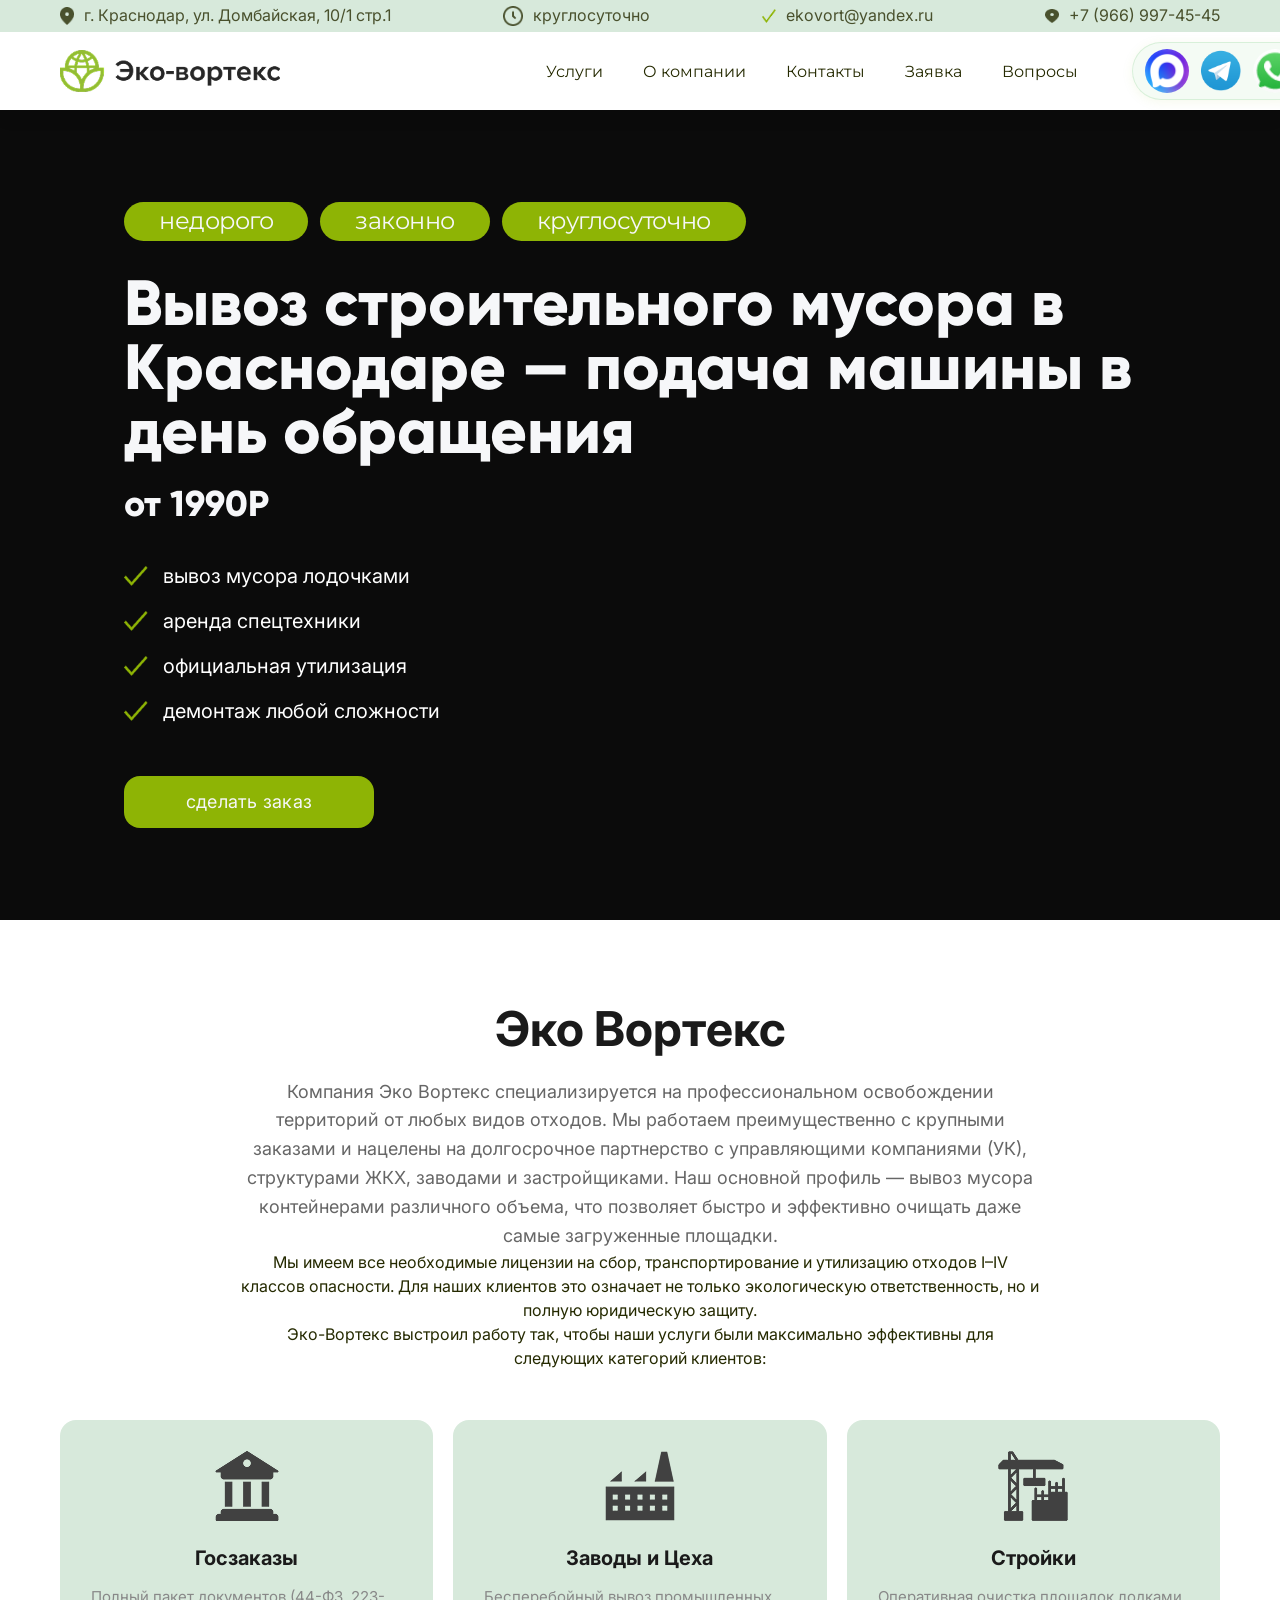
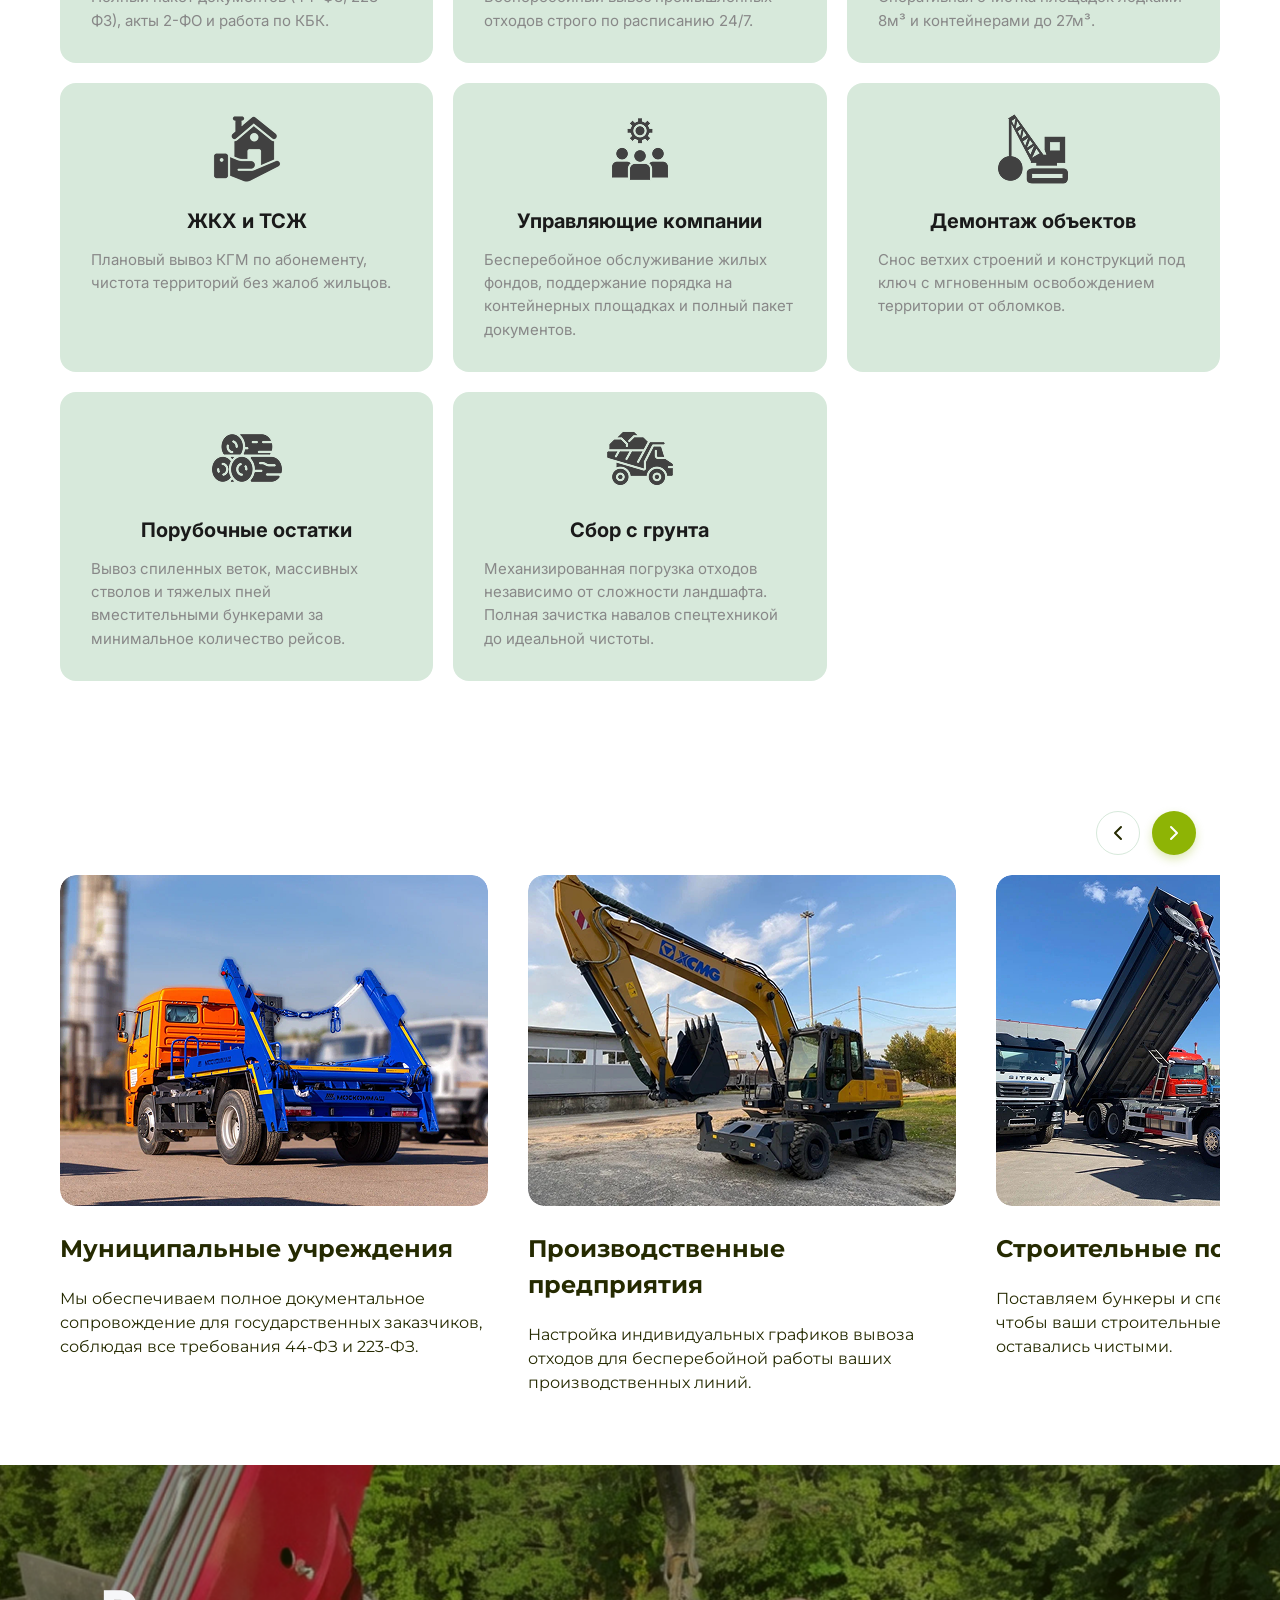
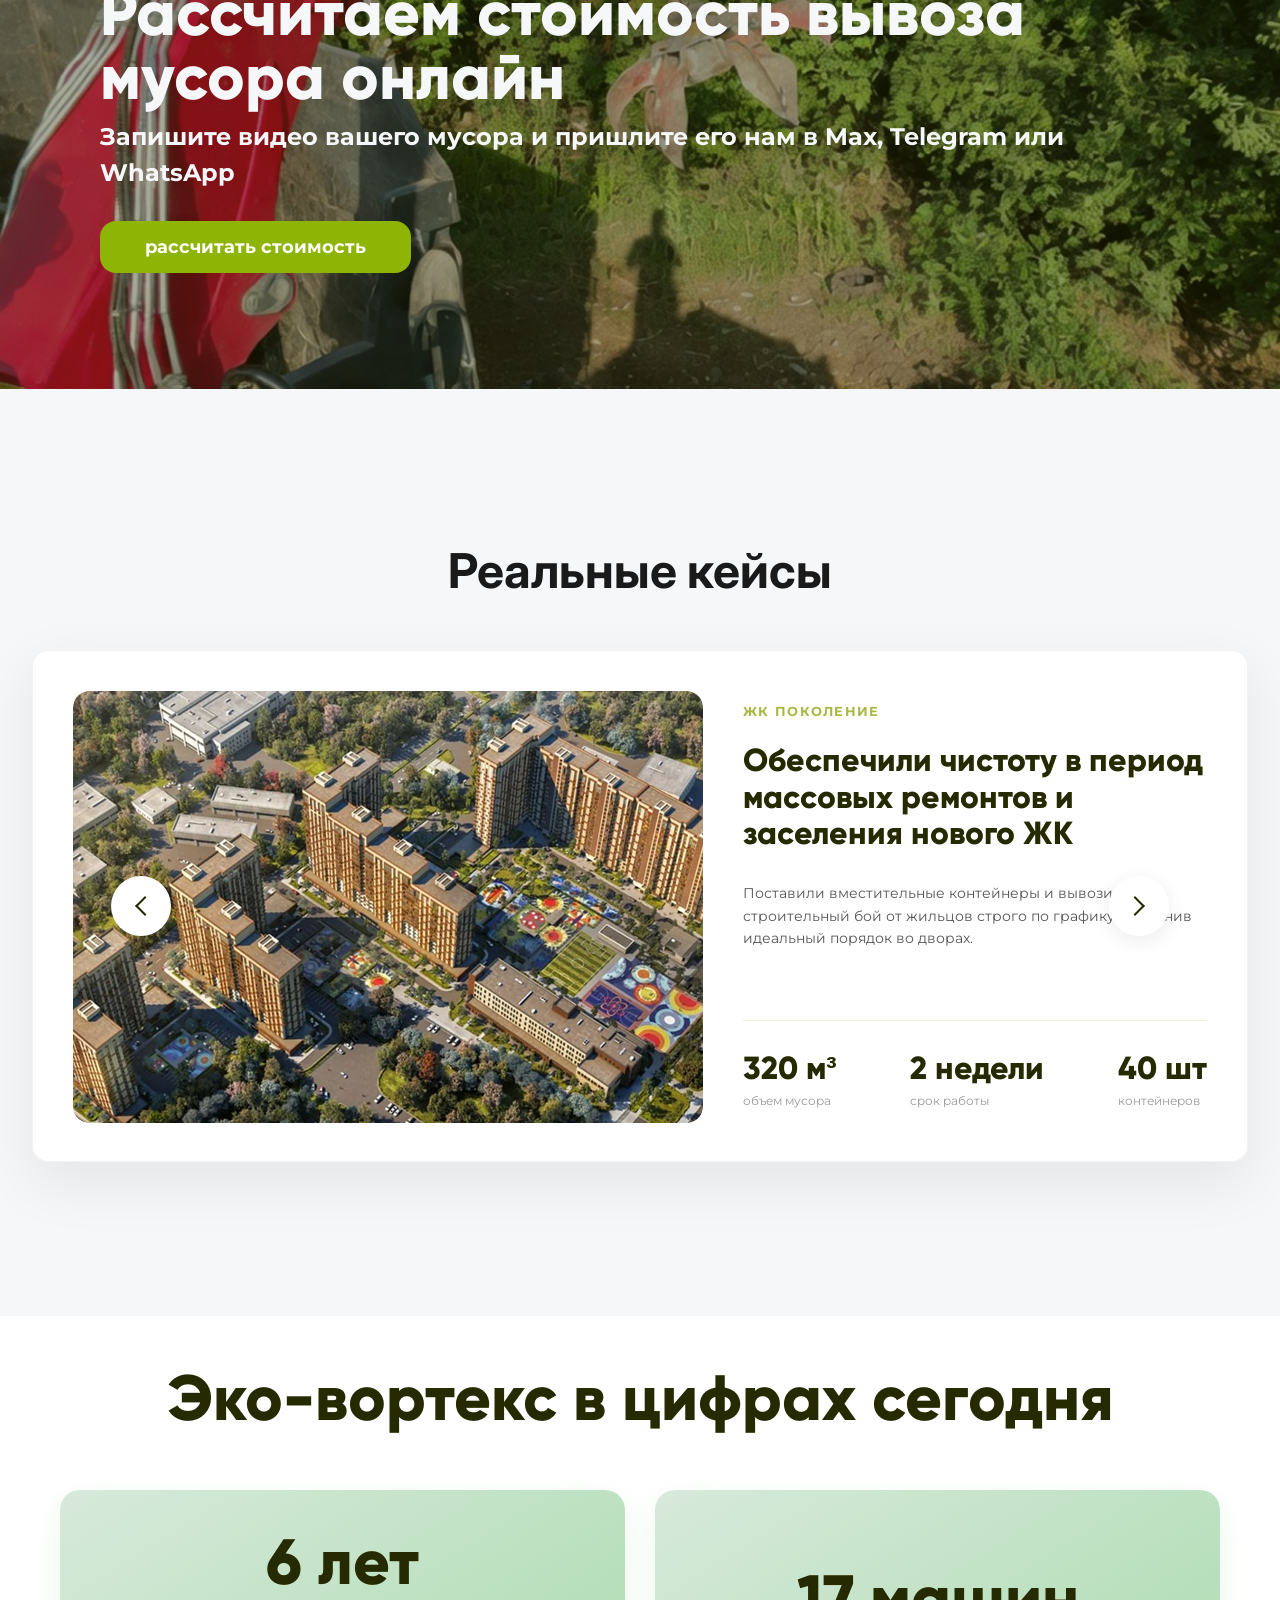
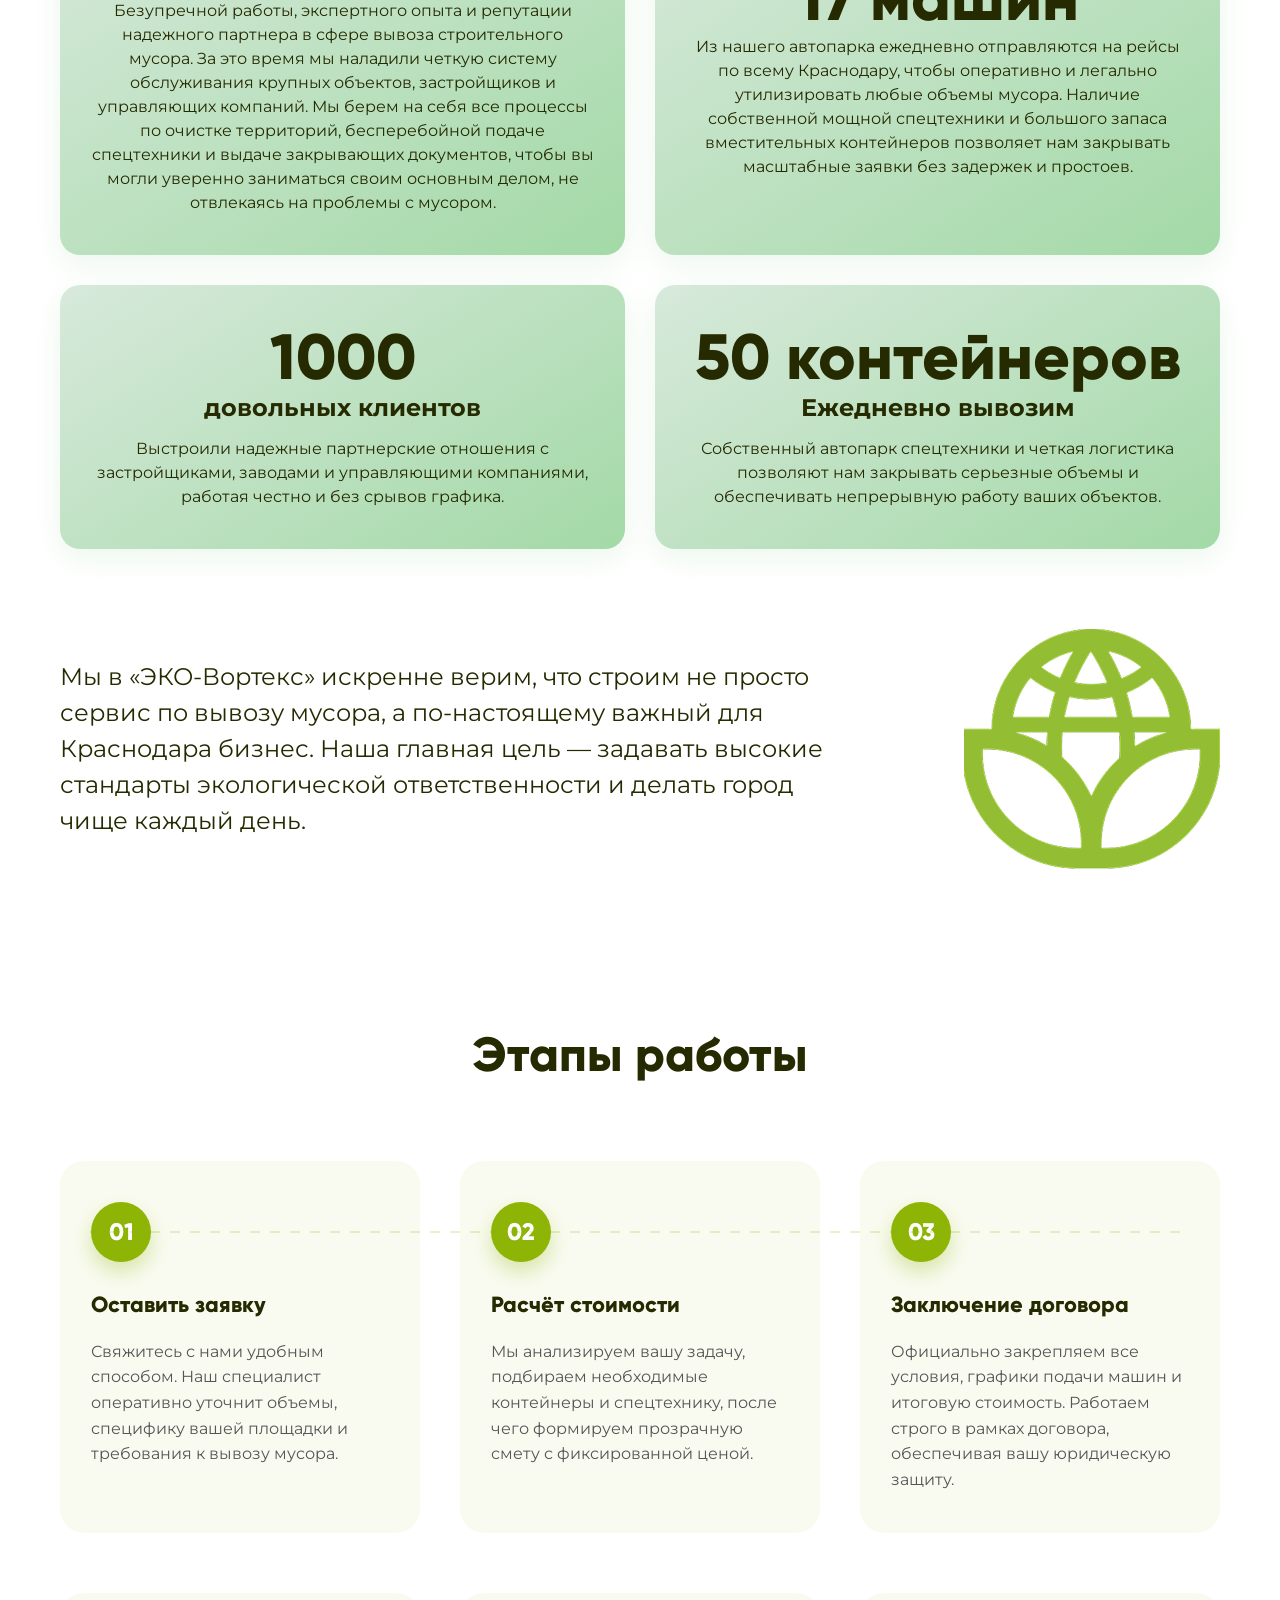
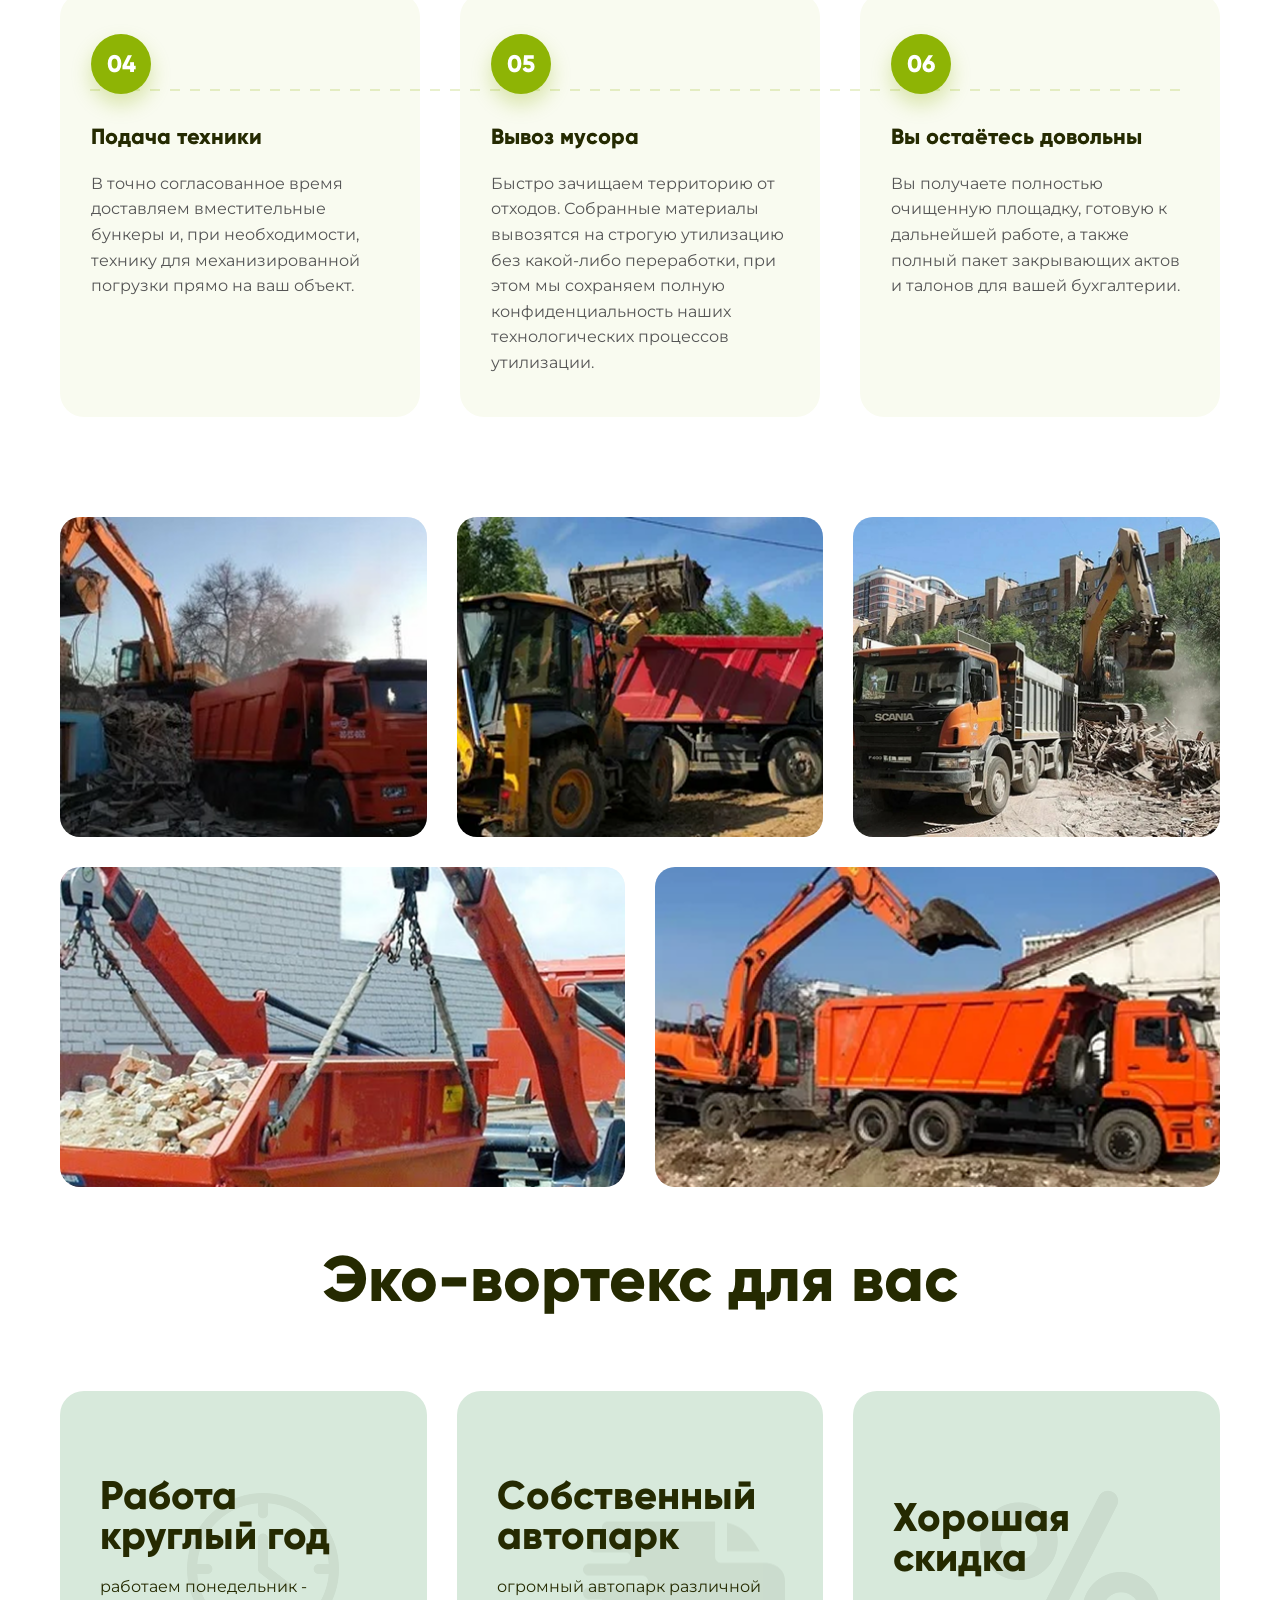
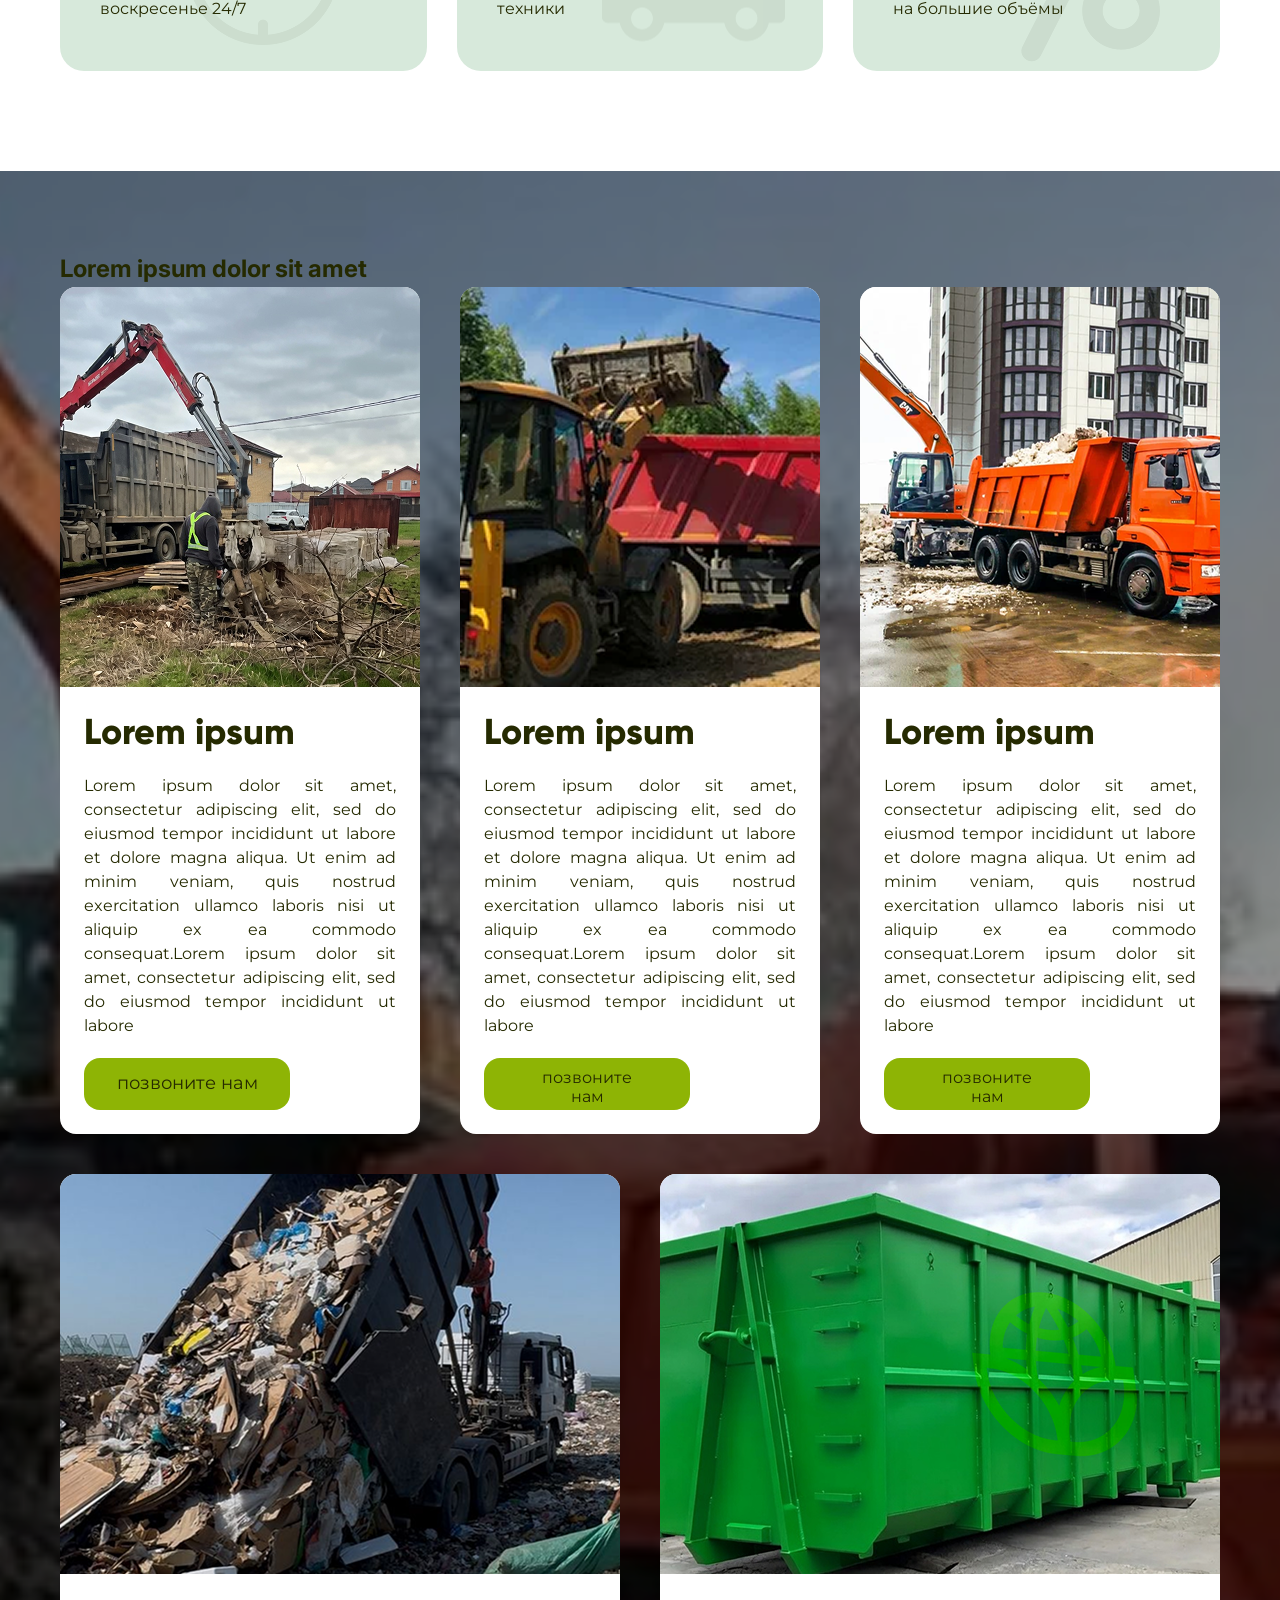
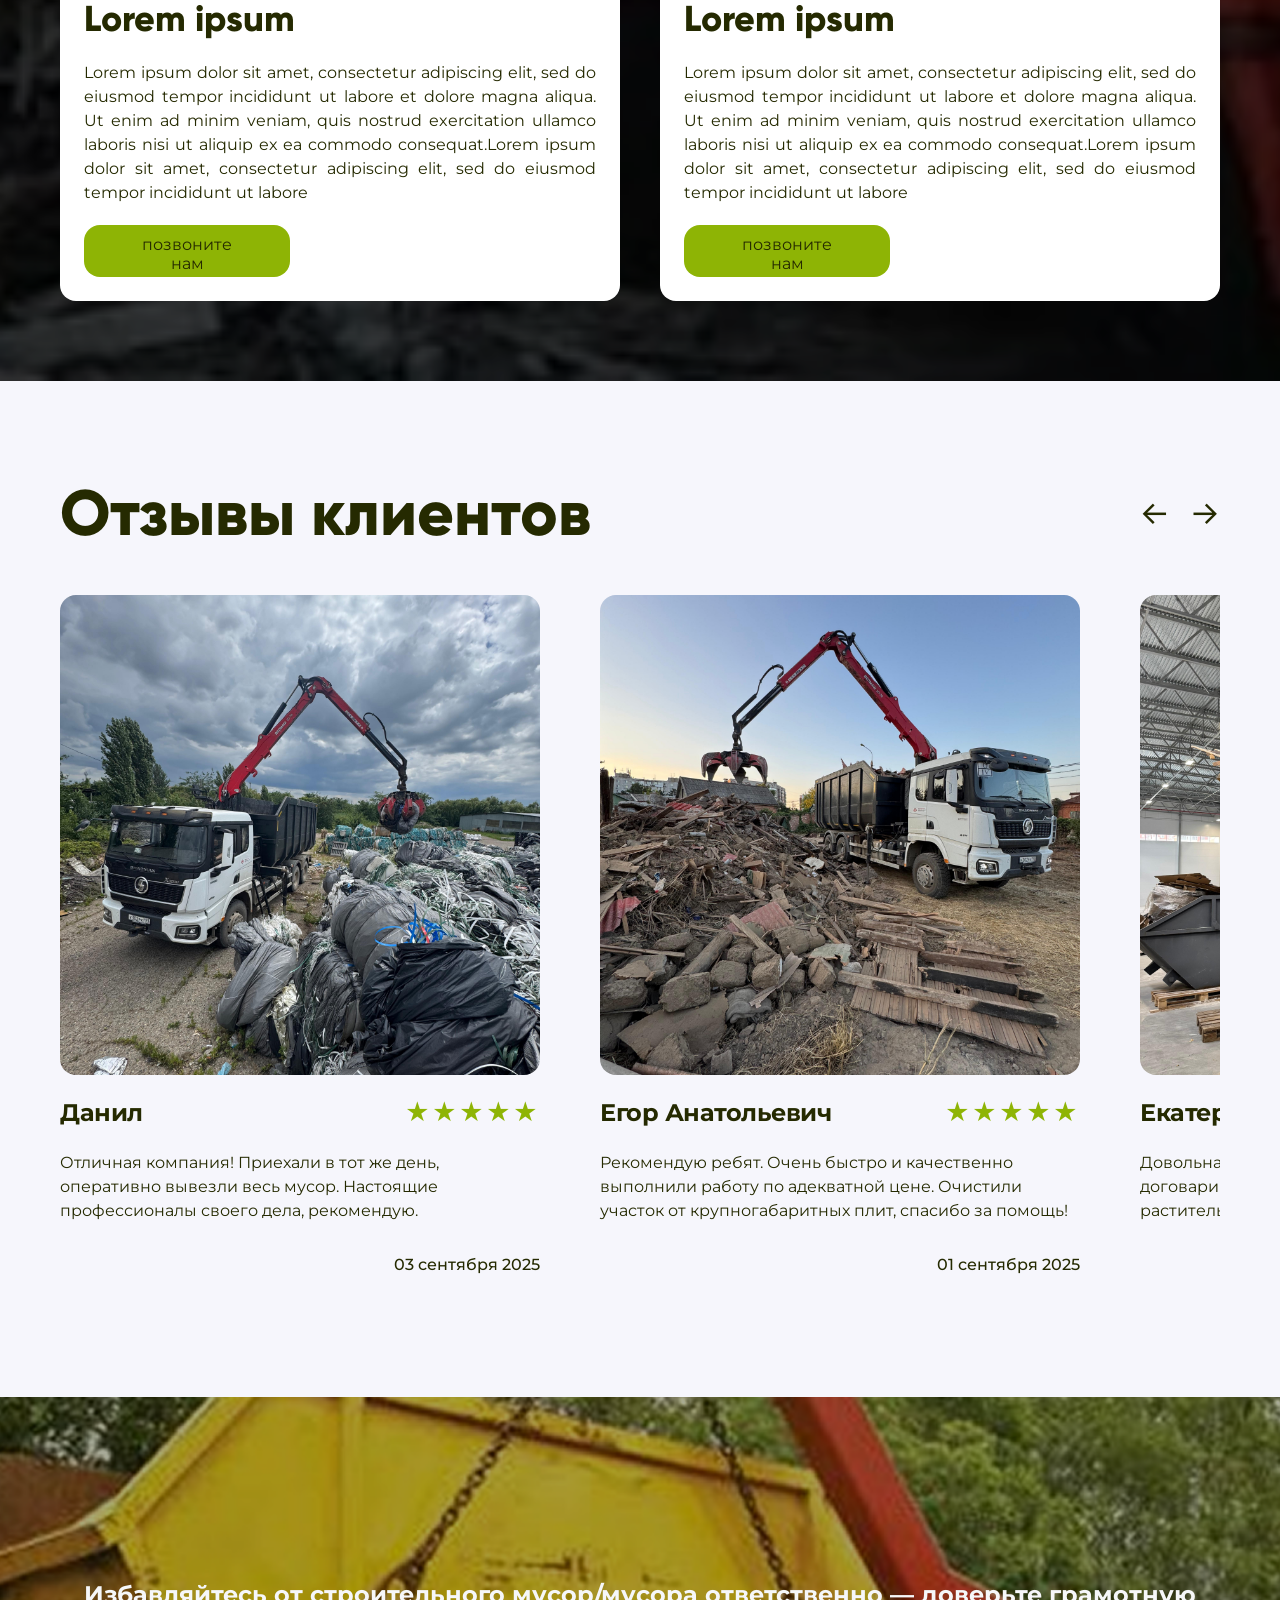
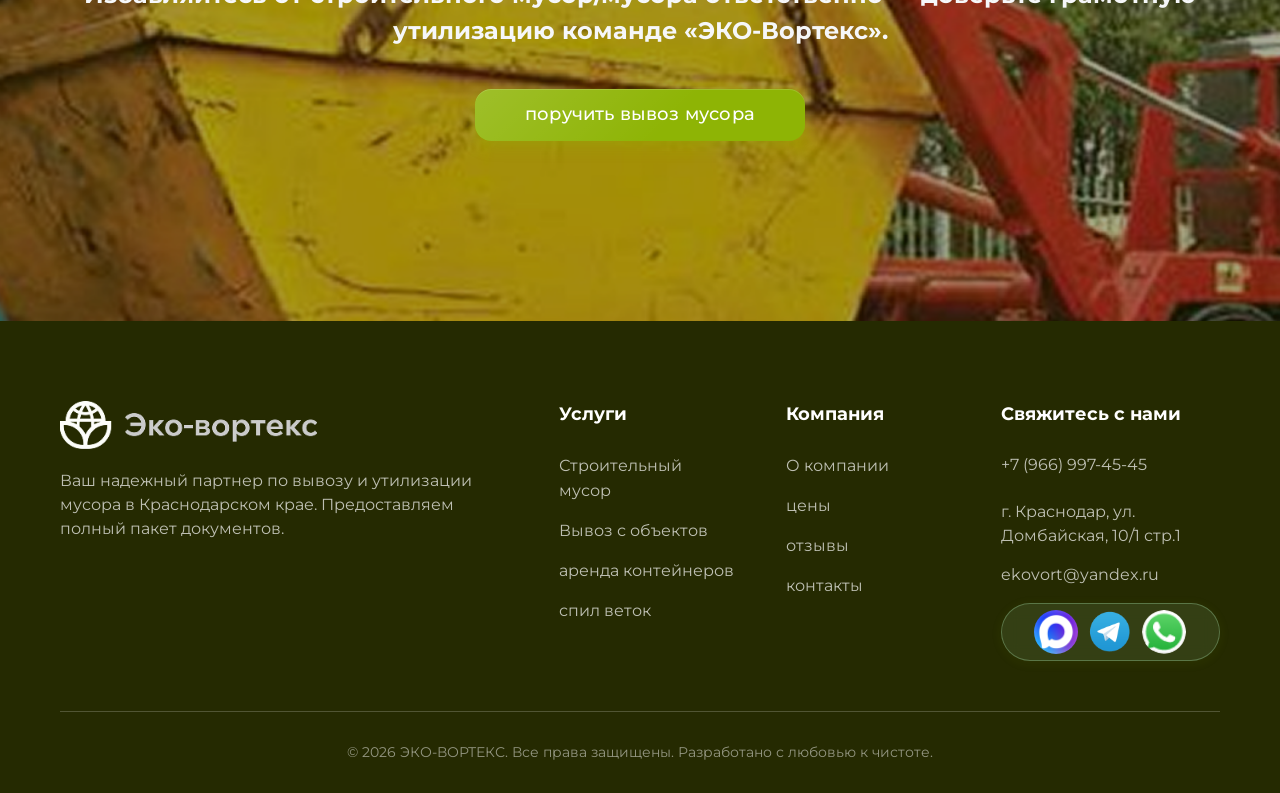
==== index.html @ aa1c5e0d "Update features grid, parallax fix, also-we-do section, services styles" ====
<!DOCTYPE html>
<html lang="ru">

<head>
    <meta charset="UTF-8">
    <meta name="viewport" content="width=device-width, initial-scale=1.0, shrink-to-fit=no">
    <title>Вывоз строительного мусора, мусор/мусора - вывоз мусора Краснодар</title>
    <meta name="description"
        content="Организуем системный вывоз строительного мусора лодками 8 м³. Осуществляем вывоз крупногабаритного мусора спецтехникой. Оставьте заявку прямо сейчас!">
    <link rel="stylesheet" href="css/main.css">
    <link rel="stylesheet" href="css/services.css">
    <link rel="stylesheet" href="css/steps.css">
    <!-- Swiper CSS -->
    <link rel="stylesheet" href="https://cdn.jsdelivr.net/npm/swiper@11/swiper-bundle.min.css" />
</head>

<body>
    <div id="header-placeholder"></div>
    <div id="modal-placeholder"></div>

    <main>
        <!-- Hero -->
        <section class="hero">
            <video class="hero__video" autoplay loop muted playsinline>
                <source src="images/bannerheromain.mp4" type="video/mp4">
            </video>
            <div class="container">
                <div class="hero__content">
                    <div class="hero__badges">
                        <div class="badge">недорого</div>
                        <div class="badge">законно</div>
                        <div class="badge">круглосуточно</div>
                    </div>
                    <h1 class="hero_title" style="text-align: start;">Вывоз строительного мусора в Краснодаре — подача
                        машины в день обращения</h1>
                    <p class="hero__price">от 1990P</p>
                    <div class="hero__list">
                        <div class="hero__item">вывоз мусора лодочками</div>
                        <div class="hero__item">аренда спецтехники</div>
                        <div class="hero__item">официальная утилизация </div>
                        <div class="hero__item">демонтаж любой сложности</div>
                    </div>
                    <button class="hero_btn cll-btn">сделать заказ</button>
                </div>
            </div>
        </section>

        <!-- What We Do -->
        <section class="what-we-do">
            <div class="container">
                <div class="section-header">
                    <h2 class="section-title">Эко Вортекс</h2>
                    <p class="section-desc">Компания Эко Вортекс специализируется на профессиональном освобождении
                        территорий от любых видов отходов. Мы работаем преимущественно с крупными заказами и нацелены на
                        долгосрочное партнерство с управляющими компаниями (УК), структурами ЖКХ, заводами и
                        застройщиками. Наш основной профиль — вывоз мусора контейнерами различного объема, что позволяет
                        быстро и эффективно очищать даже самые загруженные площадки.</p>
                    <p>Мы имеем все необходимые лицензии на сбор, транспортирование и утилизацию отходов I–IV классов
                        опасности. Для наших клиентов это означает не только экологическую ответственность, но и полную
                        юридическую защиту.
                    </p>
                    <p>Эко-Вортекс выстроил работу так, чтобы наши услуги были максимально эффективны для следующих
                        категорий клиентов:
                    </p>
                </div>
                <div class="for-whom-cards">
                    <div class="for-whom-card">
                        <div class="for-whom-icon"><img src="images/who_we_work_for/1.png" alt=""></div>
                        <h3>Госзаказы</h3>
                        <p>Полный пакет документов (44-ФЗ, 223-ФЗ), акты 2-ФО и работа по КБК.</p>
                    </div>
                    <div class="for-whom-card">
                        <div class="for-whom-icon"><img src="images/who_we_work_for/2.png" alt=""></div>
                        <h3>Заводы и Цеха</h3>
                        <p>Бесперебойный вывоз промышленных отходов строго по расписанию 24/7.</p>
                    </div>
                    <div class="for-whom-card">
                        <div class="for-whom-icon"><img src="images/who_we_work_for/3.png" alt=""></div>
                        <h3>Стройки</h3>
                        <p>Оперативная очистка площадок лодками 8м³ и контейнерами до 27м³.</p>
                    </div>
                    <div class="for-whom-card">
                        <div class="for-whom-icon"><img src="images/who_we_work_for/4.png" alt=""></div>
                        <h3>ЖКХ и ТСЖ</h3>
                        <p>Плановый вывоз КГМ по абонементу, чистота территорий без жалоб жильцов.</p>
                    </div>

                    <div class="for-whom-card">
                        <div class="for-whom-icon"><img src="images/who_we_work_for/5.png" alt=""></div>
                        <h3>Управляющие компании</h3>
                        <p>Бесперебойное обслуживание жилых фондов, поддержание порядка на контейнерных площадках и
                            полный пакет документов.</p>
                    </div>
                    <div class="for-whom-card">
                        <div class="for-whom-icon"><img src="images/who_we_work_for/6.png" alt=""></div>
                        <h3>Демонтаж объектов</h3>
                        <p>Снос ветхих строений и конструкций под ключ с мгновенным освобождением территории от
                            обломков.</p>
                    </div>
                    <div class="for-whom-card">
                        <div class="for-whom-icon"><img src="images/who_we_work_for/7.png" alt=""></div>
                        <h3>Порубочные остатки</h3>
                        <p>Вывоз спиленных веток, массивных стволов и тяжелых пней вместительными бункерами за
                            минимальное количество рейсов.</p>
                    </div>
                    <div class="for-whom-card">
                        <div class="for-whom-icon"><img src="images/who_we_work_for/8.png" alt=""></div>
                        <h3>Сбор с грунта</h3>
                        <p>Механизированная погрузка отходов независимо от сложности ландшафта. Полная зачистка навалов
                            спецтехникой до идеальной чистоты.</p>

                    </div>
                </div>
            </div>
        </section>

        <!-- Clients Section with Draggable Slider -->
        <section class="clients" id="clients">
            <!-- <div class="container">
                <div class="clients_content">
                    <div class="clients__left">
                        <h2 class="clients__title">Кому подойдут наши услуги?</h2>
                        <p class="clients__desc">Сервис «ЭКО-Вортекс» открыт для всех, кто нуждается в грамотном вывозе
                            строительного мусора. На практике мы выделяем пять ключевых направлений сотрудничества: мы
                            активно работаем с муниципальными учреждениями, производственными предприятиями,
                            строительными подрядчиками, организациями ЖКХ/ТСЖ и крупными девелоперами. При всей разности
                            масштабов, наших партнеров объединяет современный взгляд на чистоту — избавляться от
                            строительного хлама по старым правилам больше нельзя. Экологическая ответственность и
                            цивилизованный подход к переработке — это фундамент нашей работы.
                        </p>
                    </div>
                    <div class="clients__right">
                        <div class="clients__list">
                            <div class="clients__item">
                                <div class="clients__item-icon">
                                    <img src="images/who_we_work_for/1.png" alt="icon">
                                </div>
                                <div class="clients__item-content">
                                    <h3 class="clients__item-title">Муниципальные учреждения</h3>
                                    <p class="clients__item-desc">Избавим от городских отходов без риска штрафных
                                        санкций и
                                        привлечения лишней техники. «ЭКО-Вортекс» предоставляет полную документацию:
                                        действующие лицензии, акты 2-ФО и реестры отходов, обеспечивая стопроцентное
                                        соответствие нормам 44-ФЗ и 223-ФЗ. Работаем по графику 24/7, подаем транспорт
                                        от 2
                                        часов, а при возникновении ЧС выезжаем в приоритетном порядке. Гарантируем
                                        безопасную оплату по КБК и выдачу закрывающих документов прямо в день выполнения
                                        работ.</p>
                                </div>
                            </div>
                            <div class="clients__item">
                                <div class="clients__item-icon">
                                    <img src="images/who_we_work_for/2.png" alt="icon">
                                </div>
                                <div class="clients__item-content">
                                    <h3 class="clients__item-title">Производственные предприятия</h3>
                                    <p class="clients__item-desc">Обеспечим бесперебойный вывоз промышленных отходов и
                                        выкуп
                                        металлолома без малейших простоев вашего цеха. Подача машины строго по
                                        расписанию
                                        или по звонку 24/7 — производственная линия не остановится. В наличии
                                        официальная
                                        лицензия, ведем журналы ФККО, своевременно предоставляем всю отчетность. При
                                        оформлении годового контракта с «ЭКО-Вортекс» вы получаете зафиксированный
                                        тариф, а
                                        предоставление контейнеров и ломовоза уже включено в условия.</p>
                                </div>
                            </div>
                            <div class="clients__item">
                                <div class="clients__item-icon">
                                    <img src="images/who_we_work_for/3.png" alt="icon">
                                </div>
                                <div class="clients__item-content">
                                    <h3 class="clients__item-title">Строительные подрядчики</h3>
                                    <p class="clients__item-desc">Оперативно демонтируем и моментально очищаем площадку
                                        —
                                        предоставляем профессиональную бригаду и ломовоз за 33 000 ₽ за машину.</p>
                                </div>
                            </div>
                            <div class="clients__item">
                                <div class="clients__item-icon">
                                    <img src="images/who_we_work_for/4.png" alt="icon">
                                </div>
                                <div class="clients__item-content">
                                    <h3 class="clients__item-title">ЖКХ/ТСЖ</h3>
                                    <p class="clients__item-desc">Плановый вывоз 33 м³ крупногабаритного мусора (КГМ) по
                                        стабильному абонементу — гарантия чистоты территории и отсутствия жалоб от
                                        жильцов.
                                        Специалисты «ЭКО-Вортекс» установят накопительный контейнер, точно рассчитанный
                                        под
                                        ваши объемы.</p>
                                </div>
                            </div>
                            <div class="clients__item">
                                <div class="clients__item-icon">
                                    <img src="images/who_we_work_for/5.png" alt="icon">
                                </div>
                                <div class="clients__item-content">
                                    <h3 class="clients__item-title">Девелоперы</h3>
                                    <p class="clients__item-desc">Легально транспортируем до 330 м³ строительного мусора
                                        ежедневно с помощью собственных ломовозов. Полный пакет закрывающих документов
                                        от
                                        «ЭКО-Вортекс» подготавливается в день проведения работ. Для сбора мусора на
                                        объекте
                                        предоставляем вместительные бункеры до 27 кубов.</p>
                                </div>
                            </div>
                        </div>
                    </div>
                </div>
            </div> -->

            <!-- Draggable Slider Container -->
            <div class="clients__slider-section" style="position: relative;">
                <div class="container">
                    <div class="clients__slider-nav"
                        style="display: flex; gap: 12px; justify-content: flex-end; margin-bottom: 20px; padding-right: 24px;">
                        <button class="clients__nav-prev"
                            style="width: 44px; height: 44px; border-radius: 50%; border: 1px solid #d7e9db; background: transparent; cursor: pointer; display: flex; align-items: center; justify-content: center; transition: 0.3s;"
                            onmouseover="this.style.background='#f6f7f9'"
                            onmouseout="this.style.background='transparent'">
                            <svg width="24" height="24" fill="none" stroke="#252a01" stroke-width="2"
                                viewBox="0 0 24 24">
                                <path d="M15 18L9 12L15 6" stroke-linecap="round" stroke-linejoin="round" />
                            </svg>
                        </button>
                        <button class="clients__nav-next"
                            style="width: 44px; height: 44px; border-radius: 50%; border: none; background: #8eb405; cursor: pointer; display: flex; align-items: center; justify-content: center; transition: 0.3s; box-shadow: 0 4px 10px rgba(142,180,5,0.3);"
                            onmouseover="this.style.transform='scale(1.05)'"
                            onmouseout="this.style.transform='scale(1)'">
                            <svg width="24" height="24" fill="none" stroke="#ffffff" stroke-width="2"
                                viewBox="0 0 24 24">
                                <path d="M9 18L15 12L9 6" stroke-linecap="round" stroke-linejoin="round" />
                            </svg>
                        </button>
                    </div>
                    <div class="clients__slider-container" id="draggable-slider">
                        <div class="clients__slider">
                            <div class="clients__card">
                                <div class="clients__card-img">
                                    <img src="images/clients__slider-section_images/Frame 98.png" alt="project">
                                </div>
                                <h3 class="clients__card-title">Муниципальные учреждения</h3>
                                <p class="clients__card-desc">Мы обеспечиваем полное документальное сопровождение для
                                    государственных заказчиков, соблюдая все требования 44-ФЗ и 223-ФЗ.</p>
                            </div>
                            <div class="clients__card">
                                <div class="clients__card-img">
                                    <img src="images/clients__slider-section_images/Frame 98-1.png" alt="project">
                                </div>
                                <h3 class="clients__card-title">Производственные предприятия</h3>
                                <p class="clients__card-desc">Настройка индивидуальных графиков вывоза отходов для
                                    бесперебойной работы ваших производственных линий.</p>
                            </div>
                            <div class="clients__card">
                                <div class="clients__card-img">
                                    <img src="images/clients__slider-section_images/Frame 98-2.png" alt="project">
                                </div>
                                <h3 class="clients__card-title">Строительные подрядчики</h3>
                                <p class="clients__card-desc">Поставляем бункеры и спецтехнику точно в срок, чтобы ваши
                                    строительные площадки всегда оставались чистыми.</p>
                            </div>
                            <div class="clients__card">
                                <div class="clients__card-img">
                                    <img src="images/clients__slider-section_images/Frame 98-3.png" alt="project">
                                </div>
                                <h3 class="clients__card-title">ЖКХ и ТСЖ</h3>
                                <p class="clients__card-desc">Организуем системный вывоз крупногабаритного мусора,
                                    помогая поддерживать чистоту придомовых территорий.</p>
                            </div>
                            <div class="clients__card">
                                <div class="clients__card-img">
                                    <img src="images/clients__slider-section_images/Frame 98-4.png" alt="project">
                                </div>
                                <h3 class="clients__card-title">Девелоперы</h3>
                                <p class="clients__card-desc">Масштабный вывоз мусора с объектов комплексной застройки с
                                    полным соблюдением экологических норм.</p>
                            </div>
                        </div>
                    </div>
                </div>
            </div>
        </section>

        <!-- Advantages — redesigned -->
        <!-- <section class="advantages-vortex">
            <div class="container">
                <div class="adv-header">
                    <p class="adv-eyebrow">Наши преимущества</p>
                    <h2 class="adv-title">Почему выбирают<br>ЭКО-Вортекс</h2>
                </div>
                <div class="adv-list">

                    <div class="adv-item">
                        <div class="adv-item__icon">
                            <svg width="22" height="22" viewBox="0 0 24 24" fill="none" stroke="currentColor"
                                stroke-width="1.5" stroke-linecap="round" stroke-linejoin="round">
                                <circle cx="12" cy="12" r="10" />
                                <polyline points="12 6 12 12 16 14" />
                            </svg>
                        </div>
                        <div class="adv-item__body">
                            <h3>Вывоз за 24 часа</h3>
                            <p>Гарантируем очистку объекта в течение суток после заявки. Работаем в выходные и
                                праздники.</p>
                        </div>
                    </div>

                    <div class="adv-item">
                        <div class="adv-item__icon">
                            <svg width="22" height="22" viewBox="0 0 24 24" fill="none" stroke="currentColor"
                                stroke-width="1.5" stroke-linecap="round" stroke-linejoin="round">
                                <rect x="1" y="3" width="15" height="13" rx="1" />
                                <path d="M16 8h4l3 5v3h-7V8z" />
                                <circle cx="5.5" cy="18.5" r="2.5" />
                                <circle cx="18.5" cy="18.5" r="2.5" />
                            </svg>
                        </div>
                        <div class="adv-item__body">
                            <h3>Собственный автопарк</h3>
                            <p>17 единиц спецтехники — без субподрядчиков. Подача точно в срок, без задержек.</p>
                        </div>
                    </div>

                    <div class="adv-item">
                        <div class="adv-item__icon">
                            <svg width="22" height="22" viewBox="0 0 24 24" fill="none" stroke="currentColor"
                                stroke-width="1.5" stroke-linecap="round" stroke-linejoin="round">
                                <path d="M21 10c0 7-9 13-9 13s-9-6-9-13a9 9 0 0 1 18 0z" />
                                <circle cx="12" cy="10" r="3" />
                            </svg>
                        </div>
                        <div class="adv-item__body">
                            <h3>Подача от 3 часов</h3>
                            <p>Контейнеры от 8 до 27 м³ доставим в любую точку Краснодара.</p>
                        </div>
                    </div>

                    <div class="adv-item">
                        <div class="adv-item__icon">
                            <svg width="22" height="22" viewBox="0 0 24 24" fill="none" stroke="currentColor"
                                stroke-width="1.5" stroke-linecap="round" stroke-linejoin="round">
                                <path d="M14 2H6a2 2 0 0 0-2 2v16a2 2 0 0 0 2 2h12a2 2 0 0 0 2-2V8z" />
                                <polyline points="14 2 14 8 20 8" />
                                <polyline points="9 15 11 17 15 13" />
                            </svg>
                        </div>
                        <div class="adv-item__body">
                            <h3>Полный пакет документов</h3>
                            <p>Акты, накладные, справки для бухгалтерии — всё официально.</p>
                        </div>
                    </div>

                    <div class="adv-item">
                        <div class="adv-item__icon">
                            <svg width="22" height="22" viewBox="0 0 24 24" fill="none" stroke="currentColor"
                                stroke-width="1.5" stroke-linecap="round" stroke-linejoin="round">
                                <path d="M12 22s8-4 8-10V5l-8-3-8 3v7c0 6 8 10 8 10z" />
                            </svg>
                        </div>
                        <div class="adv-item__body">
                            <h3>Легальная утилизация</h3>
                            <p>Все отходы — на лицензированные полигоны. Никаких штрафов и несанкционированных свалок.
                            </p>
                        </div>
                    </div>

                    <div class="adv-item">
                        <div class="adv-item__icon">
                            <svg width="22" height="22" viewBox="0 0 24 24" fill="none" stroke="currentColor"
                                stroke-width="1.5" stroke-linecap="round" stroke-linejoin="round">
                                <path
                                    d="M12 2l3.09 6.26L22 9.27l-5 4.87 1.18 6.88L12 17.77l-6.18 3.25L7 14.14 2 9.27l6.91-1.01L12 2z" />
                            </svg>
                        </div>
                        <div class="adv-item__body">
                            <h3>6 лет на рынке 17 машин</h3>
                            <p>Тысячи довольных клиентов — от частных домов до крупных застройщиков.</p>
                        </div>
                    </div>

                </div>
            </div>
        </section> -->



        <!-- Calculate CTA -->
        <section id="calculate" class="calculate premium-glow">
            <div class="container">
                <div class="calculate__content">
                    <div class="calculate__tittle">Рассчитаем стоимость вывоза <br> мусора онлайн</div>
                    <div class="calculate__subtitle">Запишите видео вашего мусора и пришлите его нам в Max, Telegram или
                        WhatsApp</div>
                    <button class="calculate__btn cll-btn">рассчитать стоимость</button>
                </div>
            </div>
        </section>
        <!-- Real Cases Slider -->
        <section class="real-cases">
            <div class="container">
                <div class="section-header">
                    <h2 class="section-title">Реальные кейсы</h2>
                </div>

                <div class="swiper real-cases-swiper">
                    <div class="swiper-wrapper">
                        <!-- Case 1: ЖК Поколение -->
                        <div class="swiper-slide">
                            <div class="case-card-new-new">
                                <div class="case-card-new-new__img">
                                    <img src="images/real_cases/Frame%201.png" alt="ЖК Поколение">
                                </div>
                                <div class="case-card-new-new__content">
                                    <span class="case-card-new-new__label">ЖК Поколение</span>
                                    <h3 class="case-card-new-new__title">Обеспечили чистоту в период массовых ремонтов и
                                        заселения нового ЖК</h3>
                                    <p class="case-card-new-new__desc">Поставили вместительные контейнеры и вывозили
                                        строительный бой от жильцов строго по графику, сохранив идеальный порядок во
                                        дворах.</p>
                                    <div class="case-card-new-new__stats">
                                        <div class="case-stat-new">
                                            <span class="case-stat-new__val">320 м³</span>
                                            <span class="case-stat-new__label">объем мусора</span>
                                        </div>
                                        <div class="case-stat-new">
                                            <span class="case-stat-new__val">2 недели</span>
                                            <span class="case-stat-new__label">срок работы</span>
                                        </div>
                                        <div class="case-stat-new">
                                            <span class="case-stat-new__val">40 шт</span>
                                            <span class="case-stat-new__label">контейнеров</span>
                                        </div>
                                    </div>
                                </div>
                            </div>
                        </div>

                        <!-- Case 2: ЖК Губернский -->
                        <div class="swiper-slide">
                            <div class="case-card-new-new">
                                <div class="case-card-new-new__img">
                                    <img src="images/real_cases/Frame%202.png" alt="ЖК Губернский">
                                </div>
                                <div class="case-card-new-new__content">
                                    <span class="case-card-new-new__label">ЖК Губернский</span>
                                    <h3 class="case-card-new-new__title">Наладили стабильный вывоз крупногабаритного
                                        мусора с территории жилого комплекса</h3>
                                    <p class="case-card-new-new__desc">Полностью разгрузили контейнерные площадки,
                                        избавив управляющую компанию от переполненных бункеров и недовольства жителей.
                                    </p>
                                    <div class="case-card-new-new__stats">
                                        <div class="case-stat-new">
                                            <span class="case-stat-new__val">240 м³</span>
                                            <span class="case-stat-new__label">объем мусора</span>
                                        </div>
                                        <div class="case-stat-new">
                                            <span class="case-stat-new__val">1 месяц</span>
                                            <span class="case-stat-new__label">срок работы</span>
                                        </div>
                                        <div class="case-stat-new">
                                            <span class="case-stat-new__val">30 шт</span>
                                            <span class="case-stat-new__label">контейнеров</span>
                                        </div>
                                    </div>
                                </div>
                            </div>
                        </div>

                        <!-- Case 3: ЖК Любимово -->
                        <div class="swiper-slide">
                            <div class="case-card-new-new">
                                <div class="case-card-new-new__img">
                                    <img src="images/real_cases/Frame%203.png" alt="ЖК Любимово">
                                </div>
                                <div class="case-card-new-new__content">
                                    <span class="case-card-new-new__label">ЖК Любимово</span>
                                    <h3 class="case-card-new-new__title">Оперативно ликвидировали стихийную свалку
                                        строительных отходов на территории ЖК</h3>
                                    <p class="case-card-new-new__desc">Быстро подали машины, аккуратно собрали весь
                                        мусор и вернули двору чистоту, предоставив УК все закрывающие документы.</p>
                                    <div class="case-card-new-new__stats">
                                        <div class="case-stat-new">
                                            <span class="case-stat-new__val">160 м³</span>
                                            <span class="case-stat-new__label">объем мусора</span>
                                        </div>
                                        <div class="case-stat-new">
                                            <span class="case-stat-new__val">2 дня</span>
                                            <span class="case-stat-new__label">срок работы</span>
                                        </div>
                                        <div class="case-stat-new">
                                            <span class="case-stat-new__val">20 шт</span>
                                            <span class="case-stat-new__label">контейнеров</span>
                                        </div>
                                    </div>
                                </div>
                            </div>
                        </div>

                        <!-- Case 4: ЖК Краски -->
                        <div class="swiper-slide">
                            <div class="case-card-new-new">
                                <div class="case-card-new-new__img">
                                    <img src="images/real_cases/Frame%204.png" alt="ЖК Краски">
                                </div>
                                <div class="case-card-new-new__content">
                                    <span class="case-card-new-new__label">ЖК Краски</span>
                                    <h3 class="case-card-new-new__title">Помогли ЖК очистить придомовую территорию после
                                        сезонного благоустройства</h3>
                                    <p class="case-card-new-new__desc">Собрали и вывезли спиленные ветки, старые
                                        конструкции и грунт, совершенно не мешая проезду и парковке машин жильцов.</p>
                                    <div class="case-card-new-new__stats">
                                        <div class="case-stat-new">
                                            <span class="case-stat-new__val">120 м³</span>
                                            <span class="case-stat-new__label">объем мусора</span>
                                        </div>
                                        <div class="case-stat-new">
                                            <span class="case-stat-new__val">3 дня</span>
                                            <span class="case-stat-new__label">срок работы</span>
                                        </div>
                                        <div class="case-stat-new">
                                            <span class="case-stat-new__val">15 шт</span>
                                            <span class="case-stat-new__label">контейнеров</span>
                                        </div>
                                    </div>
                                </div>
                            </div>
                        </div>

                        <!-- Case 5: ЖК Российский парк -->
                        <div class="swiper-slide">
                            <div class="case-card-new-new">
                                <div class="case-card-new-new__img">
                                    <img src="images/real_cases/Frame%205.png" alt="ЖК Российский парк">
                                </div>
                                <div class="case-card-new-new__content">
                                    <span class="case-card-new-new__label">ЖК Российский парк</span>
                                    <h3 class="case-card-new-new__title">Взяли на себя срочное обслуживание ЖК после
                                        сбоев прошлого исполнителя</h3>
                                    <p class="case-card-new-new__desc">За выходные полностью вывезли скопившиеся горы
                                        строительного мусора, наладив дальнейшую бесперебойную работу по расписанию.</p>
                                    <div class="case-card-new-new__stats">
                                        <div class="case-stat-new">
                                            <span class="case-stat-new__val">240 м³</span>
                                            <span class="case-stat-new__label">объем мусора</span>
                                        </div>
                                        <div class="case-stat-new">
                                            <span class="case-stat-new__val">2 года</span>
                                            <span class="case-stat-new__label">срок работы</span>
                                        </div>
                                        <div class="case-stat-new">
                                            <span class="case-stat-new__val">30 до 70 шт</span>
                                            <span class="case-stat-new__label">контейнеров</span>
                                        </div>
                                    </div>
                                </div>
                            </div>
                        </div>
                    </div>

                    <!-- Navigation buttons -->
                    <div class="cases-prev"></div>
                    <div class="cases-next"></div>


                </div>
        </section>
        <section class="numbers">
            <div class="container">
                <h2 class="numbers__title">Эко-вортекс в цифрах сегодня</h2>
                <div class="numbers__cards">
                    <div class="numbers__card">
                        <div class="numbers__card-val">6 лет</div>
                        <p class="numbers__card-text">Безупречной работы, экспертного опыта и репутации надежного
                            партнера в сфере вывоза строительного мусора. За это время мы наладили четкую систему
                            обслуживания крупных объектов, застройщиков и управляющих компаний. Мы берем на себя все
                            процессы по очистке территорий, бесперебойной подаче спецтехники и выдаче закрывающих
                            документов, чтобы вы могли уверенно заниматься своим основным делом, не отвлекаясь на
                            проблемы с мусором.</p>
                    </div>
                    <div class="numbers__card">
                        <div class="numbers__card-val">17 машин</div>
                        <p class="numbers__card-text">Из нашего автопарка ежедневно отправляются на рейсы по всему
                            Краснодару, чтобы оперативно и легально утилизировать любые объемы мусора. Наличие
                            собственной мощной спецтехники и большого запаса вместительных контейнеров позволяет нам
                            закрывать масштабные заявки без задержек и простоев.</p>
                    </div>
                    <div class="numbers__card">
                        <div class="numbers__card-val">1000</div>
                        <div class="numbers__card-label">довольных клиентов</div>
                        <p class="numbers__card-text">Выстроили надежные партнерские отношения с застройщиками, заводами
                            и управляющими компаниями, работая честно и без срывов графика.</p>
                    </div>
                    <div class="numbers__card">
                        <div class="numbers__card-val">50 контейнеров</div>
                        <div class="numbers__card-label">Ежедневно вывозим</div>
                        <p class="numbers__card-text">Собственный автопарк спецтехники и четкая логистика позволяют нам
                            закрывать серьезные объемы и обеспечивать непрерывную работу ваших объектов.</p>
                    </div>
                </div>

                <div class="numbers__info">
                    <p class="numbers__info-text">
                        Мы в «ЭКО-Вортекс» искренне верим, что строим не просто сервис по вывозу мусора, а
                        по-настоящему важный для Краснодара бизнес. Наша главная цель — задавать высокие стандарты
                        экологической ответственности и делать город чище каждый день.
                    </p>
                    <div class="numbers__info-img">
                        <img src="images/smalllogo.png" alt="eco icon">
                    </div>
                </div>
            </div>
        </section>

        <!-- Features -->
        <section class="features">
            <div class="container">
                <div class="steps">
                    <div class="steps__header">
                        <h2 class="steps__header-title">Этапы работы</h2>
                    </div>
                    <div class="steps__grid">
                        <div class="steps__item">
                            <div class="steps__number">01</div>
                            <div class="steps__content">
                                <h3 class="steps__title">Оставить заявку</h3>
                                <p class="steps__text">Свяжитесь с нами удобным способом. Наш специалист оперативно
                                    уточнит
                                    объемы, специфику вашей площадки и требования к вывозу мусора.</p>
                            </div>
                        </div>
                        <div class="steps__item">
                            <div class="steps__number">02</div>
                            <div class="steps__content">
                                <h3 class="steps__title">Расчёт стоимости</h3>
                                <p class="steps__text">Мы анализируем вашу задачу, подбираем необходимые контейнеры и
                                    спецтехнику, после чего формируем прозрачную смету с фиксированной ценой.</p>
                            </div>
                        </div>
                        <div class="steps__item">
                            <div class="steps__number">03</div>
                            <div class="steps__content">
                                <h3 class="steps__title">Заключение договора</h3>
                                <p class="steps__text">Официально закрепляем все условия, графики подачи машин и
                                    итоговую
                                    стоимость. Работаем строго в рамках договора, обеспечивая вашу юридическую защиту.
                                </p>
                            </div>
                        </div>
                        <div class="steps__item">
                            <div class="steps__number">04</div>
                            <div class="steps__content">
                                <h3 class="steps__title">Подача техники</h3>
                                <p class="steps__text">В точно согласованное время доставляем вместительные бункеры и,
                                    при
                                    необходимости, технику для механизированной погрузки прямо на ваш объект.</p>
                            </div>
                        </div>
                        <div class="steps__item">
                            <div class="steps__number">05</div>
                            <div class="steps__content">
                                <h3 class="steps__title">Вывоз мусора</h3>
                                <p class="steps__text">Быстро зачищаем территорию от отходов. Собранные материалы
                                    вывозятся на
                                    строгую утилизацию без какой-либо переработки, при этом мы сохраняем полную
                                    конфиденциальность наших технологических процессов утилизации.</p>
                            </div>
                        </div>
                        <div class="steps__item">
                            <div class="steps__number">06</div>
                            <div class="steps__content">
                                <h3 class="steps__title">Вы остаётесь довольны</h3>
                                <p class="steps__text">Вы получаете полностью очищенную площадку, готовую к дальнейшей
                                    работе,
                                    а также полный пакет закрывающих актов и талонов для вашей бухгалтерии.</p>
                            </div>
                        </div>
                    </div>
                </div>
                <div class="features__cards">
                    <div class="feature-card"><img src="images/grid-section_images/Rectangle 30.png" alt="feature">
                    </div>
                    <div class="feature-card"><img src="images/grid-section_images/Rectangle 30-1.png" alt="feature">
                    </div>
                    <div class="feature-card"><img src="images/grid-section_images/Rectangle 30-2.png" alt="feature">
                    </div>
                    <div class="feature-card"><img src="images/grid-section_images/Rectangle 30-3.png" alt="feature">
                    </div>
                    <div class="feature-card"><img src="images/grid-section_images/Rectangle 30-4.png" alt="feature">
                    </div>
                </div>



            </div>
            </div>
        </section>


        <!-- Eco Vortex for You Section -->
        <section class="eco_vortex_foryou">
            <div class="container">
                <h2 class="eco_vortex_foryou_tittle">Эко-вортекс для вас</h2>
                <div class="eco_vortex_foryou_cards">
                    <div class="eco_vortex_foryou_card">
                        <div class="eco_vortex_foryou_card_info">
                            <h3 class="eco_vortex_foryou_card_title">Работа <br> круглый год</h3>
                            <p class="eco_vortex_foryou_card_desc">работаем понедельник - воскресенье 24/7</p>
                        </div>
                        <div class="eco_vortex_foryou_card_icon">
                            <img src="images/eco_vortex_foryou_icons/image 22.png" alt="icon">
                        </div>
                    </div>
                    <div class="eco_vortex_foryou_card">
                        <div class="eco_vortex_foryou_card_info">
                            <h3 class="eco_vortex_foryou_card_title">Собственный <br> автопарк</h3>
                            <p class="eco_vortex_foryou_card_desc">огромный автопарк различной техники</p>
                        </div>
                        <div class="eco_vortex_foryou_card_icon">
                            <img src="images/eco_vortex_foryou_icons/image 21.png" alt="icon">
                        </div>
                    </div>
                    <div class="eco_vortex_foryou_card">
                        <div class="eco_vortex_foryou_card_info">
                            <h3 class="eco_vortex_foryou_card_title">Хорошая <br> скидка</h3>
                            <p class="eco_vortex_foryou_card_desc">на большие объёмы</p>
                        </div>
                        <div class="eco_vortex_foryou_card_icon">
                            <img src="images/eco_vortex_foryou_icons/image 20.png" alt="icon">
                        </div>
                    </div>
                </div>
            </div>
        </section>

        <!-- New Detailed Features Grid -->
        <section class="features-detailed">
            <div class="container">
                <h2 class="features-detailed__title">Lorem ipsum dolor sit amet</h2>
                <div class="features-detailed_content">
                    <!-- Top Row: 3 Cards -->
                    <div class="feature-card-detailed">
                        <img src="/images/features-detailed/1.png" alt="feature">
                        <div class="feature-card-detailed__content">
                            <h3 class="feature-card-detailed__title">Lorem ipsum</h3>
                            <p class="feature-card-detailed__desc">Lorem ipsum dolor sit amet, consectetur adipiscing
                                elit, sed do eiusmod tempor incididunt ut labore et dolore magna aliqua. Ut enim ad
                                minim veniam, quis nostrud exercitation ullamco laboris nisi ut aliquip ex ea commodo
                                consequat.Lorem ipsum dolor sit amet, consectetur adipiscing elit, sed do eiusmod tempor
                                incididunt ut labore</p>
                            <button class="feature-card-detailed__btn cll-btn">позвоните нам</button>
                        </div>
                    </div>
                    <div class="feature-card-detailed">
                        <img src="/images/features-detailed/2.png" alt="feature">
                        <div class="feature-card-detailed__content">
                            <h3 class="feature-card-detailed__title">Lorem ipsum</h3>
                            <p class="feature-card-detailed__desc">Lorem ipsum dolor sit amet, consectetur adipiscing
                                elit, sed do eiusmod tempor incididunt ut labore et dolore magna aliqua. Ut enim ad
                                minim veniam, quis nostrud exercitation ullamco laboris nisi ut aliquip ex ea commodo
                                consequat.Lorem ipsum dolor sit amet, consectetur adipiscing elit, sed do eiusmod tempor
                                incididunt ut labore</p>
                            <button class="feature-card-detailed__btn">позвоните нам</button>
                        </div>
                    </div>
                    <div class="feature-card-detailed">
                        <img src="/images/features-detailed/3.png" alt="feature">
                        <div class="feature-card-detailed__content">
                            <h3 class="feature-card-detailed__title">Lorem ipsum</h3>
                            <p class="feature-card-detailed__desc">Lorem ipsum dolor sit amet, consectetur adipiscing
                                elit, sed do eiusmod tempor incididunt ut labore et dolore magna aliqua. Ut enim ad
                                minim veniam, quis nostrud exercitation ullamco laboris nisi ut aliquip ex ea commodo
                                consequat.Lorem ipsum dolor sit amet, consectetur adipiscing elit, sed do eiusmod tempor
                                incididunt ut labore</p>
                            <button class="feature-card-detailed__btn">позвоните нам</button>
                        </div>
                    </div>



                    <!-- Bottom Row: 2 Cards -->
                    <div class="feature-card-detailed bottom">
                        <img src="/images/features-detailed/4.png" alt="feature">
                        <div class="feature-card-detailed__content">
                            <h3 class="feature-card-detailed__title">Lorem ipsum</h3>
                            <p class="feature-card-detailed__desc">Lorem ipsum dolor sit amet, consectetur adipiscing
                                elit, sed do eiusmod tempor incididunt ut labore et dolore magna aliqua. Ut enim ad
                                minim veniam, quis nostrud exercitation ullamco laboris nisi ut aliquip ex ea commodo
                                consequat.Lorem ipsum dolor sit amet, consectetur adipiscing elit, sed do eiusmod tempor
                                incididunt ut labore</p>
                            <button class="feature-card-detailed__btn">позвоните нам</button>
                        </div>
                    </div>
                    <div class="feature-card-detailed bottom">
                        <img src="/images/features-detailed/5.png" alt="feature">
                        <div class="feature-card-detailed__content">
                            <h3 class="feature-card-detailed__title">Lorem ipsum</h3>
                            <p class="feature-card-detailed__desc">Lorem ipsum dolor sit amet, consectetur adipiscing
                                elit, sed do eiusmod tempor incididunt ut labore et dolore magna aliqua. Ut enim ad
                                minim veniam, quis nostrud exercitation ullamco laboris nisi ut aliquip ex ea commodo
                                consequat.Lorem ipsum dolor sit amet, consectetur adipiscing elit, sed do eiusmod tempor
                                incididunt ut labore</p>
                            <button class="feature-card-detailed__btn">позвоните нам</button>
                        </div>
                    </div>
                </div>


            </div>
        </section>



        <!-- <section class="furniture-banner premium-glow">
            <div class="container">
                <p class="furniture-banner__text">
                    Мы подходим к расчистке территорий комплексно. Выполняем демонтаж любой сложности, спил деревьев,
                    веток и пней, а также забираем поддоны на утилизацию. Полный список работ смотрите на странице <a
                        href="services.html" class="furniture-banner__link">Наши услуги</a>.
                </p>
            </div>
        </section> -->

        <section id="reviews" class="reviews">
            <div class="container">
                <div class="reviews__top">
                    <h2 class="reviews__title">Отзывы клиентов</h2>
                    <div class="reviews__nav">
                        <button class="reviews__nav-btn">&larr;</button>
                        <button class="reviews__nav-btn">&rarr;</button>
                    </div>
                </div>
                <div class="reviews__slider-container">
                    <div class="reviews__cards">
                        <div class="review-card">
                            <img src="images/Отзывы/01ca59b688f920aabaaf41ae37a5edaca89a241b.jpeg" alt="review"
                                class="review-card__img">
                            <div class="review-card__header">
                                <span class="review-card__heading">Данил</span>
                                <div class="review-card__stars">&#9733;&#9733;&#9733;&#9733;&#9733;</div>
                            </div>
                            <p class="review-card__text">Отличная компания! Приехали в тот же день, оперативно вывезли
                                весь мусор. Настоящие профессионалы своего дела, рекомендую.</p>
                            <span class="review-card__author">03 сентября 2025</span>
                        </div>
                        <div class="review-card">
                            <img src="images/Отзывы/10577452dc3679e886d0843135f5a611cb630cfc.jpeg" alt="review"
                                class="review-card__img">
                            <div class="review-card__header">
                                <span class="review-card__heading">Егор Анатольевич</span>
                                <div class="review-card__stars">&#9733;&#9733;&#9733;&#9733;&#9733;</div>
                            </div>
                            <p class="review-card__text">Рекомендую ребят. Очень быстро и качественно выполнили работу
                                по адекватной цене. Очистили участок от крупногабаритных плит, спасибо за помощь!</p>
                            <span class="review-card__author">01 сентября 2025</span>
                        </div>
                        <div class="review-card">
                            <img src="images/Отзывы/1347b848a1492363ff36c935a14de9835a29cd73.jpeg" alt="review"
                                class="review-card__img">
                            <div class="review-card__header">
                                <span class="review-card__heading">Екатерина</span>
                                <div class="review-card__stars">&#9733;&#9733;&#9733;&#9733;&#9733;</div>
                            </div>
                            <p class="review-card__text">Довольна результатом. Валентин сделал всё, как договаривались.
                                Быстро убрали спиленную растительность, вышло дешевле и быстрее.</p>
                            <span class="review-card__author">29 августа 2025</span>
                        </div>
                        <div class="review-card">
                            <img src="images/Отзывы/14ee24991d135aa17f7492bf8c0518c02e654c4d.jpeg" alt="review"
                                class="review-card__img">
                            <div class="review-card__header">
                                <span class="review-card__heading">Артём</span>
                                <div class="review-card__stars">&#9733;&#9733;&#9733;&#9733;&#9733;</div>
                            </div>
                            <p class="review-card__text">Всё на высшем уровне. Техника в отличном состоянии, пожалуй,
                                лучшая в городе. Работа выполнена четко.</p>
                            <span class="review-card__author">16 июля 2025</span>
                        </div>
                        <div class="review-card">
                            <img src="images/Отзывы/1865f061d035f30f4295d5fac1411f4e0d521b1b.jpeg" alt="review"
                                class="review-card__img">
                            <div class="review-card__header">
                                <span class="review-card__heading">Петр Котов</span>
                                <div class="review-card__stars">&#9733;&#9733;&#9733;&#9733;&#9733;</div>
                            </div>
                            <p class="review-card__text">Отличные ребята! Оперативно приехали, вывезли большой объем
                                веток без лишней суеты. Цена тоже очень порадовала, рекомендую.</p>
                            <span class="review-card__author">29 июня 2025</span>
                        </div>
                        <div class="review-card">
                            <img src="images/Отзывы/1a81d267c54cccf9340b74713ee66394bbd2e388.jpeg" alt="review"
                                class="review-card__img">
                            <div class="review-card__header">
                                <span class="review-card__heading">Просто Иришка</span>
                                <div class="review-card__stars">&#9733;&#9733;&#9733;&#9733;&#9733;</div>
                            </div>
                            <p class="review-card__text">Спасибо Тимуру за оперативность и отличную цену. Всё прошло в
                                режиме онлайн. Профессиональный подход к делу!</p>
                            <span class="review-card__author">14 мая 2025</span>
                        </div>
                    </div>
                </div>
            </div>
        </section>

        <section class="cta-banner premium-glow">
            <div class="container">
                <h2 class="cta-banner__title">Избавляйтесь от строительного мусор/мусора ответственно — доверьте
                    грамотную
                    утилизацию команде «ЭКО-Вортекс».</h2>
                <button class="cta-banner__btn btn-call">поручить вывоз мусора</button>
            </div>
        </section>
    </main>

    <div id="footer-placeholder"></div>

    <script src="https://cdn.jsdelivr.net/npm/swiper@11/swiper-bundle.min.js"></script>
    <script src="js/main.js"></script>
    <script src="js/slider.js"></script>
    <script src="js/premium-glow.js"></script>
    <script src="js/cases-slider.js"></script>
</body>

</html>
---- css/main.css ----
@import url('https://fonts.googleapis.com/css2?family=Montserrat:wght@400;500;600;700&family=Inter:wght@400;500;600;700&display=swap');

/* --- Gilroy Font --- */
@font-face {
    font-family: 'Gilroy';
    src: url('../Gilroy/Gilroy-ExtraBold.otf') format('opentype');
    font-weight: 800;
    font-style: normal;
}

@font-face {
    font-family: 'Gilroy';
    src: url('../Gilroy/Gilroy-Light.otf') format('opentype');
    font-weight: 300;
    font-style: normal;
}

:root {
    /* Fonts */
    --font-family: "Montserrat", sans-serif;
    --second-family: "Inter", sans-serif;
    --third-family: "Gilroy", sans-serif;

    /* Eco Vortex Brand Colors */
    --brand-green-light: #D7E9DB;
    --brand-green-lime: #8EB405;
    --brand-green-messenger: #A3D9A7;
    --brand-dark: #252a01;

    --text-gray: #666;
    --white: #fff;
    --bg-light: #f6f6fc;
}

/* --- CSS Reset & Base Styles --- */
html,
body {
    overflow-x: hidden;
    width: 100%;
    margin: 0;
    padding: 0;
    scrollbar-width: none;
    /* Firefox */
    -ms-overflow-style: none;
    /* IE/Edge */
}

body::-webkit-scrollbar {
    display: none;
    /* Chrome/Safari */
}

*,
*::before,
*::after {
    box-sizing: border-box;
    margin: 0;
    padding: 0;
}


ul,
ol {
    list-style: none;
}

a {
    text-decoration: none;
    color: inherit;
    transition: 0.3s;
}

button {
    cursor: pointer;
    border: none;
    background: none;
    font-family: inherit;
}

img {
    max-width: 100%;
    display: block;
}

body {
    font-family: var(--second-family);
    line-height: 1.5;
    background-color: var(--bg-light);
    color: var(--brand-dark);
}

.hero_desk {
    max-width: 866px;
    font-family: var(--font-family);
    font-weight: 400;
    font-size: 16px;
    line-height: 150%;
    text-align: center;
    color: #f6f7f9;
    margin-bottom: 20px;
}

.hero_title {
    text-align: center;
    max-width: 100%;
    font-family: var(--third-family);
    font-weight: 800;
    font-size: 64px;
    line-height: 100%;
    color: #f6f7f9;
    margin-bottom: 20px;
    word-break: normal;
    overflow-wrap: anywhere;
}

.hero_btn {
    border-radius: 16px;
    padding: 10px 40px;
    width: 250px;
    height: 39px;
    background: #8eb405;
    font-family: var(--second-family);
    font-weight: 400;
    font-size: 16px;
    line-height: 120%;
    letter-spacing: 0.02em;
    text-align: center;
    color: #f6f7f9;
}

/* --- Header Styles --- */
.header {
    max-width: 100%;
    background: #fff;
    box-shadow: 0 4px 20px rgba(0, 0, 0, 0.08);
    position: fixed;
    top: 0;
    left: 0;
    right: 0;
    z-index: 1000;
}

body {
    padding-top: 110px;
    /* Offset for fixed header */
}

/* Remove fixed positioning on mobile devices so header scrolls away naturally */
@media (max-width: 1024px) {
    .header {
        position: relative !important;
    }

    body {
        padding-top: 0 !important;
    }
}

.header__top {
    background-color: var(--brand-green-light);
    padding: 6px 0;
    font-size: 13px;
    font-family: var(--font-family);
    color: var(--brand-dark);
}

.container {
    max-width: 1720px;
    margin: 0 auto;
}

@media (max-width: 1919px) {
    .container {
        max-width: 100%;
        margin: 0 100px;
    }
}



.header__top .container {
    display: flex;
    justify-content: space-between;
    align-items: center;
}

.header__top-info {
    display: flex;
    justify-content: space-between;
    width: 100%;
    gap: 15px;
}

.header__top-phone {
    font-weight: 700;
}

@media (max-width: 991px) {
    .header__top {
        display: none;
    }
}

.info-item {
    display: flex;
    align-items: center;
    gap: 10px;
    stroke-width: 2px;
    stroke: rgba(37, 42, 1, 0.8);
    font-family: var(--second-family);
    font-weight: 400;
    font-size: 16px;
    line-height: 120%;
    color: rgba(37, 42, 1, 0.8);
}

.info-item img {
    width: 20px;
    height: 20px;
}

.info-item img[src*="map.png"] {
    width: 14px;
    height: 18px;
}


.header__main {
    padding: 10px 0;
    height: auto;
}

.header__inner {
    display: flex;
    align-items: center;
    justify-content: space-between;
    gap: 20px;
}

.logo {
    margin-right: 246px;
    display: flex;
    align-items: center;
    gap: 12px;
    flex-shrink: 0;
}

.logo img {
    width: 220px;
    height: auto;
}

.logo span {
    font-family: var(--font-family);
    font-weight: 700;
    font-size: 24px;
    color: var(--brand-dark);
}

.nav__list {
    width: 566px;
    height: 24px;
    display: flex;
    gap: 40px;
}

.nav__link {
    font-family: var(--font-family);
    font-weight: 400;
    font-size: 16px;
    line-height: 150%;
    color: #252a01;
}

.nav__link:hover {
    color: var(--brand-green-lime);
}

.header__actions {
    display: flex;
    align-items: center;
    gap: 12px;
    flex-shrink: 0;
}

/* --- Universal Messenger Icons --- */
.messenger-icon {
    width: 44px !important;
    height: 44px !important;
    border-radius: 50% !important;
    display: flex !important;
    justify-content: center !important;
    align-items: center !important;
    position: relative;
    overflow: hidden;
    transition: transform 0.25s ease, box-shadow 0.25s ease;
    flex-shrink: 0;
    background: transparent;
}

/* Original Max Icon Style - Universal */
.messenger-icon--max {
    background: transparent !important;
    box-shadow: none !important;
}

.messenger-icon--max img {
    width: 100% !important;
    height: 100% !important;
}

/* New circular icons for WA and TG - Universal */
.messenger-icon--wa,
.messenger-icon--tg {
    background: transparent !important;
    box-shadow: none !important;
}

.messenger-icon--wa img,
.messenger-icon--tg img {
    width: 100% !important;
    height: 100% !important;
}

.messenger-icon img {
    object-fit: contain;
    display: block;
}

.messenger-icon:hover {
    transform: scale(1.1) translateY(-1px);
}

/* --- Premium Messenger Group Wrapper --- */
.header__messengers {
    display: flex;
    align-items: center;
    gap: 10px;
    background: rgba(163, 217, 167, 0.12);
    border: 1px solid rgba(163, 217, 167, 0.35);
    border-radius: 100px;
    padding: 6px 12px;
    backdrop-filter: blur(8px);
    -webkit-backdrop-filter: blur(8px);
    box-shadow: 0 2px 12px rgba(142, 180, 5, 0.08);
    transition: box-shadow 0.3s ease;
}

.header__messengers:hover {
    box-shadow: 0 4px 15px rgba(142, 180, 5, 0.15);
}

/* Footer specific overrides for messengers */
.footer__messengers {
    justify-content: center !important;
    padding: 6px 12px !important;
}

/* --- Premium Call Button --- */
.btn-call {
    border-radius: 14px;
    padding: 0 24px;
    height: 52px;
    width: auto;
    min-width: 190px;
    background: linear-gradient(135deg, #8eb405 0%, #7a9c04 100%);
    font-family: var(--font-family);
    font-weight: 600;
    font-size: 15px;
    line-height: 1;
    color: #fff;
    display: inline-flex;
    align-items: center;
    justify-content: center;
    gap: 8px;
    box-shadow: 0 4px 16px rgba(142, 180, 5, 0.35), inset 0 1px 0 rgba(255, 255, 255, 0.15);
    transition: all 0.3s cubic-bezier(0.34, 1.56, 0.64, 1);
    letter-spacing: 0.01em;
    position: relative;
    overflow: hidden;
    white-space: nowrap;
}

.btn-call::before {
    content: '';
    position: absolute;
    inset: 0;
    background: linear-gradient(135deg, rgba(255, 255, 255, 0.15) 0%, transparent 60%);
    border-radius: inherit;
    pointer-events: none;
}

.btn-call__icon {
    display: flex;
    align-items: center;
    justify-content: center;
    width: 20px;
    height: 20px;
    flex-shrink: 0;
    opacity: 0.9;
}

.btn-call:hover {
    background: linear-gradient(135deg, #9dc706 0%, #8eb405 100%);
    box-shadow: 0 6px 24px rgba(142, 180, 5, 0.5), inset 0 1px 0 rgba(255, 255, 255, 0.2);
    transform: translateY(-1px) scale(1.02);
}

/* --- Service Section --- */
.service {
    padding: 120px 0;
    background-color: #f7f9f0;
}

.service__title {
    font-family: var(--third-family);
    font-weight: 800;
    font-size: 36px;
    line-height: 120%;
    letter-spacing: -0.02em;
    color: #252a01;
    margin-bottom: 40px;
}

.service__tabs {
    display: flex;
    gap: 10px;
    margin-bottom: 40px;
}

.service__tab {
    border-radius: 100px;
    padding: 5px 20px;
    width: 70px;
    height: 29px;
    border: 1px solid #ddd;
    transition: all 0.4s ease-in-out;
}

.service__tab:hover {
    border-color: var(--brand-green-lime);
    background: rgba(142, 180, 5, 0.05);
}

.service__block {
    display: none;
    align-items: center;
    gap: 60px;
    opacity: 0;
    transition: opacity 0.5s ease;
}

.service__block--active {
    display: flex;
    opacity: 1;
}

.service__left {
    flex: 0 0 540px;
    /* Fixed proportion */
}

.service__desc.is-animating,
.service__grid.is-animating {
    opacity: 0;
    transition: opacity 0.2s ease;
}

.service__desc.is-entering,
.service__grid.is-entering {
    opacity: 0;
    transform: translateX(100px);
    transition: none !important;
}

.service__desc {
    font-family: var(--font-family);
    font-weight: 400;
    font-size: 16px;
    line-height: 150%;
    color: #252a01;
    max-width: 560px;
    margin-bottom: 20px;
    transition: transform 0.4s ease-out, opacity 0.4s ease-out;
}

.service__grid {
    display: grid;
    grid-template-columns: repeat(2, 1fr);
    gap: 10px 40px;
    margin-bottom: 68px;
    transition: transform 0.4s ease-out, opacity 0.4s ease-out;
}

.service__stat {
    display: flex;
    flex-direction: column;
}

.service__stat-label {
    font-family: var(--font-family);
    font-weight: 400;
    font-size: 16px;
    line-height: 120%;
    color: #252a01;
}

.service__stat-value {
    font-family: var(--font-family);
    font-weight: 700;
    font-size: 16px;
    line-height: 120%;
    color: #252a01;
    white-space: nowrap;
}

.service__btn {
    border-radius: 16px;
    padding: 10px 40px;
    width: 230px;
    height: 48px;
    background: #8eb405;
    transition: all 0.4s ease-in-out;
}

.service__btn:hover {
    background: var(--brand-green-messenger);
    transform: translateY(-2px);
    box-shadow: 0 5px 15px rgba(142, 180, 5, 0.3);
}

.service__right {
    flex: 1;
}

.service__img-wrapper {
    position: relative;
    width: 100%;
    height: 700px;
    max-width: 1140px;
    min-width: 620px;
}

.service__main-img {
    position: absolute;
    top: 0;
    left: 0;
    width: 100%;
    height: 100%;
    border-radius: 16px;
    object-fit: cover;
    box-shadow: 0 20px 50px rgba(0, 0, 0, 0.08);
    opacity: 0;
    transition: opacity 0.5s ease-in-out;
}

.service__main-img.active {
    opacity: 1;
}

@media (max-width: 1200px) {
    .service__block {
        flex-direction: column;
        text-align: center;
    }

    .service__tabs {
        justify-content: center;
    }

    .service__grid {
        justify-items: center;
        text-align: center;
    }

    .service__desc {
        margin: 0 auto 40px;
    }
}

/* --- Hero Section --- */
.hero {
    position: relative;
    height: calc(100vh - 150px);
    min-height: 600px;
    padding: 0 clamp(16px, 5vw, 100px);
    display: flex;
    align-items: center;
    overflow: hidden;
    background-color: #000;
    box-sizing: border-box;
}

.hero::after {
    content: "";
    position: absolute;
    left: 0;
    top: 0;
    height: 100%;
    width: 100%;
    background-color: #101010;
    opacity: .7;
    z-index: 2;
}

.hero__video {
    position: absolute;
    top: 50%;
    left: 50%;
    transform: translate(-50%, -50%);
    width: 100%;
    height: 100%;
    object-fit: cover;
    z-index: 0;
}

.hero .container {
    position: relative;
    z-index: 3;
    width: 100%;
}

.hero__content {
    max-width: 100%;
    overflow: hidden;
}

.hero__badges {
    display: flex;
    gap: 12px;
    margin-bottom: 30px;
}

.badge {
    height: 39px;
    display: flex;
    align-items: center;
    background-color: var(--brand-green-lime);
    color: #f6f7f9;
    border-radius: 100px;
    padding: 5px 35px;
    font-family: var(--font-family);
    font-weight: 400;
    font-size: 24px;
    line-height: 120%;
    letter-spacing: -0.02em;
}

.hero__price {
    font-family: var(--third-family);
    font-weight: 800;
    font-size: 36px;
    line-height: 120%;
    color: #f6f7f9;
    margin-bottom: 35px;
}

.hero__list {
    margin-bottom: 50px;
}

.hero__item {
    font-family: var(--second-family);
    font-size: 20px;
    color: var(--white);
    margin-bottom: 15px;
    display: flex;
    align-items: center;
    gap: 15px;
}

.hero__item::before {
    content: '';
    display: inline-block;
    width: 24px;
    height: 24px;
    background: url('../images/galochka.png') no-repeat center / contain;
}

.hero__btn {
    width: 250px;
    height: 44px;
    padding: 10px 40px;
    background-color: var(--brand-green-lime);
    border-radius: 16px;
    font-family: var(--font-family);
    font-weight: 500;
    font-size: 16px;
    color: #fff;
    display: flex;
    justify-content: center;
    align-items: center;
    transition: 0.3s;
}

.hero__btn:hover {
    background-color: var(--brand-green-messenger);
}

/* --- Clients Section --- */
.clients {
    padding: 50px 0;
    background-color: #fff;
}

.clients .container {
    display: flex;
    flex-direction: column;
    gap: 0;
}

.clients_content {
    display: flex;
    gap: 80px;
    align-items: flex-start;
    width: 100%;
}

.clients__left {
    flex: 0 0 420px;
    max-width: 420px;
    position: sticky;
    top: 100px;
}

.clients__title {
    font-family: var(--third-family);
    font-weight: 800;
    font-size: 64px;
    line-height: 100%;
    color: #252a01;
    margin-bottom: 40px;
}

.clients__desc {
    font-family: var(--font-family);
    font-weight: 400;
    font-size: 16px;
    line-height: 150%;
    color: #252a01;
}

.clients__right {
    flex: 1;
    min-width: 0;
}

.clients__list {
    display: flex;
    flex-direction: column;
}

.clients__item {
    display: flex;
    align-items: center;
    gap: 24px;
    padding: 20px 0;
    border-bottom: 1px solid #e0e0e0;
    transition: background 0.2s ease;
}

.clients__item:first-child {
    padding-top: 0;
}

.clients__item-title {
    font-family: var(--second-family);
    font-weight: 700;
    font-size: 18px;
    line-height: 130%;
    color: #252a01;
    margin-bottom: 8px;
}

.clients__item-desc {
    font-family: var(--font-family);
    font-weight: 400;
    font-size: 15px;
    line-height: 145%;
    color: #555;
}

.clients__item:last-child {
    border-bottom: none;
}

.clients__item-icon {
    width: 60px;
    height: 60px;
    flex-shrink: 0;
    display: flex;
    justify-content: center;
    align-items: center;
    background: rgba(215, 233, 219, 0.5);
    border-radius: 16px;
    padding: 10px;
}

.clients__item-icon img {
    width: 38px;
    height: 38px;
    object-fit: contain;
}

.clients__item-text {
    font-family: var(--second-family);
    font-weight: 700;
    font-size: 20px;
    line-height: 120%;
    color: #252a01;
}

/* --- Slider Styles --- */
.clients__slider-section {
    margin-top: 80px;
    width: 100%;
}

.clients__slider-container {
    width: 100%;
    overflow: hidden;
    cursor: grab;
}

.clients__slider-container:active {
    cursor: grabbing;
}

.clients__slider {
    display: flex;
    gap: 40px;
    overflow-x: auto;
    scrollbar-width: none;
    -ms-overflow-style: none;
    padding-bottom: 20px;
    user-select: none;
}

.clients__slider::-webkit-scrollbar {
    display: none;
}

.clients__card {
    flex: 0 0 428px;
    border-radius: 16px;
    display: flex;
    flex-direction: column;
}

.clients__card-img {
    width: 428px;
    height: 331px;
    border-radius: 16px;
    margin-bottom: 25px;
    overflow: hidden;
}

.clients__card-img img {
    width: 100%;
    height: 100%;
    object-fit: cover;
    border-radius: 16px;
    display: block;
}

.clients__card-title {
    font-family: var(--font-family);
    font-weight: 700;
    font-size: 24px;
    line-height: 150%;
    color: #252a01;
    margin-bottom: 20px;
    text-align: left;
}

.clients__card-desc {
    font-family: var(--font-family);
    font-weight: 400;
    font-size: 16px;
    line-height: 150%;
    color: #252a01;
    max-width: 100%;
    text-align: left;
}

/* --- Calculate Section --- */
.calculate {
    position: relative;
    background: url('../images/stats_bg.png') no-repeat center / cover !important;
    display: flex;
    align-items: center;
    padding: 100px;
    min-height: 524px;
}

.calculate::after {
    content: '';
    position: absolute;
    top: 0;
    left: 0;
    right: 0;
    bottom: 0;
    /* background: rgba(0, 0, 0, 0.45); */
    z-index: 1;
}

.calculate .container {
    position: relative;
    z-index: 2;
    margin: 0;
    width: 100%;
}

.calculate__tittle {
    font-family: var(--third-family);
    font-weight: 800;
    font-size: 64px;
    line-height: 100%;
    color: #f6f7f9;
    margin-bottom: 10px;
}

.calculate__subtitle {
    font-family: var(--font-family);
    font-weight: 700;
    font-size: 24px;
    line-height: 150%;
    color: #f6f7f9;
    margin-bottom: 30px;
}

.calculate__btn {
    padding: 10px 40px;
    background-color: var(--brand-green-lime);
    border-radius: 16px;
    font-family: var(--font-family);
    font-weight: 700;
    font-size: 18px;
    color: #fff;
    transition: 0.3s;
    width: 311px;
    height: 52px;
}

.calculate__btn:hover {
    background-color: var(--brand-green-messenger);
    transform: translateY(-2px);
}


/* --- Stats Banner Section --- */
.stats {
    position: relative;
    padding: 120px 0;
    background: url('../images/truck_bg.png') no-repeat center / cover !important;
    text-align: center;
}

.stats::after {
    content: '';
    position: absolute;
    top: 0;
    left: 0;
    width: 100%;
    height: 100%;
    background: transparent;
    /* Overlay is in background-image now */
    z-index: 1;
}

.stats .container {
    position: relative;
    z-index: 2;
}

.stats__number {
    font-family: var(--third-family);
    font-weight: 800;
    font-size: 96px;
    line-height: 100%;
    color: #fff;
    margin-bottom: 20px;
}

.stats__text {
    font-family: var(--font-family);
    font-weight: 700;
    font-size: 24px;
    line-height: 140%;
    color: #fff;
    max-width: 900px;
    margin: 0 auto;
}

/* --- Numbers Section --- */
.numbers {
    padding: 50px 0;
    background-color: #fff;
}

.numbers__title {
    font-family: var(--third-family);
    font-weight: 800;
    font-size: 64px;
    line-height: 100%;
    text-align: center;
    color: #252a01;
    margin-bottom: 60px;
}

@media (max-width: 1024px) {
    .numbers__title {
        font-size: 48px;
        margin-bottom: 40px;
    }
}

@media (max-width: 768px) {
    .numbers__title {
        font-size: 32px;
        margin-bottom: 30px;
    }
}

.numbers__cards {
    display: grid;
    grid-template-columns: repeat(2, 1fr);
    gap: 30px;
    margin-bottom: 80px;
}

@media (max-width: 768px) {
    .numbers__cards {
        grid-template-columns: 1fr;
    }
}

.numbers__card {
    box-shadow: 0 10px 30px rgba(163, 217, 167, 0.2);
    background: linear-gradient(148deg, #d7e9db 0%, #a3d9a7 100%);
    border-radius: 20px;
    padding: 40px 30px;
    text-align: center;
    transition: transform 0.4s cubic-bezier(0.175, 0.885, 0.32, 1.275), box-shadow 0.4s ease;
    display: flex;
    flex-direction: column;
    justify-content: center;
}

.numbers__card:hover {
    transform: translateY(-10px);
    box-shadow: 0 20px 40px rgba(163, 217, 167, 0.4);
}

.numbers__card-val {
    font-family: var(--third-family);
    font-weight: 800;
    font-size: 64px;
    line-height: 100%;
    color: #252a01;
    margin-bottom: 5px;
}

@media (max-width: 768px) {
    .numbers__card-val {
        font-size: 48px;
    }
}

.numbers__card-label {
    font-family: var(--font-family);
    font-weight: 700;
    font-size: 24px;
    line-height: 120%;
    color: #252a01;
    margin-bottom: 15px;
}

@media (max-width: 768px) {
    .numbers__card-label {
        font-size: 20px;
        margin-bottom: 10px;
    }
}

.numbers__card-text {
    font-family: var(--font-family);
    font-size: 16px;
    line-height: 150%;
    color: #252a01;
}

.numbers__info {
    display: flex;
    justify-content: space-between;
    align-items: center;
    gap: 60px;
}

.numbers__info-text {
    flex: 2.5;
    font-family: var(--font-family);
    font-weight: 400;
    font-size: 24px;
    line-height: 150%;
    color: #252a01;
}

.numbers__info-text b {
    font-weight: 800;
}

.numbers__info-img {
    flex: 1;
    display: flex;
    justify-content: flex-end;
}

.numbers__info-img img {
    max-width: 420px;
    max-height: 393px;
}

@media (max-width: 991px) {
    .numbers__info {
        flex-direction: column;
        text-align: center;
        gap: 30px;
    }

    .numbers__info-img {
        justify-content: center;
    }
}


/* --- Mission Banner --- */
.mission {
    position: relative;
    padding: 120px 0;
    background: url('../images/gazel.png') no-repeat center / cover !important;
    text-align: center;
}

.mission::after {
    content: '';
    position: absolute;
    top: 0;
    left: 0;
    width: 100%;
    height: 100%;
    background: transparent;
    z-index: 1;
}

.mission .container {
    position: relative;
    z-index: 2;
}

.mission__text {
    font-family: var(--font-family);
    font-weight: 700;
    font-size: 24px;
    line-height: 150%;
    color: #fff;
    max-width: 900px;
    margin: 0 auto;
}

/* --- Features Section --- */
.features {
    background-color: #fff;
}

.features__row {
    display: flex;
    justify-content: space-between;
    gap: 40px;
    margin-bottom: 60px;
}

.benefit {
    flex: 1;
}

.benefit__header {
    display: flex;
    align-items: center;
    gap: 35px;
    margin-bottom: 15px;
}

.benefit__icon {
    width: 80px;
    height: 80px;
    flex-shrink: 0;
}

.benefit__title {
    font-family: var(--third-family);
    font-weight: 800;
    font-size: 32px;
    line-height: 120%;
    letter-spacing: -0.02em;
    text-transform: capitalize;
    color: #252a01;
}

.benefit__desc {
    font-family: var(--font-family);
    font-weight: 400;
    font-size: 24px;
    line-height: 150%;
    text-align: justify;
    color: #252a01;
}

.features__cards {
    display: grid;
    grid-template-columns: repeat(6, 1fr);
    gap: 30px;
}

.features__cards .feature-card {
    grid-column: span 2;
}

.features__cards .feature-card:nth-child(4),
.features__cards .feature-card:nth-child(5) {
    grid-column: span 3;
}

@media (max-width: 768px) {
    .features__cards {
        grid-template-columns: 1fr;
    }

    .features__cards .feature-card,
    .features__cards .feature-card:nth-child(4),
    .features__cards .feature-card:nth-child(5) {
        grid-column: auto;
    }
}

.feature-card {
    height: 320px;
    background-color: #f6f7f9;
    border-radius: 20px;
    overflow: hidden;
    position: relative;
    transition: transform 0.4s ease, box-shadow 0.4s ease;
}

.feature-card:hover {
    transform: scale(1.02);
    box-shadow: 0 15px 35px rgba(0, 0, 0, 0.1);
}

.feature-card img {
    width: 100%;
    height: 100%;
    object-fit: cover;
    display: block;
    transition: transform 0.6s ease;
}

.feature-card:hover img {
    transform: scale(1.08);
}


/* --- Eco Vortex for You Section --- */
.eco_vortex_foryou {
    padding: 60px 0 100px 0;
    background-color: #fff;
}

.eco_vortex_foryou_tittle {
    font-family: var(--third-family);
    font-weight: 800;
    font-size: 64px;
    line-height: 100%;
    color: #252a01;
    text-align: center;
    margin-bottom: 80px;
}

.eco_vortex_foryou_cards {
    display: flex;
    justify-content: space-between;
    gap: 30px;
}

.eco_vortex_foryou_card {
    position: relative;
    flex: 1;
    background: #D7E9DB;
    border-radius: 24px;
    padding: 50px 40px;
    height: 280px;
    display: flex;
    flex-direction: column;
    justify-content: flex-end;
    overflow: hidden;
}

.eco_vortex_foryou_card_info {
    position: relative;
    z-index: 2;
}

.eco_vortex_foryou_card_title {
    font-family: var(--third-family);
    font-weight: 800;
    font-size: 40px;
    line-height: 100%;
    color: #252a01;
    margin-bottom: 20px;
}

.eco_vortex_foryou_card_desc {
    font-family: var(--font-family);
    font-weight: 400;
    font-size: 16px;
    line-height: 140%;
    color: #252a01;
}

.eco_vortex_foryou_card_icon {
    position: absolute;
    top: 50%;
    right: 20px;
    transform: translateY(-25%);
    width: 220px;
    height: auto;
    opacity: 0.15;
    z-index: 1;
    pointer-events: none;
    filter: brightness(0) saturate(100%) invert(11%) sepia(26%) saturate(2222%) hue-rotate(34deg) brightness(97%) contrast(101%);
}

@media (max-width: 1024px) {
    .eco_vortex_foryou_cards {
        flex-direction: column;
        gap: 24px;
    }

    .eco_vortex_foryou_tittle {
        font-size: 48px;
        margin-bottom: 40px;
    }

    .eco_vortex_foryou_card {
        height: auto;
        padding: 40px;
        min-height: 240px;
    }

    .eco_vortex_foryou_card_icon {
        width: 180px;
    }
}

/* ===== Section: features-detailed ===== */
.features-detailed {
    padding: 80px 0;
    background: url('../images/grid-section_images/Rectangle 30.png') no-repeat center / cover;
    position: relative;
}

.features-detailed::before {
    content: '';
    position: absolute;
    inset: 0;
    background: rgba(0, 0, 0, 0.45);
    z-index: 0;
}

.features-detailed .container {
    position: relative;
    z-index: 1;
}

.feature-card-detailed__title {
    font-family: var(--third-family);
    font-weight: 800;
    font-size: 36px;
    line-height: 120%;
    color: #252a01;
    margin-bottom: 20px;

}

.feature-card-detailed__desc {
    font-family: var(--font-family);
    font-weight: 400;
    font-size: 16px;
    line-height: 150%;
    text-align: justify;
    color: #252a01;
}

.feature-card-detailed__btn {
    border-radius: 16px;
    padding: 10px 40px;
    width: 206px;
    height: 52px;
    margin-top: 20px;
    background: #8eb405;

    font-family: var(--font-family);
    font-weight: 400;
    font-size: 16px;
    line-height: 120%;
    color: #252a01;
}

/* ===== Grid ===== */
.features-detailed_content {
    display: grid;
    grid-template-columns: repeat(6, 1fr);
    gap: 40px;
}

/* ===== Карточки ===== */
.feature-card-detailed {
    border-radius: 16px;
    overflow: hidden;
    display: flex;
    flex-direction: column;
    background: #fff;
    min-height: 0;
}

/* Картинки */
.feature-card-detailed img {
    width: 100%;
    height: 400px;
    object-fit: cover;
    flex-shrink: 0;
}

/* Контент */
.feature-card-detailed__content {
    padding: 24px;
    flex: 1;
    display: flex;
    flex-direction: column;
}

/* ===== Верхний ряд: 3 карточки по 2 колонки ===== */
.features-detailed_content>.feature-card-detailed:nth-child(1),
.features-detailed_content>.feature-card-detailed:nth-child(2),
.features-detailed_content>.feature-card-detailed:nth-child(3) {
    grid-column: span 2;
}

/* ===== Нижний ряд: 2 карточки по 3 колонки ===== */
.features-detailed_content>.feature-card-detailed:nth-child(4),
.features-detailed_content>.feature-card-detailed:nth-child(5) {
    grid-column: span 3;
}

/* ===== Мобильный адаптив ===== */
@media (max-width: 768px) {
    .features-detailed {
        padding: 60px 0;
    }

    .features-detailed_content {
        grid-template-columns: 1fr;
        gap: 24px;
    }

    .features-detailed_content>.feature-card-detailed:nth-child(1),
    .features-detailed_content>.feature-card-detailed:nth-child(2),
    .features-detailed_content>.feature-card-detailed:nth-child(3),
    .features-detailed_content>.feature-card-detailed:nth-child(4),
    .features-detailed_content>.feature-card-detailed:nth-child(5) {
        grid-column: 1 / -1;
    }

    .feature-card-detailed img {
        height: 220px;
    }
}

/* --- Partners Section --- */
.partners {
    position: relative;
    padding: 50px 0 100px 0;
    background-color: #fff;
    overflow: hidden;
}

.partners .container {
    position: relative;
}

.partners__title {
    left: 0;
    top: 0;
    font-family: var(--third-family);
    font-weight: 800;
    font-size: 64px;
    line-height: 100%;
    color: #252a01;
    max-width: 400px;
    z-index: 3;
}

.partners__wrapper {
    position: relative;
    padding-left: 580px;
}

.partners__truck-left {
    position: absolute;
    left: -180px;
    top: 281px;
    width: 650px;
    z-index: 1;
}

.partners__truck-right {
    position: absolute;
    right: -130px;
    top: -55px;
    width: 700px;
    z-index: 1;
}

.partners__grid {
    display: grid;
    grid-template-columns: repeat(2, 558px);
    grid-auto-rows: 131px;
    gap: 15px;
    position: relative;
    z-index: 2;
}

.partner-box {
    width: 558px;
    height: 131px;
    background: var(--line, #f1f1f1);
    border-radius: 12px;
}

/* --- Process Section --- */
.process {
    position: relative;
    padding: 120px 0;
    overflow: hidden;
    color: #fff;
    text-align: center;
}

.process__video {
    position: absolute;
    top: 50%;
    left: 50%;
    transform: translate(-50%, -50%);
    width: 100%;
    height: 100%;
    object-fit: cover;
    z-index: 0;
}

.process::after {
    content: '';
    position: absolute;
    top: 0;
    left: 0;
    width: 100%;
    height: 100%;
    background: transparent;
    /* Убрано затемнение */
    z-index: 1;
}

.process .container {
    position: relative;
    z-index: 2;
}

.process__title {
    font-family: var(--third-family);
    font-weight: 800;
    font-size: 64px;
    line-height: 100%;
    margin-bottom: 80px;
}

.process__cards {
    display: grid;
    grid-template-columns: repeat(6, 1fr);
    gap: 30px;
}

.process__card {
    background: #fff;
    border-radius: 16px;
    overflow: hidden;
    text-align: left;
    display: flex;
    flex-direction: column;
    min-height: 500px;
}

.process__card:nth-child(-n+3) {
    grid-column: span 2;
}

.process__card:nth-child(n+4) {
    grid-column: span 3;
}

.process__card-img {
    height: 380px;
    background: #e4e4e4;
    overflow: hidden;
}

.process__card-img img {
    width: 100%;
    height: 100%;
    object-fit: cover;
}

.process__card-content {
    padding: 40px;
    flex: 1;
    display: flex;
    flex-direction: column;
}

.process__card-title {
    font-family: var(--font-family);
    font-weight: 800;
    font-size: 32px;
    color: #252a01;
    margin-bottom: 20px;
}

.process__card-text {
    font-family: var(--font-family);
    font-weight: 400;
    font-size: 16px;
    line-height: 150%;
    color: #252a01;
    margin-bottom: 30px;
    flex-grow: 1;
}

.process__card-btn {
    width: 100%;
    margin-top: auto;
}

/* --- Furniture Banner --- */
.furniture-banner {
    position: relative;
    padding: 150px 0;
    background: url('../images/divani.png') no-repeat center / cover !important;
    text-align: center;
}

.furniture-banner::after {
    content: '';
    position: absolute;
    top: 0;
    left: 0;
    width: 100%;
    height: 100%;
    background: transparent;
    /* Darkening removed */
    z-index: 1;
}

.furniture-banner .container {
    position: relative;
    z-index: 2;
}

.furniture-banner__text {
    font-family: var(--font-family);
    font-weight: 400;
    font-size: 24px;
    line-height: 150%;
    color: #fff;
    max-width: 900px;
    margin: 0 auto;
}

.furniture-banner__text b {
    font-weight: 800;
}

.furniture-banner__link {
    color: var(--brand-green-lime);
    font-weight: 700;
    text-decoration: underline;
    transition: color 0.3s ease, border-bottom 0.3s ease;
}

.furniture-banner__link:hover {
    color: #fff;
    text-decoration: none;
    border-bottom: 2px solid var(--brand-green-lime);
}

/* --- Reviews Section --- */
.reviews {
    padding: 100px 0;
    background-color: var(--bg-light);
}

.reviews__top {
    display: flex;
    justify-content: space-between;
    align-items: center;
    margin-bottom: 50px;
}

.reviews__title {
    font-family: var(--third-family);
    font-weight: 800;
    font-size: 64px;
    line-height: 100%;
    color: #252a01;
}

.reviews__nav {
    display: flex;
    gap: 20px;
}

.reviews__nav-btn {
    font-size: 32px;
    color: #252a01;
    transition: 0.3s;
}

.reviews__nav-btn:hover {
    color: var(--brand-green-lime);
}



.reviews__slider-container {
    width: 100%;
    overflow: hidden;
    cursor: grab;
}

.reviews__slider-container:active {
    cursor: grabbing;
}

.reviews__cards {
    display: flex;
    gap: 60px;
    overflow-x: auto;
    scrollbar-width: none;
    /* Firefox */
    -ms-overflow-style: none;
    /* IE/Edge */
    padding-bottom: 20px;
    /* Space for shadow/interaction */
    user-select: none;
    touch-action: pan-y;
}

.reviews__cards::-webkit-scrollbar {
    display: none;
    /* Safari/Chrome */
}

.review-card {
    max-width: 480px;
    display: flex;
    flex-direction: column;
    flex-shrink: 0;
}

.review-card__img {
    max-height: 480px;
    max-width: 480px;
    margin-bottom: 20px;
    border-radius: 16px;
    width: 100%;
    height: 600px;
    object-fit: cover;
}

.review-card__header {
    max-width: 480px;
    display: flex;
    justify-content: space-between;
    align-items: center;
    margin-bottom: 20px;
}

.review-card__heading {
    max-width: 480px;
    font-family: var(--font-family);
    font-weight: 700;
    font-size: 24px;
    line-height: 120%;
    letter-spacing: -0.02em;
    text-transform: capitalize;
    color: #252a01;
}

.review-card__stars {
    color: var(--brand-green-lime);
    font-size: 24px;
    letter-spacing: 2px;
}

.review-card__text {
    max-width: 480px;
    font-family: var(--font-family);
    font-weight: 400;
    font-size: 16px;
    line-height: 150%;
    text-align: left;
    color: #252a01;
    margin-bottom: 30px;
}

.review-card__author {
    max-width: 480px;
    font-family: var(--font-family);
    font-weight: 500;
    font-size: 16px;
    color: #252a01;
    text-align: right;
    margin-top: auto;
}

/* --- CTA Banner (Bottom Section) --- */
.cta-banner {
    position: relative;
    padding: 180px 0;
    background: url('../images/vmesto2gifki.jpg') no-repeat center / cover !important;
    text-align: center;
}

.cta-banner::after {
    content: '';
    position: absolute;
    top: 0;
    left: 0;
    width: 100%;
    height: 100%;
    background: transparent;
    /* Убрано зеленое затемнение */
    z-index: 1;
}

.cta-banner .container {
    position: relative;
    z-index: 2;
    display: flex;
    flex-direction: column;
    align-items: center;
}

.cta-banner__title {
    font-family: var(--font-family);
    font-weight: 700;
    font-size: 24px;
    line-height: 150%;
    color: #f6f7f9;
    margin-bottom: 40px;
}

.cta-banner__btn {
    background: var(--brand-green-lime);
    border-radius: 16px;
    padding: 15px 50px;
    color: #fff;
    font-family: var(--font-family);
    font-weight: 500;
    font-size: 18px;
    line-height: 120%;
    transition: 0.3s;
}

.cta-banner__btn:hover {
    background: var(--brand-green-messenger);
    transform: translateY(-2px);
}

/* --- Modal Contact Form --- */
.modal {
    position: fixed;
    top: 0;
    left: 0;
    width: 100%;
    height: 100%;
    background: rgba(37, 42, 1, 0.4);
    display: flex;
    justify-content: center;
    align-items: center;
    z-index: 1000;
    backdrop-filter: blur(8px);
    opacity: 0;
    visibility: hidden;
    transition: opacity 0.4s ease, visibility 0.4s ease;
}

.modal--active {
    opacity: 1;
    visibility: visible;
}

.modal__content {
    background: rgba(255, 255, 255, 0.9);
    backdrop-filter: blur(20px);
    border: 1px solid rgba(255, 255, 255, 0.6);
    padding: 50px 40px 40px;
    border-radius: 24px;
    width: 100%;
    max-width: 500px;
    position: relative;
    box-shadow: 0 40px 80px rgba(0, 0, 0, 0.2);
    text-align: center;
    transform: translateY(30px) scale(0.95);
    opacity: 0;
    transition: all 0.5s cubic-bezier(0.16, 1, 0.3, 1);
}

.modal--active .modal__content {
    transform: translateY(0) scale(1);
    opacity: 1;
}

.modal__close {
    position: absolute;
    top: 25px;
    right: 25px;
    font-size: 32px;
    color: #252a01;
    cursor: pointer;
    transition: 0.3s;
}

.modal__close:hover {
    color: var(--brand-green-lime);
}

.modal__title {
    font-family: var(--third-family);
    font-weight: 800;
    font-size: 36px;
    color: #252a01;
    margin-bottom: 15px;
}

.modal__subtitle {
    font-family: var(--font-family);
    font-size: 15px;
    line-height: 1.4;
    color: #666;
    margin-bottom: 30px;
}

.modal__form {
    display: flex;
    flex-direction: column;
    gap: 15px;
}

.modal__input {
    width: 100%;
    height: 54px;
    padding: 0 25px;
    border: 1px solid rgba(0, 0, 0, 0.1);
    background: rgba(255, 255, 255, 0.8);
    border-radius: 12px;
    font-family: var(--font-family);
    font-size: 16px;
    outline: none;
    transition: 0.3s;
}

.modal__input:focus {
    border-color: var(--brand-green-lime);
    background: #fff;
    box-shadow: 0 0 0 3px rgba(142, 180, 5, 0.1);
}

.modal__btn {
    height: 54px;
    background: var(--brand-green-lime);
    color: #fff;
    border-radius: 12px;
    font-family: var(--font-family);
    font-weight: 700;
    font-size: 18px;
    transition: 0.3s;
    margin-top: 5px;
}

.modal__btn:hover {
    background: var(--brand-green-messenger);
    transform: translateY(-2px);
    box-shadow: 0 5px 15px rgba(142, 180, 5, 0.3);
}

.modal__contacts {
    margin-top: 30px;
    padding-top: 25px;
    border-top: 1px solid rgba(0, 0, 0, 0.1);
}

.modal__contacts-text {
    font-family: var(--font-family);
    font-size: 14px;
    color: #666;
    margin-bottom: 15px;
}

.modal__contacts-links {
    display: flex;
    justify-content: space-between;
    align-items: center;
}

.modal__phone {
    font-family: var(--third-family);
    font-weight: 800;
    font-size: 24px;
    color: var(--brand-dark);
}

.modal__phone:hover {
    color: var(--brand-green-lime);
}

.modal__info-container {
    padding: 10px 0;
}

.modal__card-img-wrapper {
    margin-bottom: 25px;
    display: flex;
    justify-content: center;
    animation: fadeIn 0.6s ease;
}

.modal__card-img-wrapper img {
    width: 120px;
    height: 120px;
    object-fit: contain;
}

.modal__card-desc {
    line-height: 1.6;
    color: var(--brand-dark);
    font-size: 1.15rem;
    text-align: center;
    font-family: var(--font-family);
    animation: slideUp 0.6s ease;
}

@keyframes fadeIn {
    from {
        opacity: 0;
    }

    to {
        opacity: 1;
    }
}

@keyframes slideUp {
    from {
        opacity: 0;
        transform: translateY(15px);
    }

    to {
        opacity: 1;
        transform: translateY(0);
    }
}

.modal__socials {
    display: flex;
    gap: 10px;
}

/* Universal styles apply to .messenger-icon */

.footer {
    background-color: var(--brand-dark);
    /* #252a01 */
    color: #fff;
    padding-top: 80px;
}

.footer__top {
    display: flex;
    justify-content: space-between;
    align-items: flex-start;
    padding-bottom: 50px;
}

.footer__col-1 {
    width: 450px;
}

.footer__col-2 {
    width: 177px;
}

.footer__col-3 {
    width: 166px;
}

.footer__col-4 {
    width: 219px;
}

.footer__logo-wrap {
    display: flex;
    align-items: center;
    gap: 15px;
    margin-bottom: 20px;
}

.footer__logo-wrap img {
    height: 48px;
    object-fit: contain;
}

.footer__logo-text {
    font-family: var(--third-family);
    font-weight: 800;
    font-size: 32px;
    color: #fff;
}

.footer__desc {
    font-family: var(--font-family);
    font-weight: 400;
    font-size: 16px;
    line-height: 150%;
    color: rgba(255, 255, 255, 0.7);
}

.footer__heading {
    font-family: var(--font-family);
    font-weight: 700;
    font-size: 18px;
    color: #fff;
    margin-bottom: 25px;
}

.footer__list {
    display: flex;
    flex-direction: column;
    gap: 15px;
    list-style: none;
    padding: 0;
    margin: 0;
}

.footer__link {
    font-family: var(--font-family);
    font-weight: 400;
    font-size: 16px;
    color: rgba(255, 255, 255, 0.7);
    text-decoration: none;
    transition: 0.3s;
}

.footer__link:hover {
    color: #fff;
}

.footer__contact {
    font-family: var(--font-family);
    font-weight: 400;
    font-size: 16px;
    color: rgba(255, 255, 255, 0.7);
    line-height: 150%;
    display: flex;
    flex-direction: column;
    gap: 15px;
}

.footer__line {
    border-top: 1px solid rgba(255, 255, 255, 0.2);
}

.footer__bottom {
    padding: 30px 0;
    text-align: center;
}

.footer__copyright {
    font-family: var(--font-family);
    font-weight: 400;
    font-size: 14px;
    color: rgba(255, 255, 255, 0.5);
}

/* ============================================================
   PREMIUM MOBILE NAV — complete redesign
   ============================================================ */

/* Burger Button */
.burger {
    display: none;
    flex-direction: column;
    justify-content: center;
    align-items: center;
    gap: 6px;
    width: 48px;
    height: 48px;
    padding: 0;
    background: rgba(142, 180, 5, 0.1);
    border: 1px solid rgba(142, 180, 5, 0.2);
    border-radius: 10px;
    cursor: pointer;
    flex-shrink: 0;
    z-index: 1001;
    transition: background 0.2s ease, border-color 0.2s ease;
}

.burger:hover {
    background: rgba(142, 180, 5, 0.18);
    border-color: rgba(142, 180, 5, 0.4);
}

.burger__line {
    display: block;
    width: 24px;
    height: 2px;
    background: var(--brand-dark);
    border-radius: 2px;
    transition: transform 0.35s cubic-bezier(0.4, 0, 0.2, 1),
        opacity 0.2s ease,
        width 0.3s ease;
    transform-origin: center;
}

.burger--open {
    opacity: 0;
    pointer-events: none;
}

/* Mobile nav overlay */
.mobile-nav {
    position: fixed;
    inset: 0;
    z-index: 1000;
    pointer-events: none;
    visibility: hidden;
    transition: visibility 0s linear 0.4s;
}

.mobile-nav--open {
    pointer-events: all;
    visibility: visible;
    transition: visibility 0s linear 0s;
}

/* Backdrop */
.mobile-nav__backdrop {
    position: absolute;
    inset: 0;
    background: rgba(10, 12, 0, 0.6);
    opacity: 0;
    transition: opacity 0.35s ease;
    backdrop-filter: blur(6px);
    -webkit-backdrop-filter: blur(6px);
}

.mobile-nav--open .mobile-nav__backdrop {
    opacity: 1;
}

/* Panel — slides from right, premium glass-dark style */
.mobile-nav__panel {
    position: absolute;
    top: 0;
    right: 0;
    /* Slide from right */
    bottom: 0;
    width: 100vw;
    background: linear-gradient(160deg, #1c2000 0%, #252a01 60%, #1a1e00 100%);
    display: flex;
    flex-direction: column;
    transform: translateX(100%);
    /* Start off-screen right */
    transition: transform 0.42s cubic-bezier(0.4, 0, 0.2, 1);
    overflow-y: auto;
    overflow-x: hidden;
    box-shadow: -20px 0 60px rgba(0, 0, 0, 0.4);
    /* Shadow towards left */
    outline: none;
    padding: 0;
    scrollbar-width: thin;
    scrollbar-color: rgba(142, 180, 5, 0.3) transparent;
}

.mobile-nav--open .mobile-nav__panel {
    transform: translateX(0);
}

/* Header row */
.mobile-nav__header {
    display: flex;
    align-items: center;
    justify-content: space-between;
    padding: 18px 24px;
    background: rgba(255, 255, 255, 0.97);
    border-bottom: 1px solid rgba(142, 180, 5, 0.15);
    position: sticky;
    top: 0;
    z-index: 2;
    flex-shrink: 0;
}

.mobile-nav__logo img {
    height: 44px;
    width: auto;
    object-fit: contain;
}

/* Close btn — X with animated lines */
.mobile-nav__close {
    width: 44px;
    height: 44px;
    position: relative;
    background: rgba(37, 42, 1, 0.08);
    border: none;
    border-radius: 8px;
    cursor: pointer;
    transition: background 0.2s ease;
    flex-shrink: 0;
}

.mobile-nav__close:hover {
    background: rgba(37, 42, 1, 0.15);
}

.mobile-nav__close span {
    position: absolute;
    top: 50%;
    left: 50%;
    width: 18px;
    height: 2px;
    background: var(--brand-dark);
    border-radius: 2px;
}

.mobile-nav__close span:first-child {
    transform: translate(-50%, -50%) rotate(45deg);
}

.mobile-nav__close span:last-child {
    transform: translate(-50%, -50%) rotate(-45deg);
}

/* Ensure mobile nav close button is in similar spot to burger for seamless UX */
.mobile-nav__header {
    height: 74px;
    /* Matches mobile header height approx */
}

/* Nav list */
.mobile-nav__list {
    display: flex;
    flex-direction: column;
    padding: 24px 20px 16px;
    gap: 4px;
    list-style: none;
    margin: 0;
}

.mobile-nav__item {
    position: relative;
}

.mobile-nav__link {
    display: flex;
    align-items: center;
    justify-content: space-between;
    width: 100%;
    min-height: 54px;
    padding: 0 18px;
    font-family: var(--font-family);
    font-weight: 600;
    font-size: 18px;
    color: rgba(255, 255, 255, 0.92);
    text-decoration: none;
    border-radius: 14px;
    transition: all 0.22s ease;
    background: rgba(255, 255, 255, 0.04);
    letter-spacing: 0.01em;
}

.mobile-nav__link:hover,
.mobile-nav__link:focus {
    color: #c9eb5a;
    background: rgba(142, 180, 5, 0.12);
}

.mobile-nav__link:active {
    transform: scale(0.98);
}

/* Active page indicator */
.mobile-nav__link.is-active {
    color: #c9eb5a;
    background: rgba(142, 180, 5, 0.15);
    border-left: 3px solid var(--brand-green-lime);
}

/* Accordion */
.mobile-nav__accordion-btn {
    border: none;
    background: rgba(255, 255, 255, 0.04);
    cursor: pointer;
    text-align: left;
}

.accordion-icon {
    transition: transform 0.3s cubic-bezier(0.4, 0, 0.2, 1);
    color: rgba(255, 255, 255, 0.5);
    flex-shrink: 0;
}

.mobile-nav__accordion--open .accordion-icon {
    transform: rotate(180deg);
    color: var(--brand-green-lime);
}

.mobile-nav__accordion-content {
    max-height: 0;
    overflow: hidden;
    transition: max-height 0.35s cubic-bezier(0.4, 0, 0.2, 1),
        opacity 0.25s ease;
    opacity: 0;
}

.mobile-nav__accordion--open .mobile-nav__accordion-content {
    max-height: 500px;
    opacity: 1;
    padding: 4px 0 8px;
}

.mobile-nav__sublist {
    list-style: none;
    padding: 0 0 0 18px;
    display: flex;
    flex-direction: column;
    gap: 2px;
}

.mobile-nav__sublink {
    display: flex;
    align-items: center;
    gap: 10px;
    padding: 12px 16px;
    font-family: var(--font-family);
    font-size: 15px;
    color: rgba(255, 255, 255, 0.6);
    text-decoration: none;
    transition: all 0.2s ease;
    border-radius: 10px;
    border-left: none;
    position: relative;
}

.mobile-nav__sublink::before {
    content: '';
    width: 5px;
    height: 5px;
    border-radius: 50%;
    background: rgba(142, 180, 5, 0.5);
    flex-shrink: 0;
    transition: background 0.2s;
}

.mobile-nav__sublink:hover {
    color: #c9eb5a;
    background: rgba(142, 180, 5, 0.1);
}

.mobile-nav__sublink:hover::before {
    background: var(--brand-green-lime);
}

/* Divider line */
.mobile-nav__divider {
    height: 1px;
    margin: 8px 20px;
    background: rgba(255, 255, 255, 0.07);
    flex-shrink: 0;
}

/* Footer section */
.mobile-nav__footer {
    margin-top: auto;
    padding: 24px 20px 32px;
    display: flex;
    flex-direction: column;
    gap: 16px;
    border-top: 1px solid rgba(255, 255, 255, 0.07);
    flex-shrink: 0;
}

.mobile-nav__footer-label {
    font-family: var(--font-family);
    font-size: 12px;
    font-weight: 500;
    color: rgba(255, 255, 255, 0.3);
    letter-spacing: 0.08em;
    text-transform: uppercase;
}

.mobile-nav__actions {
    display: flex;
    flex-direction: column;
    width: 100%;
}

.mobile-nav__call {
    width: 100%;
    height: 54px;
    border-radius: 14px;
    font-size: 16px;
    font-weight: 700;
    letter-spacing: 0.01em;
    background: linear-gradient(135deg, #8eb405 0%, #7a9c04 100%);
    box-shadow: 0 6px 24px rgba(142, 180, 5, 0.3);
    transition: all 0.25s cubic-bezier(0.34, 1.56, 0.64, 1);
}

.mobile-nav__call:hover {
    transform: translateY(-1px);
    box-shadow: 0 8px 28px rgba(142, 180, 5, 0.45);
}

.mobile-nav__messenger-group {
    display: flex;
    justify-content: space-evenly;
    align-items: center;
    gap: 16px;
    width: 100%;
    margin-top: 16px;
}

.mobile-nav__messenger-group .messenger-icon {
    width: 56px;
    height: 56px;
    border-radius: 50%;
    box-shadow: 0 4px 12px rgba(0, 0, 0, 0.15);
}

/* Phone number block */
.mobile-nav__phone {
    display: flex;
    align-items: center;
    gap: 10px;
    color: rgba(255, 255, 255, 0.8);
    font-family: var(--third-family);
    font-weight: 800;
    font-size: 22px;
    text-decoration: none;
    transition: color 0.2s;
    padding: 0 4px;
}

.mobile-nav__phone:hover {
    color: #c9eb5a;
}

.mobile-nav__phone-icon {
    width: 36px;
    height: 36px;
    background: rgba(142, 180, 5, 0.15);
    border-radius: 10px;
    display: flex;
    align-items: center;
    justify-content: center;
    flex-shrink: 0;
    color: var(--brand-green-lime);
}

/* Scroll lock */
.body--locked {
    overflow: hidden;
    touch-action: none;
}

/* ============================================================
   ACTIVE TAB & SERVICE TRANSITIONS
   ============================================================ */
.service__tab--active {
    background-color: #a3d9a7;
    color: #fff !important;
}

.service__right {
    transition: opacity 0.3s ease;
}

/* ============================================================
   RESPONSIVE BREAKPOINTS
   ============================================================ */

/* --- 1440px: slight padding reduction --- */
@media (max-width: 1440px) {
    .container {
        margin: 0 60px;
    }

    .partners__wrapper {
        padding-left: 420px;
    }

    .partners__grid {
        grid-template-columns: repeat(2, 1fr);
    }

    .partner-box {
        width: 100%;
    }
}

/* --- 1200px: two-column → single for service, hide trucks --- */
@media (max-width: 1200px) {
    .container {
        margin: 0 40px;
    }

    /* Header */
    .nav {
        display: none;
    }

    .burger {
        display: flex;
    }

    /* Header actions: hide call button on tablet but show burger */
    .header__main {
        height: auto;
        padding: 20px 0;
    }

    /* Service: Image BEFORE Text on mobile */
    .service__block {
        display: flex;
        flex-direction: column;
        gap: 15px;
    }

    .service__right {
        order: -1;
        width: 100%;
        margin-top: 10px;
        margin-bottom: 0px;
    }

    .service__left {
        flex: unset;
        width: 100%;
        max-width: 600px;
        margin: 0 auto;
    }

    .service__tabs {
        justify-content: center;
    }

    .service__grid {
        justify-items: center;
        text-align: center;
    }

    .service__desc {
        margin: 0 auto 20px;
    }

    .service__right {
        width: 100%;
        margin-top: 32px;
    }

    .service__img-wrapper {
        height: 400px;
        min-width: unset;
        max-width: 100%;
    }

    /* Partners */
    .partners__wrapper {
        padding-left: 0;
    }

    .partners__title {
        position: static;
        margin-bottom: 40px;
        text-align: center;
        max-width: 100%;
        font-size: clamp(36px, 6vw, 64px);
    }

    .partners__grid {
        grid-template-columns: 1fr 1fr;
    }

    .partner-box {
        width: 100%;
    }

    .partners__truck-left,
    .partners__truck-right {
        display: none;
    }
}

/* --- 1024px: moderate mobile layout --- */
@media (max-width: 1024px) {
    .container {
        margin: 0 32px;
    }

    /* Hero */
    .hero {
        padding: 0 32px;
        min-height: 520px;
    }

    .hero__title {
        font-size: clamp(40px, 6vw, 64px);
    }

    /* Clients */
    .clients .container {
        flex-direction: column;
        gap: 48px;
    }

    .clients__left {
        max-width: 100%;
    }

    .clients__title {
        font-size: clamp(36px, 6vw, 56px);
    }

    /* Numbers */
    .numbers__cards {
        flex-wrap: wrap;
    }

    .numbers__card {
        min-width: calc(50% - 15px);
    }

    .numbers__info {
        flex-direction: column;
        gap: 32px;
    }

    .numbers__info-img {
        justify-content: center;
    }

    /* Process */
    .process__cards {
        flex-direction: column;
        align-items: center;
    }

    .process__card {
        width: 100%;
        max-width: 540px;
        height: auto;
    }

    /* Footer */
    .footer__top {
        flex-wrap: wrap;
        gap: 40px;
    }

    .footer__col-1,
    .footer__col-2,
    .footer__col-3,
    .footer__col-4 {
        width: calc(50% - 20px);
    }
}

@media (max-width: 1200px) {
    .container {
        padding: 0 30px;
    }

    .header__content {
        gap: 30px;
    }

    .service__container {
        flex-direction: column;
        text-align: center;
    }

    .service__tabs {
        justify-content: center;
    }

    .service__grid {
        justify-content: center;
        transform: none;
        padding-right: 0;
    }

    .service__right {
        width: 100%;
        margin-top: 50px;
    }

    .service__right img {
        max-width: 600px;
    }

    .partners__wrapper {
        padding-left: 0;
    }

    .partners__title {
        position: static;
        margin-bottom: 50px;
        text-align: center;
        max-width: 100%;
    }

    .partners__grid {
        grid-template-columns: 1fr 1fr;
    }

    .partner-box {
        width: 100%;
    }

    .partners__truck-left,
    .partners__truck-right {
        display: none;
    }
}

@media (max-width: 992px) {
    .hero__title {
        font-size: 60px;
    }

    .hero__content {
        padding: 100px 0;
    }

    .calculate__container {
        flex-direction: column;
        border: none;
        padding: 20px;
    }

    .numbers__cards {
        flex-direction: column;
        gap: 40px;
    }

    .features__cards,
    .features__cards-bottom {
        flex-direction: column;
    }

    .process__cards {
        flex-direction: column;
        align-items: center;
    }

    .process__card {
        width: 100%;
        max-width: 500px;
        height: auto;
    }

    .reviews__title-wrap {
        flex-direction: column;
        align-items: flex-start;
        gap: 20px;
    }
}

/* --- 768px: mobile-first layout --- */
@media (max-width: 768px) {
    .container {
        margin: 0 24px;
    }

    /* Header: hide desktop-only actions */
    .header__actions .btn-call,
    .header__divider {
        display: none;
    }

    .header__main {
        padding: 24px 0;
        /* Увеличена высота */
    }

    .header__messengers {
        display: flex !important;
        /* Показываем мессенджеры на мобилке */
        gap: 8px;
    }

    /* Universal styles apply to .messenger-icon */

    .logo img {
        width: 190px;
        /* Увеличен логотип */
    }

    .burger {
        display: flex;
    }

    /* Hero */
    .hero {
        padding: 0 24px;
        min-height: 480px;
        height: auto;
        padding-top: 80px;
        padding-bottom: 80px;
    }

    .hero__title {
        font-size: clamp(32px, 8vw, 48px);
        line-height: 110%;
    }

    .hero__price {
        font-size: clamp(20px, 5vw, 28px);
    }

    .hero__badges {
        gap: 8px;
    }

    .badge {
        font-size: clamp(14px, 3.5vw, 18px);
        padding: 5px 20px;
        height: auto;
    }

    .hero__item {
        font-size: 16px;
    }

    /* Section headings — fluid */
    .clients__title,
    .numbers__title,
    .reviews__title,
    .process__title,
    .calculate__tittle {
        font-size: clamp(28px, 7vw, 48px);
    }

    /* Stats */
    .stats__number {
        font-size: clamp(48px, 12vw, 72px);
    }

    .stats__text {
        font-size: clamp(14px, 3.5vw, 18px);
    }

    /* Service tabs: horizontal scroll */
    .service__tabs {
        overflow-x: auto;
        -webkit-overflow-scrolling: touch;
        flex-wrap: nowrap;
        justify-content: flex-start;
        gap: 8px;
        padding-bottom: 4px;
    }

    .service__tab {
        flex-shrink: 0;
        min-height: 44px;
        padding: 8px 20px;
        width: auto;
        height: auto;
        font-size: 14px;
    }

    .service__desc {
        font-size: 14px;
        line-height: 1.3;
        margin-bottom: 15px;
    }

    .service__grid {
        grid-template-columns: 1fr 1fr;
        gap: 5px 15px;
        margin-bottom: 10px;
    }

    .service__stat {
        margin-bottom: 5px;
    }

    .service__img-wrapper {
        height: 180px;
        margin-bottom: 0;
    }

    .service__btn {
        margin-top: 0;
        height: 44px;
    }

    .service__btn {
        width: 100%;
    }

    .service {
        padding: 0px 0;
        padding-bottom: 45px;
    }

    /* Numbers */
    .numbers__cards {
        flex-direction: column;
    }

    .numbers__card {
        min-width: unset;
    }

    .numbers__card-val {
        font-size: clamp(40px, 10vw, 56px);
    }

    .numbers__info-text {
        font-size: 16px;
        text-align: justify;
    }

    /* Features */
    .features__row {
        flex-direction: column;
        gap: 30px;
    }

    .features__cards,
    .features__cards-bottom {
        grid-template-columns: 1fr;
    }

    .benefit__icon {
        width: 56px;
        height: 56px;
    }

    .benefit__title {
        font-size: 24px;
        margin-bottom: 10px;
    }

    .benefit__desc {
        font-size: 16px;
    }

    /* Clients slider */
    .clients__slider-container {
        padding-left: 24px;
    }

    .clients__slider {
        gap: 20px;
    }

    .clients__card {
        min-width: 100%;
    }

    .clients__card-img {
        width: 100%;
        height: 350px;
    }

    /* Reviews */
    .reviews__cards {
        padding-left: 0;
        padding-right: 0;
        scroll-snap-type: x mandatory;
        gap: 20px;
    }

    .reviews__top {
        flex-direction: column;
        align-items: flex-start;
        gap: 20px;
        margin-bottom: 32px;
    }

    /* Reviews Slider Fix */
    .reviews__cards {
        padding-left: 0;
        padding-right: 0;
        gap: 20px;
    }

    .review-card {
        min-width: 100%;
        width: 100%;
        box-sizing: border-box;
    }

    .review-card__img {
        width: 100%;
        height: auto;
        aspect-ratio: 1 / 1;
        object-fit: cover;
    }

    /* Partners */
    .partners__grid {
        grid-template-columns: 1fr;
    }

    /* Calculate */
    .calculate {
        padding: 60px 24px;
    }

    .calculate__tittle {
        font-size: clamp(28px, 7vw, 48px);
    }

    .calculate__subtitle {
        font-size: clamp(14px, 3.5vw, 18px);
    }

    .calculate__btn {
        width: 100%;
    }

    /* Footer */
    .footer__top {
        flex-direction: column;
        gap: 32px;
    }

    .footer__col-1,
    .footer__col-2,
    .footer__col-3,
    .footer__col-4 {
        width: 100%;
    }

    /* CTA banner */
    .cta-banner {
        padding: 100px 24px;
    }

    .cta-banner__title {
        font-size: clamp(16px, 4vw, 20px);
    }

    .cta-banner__btn {
        width: 100%;
        padding: 15px 24px;
        font-size: 16px;
    }

    /* Modal */
    .modal__content {
        padding: 30px 20px;
        border-radius: 20px;
        width: calc(100% - 32px);
        margin: 0 16px;
    }

    .modal__title {
        font-size: clamp(24px, 6vw, 32px);
    }
}

/* --- 480px: small phones --- */
@media (max-width: 480px) {
    .container {
        margin: 0 16px;
    }

    .service__grid {
        grid-template-columns: 1fr 1fr;
        gap: 5px 10px;
    }

    .hero__content {
        padding: 0 0;
    }

    .service__img-wrapper {
        height: 150px;
    }

    .service__desc {
        font-size: 13px;
        margin-bottom: 10px;
    }

    .clients__slider-container {
        padding-left: 0px;
    }


    .clients__card {
        min-width: 100%;
    }

    .review-card {
        min-width: 100%;
    }

    .mission__text,
    .furniture-banner__text {
        font-size: clamp(14px, 3.5vw, 18px);
    }

    /* Removed redundant min-width override */

    .process__card-title {
        font-size: clamp(20px, 5vw, 24px);
    }

    .logo img {
        width: 200px;
        height: auto;
    }

    .header__top {
        display: none;
        /* Save space on very small screens */
    }
}

/* --- 375px: standard iPhone size --- */
@media (max-width: 375px) {
    .container {
        margin: 0 14px;
    }

    .hero__title {
        font-size: clamp(28px, 9vw, 38px);
    }

    .service__tabs {
        gap: 6px;
    }

    .service__tab {
        padding: 8px 14px;
        font-size: 13px;
    }

    .mobile-nav__panel {
        width: 100vw;
        border-radius: 0;
    }

    /* Removed redundant min-width override */
}

/* --- 320px: absolute minimum --- */
@media (max-width: 320px) {
    .container {
        margin: 0 12px;
    }

    .hero__title {
        font-size: 26px;
    }

    .hero__price {
        font-size: 18px;
    }

    .service__tab {
        padding: 6px 10px;
        font-size: 12px;
    }

    .modal__content {
        padding: 24px 16px;
        width: calc(100% - 16px);
        margin: 0 8px;
    }

    .modal__title {
        font-size: 22px;
    }

    .footer__copyright {
        font-size: 11px;
    }

    .btn-call {
        font-size: 13px;
        padding: 10px 16px;
        width: auto;
    }

    .clients__card {
        min-width: 240px;
    }

    .review-card {
        min-width: 240px;
    }

    .numbers__card-val {
        font-size: 36px;
    }
}




/* Legacy duplicate media blocks removed — replaced by the comprehensive
   adaptive section at the bottom of this file */

/* --- Premium SaaS Animated Glow Background --- */
.premium-glow {
    position: relative !important;
    overflow: hidden !important;
}

.premium-glow .container {
    position: relative !important;
    z-index: 10 !important;
}

.premium-glow-effects {
    position: absolute;
    top: 0;
    left: 0;
    width: 100%;
    height: 100%;
    pointer-events: none;
    z-index: 1;
}

.premium-glow__blob {
    position: absolute;
    border-radius: 50%;
    filter: blur(140px);
    opacity: 0.25;
    pointer-events: none;
    will-change: transform;
}

.process.premium-glow .premium-glow__blob {
    opacity: 0.35;
}

.premium-glow__blob--1 {
    width: 450px;
    height: 450px;
    background: radial-gradient(circle, #8a2be2, transparent 70%);
    top: -15%;
    left: 15%;
    animation: glow-float-1 25s infinite ease-in-out;
}

.premium-glow__blob--2 {
    width: 500px;
    height: 500px;
    background: radial-gradient(circle, #00ced1, transparent 70%);
    bottom: -20%;
    right: 10%;
    animation: glow-float-2 30s infinite ease-in-out;
}

.premium-glow__blob--3 {
    width: 400px;
    height: 400px;
    background: radial-gradient(circle, #1e90ff, transparent 70%);
    top: 35%;
    right: 20%;
    animation: glow-float-3 22s infinite ease-in-out;
}

.premium-glow__blob--4 {
    width: 350px;
    height: 350px;
    background: radial-gradient(circle, #ff1493, transparent 70%);
    bottom: 25%;
    left: -5%;
    animation: glow-float-1 28s infinite ease-in-out reverse;
}

.premium-glow__blob {
    transform: translate(calc(var(--mx, 0) * var(--parallax-factor, 1)), calc(var(--my, 0) * var(--parallax-factor, 1)));
}

.premium-glow__blob--1 {
    --parallax-factor: 0.6;
}

.premium-glow__blob--2 {
    --parallax-factor: -0.9;
}

.premium-glow__blob--3 {
    --parallax-factor: 1.4;
}

.premium-glow__blob--4 {
    --parallax-factor: -0.5;
}

@keyframes glow-float-1 {

    0%,
    100% {
        transform: translate(0, 0) scale(1.1);
    }

    33% {
        transform: translate(40px, 60px) scale(1.2);
    }

    66% {
        transform: translate(-30px, 30px) scale(1);
    }
}

@keyframes glow-float-2 {

    0%,
    100% {
        transform: translate(0, 0) scale(1.2);
    }

    33% {
        transform: translate(-60px, -30px) scale(1.1);
    }

    66% {
        transform: translate(50px, -50px) scale(1.05);
    }
}

@keyframes glow-float-3 {

    0%,
    100% {
        transform: translate(0, 0) scale(1);
    }

    50% {
        transform: translate(-50px, 50px) scale(1.2);
    }
}


/* ============================================================
   ADAPTIVE IMPROVEMENTS — complete mobile-first overhaul
   Breakpoints: 1280 → 1024 → 768 → 480 → 375 → 320
   ============================================================ */

/* === 1280px+ desktop guard: ensure nothing breaks === */
@media (min-width: 1025px) {
    .for-whom-cards {
        grid-template-columns: repeat(2, 1fr);
    }

    .header__inner {
        display: flex;
        align-items: center;
        justify-content: space-between;
        gap: 20px;
    }

    .header__messengers {
        display: flex;
    }

    .header__divider {
        display: block;
    }

    .logo img {
        width: 220px;
        height: auto;
    }

    /* Hero height on large screens */
    .hero {
        height: calc(100vh - 90px);
        min-height: 600px;
    }

    /* Service layout: side-by-side on desktop */
    .service__left {
        flex: 0 0 500px;
    }
}

/* === ≤1024px: tablet === */
@media (max-width: 1024px) {

    /* Header: hide call button text only, keep icon hidden from actions — burger takes over */
    .header__actions .btn-call {
        display: none;
    }

    .header__actions .header__messengers {
        display: flex;
    }

    .header__divider {
        display: none;
    }

    /* Hero */
    .hero {
        padding: 0 32px;
        min-height: 480px;
        height: auto;
        padding-top: 80px;
        padding-bottom: 80px;
    }

    .hero__title {
        font-size: clamp(36px, 5.5vw, 56px);
    }

    /* Clients layout */
    .clients {
        padding: 70px 0;
    }

    .clients_content {
        gap: 48px;
    }

    .clients__left {
        flex: 0 0 320px;
        max-width: 320px;
        position: static;
    }

    .clients__right {
        flex: 1;
    }

    .clients__title {
        font-size: clamp(36px, 5vw, 52px);
    }

    /* Numbers */
    .numbers__cards {
        flex-wrap: wrap;
    }

    .numbers__card {
        min-width: calc(50% - 15px);
    }

    .numbers__info {
        flex-direction: column;
        gap: 32px;
    }

    .numbers__info-img {
        justify-content: center;
    }

    /* Process */
    .process__cards {
        grid-template-columns: 1fr;
    }

    .process__card {
        width: 100%;
        max-width: 560px;
        height: auto;
        grid-column: span 1 !important;
    }

    /* Footer */
    .footer__top {
        flex-wrap: wrap;
        gap: 40px;
    }

    .footer__col-1,
    .footer__col-2,
    .footer__col-3,
    .footer__col-4 {
        width: calc(50% - 20px);
    }
}

/* === ≤768px: mobile layout === */
@media (max-width: 768px) {
    .logo {
        margin-right: 0;
        display: flex;
        align-items: center;
        gap: 12px;
        flex-shrink: 0;
    }

    .container {
        margin: 0 20px;
    }

    /* Header */
    .header__main {
        padding: 16px 0;
    }

    .header__actions .header__messengers,
    .header__actions .header__divider {
        display: none;
    }

    /* Clients: stack vertically */
    .clients {
        padding: 60px 0;
    }

    .clients_content {
        flex-direction: column;
        gap: 40px;
    }

    .clients__left {
        flex: unset;
        max-width: 100%;
        width: 100%;
        position: static;
    }

    .clients__right {
        flex: unset;
        width: 100%;
    }

    .clients__title {
        font-size: clamp(30px, 7.5vw, 44px);
        margin-bottom: 24px;
    }

    .clients__desc {
        font-size: 15px;
        margin-bottom: 0;
    }

    .clients__item {
        gap: 16px;
        padding: 16px 0;
    }

    .clients__item-icon {
        width: 48px;
        height: 48px;
        padding: 8px;
    }

    .clients__item-icon img {
        width: 30px;
        height: 30px;
    }

    .clients__slider-section {
        margin-top: 48px;
    }

    .header__top {
        padding: 6px 0;
        font-size: 13px;
    }

    .logo img {
        width: 160px;
    }

    /* Hero */
    .hero {
        padding: 60px 20px;
        min-height: 420px;
        height: auto;
    }

    .hero__title {
        font-size: clamp(28px, 7vw, 44px);
        line-height: 1.1;
    }

    .hero__price {
        font-size: clamp(20px, 5vw, 28px);
    }

    .badge {
        font-size: clamp(13px, 3.2vw, 17px);
        padding: 5px 16px;
        height: auto;
    }

    .hero__item {
        font-size: 15px;
    }

    .hero_btn,
    .hero__btn {
        width: 100%;
        max-width: 320px;
        min-height: 48px;
        font-size: 15px;
    }

    /* Section titles */
    .clients__title,
    .numbers__title,
    .reviews__title,
    .process__title,
    .calculate__tittle,
    .eco_vortex_foryou_tittle {
        font-size: clamp(26px, 6.5vw, 44px);
    }

    /* Stats */
    .stats {
        padding: 80px 0;
    }

    .stats__number {
        font-size: clamp(44px, 11vw, 68px);
    }

    .stats__text {
        font-size: clamp(13px, 3vw, 17px);
    }

    /* Numbers */
    .numbers__cards {
        flex-direction: column;
    }

    .numbers__card {
        min-width: unset;
    }

    .numbers__card-val {
        font-size: clamp(36px, 9vw, 52px);
    }

    .numbers__info-text {
        font-size: 15px;
    }

    /* Features */
    .features__row {
        flex-direction: column;
        gap: 24px;
    }

    .features__cards {
        grid-template-columns: 1fr;
        gap: 16px;
    }

    .features__cards-bottom {
        grid-template-columns: 1fr;
        gap: 16px;
    }

    .benefit__icon {
        width: 52px;
        height: 52px;
    }

    .benefit__title {
        font-size: 22px;
    }

    .benefit__desc {
        font-size: 15px;
    }

    /* Service */
    .service {
        padding: 50px 0;
    }

    .service__title {
        font-size: clamp(24px, 6vw, 32px);
        margin-bottom: 24px;
        text-align: left;
    }

    .service__block {
        flex-direction: column;
        gap: 32px;
    }

    .service__right {
        order: -1;
        width: 100%;
    }

    .service__left {
        flex: unset;
        width: 100%;
    }

    .service__img-wrapper {
        width: 100%;
        height: auto;
        aspect-ratio: 16 / 9;
        min-width: unset;
        max-width: 100%;
        border-radius: 16px;
        overflow: hidden;
    }

    .service__main-img {
        width: 100%;
        height: 100%;
        object-fit: cover;
    }

    .service__desc {
        font-size: 15px;
        line-height: 1.5;
        margin-bottom: 24px;
    }

    .service__grid {
        display: flex;
        flex-direction: column;
        gap: 12px;
        margin-bottom: 24px;
    }

    .service__stat {
        display: flex;
        justify-content: space-between;
        align-items: center;
        background: #f6f7f9;
        padding: 16px 20px;
        border-radius: 12px;
    }

    .service__stat-label {
        font-size: 14px;
        color: #666;
    }

    .service__stat-value {
        font-size: 15px;
        font-weight: 600;
        color: #252a01;
        text-align: right;
    }

    .service__btn {
        width: 100%;
        min-height: 54px;
        font-size: 16px;
        border-radius: 12px;
    }

    .service__tabs {
        overflow-x: auto;
        flex-wrap: nowrap;
        gap: 8px;
        padding-bottom: 4px;
        justify-content: flex-start;
    }

    .service__tab {
        flex: 1 0 auto;
        min-width: 120px;
        min-height: 48px;
        padding: 8px 18px;
        font-size: 15px;
    }

    /* Calculate */
    .calculate {
        padding: 60px 20px;
    }

    .calculate__tittle {
        font-size: clamp(26px, 6.5vw, 44px);

        br {
            display: none;
        }
    }

    .calculate__subtitle {
        font-size: clamp(13px, 3.2vw, 17px);
    }

    .calculate__btn {
        width: 100%;
        min-height: 52px;
    }

    /* Clients slider */
    .clients__slider {
        scroll-snap-type: x mandatory;
        gap: 16px;
    }

    .clients__card {
        min-width: 100%;
        flex: 0 0 100%;
        scroll-snap-align: start;
        scroll-snap-stop: always;
    }

    .clients__card-img {
        width: 100%;
        height: 260px;
    }

    /* Reviews */
    .reviews {
        padding: 60px 0;
    }

    .reviews__top {
        flex-direction: column;
        align-items: flex-start;
        gap: 16px;
        margin-bottom: 28px;
    }

    .reviews__cards {
        scroll-snap-type: x mandatory;
        gap: 16px;
    }

    .review-card {
        min-width: 100%;
        width: 100%;
        flex: 0 0 100%;
        scroll-snap-align: start;
        scroll-snap-stop: always;
    }

    .review-card__img {
        width: 100%;
        height: auto;
        aspect-ratio: 1 / 1;
        object-fit: cover;
    }

    /* Mission/CTA/Furniture banners */
    .mission {
        padding: 80px 0;
    }

    .mission__text {
        font-size: clamp(14px, 3.5vw, 18px);
    }

    .furniture-banner {
        padding: 80px 0;
    }

    .furniture-banner__text {
        font-size: clamp(14px, 3.5vw, 18px);
    }

    .cta-banner {
        padding: 80px 20px;
    }

    .cta-banner__title {
        font-size: clamp(15px, 3.8vw, 20px);
    }

    .cta-banner__btn {
        width: 100%;
        min-height: 52px;
        font-size: 15px;
    }

    /* Footer */
    .footer__top {
        flex-direction: column;
        gap: 28px;
    }

    .footer__col-1,
    .footer__col-2,
    .footer__col-3,
    .footer__col-4 {
        width: 100%;
    }

    .footer__logo-text {
        font-size: 24px;
    }

    /* Modal */
    .modal__content {
        padding: 28px 18px;
        border-radius: 18px;
        width: calc(100% - 28px);
        margin: 0 14px;
    }

    .modal__title {
        font-size: clamp(22px, 5.5vw, 30px);
    }

    /* Process section */
    .process {
        padding: 60px 0;
    }

    .process__title {
        font-size: clamp(26px, 6.5vw, 44px);
        margin-bottom: 40px;
    }

    .process__cards {
        grid-template-columns: 1fr;
    }

    .process__card {
        width: 100%;
        max-width: 560px;
        height: auto;
    }

    .process__card-title {
        font-size: clamp(18px, 4.5vw, 24px);
    }

    /* Eco for you */
    .eco_vortex_foryou {
        padding: 40px 0 60px;
    }

    .eco_vortex_foryou_cards {
        flex-direction: column;
        gap: 16px;
    }

    .eco_vortex_foryou_card {
        height: auto;
        min-height: 200px;
        padding: 32px 28px;
    }

    .eco_vortex_foryou_card_title {
        font-size: clamp(28px, 7vw, 36px);
    }

    .eco_vortex_foryou_tittle {
        margin-bottom: 36px;
    }
}

/* === ≤480px: small phones === */
@media (max-width: 480px) {
    .container {
        margin: 0 14px;
    }

    .header__top {
        display: none;
    }

    .logo img {
        width: 160px;
    }

    /* Hero */
    .hero {
        padding: 50px 14px;
    }

    .hero__title {
        font-size: clamp(24px, 7.5vw, 36px);
    }

    .hero__badges {
        flex-wrap: wrap;
        gap: 8px;
    }

    .badge {
        font-size: 13px;
        padding: 4px 14px;
    }

    .hero__price {
        font-size: clamp(18px, 5vw, 24px);
    }

    .hero__item {
        font-size: 14px;
    }

    .hero_btn,
    .hero__btn {
        width: 100%;
    }

    /* Section titles */
    .clients__title {
        font-size: clamp(24px, 7.5vw, 36px);
    }

    .numbers__title,
    .reviews__title,
    .process__title,
    .eco_vortex_foryou_tittle {
        font-size: clamp(22px, 7vw, 34px);
    }

    .calculate__tittle {
        font-size: clamp(22px, 7vw, 34px);
    }

    /* Service */
    .service {
        padding: 40px 0;
    }

    .service__title {
        font-size: clamp(20px, 5.5vw, 28px);
        margin-bottom: 20px;
    }

    .service__img-wrapper {
        aspect-ratio: 4 / 3;
    }

    .service__stat {
        padding: 12px 16px;
        border-radius: 8px;
    }

    .service__stat-label {
        font-size: 13px;
    }

    .service__stat-value {
        font-size: 14px;
    }

    .service__desc {
        font-size: 14px;
    }

    /* Stats */
    .stats {
        padding: 60px 0;
    }

    .stats__number {
        font-size: clamp(38px, 10vw, 56px);
    }

    .stats__text {
        font-size: 13px;
    }

    /* Numbers */
    .numbers__card-val {
        font-size: clamp(32px, 9vw, 48px);
    }

    .numbers__card {
        padding: 28px 20px;
    }

    /* Clients slider */
    .clients__slider-section {
        margin-top: 40px;
    }

    .clients__card-img {
        height: 220px;
    }

    .clients__card-title {
        font-size: 18px;
    }

    .clients__card-desc {
        font-size: 13px;
    }

    /* Review card */
    .review-card__heading {
        font-size: 18px;
    }

    .review-card__text {
        font-size: 14px;
    }

    /* Features */
    .features {
        padding: 50px 0;
    }

    .benefit__header {
        gap: 16px;
    }

    .benefit__title {
        font-size: 20px;
    }

    /* Process cards */
    .process__card-content {
        padding: 24px 20px;
    }

    .process__card-title {
        font-size: 18px;
        margin-bottom: 12px;
    }

    /* Eco for you */
    .eco_vortex_foryou_card_title {
        font-size: clamp(24px, 6.5vw, 32px);
    }

    .eco_vortex_foryou_card_icon {
        width: 140px;
    }

    /* Footer */
    .footer {
        padding-top: 48px;
    }

    .footer__logo-text {
        font-size: 20px;
    }

    .footer__heading {
        font-size: 16px;
    }

    .footer__link,
    .footer__contact {
        font-size: 14px;
    }

    /* Modal */
    .modal__content {
        padding: 24px 14px;
        width: calc(100% - 20px);
        margin: 0 10px;
    }

    .modal__title {
        font-size: 20px;
    }

    .modal__input {
        font-size: 14px;
    }

    .modal__btn {
        font-size: 15px;
    }
}

/* === ≤375px: standard iPhone === */
@media (max-width: 375px) {
    .container {
        margin: 0 12px;
    }

    .logo img {
        width: 156px;
    }

    .hero {
        padding: 44px 12px;
    }

    .hero__title {
        font-size: clamp(22px, 8vw, 32px);
    }

    .hero__price {
        font-size: 18px;
    }

    .hero__item {
        font-size: 13px;
        gap: 10px;
    }

    .badge {
        font-size: 12px;
        padding: 4px 12px;
    }

    .service__img-wrapper {
        height: 160px;
    }

    .service__tab {
        padding: 8px 12px;
        font-size: 13px;
    }

    .numbers__card-val {
        font-size: 36px;
    }

    .eco_vortex_foryou_card {
        padding: 24px 20px;
        min-height: 180px;
    }

    .eco_vortex_foryou_card_title {
        font-size: clamp(22px, 6.5vw, 28px);
    }

    .mobile-nav__panel {
        width: 100vw;
        border-radius: 0;
    }

    .mobile-nav__link {
        font-size: 18px;
        min-height: 52px;
    }

    .footer__col-1 {
        width: 100%;
    }

    .review-card__heading {
        font-size: 16px;
    }

    .process__card-content {
        padding: 20px 16px;
    }

    .process__card-title {
        font-size: 16px;
    }
}

/* === ≤320px: absolute minimum === */
@media (max-width: 320px) {
    .container {
        margin: 0 10px;
    }

    .logo img {
        width: 144px;
    }

    .hero {
        padding: 36px 10px;
    }

    .hero__title {
        font-size: 22px;
        line-height: 1.15;
    }

    .hero__price {
        font-size: 16px;
    }

    .hero__item {
        font-size: 12px;
    }

    .hero_btn,
    .hero__btn {
        font-size: 13px;
        min-height: 44px;
    }

    .badge {
        font-size: 11px;
        padding: 3px 10px;
    }

    .service__tab {
        padding: 6px 10px;
        font-size: 12px;
    }

    .service__img-wrapper {
        aspect-ratio: 1 / 1;
    }

    .service__stat-label {
        font-size: 12px;
    }

    .service__stat-value {
        font-size: 13px;
    }

    .stats__number {
        font-size: 38px;
    }

    .stats__text {
        font-size: 12px;
    }

    .numbers__card-val {
        font-size: 32px;
    }

    .numbers__card {
        padding: 20px 14px;
    }

    .calculate__tittle {
        font-size: 22px;
    }

    .calculate__subtitle {
        font-size: 12px;
    }

    .calculate__btn {
        font-size: 13px;
        min-height: 48px;
    }

    .benefit__title {
        font-size: 18px;
    }

    .benefit__desc {
        font-size: 13px;
    }

    .eco_vortex_foryou_card_title {
        font-size: 20px;
    }

    .eco_vortex_foryou_card_icon {
        width: 100px;
    }

    .review-card__img {
        aspect-ratio: 4 / 3;
    }

    .review-card__heading {
        font-size: 15px;
    }

    .review-card__text {
        font-size: 12px;
    }

    .clients__card {
        min-width: 100%;
    }

    .clients__card-title {
        font-size: 16px;
    }

    .clients__card-desc {
        font-size: 12px;
    }

    .clients__card-img {
        height: 180px;
    }

    .cta-banner {
        padding: 60px 10px;
    }

    .cta-banner__title {
        font-size: 13px;
    }

    .cta-banner__btn {
        font-size: 13px;
        min-height: 46px;
    }

    .mission__text,
    .furniture-banner__text {
        font-size: 13px;
    }

    .process__card-title {
        font-size: 15px;
    }

    .process__card-text {
        font-size: 12px;
    }

    .footer__logo-text {
        font-size: 18px;
    }

    .footer__heading {
        font-size: 14px;
    }

    .footer__link,
    .footer__contact {
        font-size: 13px;
    }

    .footer__copyright {
        font-size: 11px;
    }

    .modal__content {
        padding: 20px 12px;
        width: calc(100% - 16px);
        margin: 0 8px;
    }

    .modal__title {
        font-size: 18px;
    }

    .modal__input {
        height: 46px;
        font-size: 13px;
    }

    .modal__btn {
        height: 46px;
        font-size: 14px;
    }

    .mobile-nav__link {
        font-size: 16px;
        padding: 0 12px;
    }

    .mobile-nav__sublink {
        font-size: 14px;
        padding: 10px 12px;
    }

    .btn-call.mobile-nav__call {
        font-size: 13px;
        min-height: 48px;
    }

    .reviews__nav-btn {
        font-size: 24px;
    }

    .clients__item-title {
        font-size: 16px;
    }

    .clients__item-desc {
        font-size: 13px;
    }
}

/* ============================================================
   HERO_TITLE ALIAS — mirrors .hero__title responsive rules
   (In HTML the element uses class="hero_title" not "hero__title")
   ============================================================ */
@media (max-width: 1024px) {
    .hero_title {
        font-size: clamp(36px, 5.5vw, 56px);
    }
}

@media (max-width: 768px) {
    .hero_title {
        font-size: clamp(28px, 7vw, 44px);
        line-height: 1.1;
    }
}

@media (max-width: 480px) {
    .hero_title {
        font-size: clamp(24px, 7.5vw, 36px);
    }
}

@media (max-width: 375px) {
    .hero_title {
        font-size: clamp(22px, 8vw, 32px);
    }
}

@media (max-width: 320px) {
    .hero_title {
        font-size: 22px;
        line-height: 1.15;
    }
}

/* --- Зона Мессенджеров в мобильном меню --- */
.mobile-nav__actions {
    display: flex;
    flex-direction: column;
    gap: 16px;
    align-items: stretch;
    width: 100%;
}

.mobile-nav__messenger-group {
    display: flex;
    justify-content: center;
    align-items: center;
    gap: 16px;
    margin-top: 8px;
}

.mobile-nav__messenger-group .messenger-icon {
    /* Universal styles apply to .messenger-icon */
    border: 1px solid rgba(255, 255, 255, 0.2);
    backdrop-filter: blur(8px);
    -webkit-backdrop-filter: blur(8px);
}

.mobile-nav__messenger-group .messenger-icon:hover {
    background: rgba(255, 255, 255, 0.2);
}

.mobile-nav__messenger-group .messenger-icon:hover {
    background: rgba(255, 255, 255, 0.2);
}

.mobile-nav__messenger-group .messenger-icon:active {
    transform: scale(0.95);
}


/* ============================================================
   NEW SECTIONS — What We Do
   ============================================================ */
.section-header {
    text-align: center;
    max-width: 760px;
    margin: 0 auto 56px;
}

.section-title {
    font-size: clamp(28px, 4.5vw, 44px);
    font-weight: 700;
    color: #1a1a1a;
    margin-bottom: 16px;
    line-height: 1.2;
}

.section-desc {
    font-size: 17px;
    color: #777;
    line-height: 1.7;
}

.what-we-do {
    padding: 80px 0;
    padding-bottom: 0;
    background: #fff;
}

.for-whom-cards {
    display: grid;
    grid-template-columns: repeat(auto-fit, minmax(min(100%, 350px), 1fr));
    gap: 20px;
    width: 100%;
}

.for-whom-card {
    background: #d7e9db;
    padding: 30px;
    border-radius: 16px;
    transition: all 0.3s ease;
    border: 1.5px solid transparent;
    display: flex;
    flex-direction: column;
    height: 100%;
    min-height: 240px;
    box-sizing: border-box;
}

.for-whom-card:hover {
    transform: translateY(-6px);
    background: #fff;
    border-color: #d4d9a0;
    box-shadow: 0 16px 36px rgba(37, 42, 1, 0.07);
}

.for-whom-icon {
    margin-bottom: 22px;
    display: flex;
    justify-content: center;
}

.for-whom-icon img {
    width: 70px;
    height: 70px;
    object-fit: contain;
    transition: 0.3s;
}

.for-whom-card:hover .for-whom-icon img {
    filter: none;
}

.for-whom-card h3 {
    font-size: 20px;
    font-weight: 700;
    margin-bottom: 12px;
    color: #1a1a1a;
    text-align: center;
}

.for-whom-card p {
    color: #888;
    line-height: 1.55;
    font-size: 15px;
    text-align: left;
}

/* ============================================================
   ADVANTAGES — Redesigned (list style, minimal & elegant)
   ============================================================ */
.advantages-vortex {
    padding: 80px 0;
    background: #17190a;
    color: #fff;
    overflow: hidden;
}

.adv-header {
    margin-bottom: 56px;
}

.adv-eyebrow {
    display: inline-block;
    font-size: 12px;
    font-weight: 600;
    letter-spacing: 0.12em;
    text-transform: uppercase;
    color: #a8b840;
    margin-bottom: 14px;
}

.adv-title {
    font-size: clamp(30px, 4vw, 48px);
    font-weight: 700;
    color: #fff;
    line-height: 1.15;
}

.adv-list {
    display: grid;
    grid-template-columns: 1fr 1fr;
    gap: 0;
}

.adv-item {
    display: flex;
    align-items: flex-start;
    gap: 20px;
    padding: 28px 32px;
    border-top: 1px solid rgba(255, 255, 255, 0.07);
    transition: background 0.25s;
}

.adv-item:nth-child(odd) {
    border-right: 1px solid rgba(255, 255, 255, 0.07);
}

.adv-item:hover {
    background: rgba(255, 255, 255, 0.03);
}

.adv-item__icon {
    flex-shrink: 0;
    width: 44px;
    height: 44px;
    border-radius: 50%;
    border: 1px solid rgba(168, 184, 64, 0.4);
    display: flex;
    align-items: center;
    justify-content: center;
    color: #a8b840;
    transition: all 0.25s;
}

.adv-item:hover .adv-item__icon {
    background: rgba(168, 184, 64, 0.1);
    border-color: #a8b840;
}

.adv-item__body h3 {
    font-size: 17px;
    font-weight: 600;
    color: #fff;
    margin-bottom: 6px;
}

.adv-item__body p {
    font-size: 14px;
    color: rgba(255, 255, 255, 0.5);
    line-height: 1.55;
    margin: 0;
}

/* ============================================================
   REAL CASES — Swiper Slider Refined
   ============================================================ */
.real-cases-slider {
    padding: 100px 0;
    background-color: #f8f9fa;
    overflow: hidden;
}

.section-title-centered {
    text-align: center;
    font-family: var(--third-family);
    font-weight: 800;
    font-size: clamp(32px, 5vw, 48px);
    color: #252a01;
    margin-bottom: 60px;
}

.swiper-container-wrapper {
    position: relative;
    max-width: 1200px;
    margin: 0 auto;
    padding: 0 60px;
    z-index: 10;
}

.real-cases-swiper {
    padding: 20px 0 60px;
    z-index: 2;
}

/* Base Card Class & Aliases for compatibility */
.case-card-new-new,
.case-card-new {
    background: #fff;
    border-radius: 24px;
    display: flex;
    overflow: hidden;
    box-shadow: 0 10px 40px rgba(0, 0, 0, 0.04);
    height: 100%;
    border: 1px solid rgba(0, 0, 0, 0.05);
}

/* Variant without image */
.case-card-new-new--no-img {
    display: block;
}

.case-card-new-new--no-img .case-card-new-new__content {
    max-width: 100%;
}

.case-card-new-new__img,
.case-card-new__img {
    flex: 0 0 50%;
    height: 480px;
    overflow: hidden;
    position: relative;
}

.case-card-new-new__img img,
.case-card-new__img img {
    border-radius: 16px;
    max-width: 630px;
    max-height: 432px;
    width: 100%;
    height: 100%;
    object-fit: cover;
    transition: transform 0.6s cubic-bezier(0.4, 0, 0.2, 1);
}

.case-card-new-new:hover .case-card-new-new__img img,
.case-card-new:hover .case-card-new__img img {
    transform: scale(1.04);
}

.case-card-new-new__content,
.case-card-new__content {
    flex: 1;
    padding: 50px 60px;
    display: flex;
    flex-direction: column;
}

.case-card-new-new__label,
.case-tag {
    font-family: var(--font-family);
    font-weight: 500;
    font-size: 14px;
    color: #a8b840 !important;
    margin-bottom: 16px;
    display: block;
    text-transform: none;
}

.case-card-new-new__title,
.case-card-new__content h3 {
    font-family: var(--third-family);
    font-weight: 800 !important;
    font-size: clamp(24px, 2.5vw, 32px) !important;
    line-height: 1.25;
    color: #252a01;
    margin-bottom: 24px;
}

.case-card-new-new__desc,
.case-desc {
    font-family: var(--font-family);
    font-weight: 400;
    font-size: 16px;
    line-height: 1.6;
    color: #555;
    margin-bottom: auto;
    padding-bottom: 40px;
}

.case-card-new-new__stats,
.case-stats {
    display: grid;
    grid-template-columns: repeat(3, 1fr);
    gap: 30px;
    border-top: 1.5px solid #d7e9db;
    /* Light green separator line */
    padding-top: 30px;
}

.case-stat-new,
.case-stat {
    display: flex;
    flex-direction: column;
}

.case-stat-new__val,
.case-stat__val {
    font-family: var(--third-family);
    font-weight: 700;
    font-size: 24px;
    color: #252a01;
    line-height: 1.1;
}

.case-stat-new__label,
.case-stat__lbl {
    font-size: 14px;
    color: #999;
    font-family: var(--font-family);
    margin-top: 6px;
}

/* Swiper navigation & dots */
.swiper-button-prev-custom,
.swiper-button-next-custom {
    position: absolute;
    top: 50%;
    transform: translateY(-50%);
    width: 54px;
    height: 54px;
    background: #fff;
    border-radius: 50%;
    display: flex;
    align-items: center;
    justify-content: center;
    color: #252a01;
    box-shadow: 0 6px 20px rgba(0, 0, 0, 0.08);
    cursor: pointer;
    z-index: 20;
    transition: all 0.3s cubic-bezier(0.4, 0, 0.2, 1);
}

.swiper-button-prev-custom:hover,
.swiper-button-next-custom:hover {
    background: var(--brand-green-lime);
    color: #fff;
    box-shadow: 0 8px 25px rgba(168, 184, 64, 0.3);
}

.swiper-pagination-custom {
    display: flex;
    justify-content: center;
    gap: 10px;
    margin-top: 30px;
}

.swiper-pagination-custom .swiper-pagination-bullet {
    width: 10px;
    height: 10px;
    background: #e0e0e0;
    opacity: 1;
    border-radius: 50%;
    transition: all 0.3s ease;
}

.swiper-pagination-custom .swiper-pagination-bullet-active {
    background: var(--brand-green-lime);
    width: 32px;
    border-radius: 6px;
}

@media (max-width: 991px) {

    .case-card-new-new,
    .case-card-new {
        flex-direction: column;
    }

    .case-card-new-new__img,
    .case-card-new__img {
        flex: 0 0 380px;
        height: 380px;
    }

    .case-card-new-new__content,
    .case-card-new__content {
        padding: 40px 30px;
    }

    .swiper-container-wrapper {
        padding: 0 20px;
    }
}

/* ============================================================
   RESPONSIVE — 1200px
   ============================================================ */
@media (max-width: 1200px) {
    .for-whom-cards {
        grid-template-columns: repeat(2, 1fr);
    }

    .adv-list {
        grid-template-columns: 1fr 1fr;
    }
}

/* ============================================================
   RESPONSIVE — 992px (tablets)
   ============================================================ */
@media (max-width: 992px) {
    .what-we-do {
        padding: 60px 0;
    }

    .advantages-vortex {
        padding: 60px 0;
    }

    .real-cases {
        padding: 60px 0;
    }

    .adv-list {
        grid-template-columns: 1fr;
    }

    .adv-item:nth-child(odd) {
        border-right: none;
    }

    .case-card {
        grid-template-columns: 1fr;
    }

    .case-card__img {
        min-height: 300px;
    }

    .case-card__content {
        padding: 40px 36px;
    }

    .case-stats {
        gap: 24px;
    }
}

/* ============================================================
   RESPONSIVE — 768px (mobile)
   ============================================================ */
@media (max-width: 768px) {
    .section-header {
        margin-bottom: 36px;
    }

    .section-title {
        font-size: clamp(24px, 6vw, 34px);
    }

    .section-desc {
        font-size: 15px;
    }

    /* What We Do */
    .what-we-do {
        padding: 48px 0;
    }

    .for-whom-cards {
        grid-template-columns: 1fr;
        gap: 12px;
    }

    .for-whom-card {
        padding: 28px 24px;
        border-radius: 14px;
    }

    .for-whom-card h3 {
        font-size: 18px;
    }

    /* Advantages */
    .advantages-vortex {
        padding: 48px 0;
    }

    .adv-title {
        font-size: clamp(26px, 7vw, 36px);
    }

    .adv-item {
        padding: 22px 0;
        gap: 16px;
    }

    .adv-item__icon {
        width: 40px;
        height: 40px;
    }

    .adv-item__body h3 {
        font-size: 16px;
    }

    /* Real Cases */
    .real-cases {
        padding: 48px 0;
    }

    .case-card__img {
        min-height: 240px;
    }

    .case-card__content {
        padding: 32px 28px;
        gap: 16px;
    }

    .case-stats {
        flex-wrap: wrap;
        gap: 16px;
    }

    .case-stat__val {
        font-size: 22px;
    }


}

/* ============================================================
   RESPONSIVE — 480px
   ============================================================ */
@media (max-width: 480px) {
    .section-title {
        font-size: clamp(22px, 7vw, 28px);
    }

    .what-we-do {
        padding: 40px 0;
    }

    .for-whom-card {
        padding: 24px 20px;
        border-radius: 12px;
    }

    .for-whom-icon img {
        height: 44px;
    }

    .for-whom-card h3 {
        font-size: 17px;
    }

    .for-whom-card p {
        font-size: 14px;
    }

    .advantages-vortex {
        padding: 40px 0;
    }

    .adv-header {
        margin-bottom: 36px;
    }

    .adv-eyebrow {
        font-size: 11px;
    }

    .adv-title {
        font-size: clamp(22px, 8vw, 30px);
    }

    .adv-item {
        padding: 18px 0;
        gap: 14px;
    }

    .adv-item__icon {
        width: 36px;
        height: 36px;
    }

    .adv-item__icon svg {
        width: 18px;
        height: 18px;
    }

    .adv-item__body h3 {
        font-size: 15px;
    }

    .adv-item__body p {
        font-size: 13px;
    }

    .real-cases {
        padding: 40px 0;
    }

    .case-card {
        border-radius: 16px;
    }

    .case-card__img {
        min-height: 200px;
    }

    .case-card__content {
        padding: 24px 20px;
    }

    .case-card h3 {
        font-size: 22px;
    }

    .case-desc {
        font-size: 14px;
    }

    .case-stats {
        padding-top: 16px;
        gap: 12px;
    }

    .case-stat__val {
        font-size: 20px;
    }

    .case-stat__lbl {
        font-size: 12px;
    }

    .case-card__badge {
        font-size: 11px;
        padding: 5px 10px;
    }
}

/* ============================================================
   RESPONSIVE — 375px
   ============================================================ */
@media (max-width: 375px) {
    .adv-title {
        font-size: 22px;
    }

    .for-whom-card {
        padding: 20px 16px;
    }

    .case-card__content {
        padding: 20px 16px;
    }

    .case-stats {
        gap: 10px;
    }

    .case-stat__val {
        font-size: 18px;
    }
}

/* ============================================================
   RESPONSIVE — 320px (smallest phones)
   ============================================================ */
@media (max-width: 320px) {
    .section-title {
        font-size: 20px;
    }

    .section-desc {
        font-size: 13px;
    }

    .for-whom-cards {
        gap: 10px;
    }

    .for-whom-card {
        padding: 18px 14px;
        border-radius: 10px;
    }

    .for-whom-card h3 {
        font-size: 15px;
    }

    .for-whom-card p {
        font-size: 13px;
    }

    .for-whom-icon img {
        height: 36px;
    }

    .adv-eyebrow {
        font-size: 10px;
        letter-spacing: 0.08em;
    }

    .adv-title {
        font-size: 20px;
        line-height: 1.2;
    }

    .adv-item {
        gap: 12px;
        padding: 16px 0;
    }

    .adv-item__icon {
        width: 32px;
        height: 32px;
        flex-shrink: 0;
    }

    .adv-item__icon svg {
        width: 16px;
        height: 16px;
    }

    .adv-item__body h3 {
        font-size: 14px;
    }

    .adv-item__body p {
        font-size: 12px;
    }

    .case-card__img {
        min-height: 170px;
    }

    .case-card__content {
        padding: 16px 14px;
        gap: 12px;
    }

    .case-card h3 {
        font-size: 18px;
    }

    .case-desc {
        font-size: 13px;
    }

    .case-stats {
        flex-wrap: wrap;
        gap: 8px;
    }

    .case-stat__val {
        font-size: 16px;
    }

    .case-stat__lbl {
        font-size: 11px;
    }
}

.section-header {
    text-align: center;
    max-width: 800px;
    margin: 0 auto 50px;
}

.section-title {
    font-size: clamp(32px, 5vw, 48px);
    margin-bottom: 20px;
}

.section-desc {
    font-size: 18px;
    color: #666;
    line-height: 1.6;
}



/* Advantages Vortex */
.advantages-vortex {
    padding: 80px 0;
    background: #252a01;
    color: #fff;
}

.advantages-vortex .section-title {
    color: #fff;
    text-align: center;
    margin-bottom: 50px;
}

.advantages-grid {
    display: grid;
    grid-template-columns: repeat(auto-fit, minmax(220px, 1fr));
    gap: 20px;
}

.adv-card {
    background: rgba(255, 255, 255, 0.05);
    padding: 40px 30px;
    border-radius: 20px;
    border: 1px solid rgba(255, 255, 255, 0.1);
}

.adv-card__icon {
    font-size: 40px;
    margin-bottom: 20px;
}

.adv-card h3 {
    font-size: 20px;
    margin-bottom: 10px;
    color: #fff;
}

.adv-card p {
    font-size: 14px;
    opacity: 0.7;
}

/* Real Cases Slider */
.real-cases {
    padding: clamp(60px, 12vw, 160px) 0;
    background: #f6f7f9;
    overflow: hidden;
    position: relative;
}

.real-cases-swiper {
    --swiper-theme-color: transparent !important;
    --swiper-navigation-size: 0 !important;
    padding: 40px 0 100px;
    overflow: visible !important;
}

.real-cases-swiper .swiper-wrapper {
    display: flex;
    align-items: center;
    /* Strictly center slides vertically */
}

.real-cases-swiper .swiper-slide {
    width: 80%;
    /* Ensure side slides are visible */
    max-width: 1380px;
    display: flex;
    justify-content: center;
    align-items: center;
    transition: opacity 0.4s ease;
    opacity: 1 !important;
}

/* Internal card container - this is what we scale and blur */
.case-card-new-new {
    background: #fff;
    border-radius: 16px;
    /* 16px as requested */
    box-shadow: 0 10px 40px rgba(0, 0, 0, 0.04);
    display: flex;
    width: 100%;
    /* Fill the 80% slide container */
    max-width: 1380px;
    height: 512px;
    /* Fixed height on desktop */
    padding: 40px;
    /* 40px padding all sides */
    overflow: hidden;
    transform: scale(0.85);
    filter: blur(8px);
    opacity: 0.5;
    transition: all 0.7s cubic-bezier(0.16, 1, 0.3, 1);
    margin: 0 auto;
    gap: 40px;
    /* Gap between image and text */
}

/* Active slide state - applied to the internal card */
.real-cases-swiper .swiper-slide-active .case-card-new-new {
    transform: scale(1);
    filter: blur(0);
    opacity: 1;
    box-shadow: 0 20px 60px rgba(0, 0, 0, 0.08);
}

/* Minimalist Circular Arrows */
.cases-prev,
.cases-next {
    position: absolute;
    top: 50%;
    transform: translateY(-50%);
    width: 60px;
    height: 60px;
    background: #fff;
    border-radius: 50%;
    box-shadow: 0 5px 20px rgba(0, 0, 0, 0.08);
    display: flex;
    align-items: center;
    justify-content: center;
    cursor: pointer;
    z-index: 100;
    transition: 0.3s cubic-bezier(0.165, 0.84, 0.44, 1);
    border: none !important;
    outline: none !important;
    -webkit-tap-highlight-color: transparent;
}

/* Suppressing default Swiper arrows (Force hide blue elements) */
.cases-prev:after,
.cases-next:after,
.swiper-button-prev:after,
.swiper-button-next:after {
    content: none !important;
    display: none !important;
}

/* Minimalist Arrow Icons (Strictly custom) */
.cases-prev::before,
.cases-next::before {
    content: '';
    width: 14px;
    height: 14px;
    border-left: 2.5px solid var(--brand-dark);
    border-bottom: 2.5px solid var(--brand-dark);
    display: block;
}

.cases-prev::before {
    transform: translateX(4px) rotate(45deg);
}

.cases-next::before {
    transform: translateX(-4px) rotate(-135deg);
}

.cases-prev:hover,
.cases-next:hover {
    background: var(--brand-green-lime);
    box-shadow: 0 8px 25px rgba(142, 180, 5, 0.3);
}

.cases-prev:hover::before,
.cases-next:hover::before {
    border-color: #fff;
}

.cases-prev {
    left: clamp(10px, 4vw, 80px);
}

.cases-next {
    right: clamp(10px, 4vw, 80px);
}

/* Pagination Styling */
.cases-pagination {
    bottom: 30px !important;
}

.cases-pagination .swiper-pagination-bullet {
    width: 12px;
    height: 12px;
    background: #e0e0e0;
    opacity: 1;
    transition: all 0.4s ease;
}

.cases-pagination .swiper-pagination-bullet-active {
    background: var(--brand-green-lime);
    width: 32px;
    border-radius: 12px;
}

/* Image container and strict centering */
.case-card-new-new__img {
    flex: 0 0 630px;
    /* Exact 630px width */
    height: 432px;
    /* Exact 432px height */
    position: relative;
    overflow: hidden;
    border-radius: 16px;
    /* 16px as requested */
    background: #eee;
}

.case-card-new-new__img img {
    position: absolute;
    top: 0;
    left: 0;
    width: 100%;
    height: 100%;
    object-fit: cover;
    object-position: center;
    /* Strictly centered image */
    display: block;
}

.case-card-new-new__content {
    flex: 1;
    padding: 0;
    display: flex;
    flex-direction: column;
    justify-content: center;
}

.case-card-new-new__label {
    display: inline-block;
    color: var(--brand-green-lime);
    font-size: 13px;
    text-transform: uppercase;
    font-weight: 700;
    letter-spacing: 0.1em;
    margin-bottom: 20px;
}

.case-card-new-new__title {
    font-family: var(--third-family);
    font-weight: 800;
    font-size: clamp(22px, 3.5vw, 36px);
    line-height: 1.15;
    color: var(--brand-dark);
    margin-bottom: 30px;
}

.case-card-new-new__desc {
    font-family: var(--font-family);
    font-size: clamp(14px, 1.1vw, 16px);
    line-height: 1.6;
    color: #555;
    margin-bottom: 30px;
}

.case-card-new-new__stats {
    display: flex;
    justify-content: space-between;
    padding-top: 30px;
    border-top: 1px solid rgba(142, 180, 5, 0.15);
}

.case-stat-new__val {
    font-family: var(--third-family);
    font-weight: 800;
    font-size: clamp(20px, 2.8vw, 32px);
    color: var(--brand-dark);
}

.case-stat-new__label {
    font-size: 12px;
    color: #999;
}

/* Responsive Overrides */
@media (max-width: 1400px) {
    .real-cases-swiper .swiper-slide {
        width: 95vw;
    }

    .case-card-new-new {
        width: 100%;
        max-width: 1380px;
    }
}

@media (max-width: 991px) {
    .case-card-new-new {
        height: auto;
        flex-direction: column;
        padding: 30px;
        gap: 30px;
    }

    .case-card-new-new__img {
        flex: 0 0 auto;
        width: 100%;
        height: 320px;
    }

    .cases-prev,
    .cases-next {
        display: none;
    }
}

@media (max-width: 576px) {
    .case-card-new-new {
        padding: 20px;
        gap: 20px;
    }

    .case-card-new-new__img {
        height: 240px;
    }
}

/* Calculator Complex */
.calculator-complex {
    padding: 80px 0;
    background: #fff;
}

.calc-grid {
    display: grid;
    grid-template-columns: 2fr 1fr;
    gap: 40px;
}

.calc-form {
    background: #f9f9f9;
    padding: 40px;
    border-radius: 24px;
    display: grid;
    grid-template-columns: 1fr 1fr;
    gap: 20px;
}

.calc-field {
    display: flex;
    flex-direction: column;
    gap: 10px;
}

.calc-field label {
    font-weight: 600;
    color: #333;
}

.calc-field input,
.calc-field select {
    padding: 15px;
    border-radius: 12px;
    border: 1px solid #ddd;
    outline: none;
}

.calc-result {
    background: #252a01;
    border-radius: 24px;
    padding: 40px;
    color: #fff;
    display: flex;
    align-items: center;
    justify-content: center;
    text-align: center;
}

.calc-price {
    font-size: 36px;
    font-weight: 700;
    margin: 20px 0;
    color: #fff;
}

.cases-pagination {
    display: none !important;
}

.calc-btn-final {
    width: 100%;
    background: #e9ff2c;
    color: #252a01;
    border: none;
    padding: 20px;
    border-radius: 12px;
    font-weight: 700;
    cursor: pointer;
}

@media (max-width: 992px) {
    .case-card {
        flex-direction: column;
    }

    .calc-grid {
        grid-template-columns: 1fr;
    }

    .calc-form {
        grid-template-columns: 1fr;
    }
}

/* Modal Triggers UI */
.principles_cards_card,
.stroitelniymusor_krasnodae_btn_call,
.btn-call {
    cursor: pointer !important;
}

.principles_cards_card {
    transition: transform 0.3s ease, box-shadow 0.3s ease;
}

.principles_cards_card:hover {
    transform: translateY(-8px);
    box-shadow: 0 15px 35px rgba(0, 0, 0, 0.1);
}

/* ============================================================ 
   NEW MOBILE ADAPTIVE OVERRIDES
   ============================================================ */

@media (max-width: 768px) {
    body {
        padding-top: 100px;
    }

    .container {
        margin: 0 20px;
    }

    .header__main {
        padding: 20px 0;
        /* Premium height */
    }

    .header__inner {
        position: relative;
        justify-content: flex-end;
        /* Actions stay on right */
        height: 70px;
    }

    .header__inner>.logo {
        position: absolute;
        left: 0;
        top: 50%;
        transform: translateY(-50%);
        margin: 0;
        z-index: 5;
    }



    /* Actions positioning */
    .header__actions {
        gap: 15px;
    }

    .case-card-new-new__title,
    .case-card-new__content h3 {
        font-size: clamp(19px, 2.5vw, 32px) !important;
        margin-bottom: 15px;
    }

    .cases-pagination {
        margin-bottom: -20% !important;
    }

    .case-card-new-new__desc,
    .case-desc {

        padding-bottom: 0px;
    }

    .header__main .messenger-icon {
        width: 40px !important;
        height: 40px !important;
    }

    .header__main .header__messengers {
        padding: 4px 10px;
        gap: 8px;
    }

    .header__divider {
        display: none;
    }

    .btn-call {
        display: none !important;
    }

    .hero__title {
        font-size: 38px;
    }
}

@media (max-width: 425px) {
    body {
        padding-top: 80px;
    }

    .container {
        margin: 0 16px;
    }

    .header__main {
        padding: 0;
        height: 80px;
        display: flex;
        align-items: center;
    }

    .header__inner {
        height: 100%;
        width: 100%;
        display: flex;
        align-items: center;
        position: relative;
    }

    .header__inner>.logo {
        position: absolute;
        left: 0;
        top: 50%;
        transform: translateY(-50%);
        display: flex;
        align-items: center;
        flex-shrink: 0;
        z-index: 2;
        margin: 0;
    }

    .header__inner>.logo img {
        height: 38px !important;
        width: auto !important;
        max-width: 140px;
        object-fit: contain !important;
    }

    .header__actions {
        position: static;
    }

    /* Messengers on the right, fixed size block */
    .header__main .header__messengers {
        display: flex !important;
        position: absolute;
        right: 52px;
        /* Leaves room for 44px burger + 8px gap */
        top: 50%;
        transform: translateY(-50%);
        padding: 4px 6px;
        gap: 8px;
        background: rgba(163, 217, 167, 0.12);
        border: 1px solid rgba(163, 217, 167, 0.35);
        border-radius: 100px;
        z-index: 10;
    }

    .header__main .messenger-icon {
        width: 32px !important;
        height: 32px !important;
        background: transparent !important;
    }

    .burger {
        position: absolute !important;
        right: 0 !important;
        top: 50% !important;
        transform: translateY(-50%) !important;
        width: 44px !important;
        height: 44px !important;
        margin: 0 !important;
        z-index: 10;
        display: flex;
    }

    .hero__title {
        font-size: 26px;
    }

    /* Mobile Nav Panel Header */
    .mobile-nav__header {
        height: 80px;
        padding: 0 16px;
        display: flex;
        justify-content: space-between;
        align-items: center;
        background: #fff;
    }

    .mobile-nav__logo img {
        height: 38px !important;
        width: auto !important;
        max-width: 140px;
        object-fit: contain !important;
    }
}

/* Extra support for tiny screens 320-340px */
@media (max-width: 340px) {

    .header__inner>.logo img,
    .mobile-nav__logo img {
        height: 34px !important;
        max-width: 125px;
    }

    .header__main .header__messengers {
        right: 46px;
        /* Space for 40px burger and 6px gap */
        padding: 2px 4px;
        gap: 6px;
    }

    .header__main .messenger-icon {
        width: 28px !important;
        height: 28px !important;
    }

    .burger {
        width: 40px !important;
        height: 40px !important;
    }
}

.cll-btn,
.calculate__btn {
    white-space: nowrap !important;
    overflow: hidden;
    text-overflow: clip;
    font-size: clamp(14px, 4vw, 18px) !important;
    display: inline-flex !important;
    align-items: center;
    justify-content: center;
    padding: 0 15px !important;
    height: 52px !important;
    max-width: 100%;
}

.burger.burger--open {
    opacity: 0 !important;
    visibility: hidden !important;
    pointer-events: none !important;
}

html,
body {
    width: 100%;
    overflow-x: hidden !important;
    position: relative;
}

* {
    max-width: 100vw;
}
---- css/services.css ----
.hero_services {
    background-image: url("../images/application_hero_img.png");
    background-size: cover;
    background-position: center;
    background-repeat: no-repeat;
    width: 100%;

    margin-bottom: 100px;
}

.hero_services_content {
    display: flex;
    justify-content: center;
    align-items: center;
    flex-direction: column;

    padding: 220px 0 100px 0;
}



.services_content {
    display: flex;
    gap: 40px;
}

.services__info {
    max-width: 560px;
    gap: 40px;
}

.services__title {
    font-family: var(--third-family);
    font-weight: 800;
    font-size: 27px;
    color: #252a01;
    margin-bottom: 40px;
}

.services__description {
    display: flex;
    flex-direction: column;
}

.services__description>p,
.services__description>h2 {
    font-family: var(--font-family);
    font-weight: 400;
    font-size: 16px;
    line-height: 150%;
    color: #252a01;
    margin-bottom: 40px;
}

/* Subtitles inside descriptions are bold */
.services__description h2.services__subtitle {
    font-weight: 800;
    font-size: 20px;
    margin-bottom: 12px;
    color: #252a01;
}

/* Regular paragraph h2s (body text) are normal weight */
.services__description h2:not(.services__subtitle),
.services__description p {
    font-weight: 400;
    font-size: 16px;
    line-height: 150%;
    margin-bottom: 24px;
    color: #252a01;
}


.services__list {
    border-top: 1px solid #252a01;
}

.services_card_img img {
    height: 100%;
    border-radius: 16px;
    max-width: 263px;
    max-height: 335px;
}

.services_card {
    display: flex;
    gap: 60px;
    padding: 20px 0;
    border-bottom: 1px solid #252a01;
}

.services_card:last-child {
    border-bottom: none;
}

.services_card_title {
    font-family: var(--second-family);
    font-weight: 700;
    font-size: 20px;
    line-height: 120%;
    color: #252a01;
    margin-bottom: 35px;
}

.services_card_desc {
    font-family: var(--font-family);
    font-weight: 400;
    font-size: 16px;
    line-height: 120%;
    color: #252a01;
}

.services_card_stats {
    display: flex;
    gap: 73px;
    margin: 29px 0 29px 0;

}

.stat {
    display: flex;
    flex-direction: column;
}

.stat__value {
    font-family: var(--font3);
    font-weight: 600;
    font-size: 24px;
    color: #252a01;
}

.stat__label {
    font-family: var(--font-family);
    font-weight: 400;
    font-size: 16px;
    text-transform: lowercase;
    color: #252a01;
}

.services_card_btn {
    border-radius: 16px;
    padding: 10px 40px;
    width: 230px;
    height: 48px;
    background: #8eb405;
    font-family: var(--second-family);
    font-weight: 400;
    font-size: 20px;
    line-height: 120%;
    letter-spacing: 0.02em;
    color: #252a01;
}

.workflow__content {
    display: flex;
    gap: 40px;
}

.workflow_col2 {
    display: grid;
    grid-template-columns: repeat(2, 1fr);
    gap: 20px;
    flex: 1.2;
    max-height: 880px;
    overflow-y: auto;
    cursor: grab;
    user-select: none;
    -webkit-overflow-scrolling: touch;
    scrollbar-width: none;
    margin-bottom: 50px;
}

.workflow_col2::-webkit-scrollbar {
    display: none;
}

.workflow_card_img {
    width: 100%;
}

.workflow_card_img img {
    width: 100%;
    aspect-ratio: 1/1;
    object-fit: cover;
    border-radius: 16px;
    pointer-events: none;
}

.under_workflow_img {
    background-image: url("../images/under_workflow_img.png");
    height: 485px;
    width: 100%;
    background-size: cover;
    background-position: center;
    background-repeat: no-repeat;
    margin-bottom: 100px;
}

.features_header {
    margin-bottom: 100px;
}

.features_header_content {
    display: flex;
    flex-direction: column;
    align-items: center;
    text-align: center;
}

.features_header_title {
    font-family: var(--third-family);
    font-weight: 800;
    font-size: 48px;
    color: #252a01;
    margin-bottom: 40px;
}

.features_header_text {
    font-family: var(--font-family);
    font-weight: 400;
    font-size: 16px;
    line-height: 150%;
    color: #252a01;
    max-width: 800px;
}

.features_grid {
    margin-bottom: 150px;
}

.features_grid_wrapper {
    display: grid;
    grid-template-columns: repeat(3, 1fr);
    gap: 60px 40px;
}

.features_card_header {
    display: flex;
    align-items: center;
    gap: 15px;
    margin-bottom: 25px;
}

.features_card_icon {
    width: 40px;
    height: auto;
}

.features_card_title {
    font-family: var(--second-family);
    font-weight: 700;
    font-size: 20px;
    line-height: 120%;
    color: #252a01;
}

.features_card_img {
    margin-bottom: 25px;
}

.features_card_img img {
    width: 100%;
    height: auto;
    border-radius: 16px;
    display: block;
}

.features_card_bottom {
    border-left: 1px solid #252a01;
    padding-left: 20px;
}

.features_card_desc {
    font-family: var(--font-family);
    font-weight: 400;
    font-size: 16px;
    line-height: 140%;
    color: #252a01;
}

/* ============================================================
   АДАПТИВ (services.html) — Mobile-First Quality
   ============================================================ */

.workflow {
    padding-top: 60px;
    /* Task 4: Корректный отступ сверху */
}

@media (max-width: 1024px) {

    .services_content,
    .workflow__content {
        flex-direction: column;
        gap: 48px;
    }

    .services__info {
        max-width: 100%;
    }

    .workflow_col1 {
        order: 2;
    }

    .workflow_col2 {
        order: 1;
        max-height: 500px;
    }

    .services_card {
        flex-direction: column;
        gap: 24px;
        padding: 32px 0;
    }

    .services_card_img {
        width: 100%;
    }

    /* Adapting images of vehicles relative to text */
    .services_card_img img {
        width: 100%;
        max-width: 100%;
        height: auto;
        aspect-ratio: 16 / 9;
        object-fit: cover;
    }

    .features_grid_wrapper {
        grid-template-columns: repeat(2, 1fr);
        gap: 40px;
    }
}

@media (max-width: 768px) {
    .hero_services_content {
        padding: 140px 20px 80px 20px;
        text-align: center;
    }

    .hero_services {
        margin-bottom: 60px;
    }

    .services,
    .features_header,
    .under_workflow_img {
        margin-bottom: 60px;
    }

    .services__title,
    .features_header_title {
        font-size: clamp(28px, 6vw, 36px);
        margin-bottom: 24px;
        text-align: left;
    }

    .services__description>p,
    .services_card_desc {
        font-size: 15px;
        margin-bottom: 24px;
    }

    .services_card_title {
        font-size: 24px;
        margin-bottom: 16px;
    }

    .services_card_stats {
        flex-wrap: wrap;
        gap: 20px;
        margin: 20px 0 24px;
        background: #f6f7f9;
        padding: 20px;
        border-radius: 16px;
        justify-content: space-between;
    }

    .services_card_btn {
        width: 100%;
        min-height: 54px;
    }

    .features_grid_wrapper {
        grid-template-columns: 1fr;
    }

    .features_card_bottom {
        border-left: none;
        padding-left: 0;
        border-top: 1px solid #252a01;
        padding-top: 16px;
    }

    .features_card {
        background: #f6f7f9;
        border-radius: 16px;
    }

    .features_card_bottom {
        border-top: 1px solid rgba(0, 0, 0, 0.1);
    }
}

@media (max-width: 480px) {
    .features_header_text {
        font-size: 15px;
    }

    .workflow_col2 {
        grid-template-columns: 1fr;
    }

    .services_card_stats {
        flex-direction: column;
        gap: 16px;
    }

    .stat {
        flex-direction: row;
        justify-content: space-between;
        align-items: center;
        border-bottom: 1px solid rgba(0, 0, 0, 0.05);
        padding-bottom: 8px;
        width: 100%;
    }

    .stat:last-child {
        border-bottom: none;
        padding-bottom: 0;
    }

    .services_card_img img {
        aspect-ratio: 4 / 3;
    }
}

/* ============================================================
   ALSO WE DO - Section
   ============================================================ */
.also-we-do {
    padding: 80px 0;
    background: #f6f7f9;
}

.also-we-do__title {
    font-family: var(--third-family);
    font-weight: 800;
    font-size: 48px;
    color: #252a01;
    text-align: center;
    margin-bottom: 60px;
}

.also-we-do__grid {
    display: grid;
    grid-template-columns: 1fr 1fr;
    gap: 0 80px;
}

.also-we-do__col {
    display: flex;
    flex-direction: column;
}

.also-we-do__item {
    border-bottom: 1px solid #d0d0d0;
    overflow: hidden;
    cursor: pointer;
    transition: background 0.2s;
}

.also-we-do__item:first-child {
    border-top: 1px solid #d0d0d0;
}

.also-we-do__item-header {
    display: flex;
    align-items: center;
    gap: 20px;
    padding: 16px 0;
    font-family: var(--font-family);
    font-weight: 700;
    font-size: 20px;
    line-height: 120%;
    color: #252a01;
    user-select: none;
}

.also-we-do__item-body {
    max-height: 0;
    overflow: hidden;
    opacity: 0;
    font-family: var(--font-family);
    font-weight: 400;
    font-size: 15px;
    line-height: 155%;
    color: #555;
    padding: 0 0 0 38px;
    transition: max-height 0.35s ease, opacity 0.35s ease, padding 0.35s ease;
}

/* Desktop: hover раскрывает описание */
@media (hover: hover) {
    .also-we-do__item:hover .also-we-do__item-body {
        max-height: 120px;
        opacity: 1;
        padding: 0 0 16px 38px;
    }

    .also-we-do__item:hover .also-we-do__arrow {
        transform: rotate(90deg);
    }
}

/* Mobile + JS: класс .active раскрывает описание */
.also-we-do__item.active .also-we-do__item-body {
    max-height: 120px;
    opacity: 1;
    padding: 0 0 16px 38px;
}

.also-we-do__item.active .also-we-do__arrow {
    transform: rotate(90deg);
}

.also-we-do__arrow {
    color: #8eb405;
    font-size: 14px;
    flex-shrink: 0;
    line-height: 1;
    transition: transform 0.3s ease;
}


@media (max-width: 768px) {
    .also-we-do {
        padding: 60px 0;
    }

    .also-we-do__title {
        font-size: 32px;
        margin-bottom: 40px;
    }

    .also-we-do__grid {
        grid-template-columns: 1fr;
        gap: 0;
    }

    .also-we-do__col:last-child .also-we-do__item:first-child {
        border-top: none;
    }
}

.who-is-vortex {
    padding: 100px 0;
    background: #fff;
    overflow: hidden;
}

.who-is-vortex__inner {
    display: grid;
    grid-template-columns: 0.9fr 1.1fr;
    gap: 60px;
}

.who-is-vortex__subtitle {
    display: flex;
    align-items: center;
    gap: 8px;
    font-size: 14px;
    color: var(--brand-green-lime);
    margin-bottom: 24px;
}

.who-is-vortex__subtitle::before {
    content: '';
    display: block;
    width: 6px;
    height: 10px;
    background: var(--brand-green-lime);
    clip-path: polygon(100% 0, 0% 100%, 100% 100%);
}

.who-is-vortex__title {
    font-size: clamp(32px, 4vw, 52px);
    font-weight: 700;
    line-height: 1.1;
    color: #1a1a1a;
}

.who-is-vortex__list {
    display: flex;
    flex-direction: column;
}

.who-is-vortex__item {
    border-top: 1px solid #ddd;
    padding: 24px 0;
    transition: all 0.4s cubic-bezier(0.4, 0, 0.2, 1);
    cursor: pointer;
    position: relative;
}

.who-is-vortex__item:last-child {
    border-bottom: 1px solid #ddd;
}

.who-is-vortex__item-header {
    display: flex;
    align-items: center;
    gap: 30px;
    position: relative;
    z-index: 2;
}

.who-is-vortex__icon-wrapper {
    width: 32px;
    height: 32px;
    display: flex;
    align-items: center;
    justify-content: center;
    flex-shrink: 0;
}

.who-is-vortex__icon {
    width: 16px;
    height: 16px;
    border: 2px solid #ddd;
    border-radius: 4px;
    transition: all 0.5s cubic-bezier(0.175, 0.885, 0.32, 1.275);
    background: transparent;
    z-index: 3;
}

.who-is-vortex__item:hover .who-is-vortex__icon {
    border-color: var(--brand-green-lime);
    background: var(--brand-green-lime);
    transform: rotate(45deg) scale(1.1);
    border-radius: 2px;
    box-shadow: 0 0 15px rgba(142, 180, 5, 0.3);
}

.who-is-vortex__item-title {
    font-size: 20px;
    font-weight: 600;
    color: #333;
    transition: 0.3s;
}

.who-is-vortex__item:hover .who-is-vortex__item-title {
    color: #000;
}

.who-is-vortex__item-body {
    max-height: 0;
    opacity: 0;
    transition: all 0.5s cubic-bezier(0.4, 0, 0.2, 1);
    padding-left: 54px;
    /* icon width + gap */
}

.who-is-vortex__item:hover .who-is-vortex__item-body {
    max-height: 480px;
    opacity: 1;
    padding-top: 16px;
}

.who-is-vortex__item-text {
    font-size: 15px;
    line-height: 1.6;
    color: #666;
}

@media (max-width: 992px) {
    .who-is-vortex__inner {
        grid-template-columns: 1fr;
    }
}

@media (max-width: 768px) {
    .who-is-vortex {
        padding: 60px 0;
    }

    .who-is-vortex__item-title {
        font-size: 18px;
    }

    .who-is-vortex__item-body {
        padding-left: 50px;
    }
}

@media (max-width: 480px) {
    .features_header_text {
        font-size: 15px;
    }

    .workflow_col2 {
        grid-template-columns: 1fr;
    }

    .services_card_stats {
        flex-direction: column;
        gap: 16px;
    }

    .stat {
        flex-direction: row;
        justify-content: space-between;
        align-items: center;
        border-bottom: 1px solid rgba(0, 0, 0, 0.05);
        padding-bottom: 8px;
        width: 100%;
    }

    .stat:last-child {
        border-bottom: none;
        padding-bottom: 0;
    }

    .services_card_img img {
        aspect-ratio: 4 / 3;
    }
}
---- css/steps.css ----
/* --- Steps Block Styles --- */
.steps {
    padding: 100px 0;
    background-color: #fff;
    overflow: hidden;
}

.steps__container {
    max-width: 100%;
    margin: 0 100px;
}

@media (max-width: 768px) {
    .steps__container {
        margin: 0 20px;
    }
}

.steps__header {
    text-align: center;
    margin-bottom: 70px;
}

.steps__header-title {
    font-family: var(--third-family);
    font-weight: 800;
    font-size: clamp(32px, 5vw, 48px);
    color: #252a01;
    margin-bottom: 20px;
}

.steps__grid {
    display: grid;
    grid-template-columns: repeat(3, 1fr);
    gap: 60px 40px;
    position: relative;
}

.steps__item {
    position: relative;
    padding: 40px 30px;
    background: #f9fbf0;
    border-radius: 24px;
    transition: all 0.4s cubic-bezier(0.175, 0.885, 0.32, 1.275);
    border: 1px solid transparent;
    display: flex;
    flex-direction: column;
}

.steps__item:hover {
    transform: translateY(-10px);
    background: #fff;
    box-shadow: 0 20px 40px rgba(142, 180, 5, 0.1);
    border-color: rgba(142, 180, 5, 0.2);
}

.steps__number {
    width: 60px;
    height: 60px;
    background: #8eb405;
    color: #fff;
    border-radius: 50%;
    display: flex;
    align-items: center;
    justify-content: center;
    font-family: var(--third-family);
    font-weight: 800;
    font-size: 24px;
    margin-bottom: 30px;
    box-shadow: 0 10px 20px rgba(142, 180, 5, 0.3);
    position: relative;
    z-index: 2;
}

.steps__item:hover .steps__number {
    transform: scale(1.1) rotate(5deg);
}

.steps__title {
    font-family: var(--third-family);
    font-weight: 800;
    font-size: 22px;
    line-height: 1.2;
    color: #252a01;
    margin-bottom: 20px;
    transition: color 0.3s ease;
}

.steps__item:hover .steps__title {
    color: #8eb405;
}

.steps__text {
    font-family: var(--font-family);
    font-weight: 400;
    font-size: 16px;
    line-height: 1.6;
    color: #555;
}

/* Animations */
@keyframes fadeInUp {
    from {
        opacity: 0;
        transform: translateY(30px);
    }

    to {
        opacity: 1;
        transform: translateY(0);
    }
}

.steps__item {
    animation: fadeInUp 0.6s ease forwards;
    opacity: 0;
}

.steps__item:nth-child(1) {
    animation-delay: 0.1s;
}

.steps__item:nth-child(2) {
    animation-delay: 0.2s;
}

.steps__item:nth-child(3) {
    animation-delay: 0.3s;
}

.steps__item:nth-child(4) {
    animation-delay: 0.4s;
}

.steps__item:nth-child(5) {
    animation-delay: 0.5s;
}

.steps__item:nth-child(6) {
    animation-delay: 0.6s;
}

/* Connecting line (Desktop only) */
@media (min-width: 1025px) {
    .steps__grid::before {
        content: '';
        position: absolute;
        top: 70px;
        left: 30px;
        right: 30px;
        height: 2px;
        background: repeating-linear-gradient(to right, #8eb405 0, #8eb405 10px, transparent 10px, transparent 20px);
        opacity: 0.2;
        z-index: 1;
    }

    /* Line for the second row */
    .steps__grid::after {
        content: '';
        position: absolute;
        top: calc(50% + 100px);
        /* Rough estimation, can be adjusted */
        left: 30px;
        right: 30px;
        height: 2px;
        background: repeating-linear-gradient(to right, #8eb405 0, #8eb405 10px, transparent 10px, transparent 20px);
        opacity: 0.2;
        z-index: 1;
    }
}

/* Responsive */
@media (max-width: 1024px) {
    .steps__grid {
        grid-template-columns: repeat(2, 1fr);
        gap: 30px;
    }
}

@media (max-width: 640px) {
    .steps__grid {
        grid-template-columns: 1fr;
    }

    .steps {
        padding: 60px 0;
    }

    .steps__header {
        margin-bottom: 40px;
    }

    .steps__item {
        padding: 30px 20px;
    }

    .steps__number {
        width: 50px;
        height: 50px;
        font-size: 20px;
        margin-bottom: 20px;
    }
}
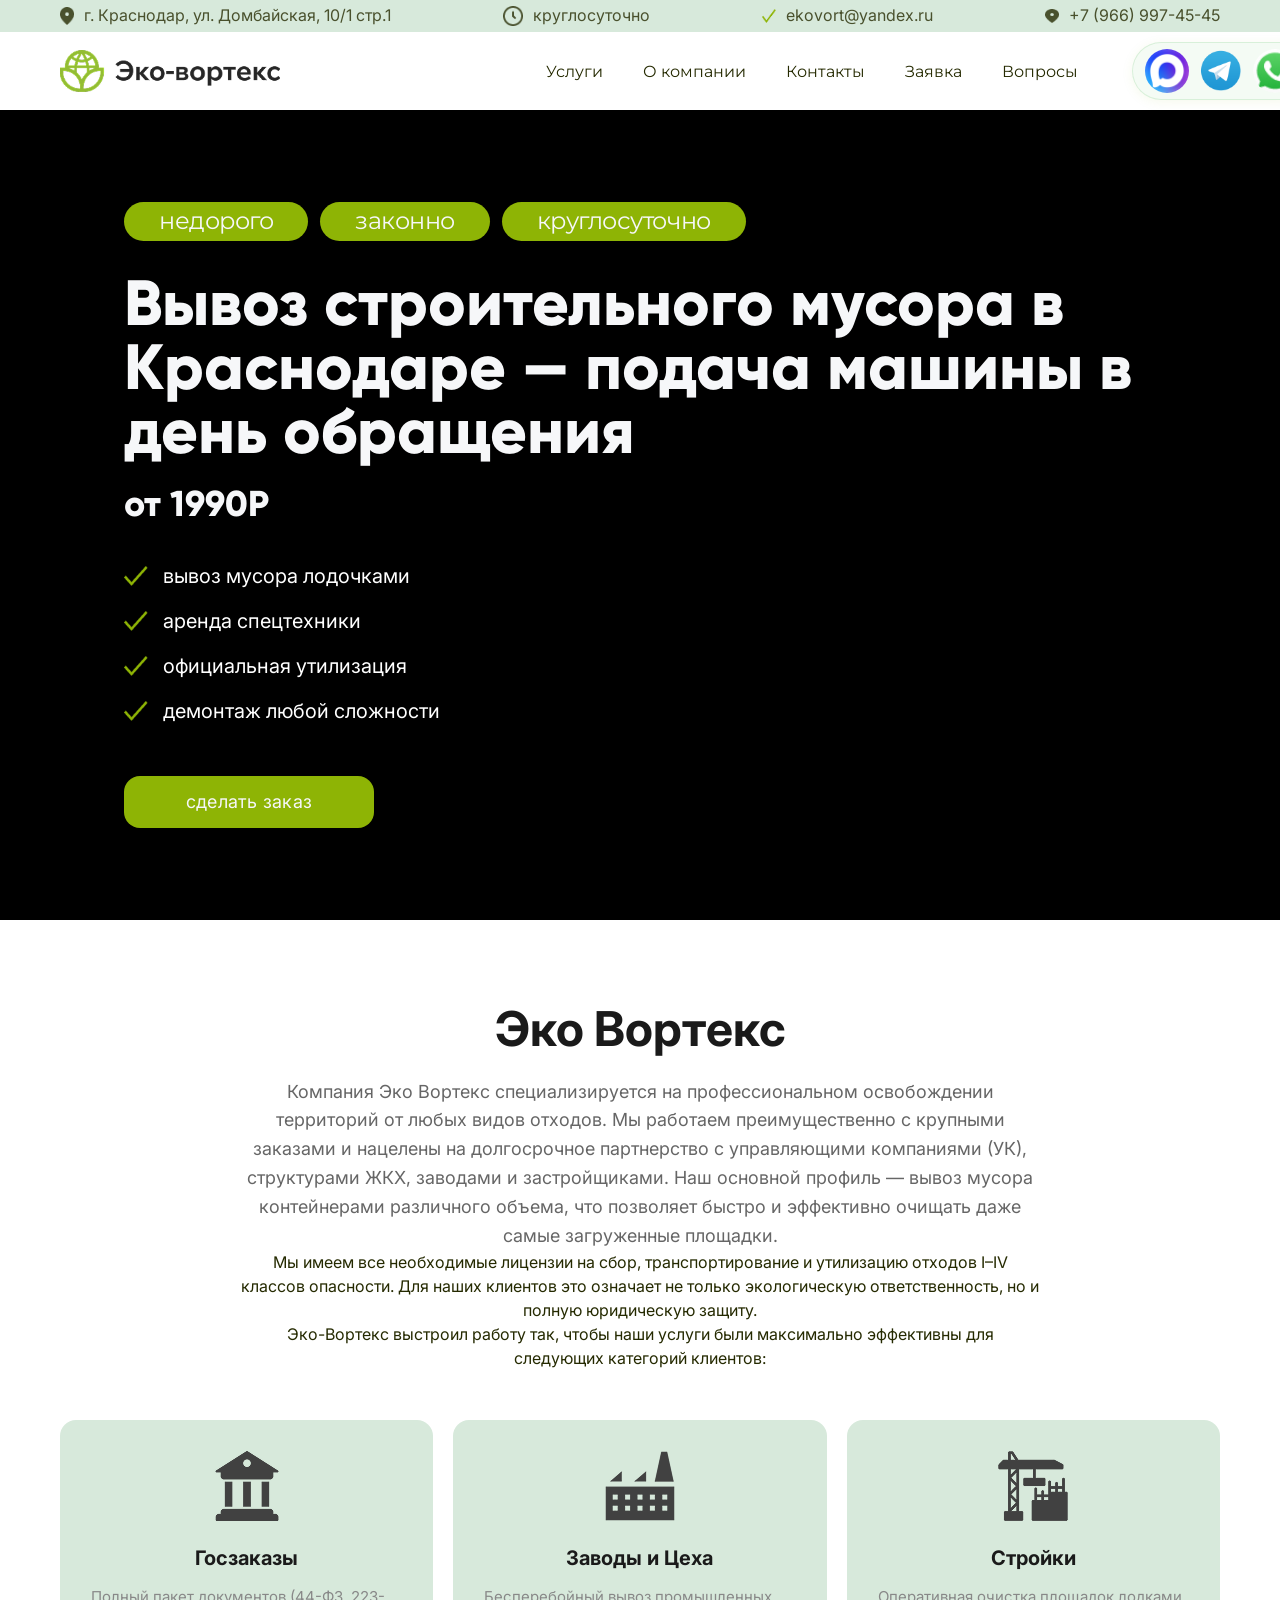
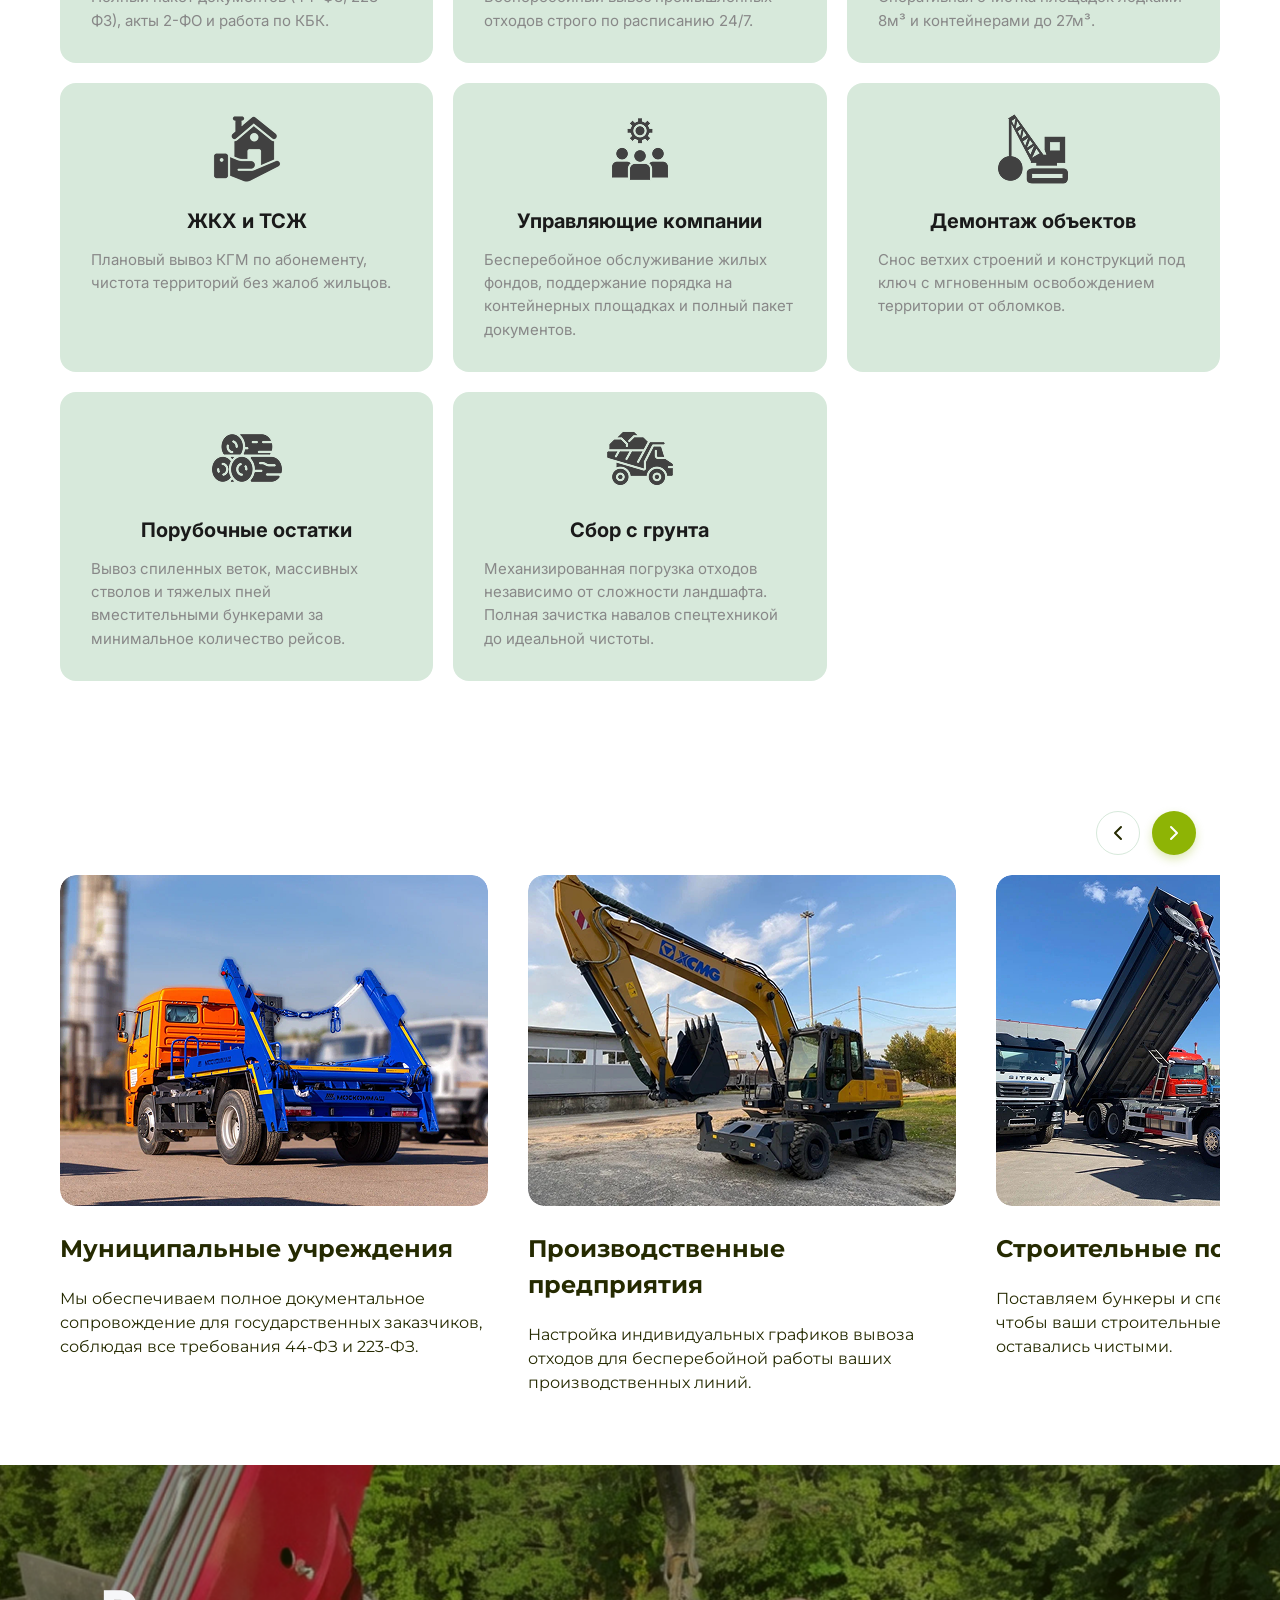
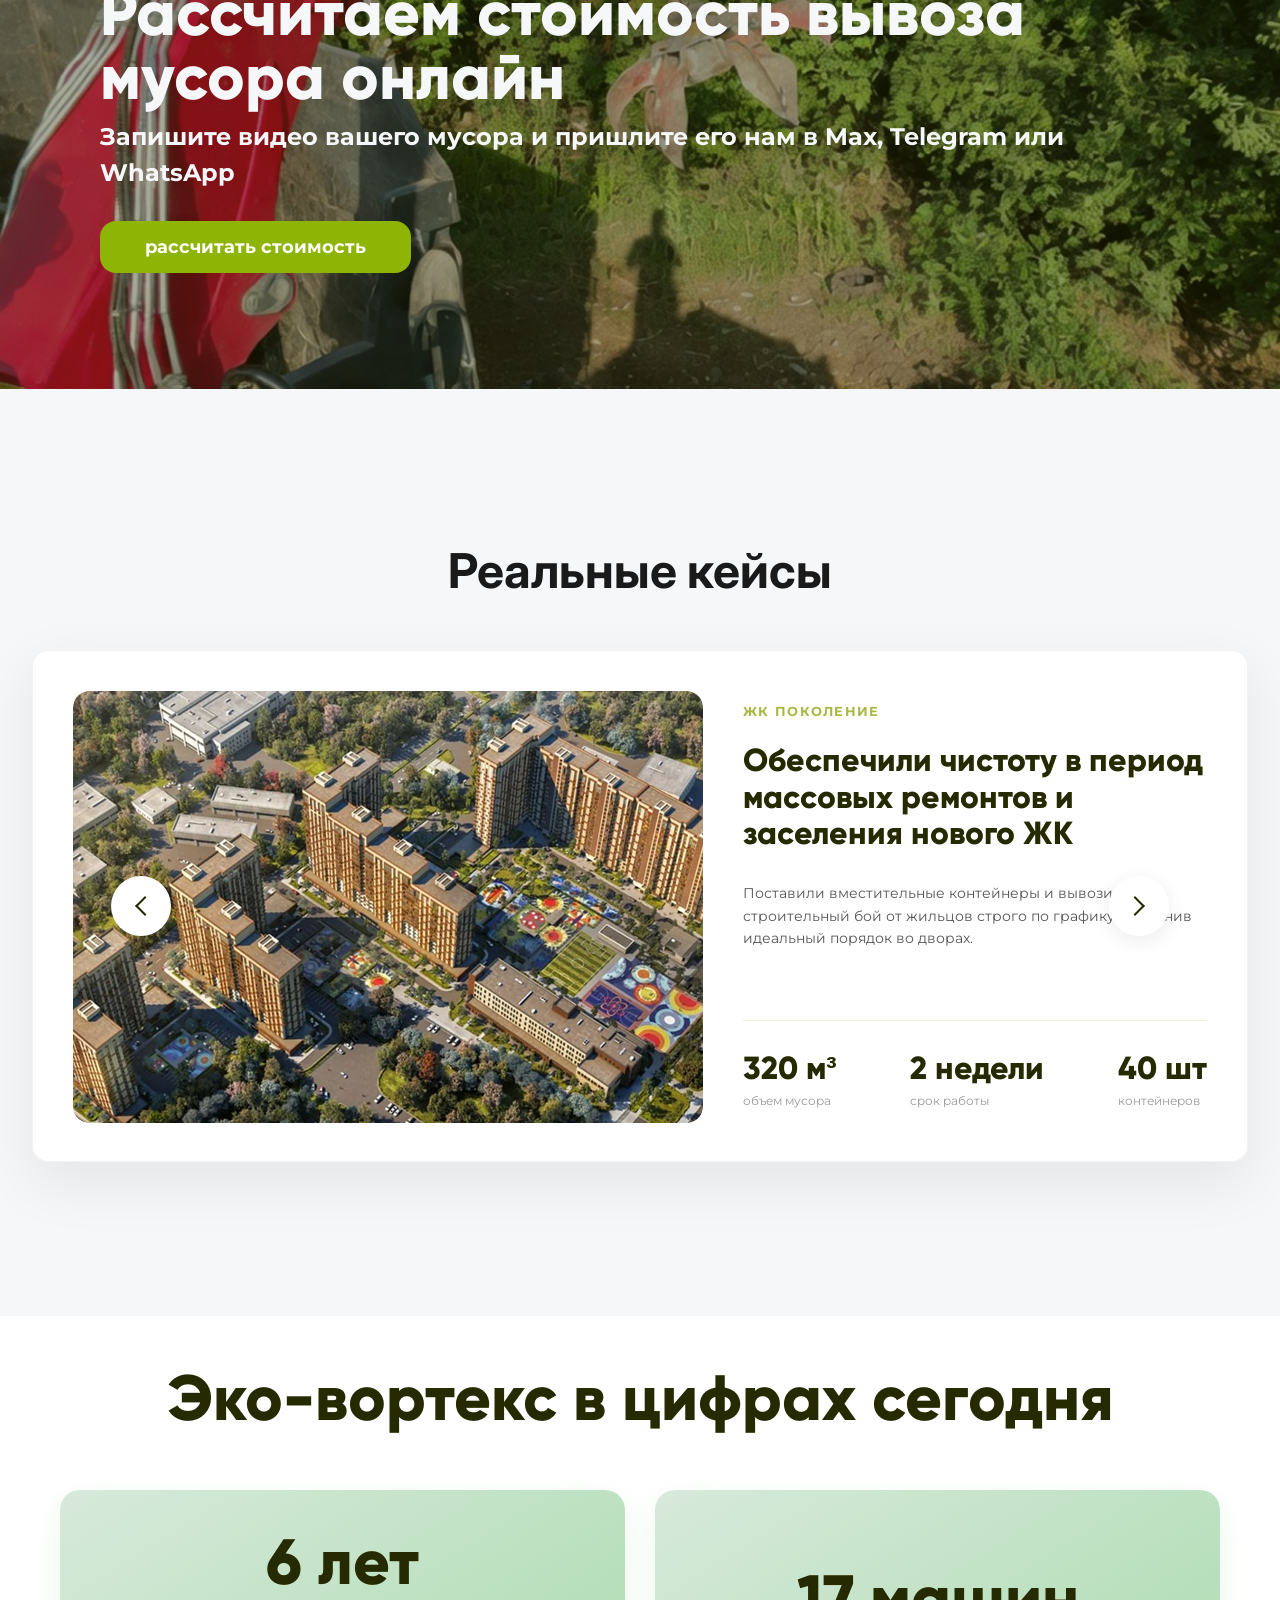
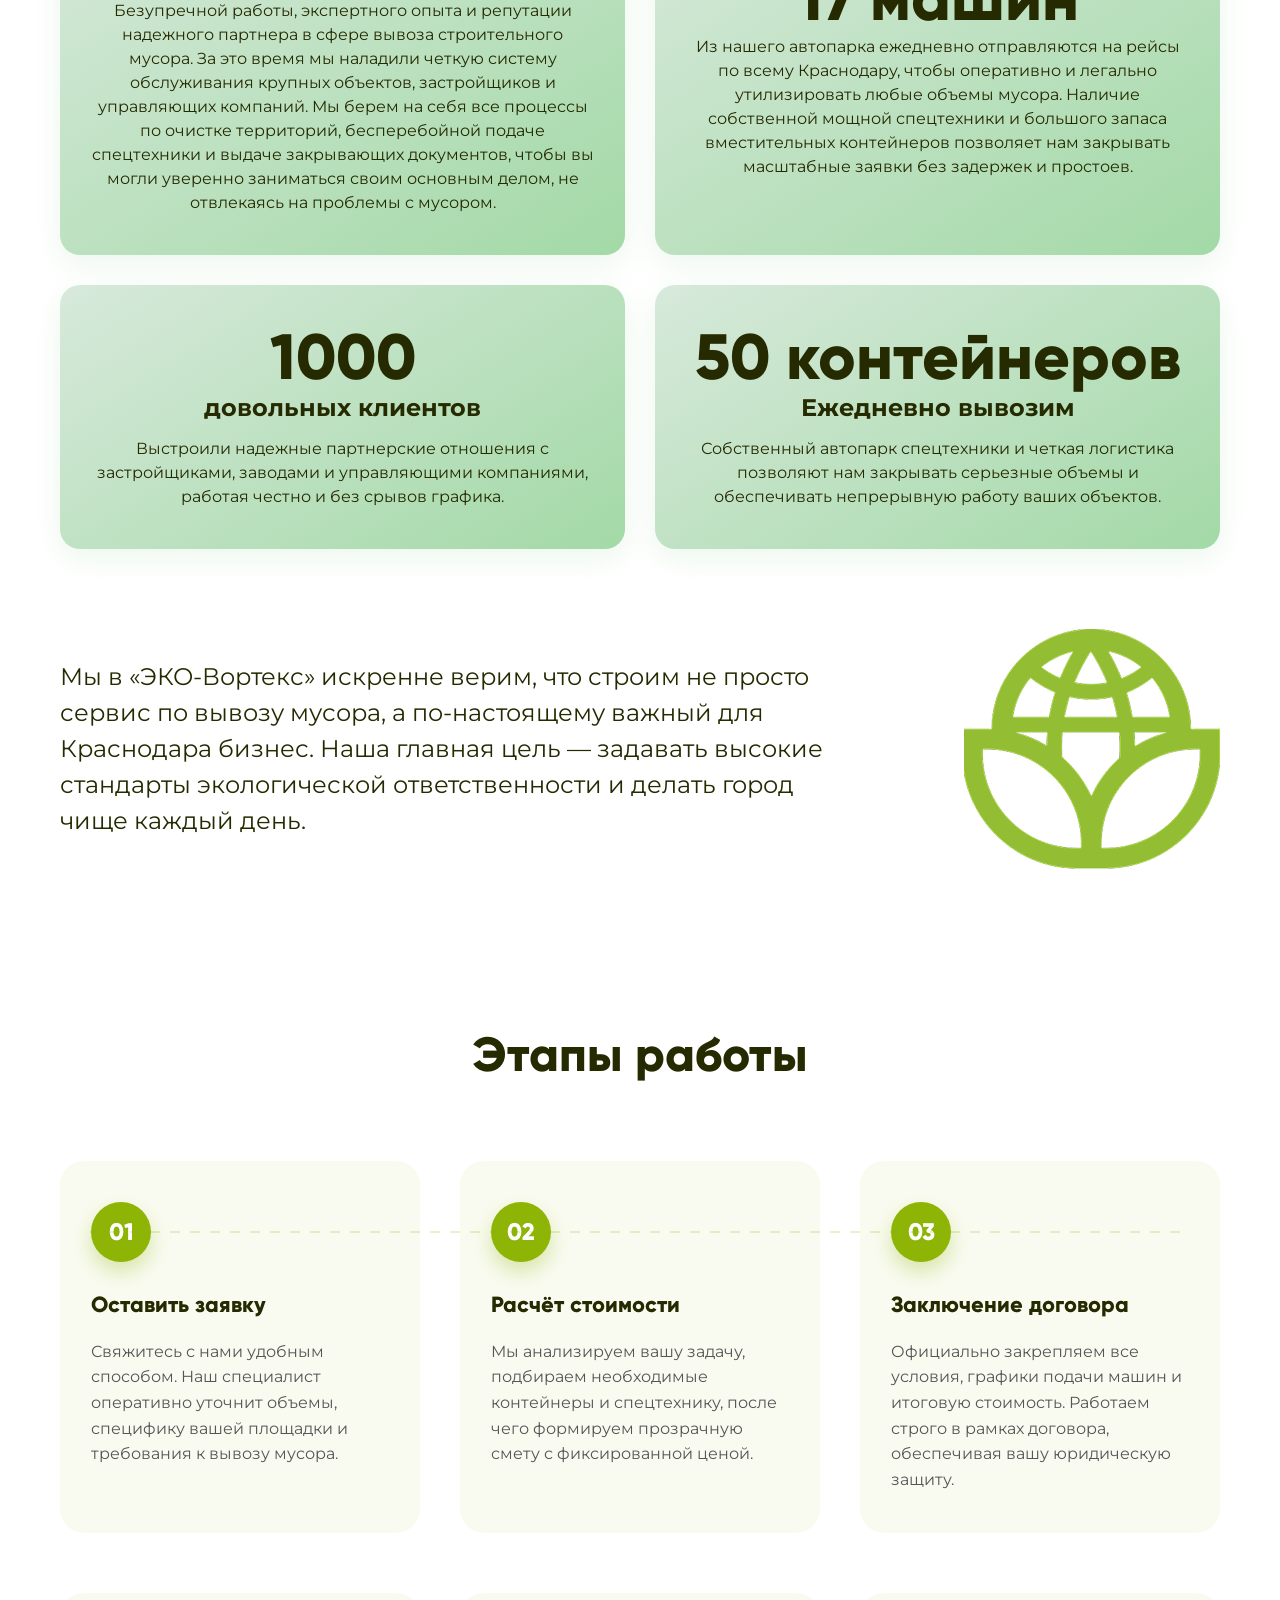
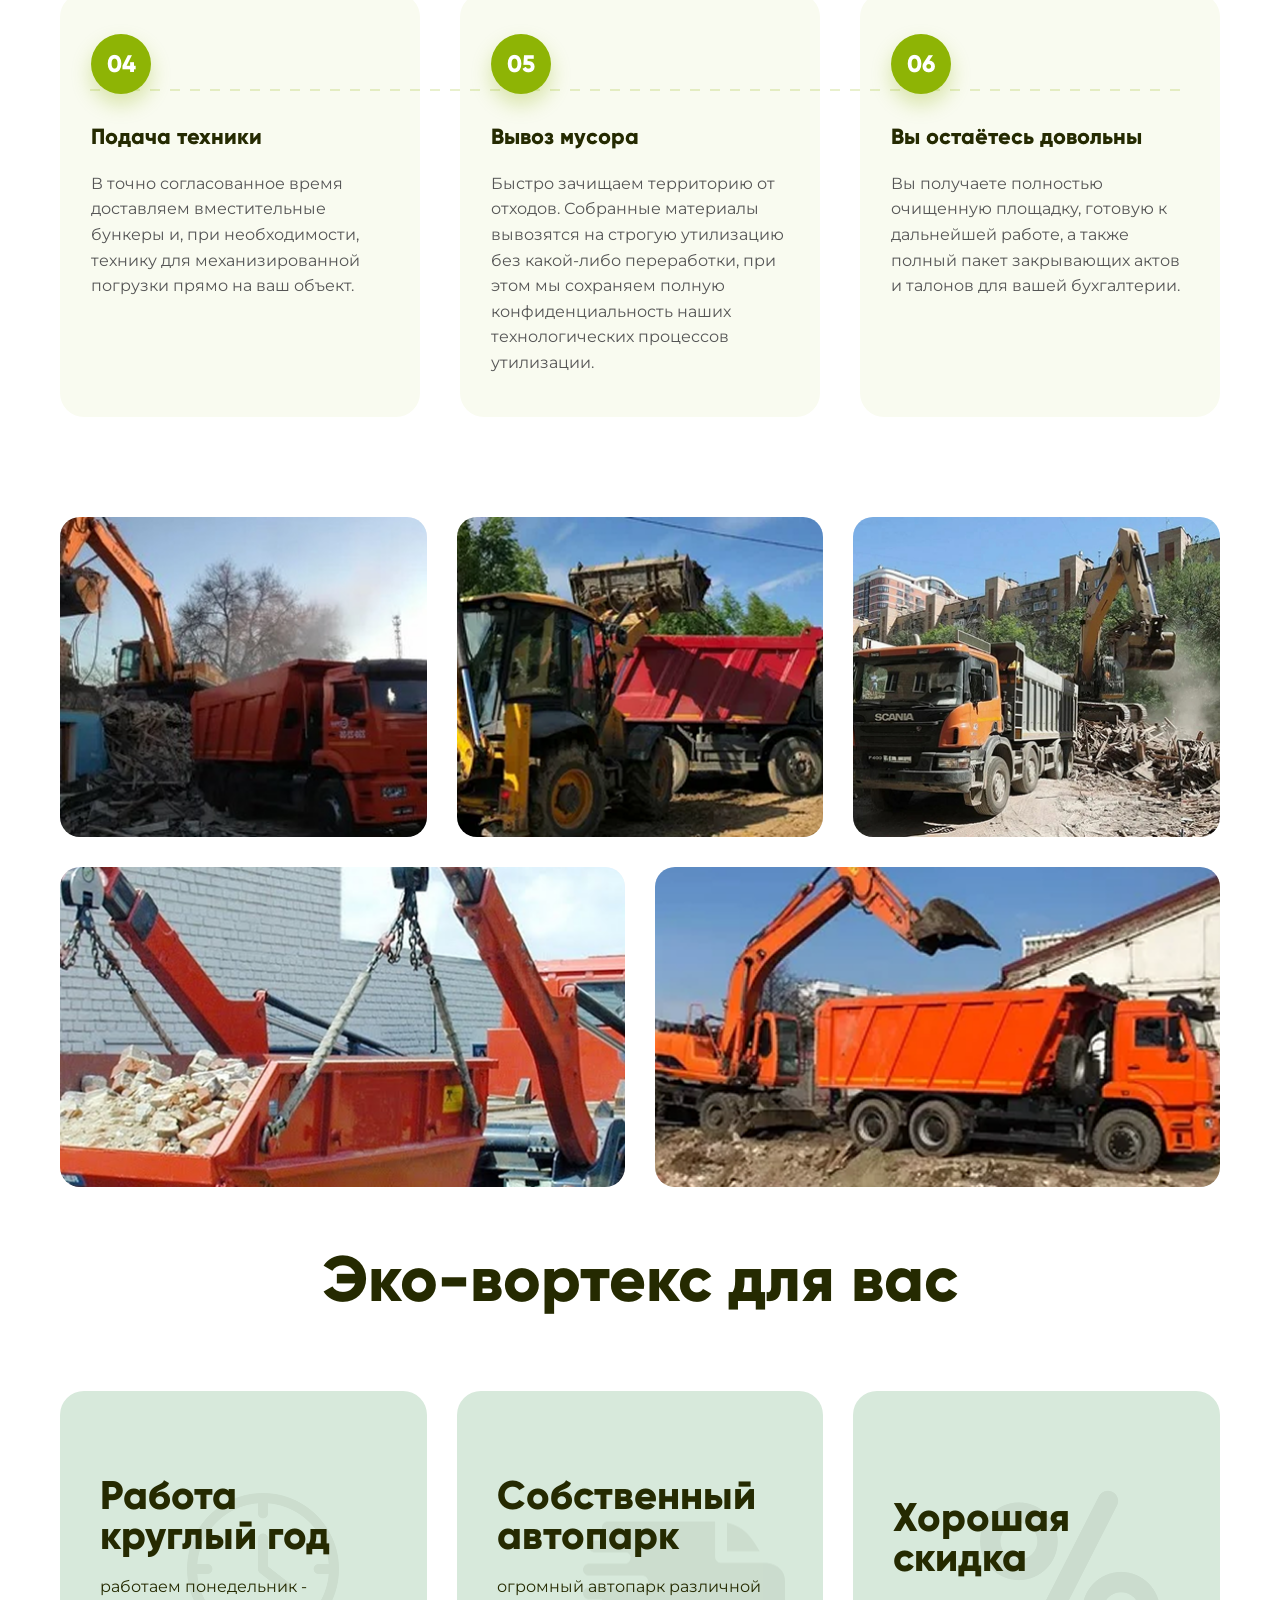
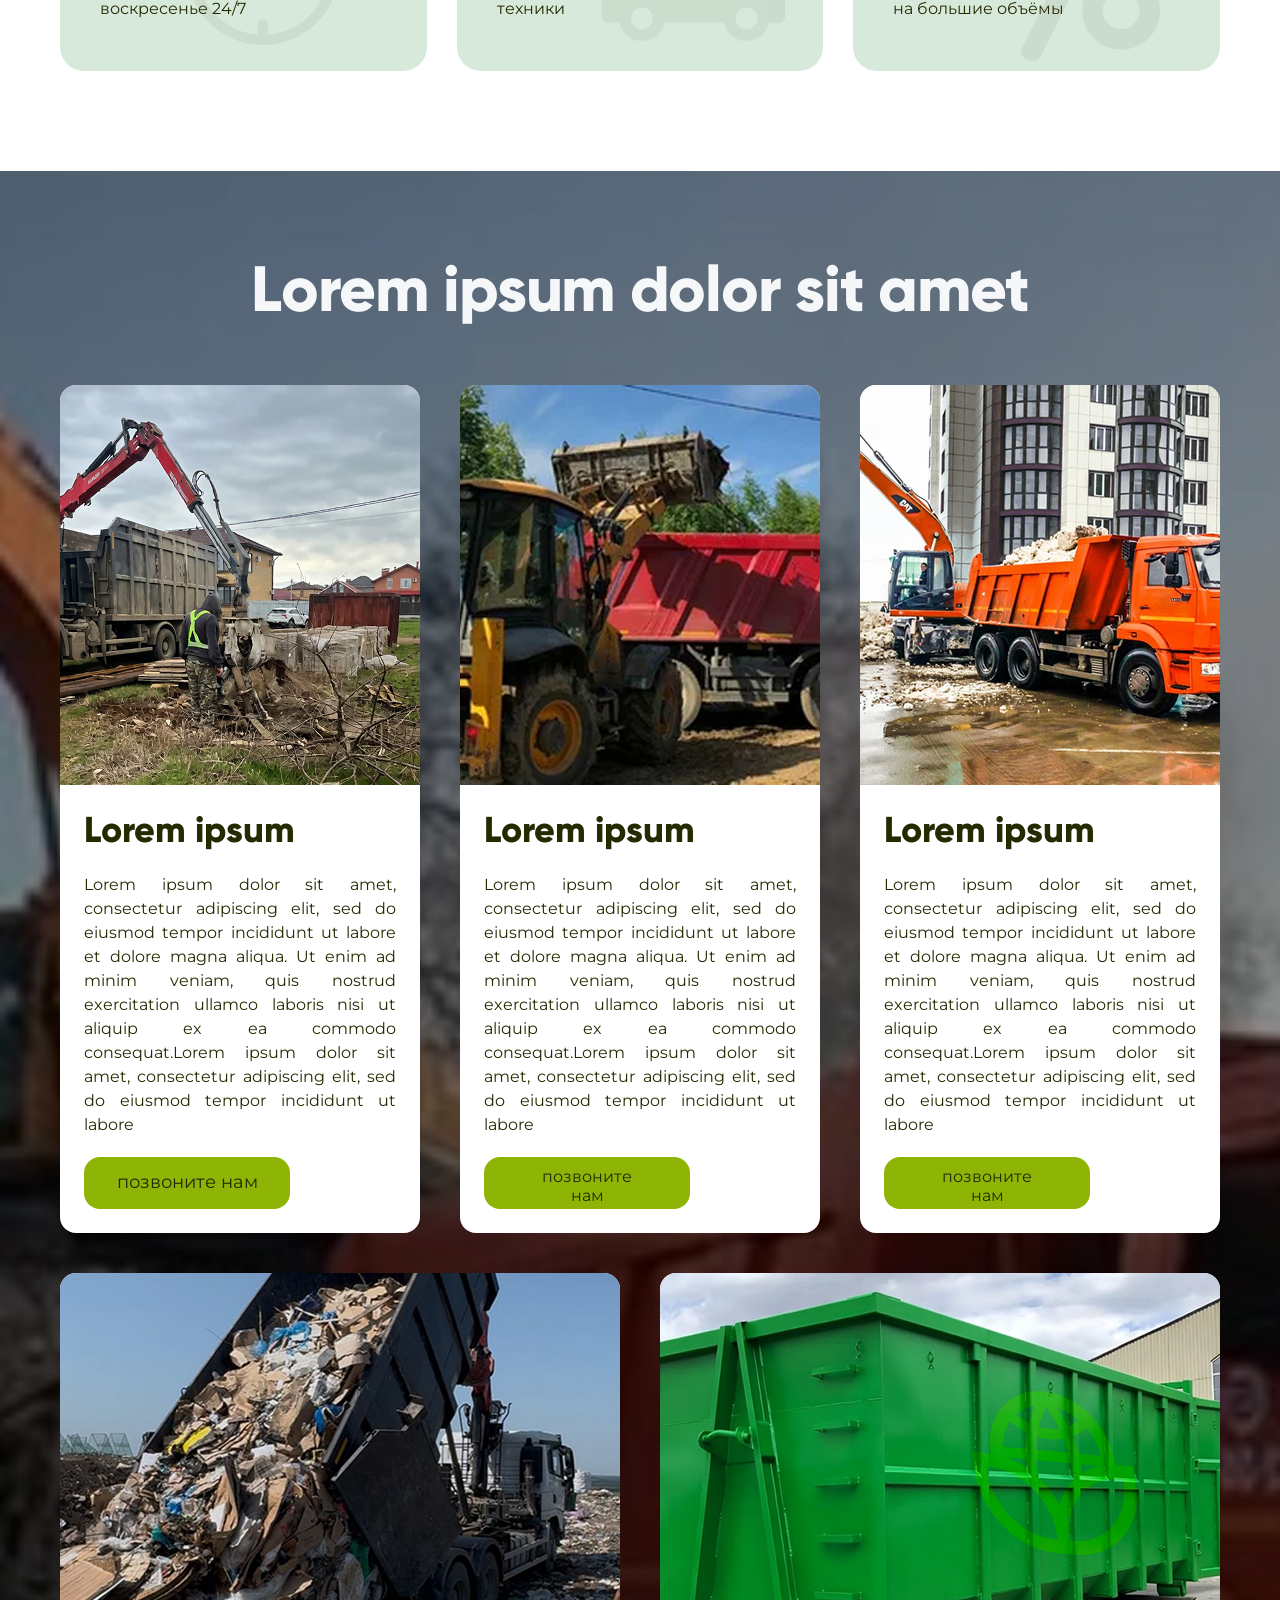
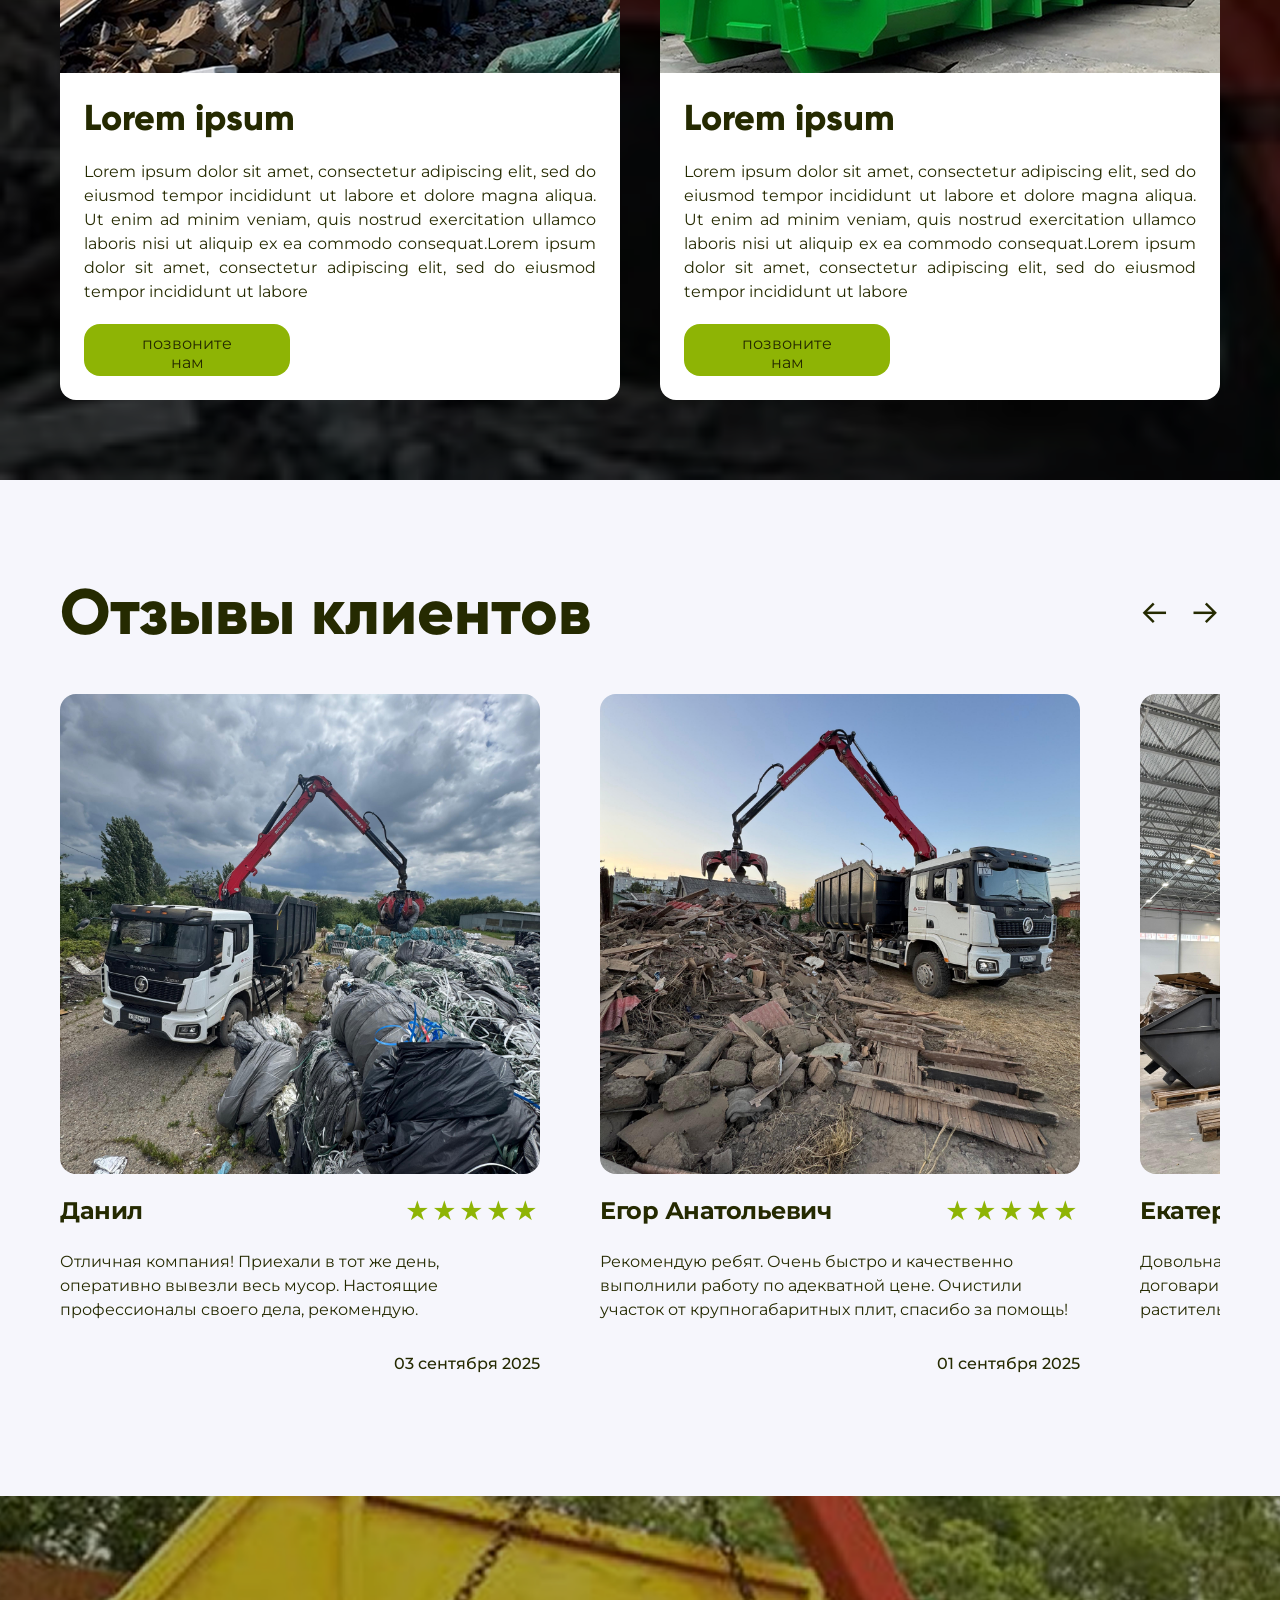
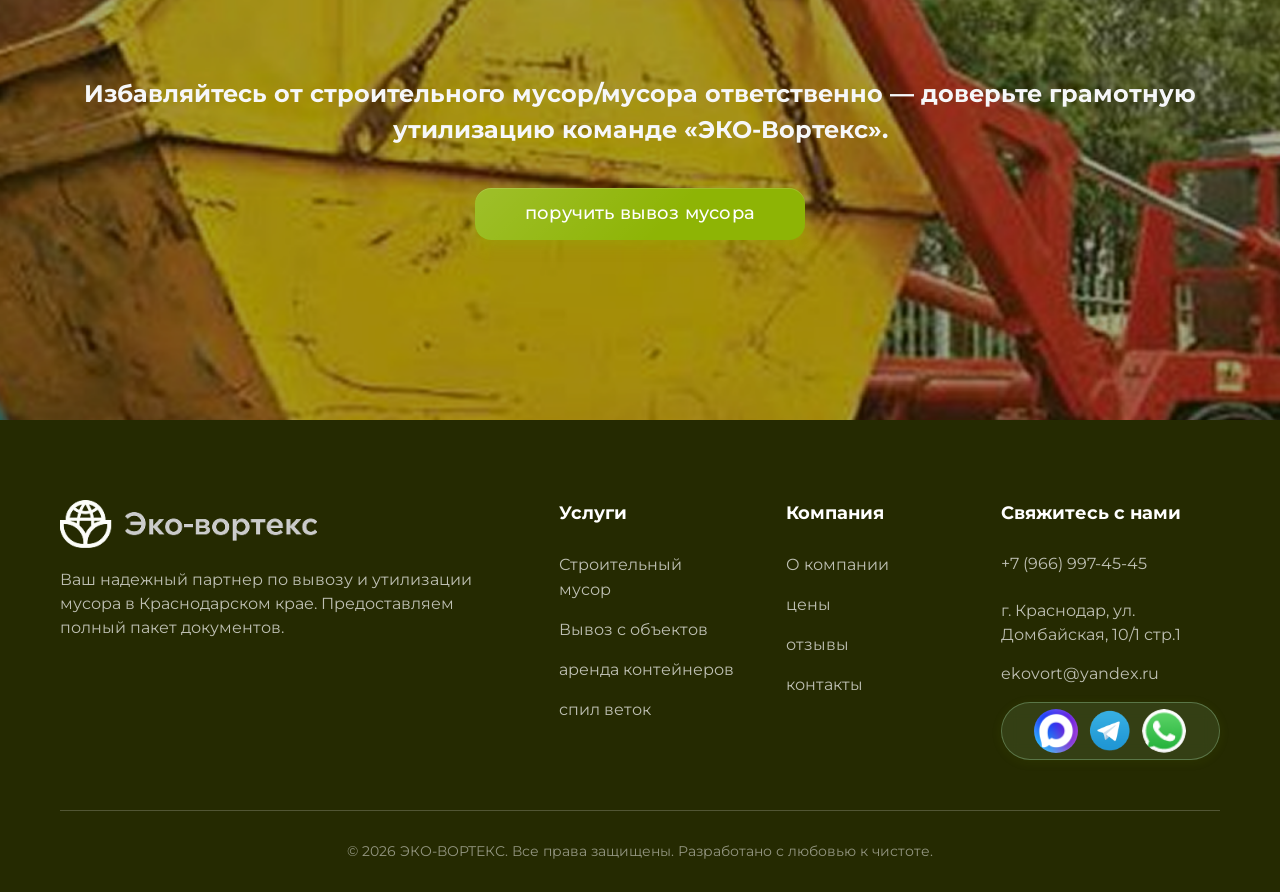
==== commit 81075842: "FAQ: remove parallax and overlay from banner sections" ====
--- a/index.html
+++ b/index.html
@@ -511,15 +511,15 @@
                                         конструкции и грунт, совершенно не мешая проезду и парковке машин жильцов.</p>
                                     <div class="case-card-new-new__stats">
                                         <div class="case-stat-new">
-                                            <span class="case-stat-new__val">120 м³</span>
+                                            <span class="case-stat-new__val">240 м³</span>
                                             <span class="case-stat-new__label">объем мусора</span>
                                         </div>
                                         <div class="case-stat-new">
-                                            <span class="case-stat-new__val">3 дня</span>
+                                            <span class="case-stat-new__val">2 года</span>
                                             <span class="case-stat-new__label">срок работы</span>
                                         </div>
                                         <div class="case-stat-new">
-                                            <span class="case-stat-new__val">15 шт</span>
+                                            <span class="case-stat-new__val">от 35 до 70 шт</span>
                                             <span class="case-stat-new__label">контейнеров</span>
                                         </div>
                                     </div>
@@ -833,7 +833,7 @@
                 <div class="reviews__slider-container">
                     <div class="reviews__cards">
                         <div class="review-card">
-                            <img src="images/Отзывы/01ca59b688f920aabaaf41ae37a5edaca89a241b.jpeg" alt="review"
+                            <img src="images/%D0%9E%D1%82%D0%B7%D1%8B%D0%B2%D1%8B/01ca59b688f920aabaaf41ae37a5edaca89a241b.jpeg" alt="review"
                                 class="review-card__img">
                             <div class="review-card__header">
                                 <span class="review-card__heading">Данил</span>
@@ -844,7 +844,7 @@
                             <span class="review-card__author">03 сентября 2025</span>
                         </div>
                         <div class="review-card">
-                            <img src="images/Отзывы/10577452dc3679e886d0843135f5a611cb630cfc.jpeg" alt="review"
+                            <img src="images/%D0%9E%D1%82%D0%B7%D1%8B%D0%B2%D1%8B/10577452dc3679e886d0843135f5a611cb630cfc.jpeg" alt="review"
                                 class="review-card__img">
                             <div class="review-card__header">
                                 <span class="review-card__heading">Егор Анатольевич</span>
@@ -855,7 +855,7 @@
                             <span class="review-card__author">01 сентября 2025</span>
                         </div>
                         <div class="review-card">
-                            <img src="images/Отзывы/1347b848a1492363ff36c935a14de9835a29cd73.jpeg" alt="review"
+                            <img src="images/%D0%9E%D1%82%D0%B7%D1%8B%D0%B2%D1%8B/1347b848a1492363ff36c935a14de9835a29cd73.jpeg" alt="review"
                                 class="review-card__img">
                             <div class="review-card__header">
                                 <span class="review-card__heading">Екатерина</span>
@@ -866,7 +866,7 @@
                             <span class="review-card__author">29 августа 2025</span>
                         </div>
                         <div class="review-card">
-                            <img src="images/Отзывы/14ee24991d135aa17f7492bf8c0518c02e654c4d.jpeg" alt="review"
+                            <img src="images/%D0%9E%D1%82%D0%B7%D1%8B%D0%B2%D1%8B/14ee24991d135aa17f7492bf8c0518c02e654c4d.jpeg" alt="review"
                                 class="review-card__img">
                             <div class="review-card__header">
                                 <span class="review-card__heading">Артём</span>
@@ -877,7 +877,7 @@
                             <span class="review-card__author">16 июля 2025</span>
                         </div>
                         <div class="review-card">
-                            <img src="images/Отзывы/1865f061d035f30f4295d5fac1411f4e0d521b1b.jpeg" alt="review"
+                            <img src="images/%D0%9E%D1%82%D0%B7%D1%8B%D0%B2%D1%8B/1865f061d035f30f4295d5fac1411f4e0d521b1b.jpeg" alt="review"
                                 class="review-card__img">
                             <div class="review-card__header">
                                 <span class="review-card__heading">Петр Котов</span>
@@ -888,7 +888,7 @@
                             <span class="review-card__author">29 июня 2025</span>
                         </div>
                         <div class="review-card">
-                            <img src="images/Отзывы/1a81d267c54cccf9340b74713ee66394bbd2e388.jpeg" alt="review"
+                            <img src="images/%D0%9E%D1%82%D0%B7%D1%8B%D0%B2%D1%8B/1a81d267c54cccf9340b74713ee66394bbd2e388.jpeg" alt="review"
                                 class="review-card__img">
                             <div class="review-card__header">
                                 <span class="review-card__heading">Просто Иришка</span>
@@ -899,6 +899,8 @@
                             <span class="review-card__author">14 мая 2025</span>
                         </div>
                     </div>
+
+
                 </div>
             </div>
         </section>
--- a/css/main.css
+++ b/css/main.css
@@ -598,7 +598,6 @@
     top: 0;
     height: 100%;
     width: 100%;
-    background-color: #101010;
     opacity: .7;
     z-index: 2;
 }
@@ -1166,6 +1165,17 @@
     color: #fff;
     max-width: 900px;
     margin: 0 auto;
+}
+
+.features-detailed__title {
+    font-family: var(--third-family);
+    font-weight: 800;
+    font-size: 64px;
+    line-height: 120%;
+    letter-spacing: -0.02em;
+    text-align: center;
+    color: #f6f7f9;
+    margin-bottom: 5%;
 }
 
 /* --- Features Section --- */
--- a/css/services.css
+++ b/css/services.css
@@ -31,9 +31,10 @@
 
 .services__title {
     font-family: var(--third-family);
-    font-weight: 800;
-    font-size: 27px;
-    color: #252a01;
+    font-weight: 500;
+    font-size: 22px;
+    color: #252a01;
+
     margin-bottom: 40px;
 }
 
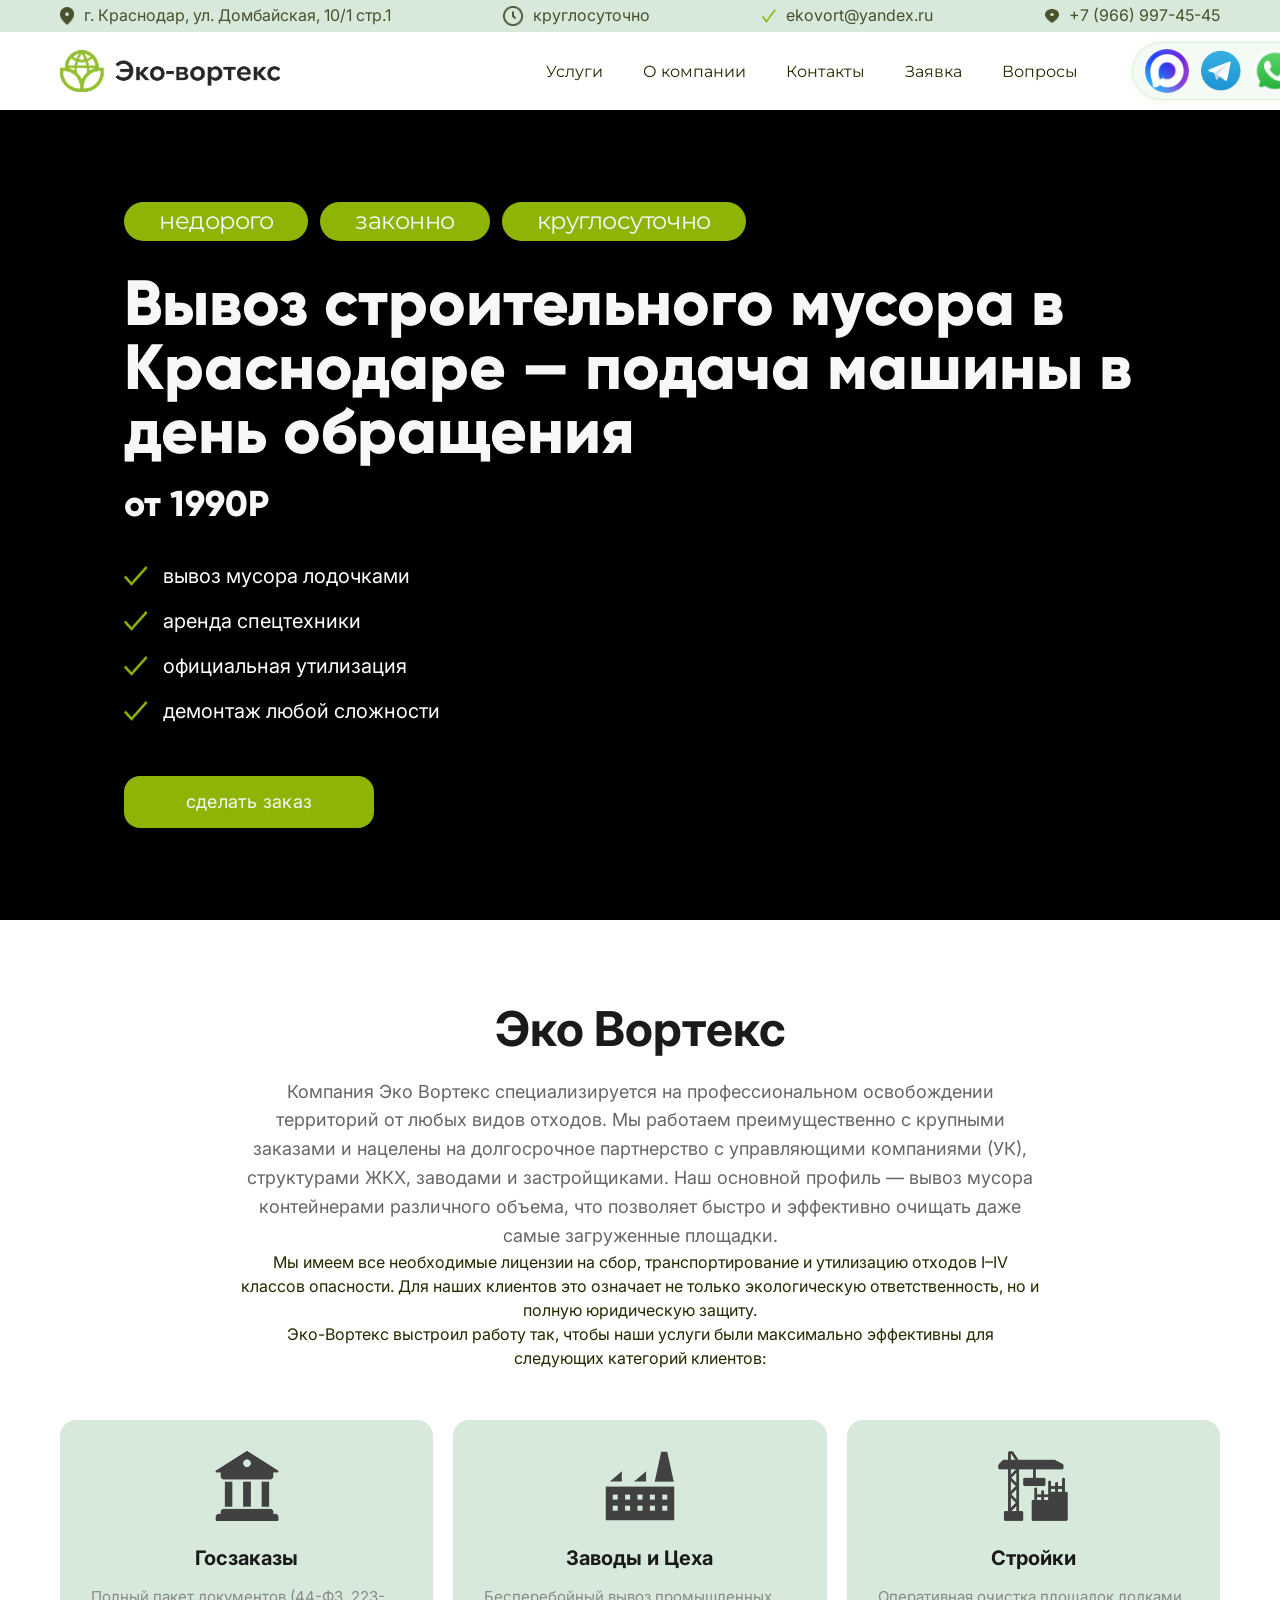
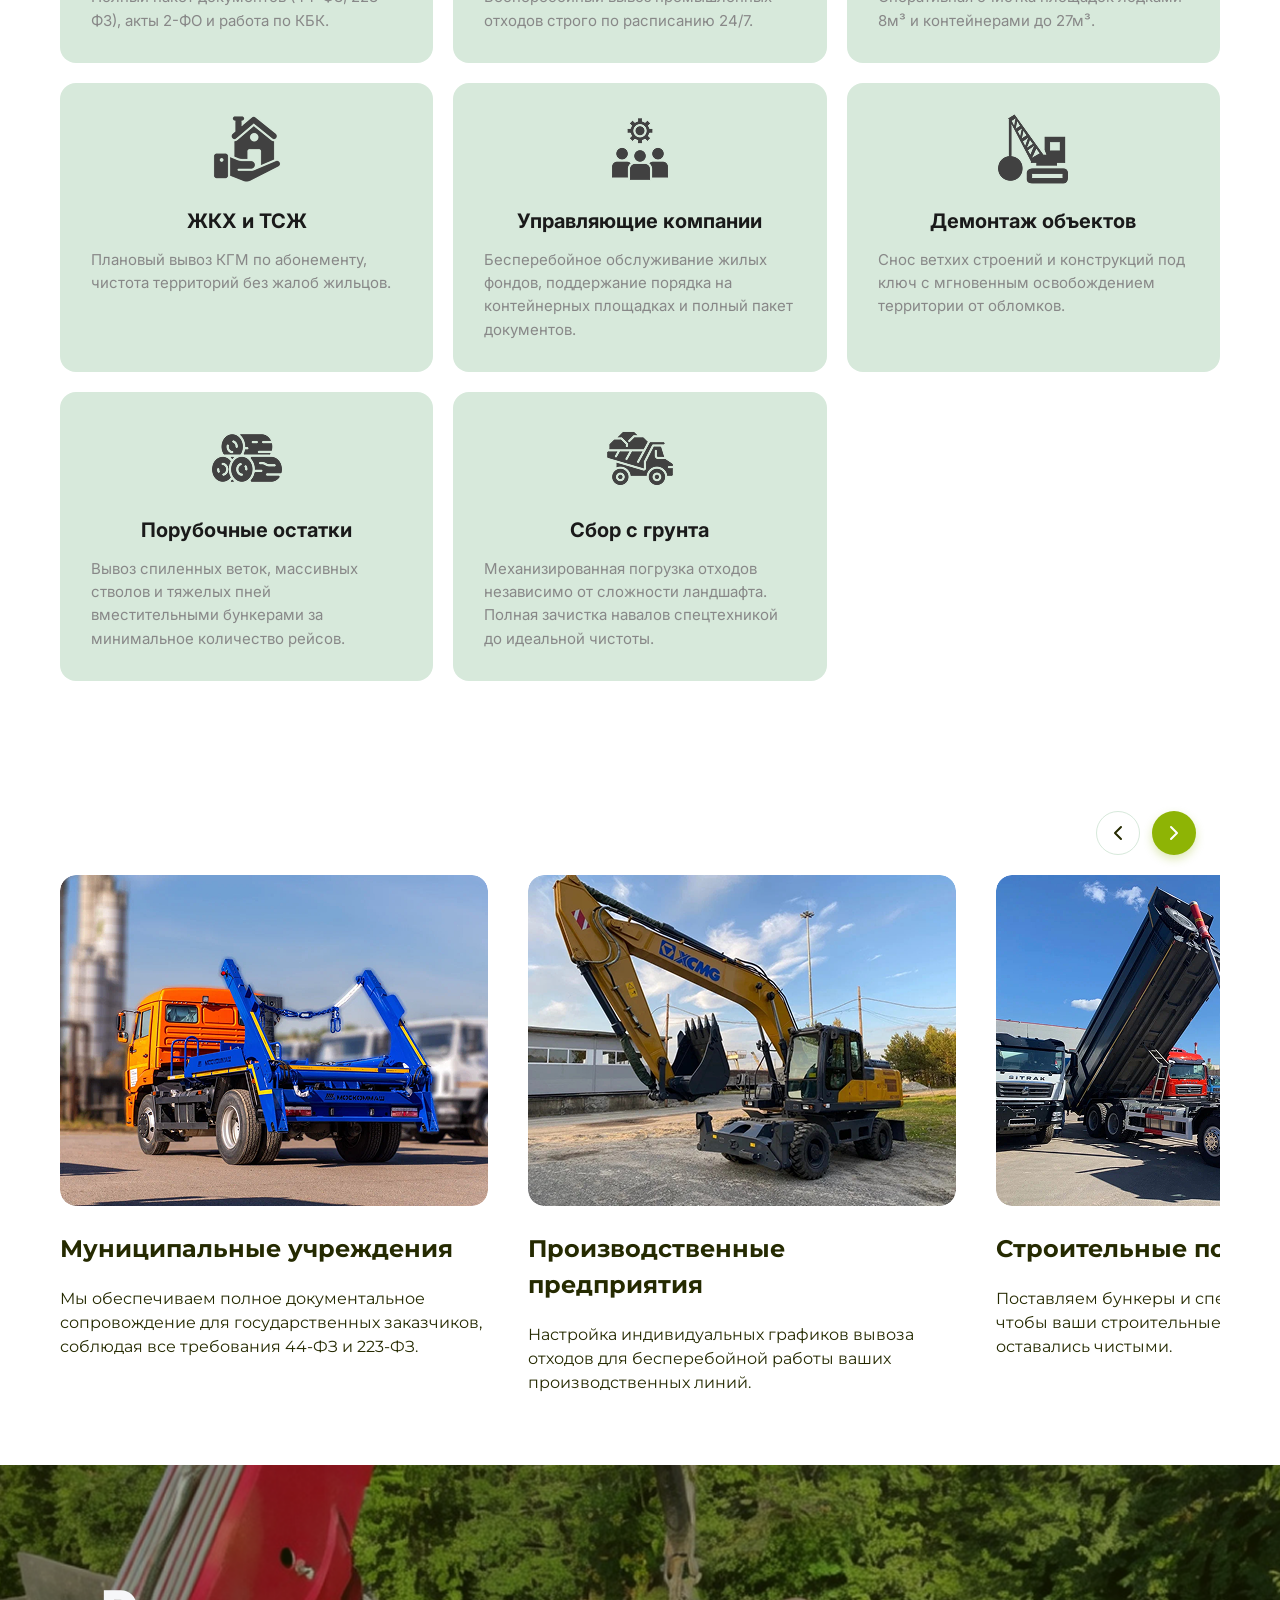
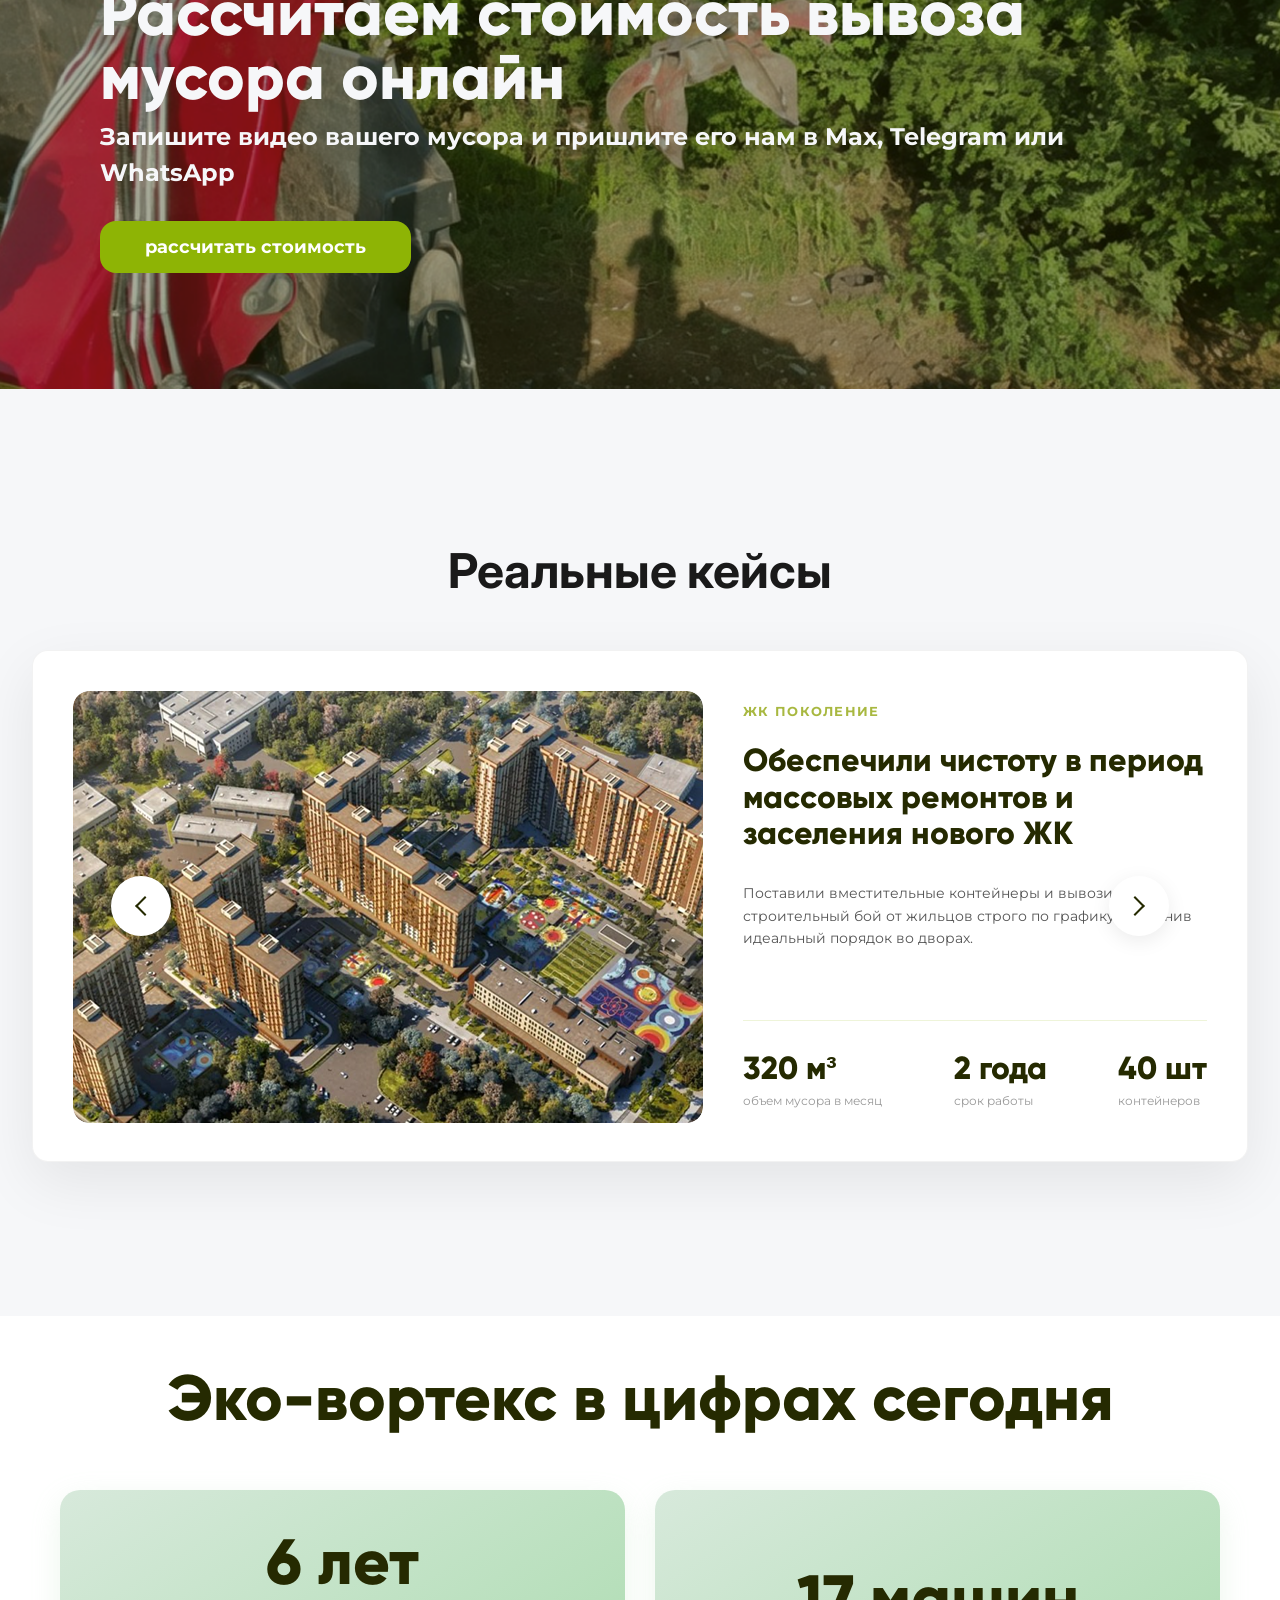
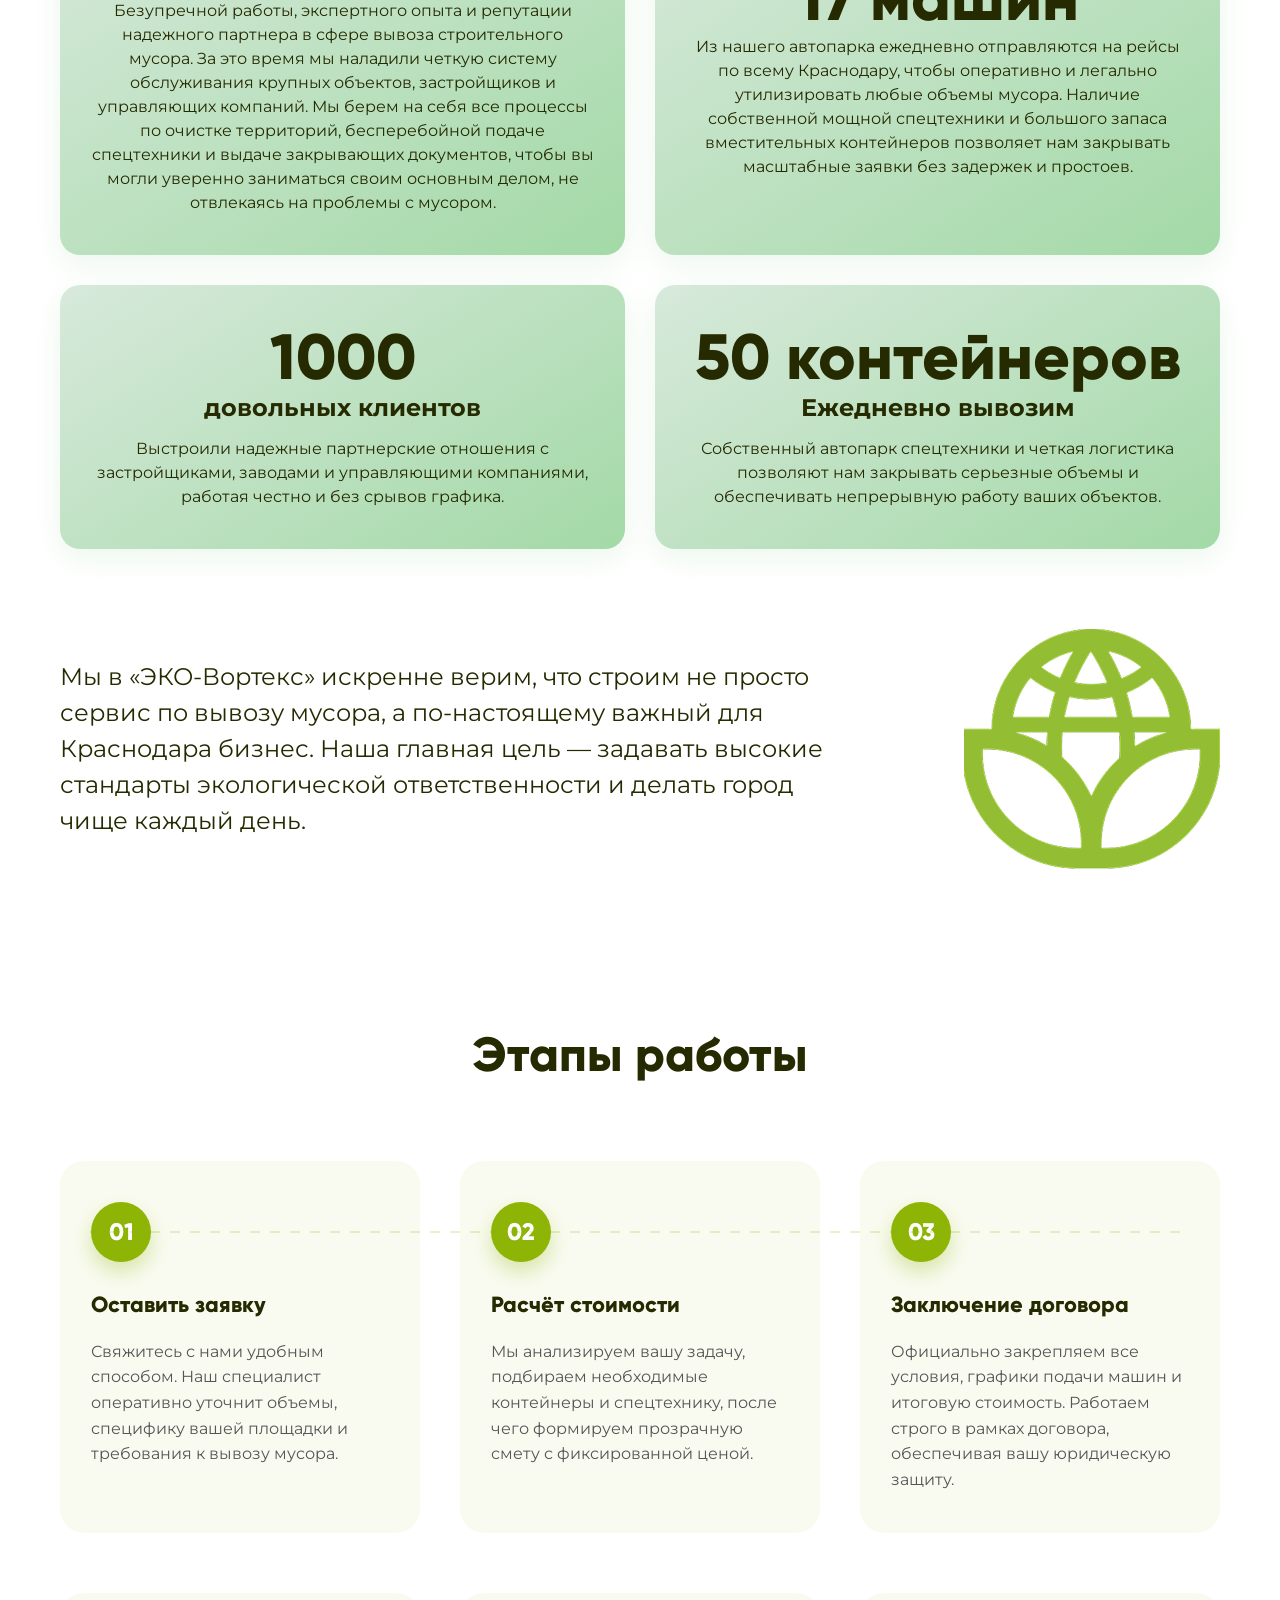
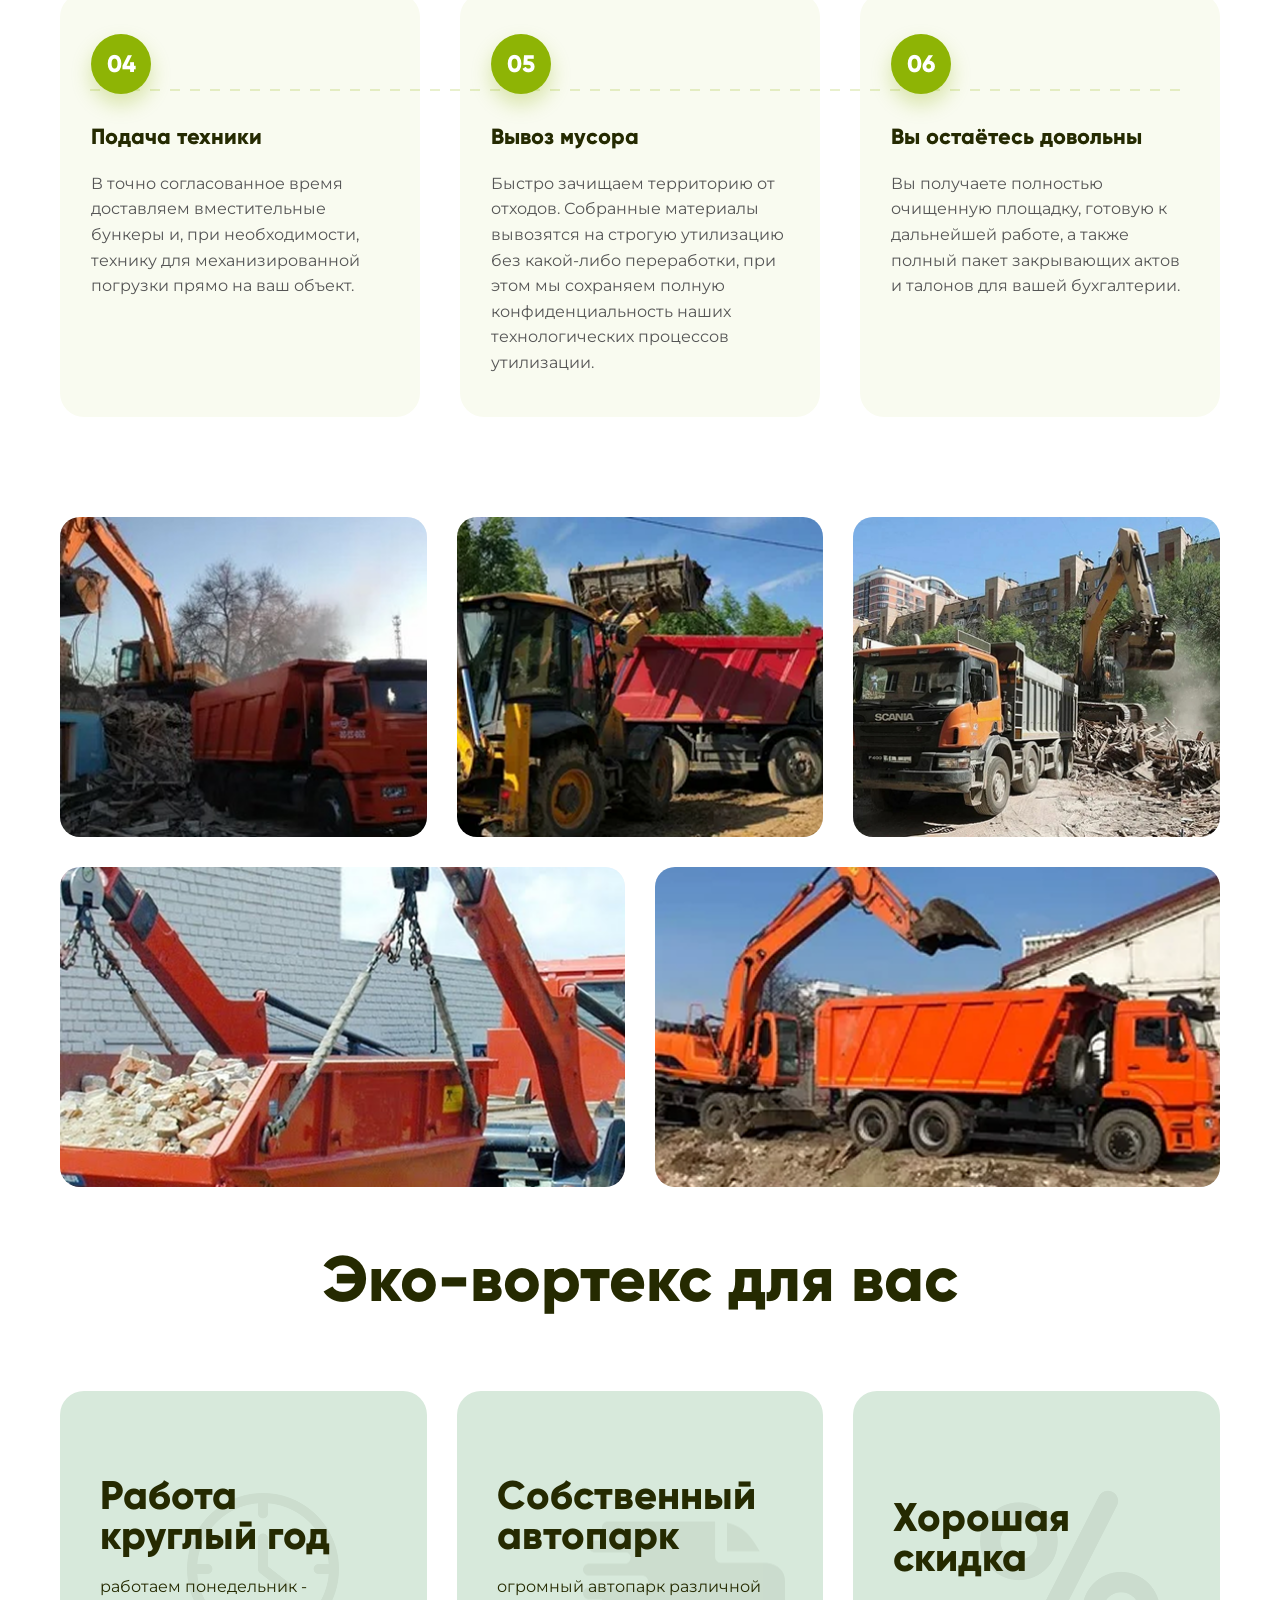
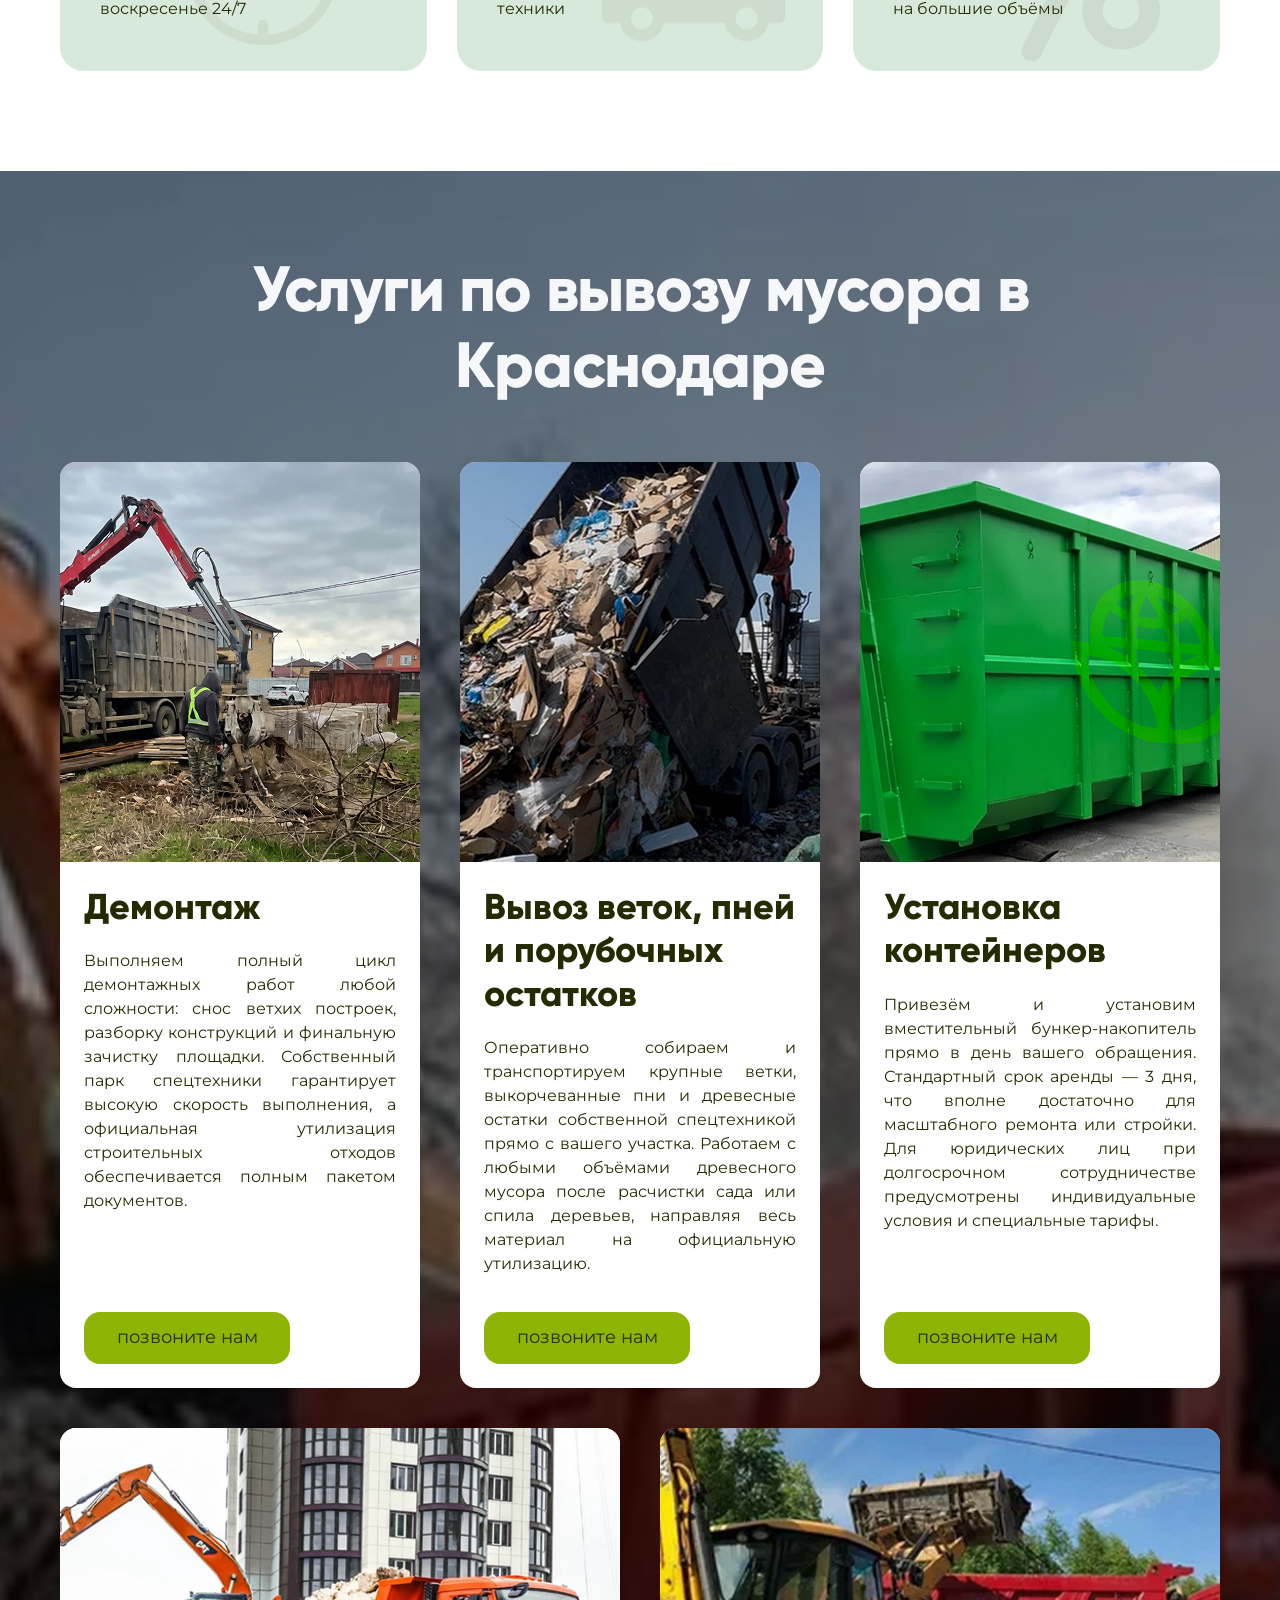
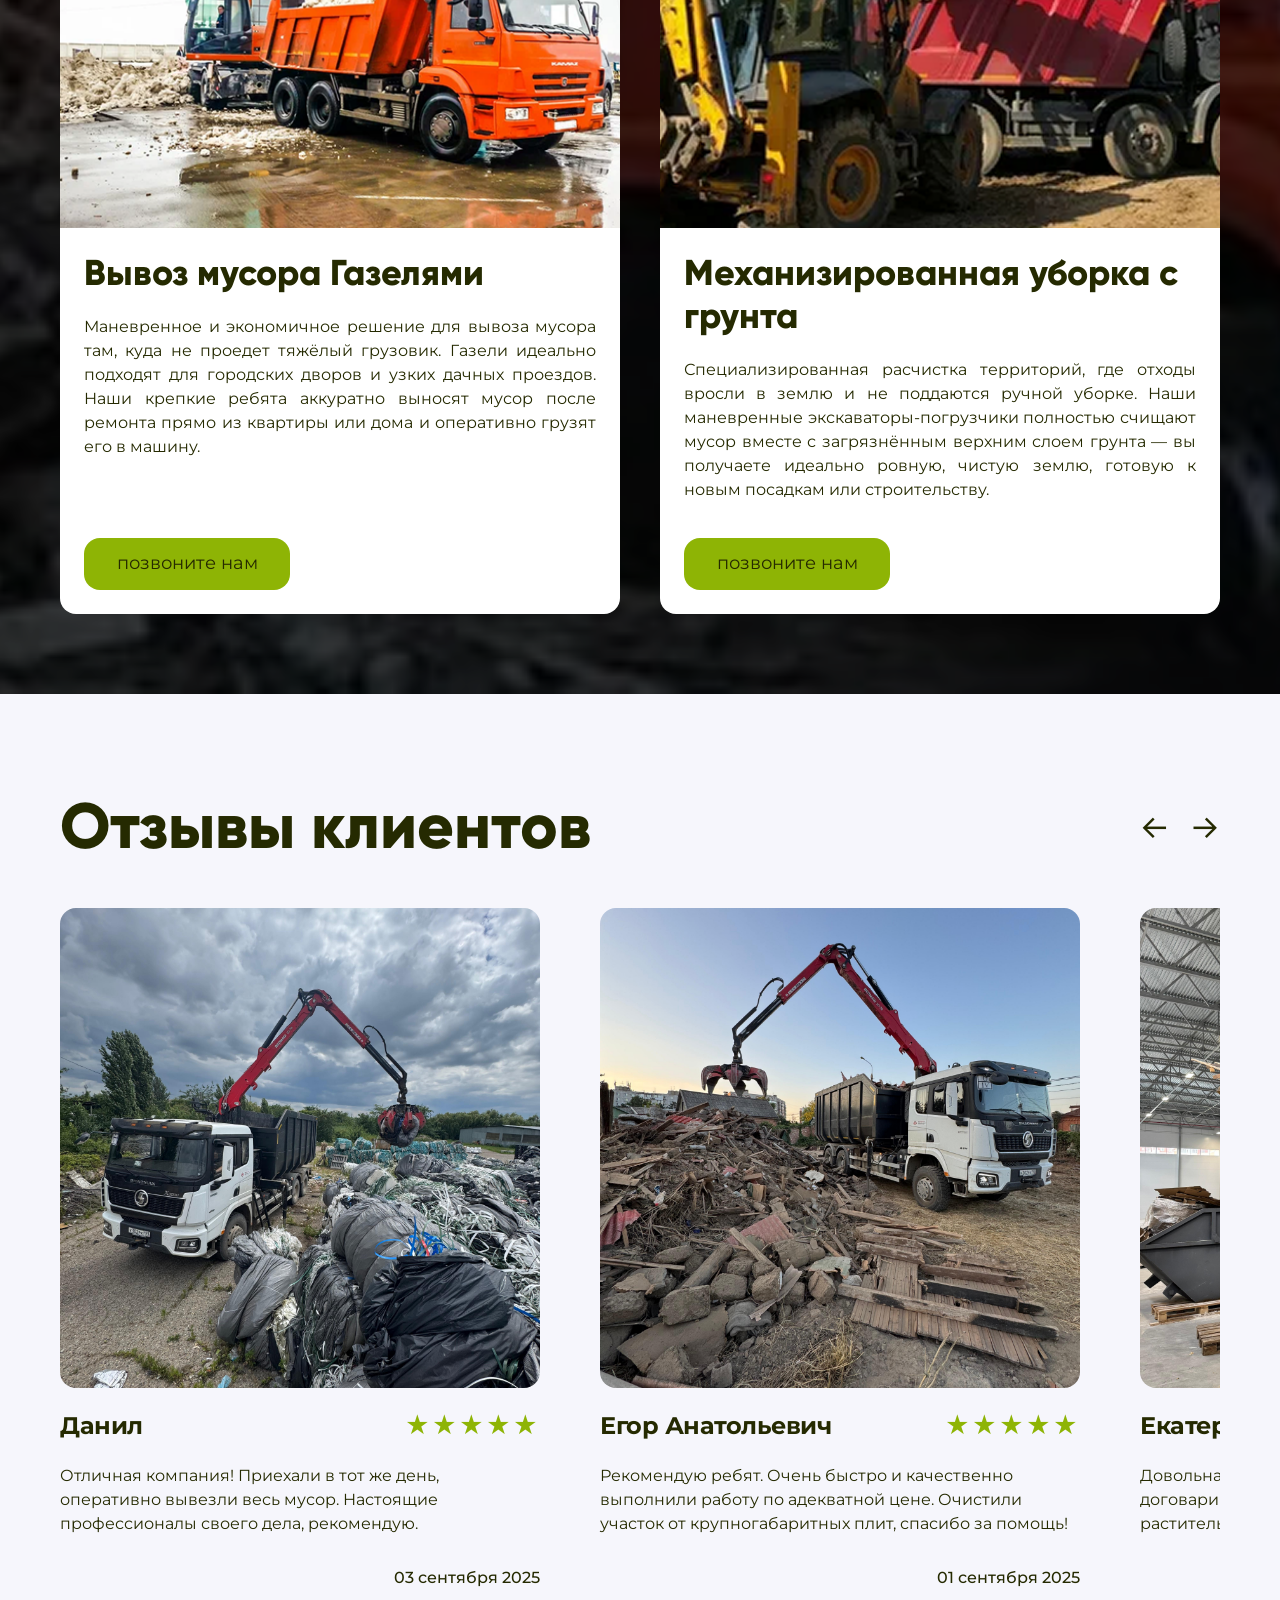
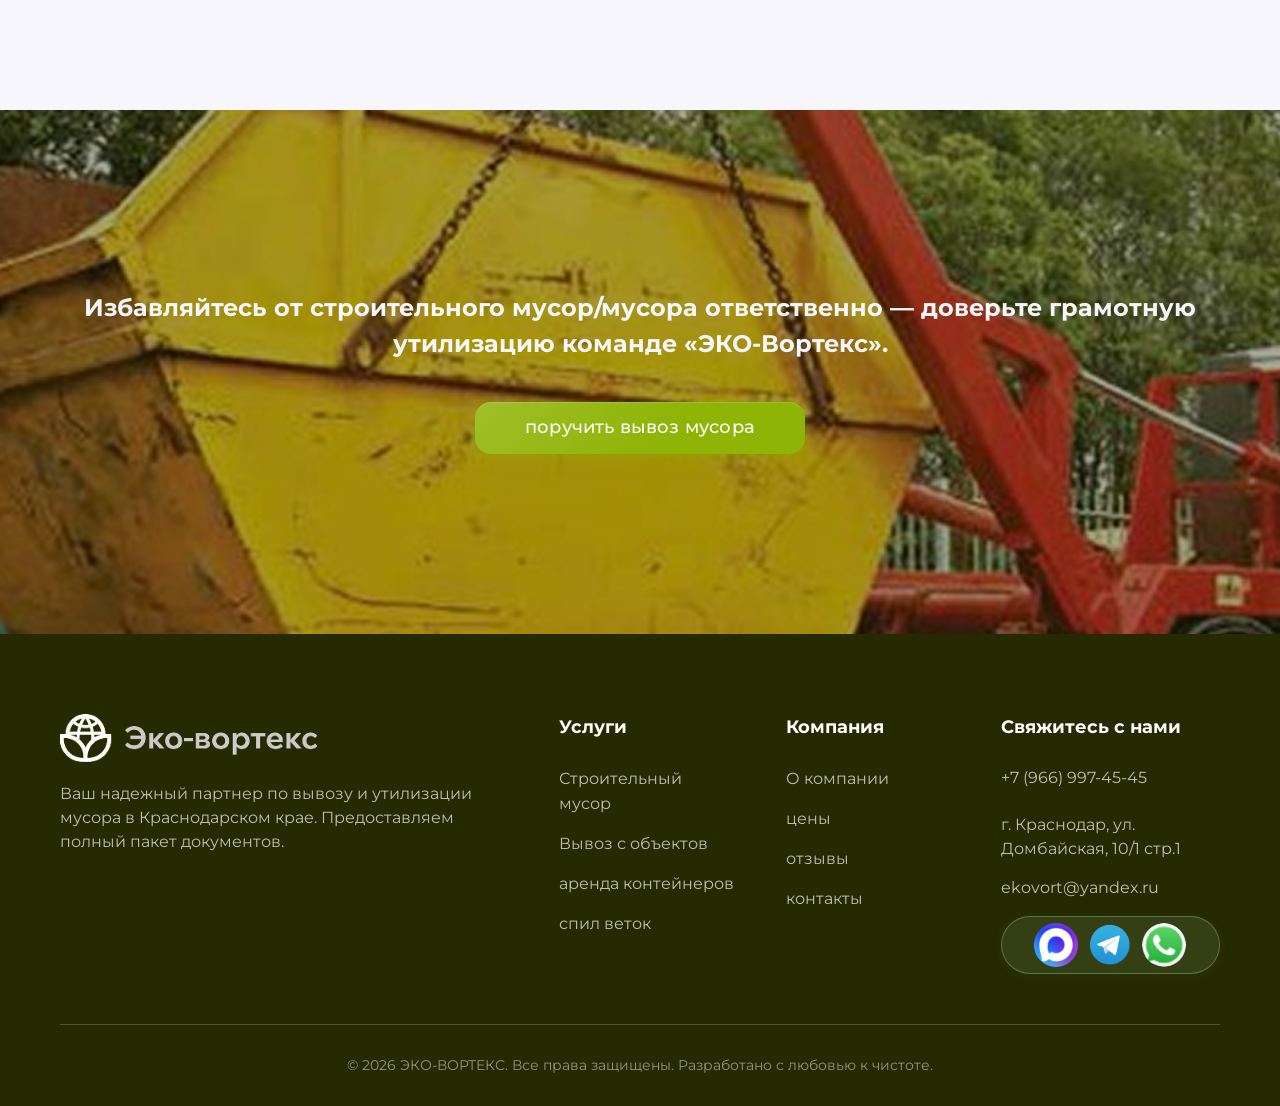
==== commit 30c74e62: "feat: fill features cards, fix mobile button, services video hero, align card buttons" ====
--- a/index.html
+++ b/index.html
@@ -24,6 +24,8 @@
             <video class="hero__video" autoplay loop muted playsinline>
                 <source src="images/bannerheromain.mp4" type="video/mp4">
             </video>
+            <div class="hero__overlay"></div>
+
             <div class="container">
                 <div class="hero__content">
                     <div class="hero__badges">
@@ -421,10 +423,10 @@
                                     <div class="case-card-new-new__stats">
                                         <div class="case-stat-new">
                                             <span class="case-stat-new__val">320 м³</span>
-                                            <span class="case-stat-new__label">объем мусора</span>
-                                        </div>
-                                        <div class="case-stat-new">
-                                            <span class="case-stat-new__val">2 недели</span>
+                                            <span class="case-stat-new__label">объем мусора в месяц</span>
+                                        </div>
+                                        <div class="case-stat-new">
+                                            <span class="case-stat-new__val">2 года</span>
                                             <span class="case-stat-new__label">срок работы</span>
                                         </div>
                                         <div class="case-stat-new">
@@ -452,10 +454,10 @@
                                     <div class="case-card-new-new__stats">
                                         <div class="case-stat-new">
                                             <span class="case-stat-new__val">240 м³</span>
-                                            <span class="case-stat-new__label">объем мусора</span>
-                                        </div>
-                                        <div class="case-stat-new">
-                                            <span class="case-stat-new__val">1 месяц</span>
+                                            <span class="case-stat-new__label">объем мусора в месяц</span>
+                                        </div>
+                                        <div class="case-stat-new">
+                                            <span class="case-stat-new__val">2 года</span>
                                             <span class="case-stat-new__label">срок работы</span>
                                         </div>
                                         <div class="case-stat-new">
@@ -481,15 +483,15 @@
                                         мусор и вернули двору чистоту, предоставив УК все закрывающие документы.</p>
                                     <div class="case-card-new-new__stats">
                                         <div class="case-stat-new">
-                                            <span class="case-stat-new__val">160 м³</span>
-                                            <span class="case-stat-new__label">объем мусора</span>
-                                        </div>
-                                        <div class="case-stat-new">
-                                            <span class="case-stat-new__val">2 дня</span>
+                                            <span class="case-stat-new__val">280 м³</span>
+                                            <span class="case-stat-new__label">объем мусора в месяц</span>
+                                        </div>
+                                        <div class="case-stat-new">
+                                            <span class="case-stat-new__val">2 года</span>
                                             <span class="case-stat-new__label">срок работы</span>
                                         </div>
                                         <div class="case-stat-new">
-                                            <span class="case-stat-new__val">20 шт</span>
+                                            <span class="case-stat-new__val">35 шт</span>
                                             <span class="case-stat-new__label">контейнеров</span>
                                         </div>
                                     </div>
@@ -511,15 +513,15 @@
                                         конструкции и грунт, совершенно не мешая проезду и парковке машин жильцов.</p>
                                     <div class="case-card-new-new__stats">
                                         <div class="case-stat-new">
-                                            <span class="case-stat-new__val">240 м³</span>
-                                            <span class="case-stat-new__label">объем мусора</span>
+                                            <span class="case-stat-new__val">440 м³</span>
+                                            <span class="case-stat-new__label">объем мусора в месяц</span>
                                         </div>
                                         <div class="case-stat-new">
                                             <span class="case-stat-new__val">2 года</span>
                                             <span class="case-stat-new__label">срок работы</span>
                                         </div>
                                         <div class="case-stat-new">
-                                            <span class="case-stat-new__val">от 35 до 70 шт</span>
+                                            <span class="case-stat-new__val">55 шт</span>
                                             <span class="case-stat-new__label">контейнеров</span>
                                         </div>
                                     </div>
@@ -541,15 +543,15 @@
                                         строительного мусора, наладив дальнейшую бесперебойную работу по расписанию.</p>
                                     <div class="case-card-new-new__stats">
                                         <div class="case-stat-new">
-                                            <span class="case-stat-new__val">240 м³</span>
-                                            <span class="case-stat-new__label">объем мусора</span>
+                                            <span class="case-stat-new__val">360 м³</span>
+                                            <span class="case-stat-new__label">объем мусора в месяц</span>
                                         </div>
                                         <div class="case-stat-new">
                                             <span class="case-stat-new__val">2 года</span>
                                             <span class="case-stat-new__label">срок работы</span>
                                         </div>
                                         <div class="case-stat-new">
-                                            <span class="case-stat-new__val">30 до 70 шт</span>
+                                            <span class="case-stat-new__val">45 шт</span>
                                             <span class="case-stat-new__label">контейнеров</span>
                                         </div>
                                     </div>
@@ -736,43 +738,40 @@
         <!-- New Detailed Features Grid -->
         <section class="features-detailed">
             <div class="container">
-                <h2 class="features-detailed__title">Lorem ipsum dolor sit amet</h2>
+                <h2 class="features-detailed__title">Услуги по вывозу мусора в Краснодаре</h2>
                 <div class="features-detailed_content">
                     <!-- Top Row: 3 Cards -->
                     <div class="feature-card-detailed">
-                        <img src="/images/features-detailed/1.png" alt="feature">
+                        <img src="images/features-detailed/1.png" alt="Демонтаж Краснодар">
                         <div class="feature-card-detailed__content">
-                            <h3 class="feature-card-detailed__title">Lorem ipsum</h3>
-                            <p class="feature-card-detailed__desc">Lorem ipsum dolor sit amet, consectetur adipiscing
-                                elit, sed do eiusmod tempor incididunt ut labore et dolore magna aliqua. Ut enim ad
-                                minim veniam, quis nostrud exercitation ullamco laboris nisi ut aliquip ex ea commodo
-                                consequat.Lorem ipsum dolor sit amet, consectetur adipiscing elit, sed do eiusmod tempor
-                                incididunt ut labore</p>
+                            <h3 class="feature-card-detailed__title">Демонтаж</h3>
+                            <p class="feature-card-detailed__desc">Выполняем полный цикл демонтажных работ любой
+                                сложности: снос ветхих построек, разборку конструкций и финальную зачистку площадки.
+                                Собственный парк спецтехники гарантирует высокую скорость выполнения, а официальная
+                                утилизация строительных отходов обеспечивается полным пакетом документов.</p>
                             <button class="feature-card-detailed__btn cll-btn">позвоните нам</button>
                         </div>
                     </div>
                     <div class="feature-card-detailed">
-                        <img src="/images/features-detailed/2.png" alt="feature">
+                        <img src="images/features-detailed/4.png" alt="Вывоз веток и пней Краснодар">
                         <div class="feature-card-detailed__content">
-                            <h3 class="feature-card-detailed__title">Lorem ipsum</h3>
-                            <p class="feature-card-detailed__desc">Lorem ipsum dolor sit amet, consectetur adipiscing
-                                elit, sed do eiusmod tempor incididunt ut labore et dolore magna aliqua. Ut enim ad
-                                minim veniam, quis nostrud exercitation ullamco laboris nisi ut aliquip ex ea commodo
-                                consequat.Lorem ipsum dolor sit amet, consectetur adipiscing elit, sed do eiusmod tempor
-                                incididunt ut labore</p>
-                            <button class="feature-card-detailed__btn">позвоните нам</button>
+                            <h3 class="feature-card-detailed__title">Вывоз веток, пней и порубочных остатков</h3>
+                            <p class="feature-card-detailed__desc">Оперативно собираем и транспортируем крупные ветки,
+                                выкорчеванные пни и древесные остатки собственной спецтехникой прямо с вашего участка.
+                                Работаем с любыми объёмами древесного мусора после расчистки сада или спила деревьев,
+                                направляя весь материал на официальную утилизацию.</p>
+                            <button class="feature-card-detailed__btn cll-btn">позвоните нам</button>
                         </div>
                     </div>
                     <div class="feature-card-detailed">
-                        <img src="/images/features-detailed/3.png" alt="feature">
+                        <img src="images/features-detailed/5.png" alt="Установка контейнеров Краснодар">
                         <div class="feature-card-detailed__content">
-                            <h3 class="feature-card-detailed__title">Lorem ipsum</h3>
-                            <p class="feature-card-detailed__desc">Lorem ipsum dolor sit amet, consectetur adipiscing
-                                elit, sed do eiusmod tempor incididunt ut labore et dolore magna aliqua. Ut enim ad
-                                minim veniam, quis nostrud exercitation ullamco laboris nisi ut aliquip ex ea commodo
-                                consequat.Lorem ipsum dolor sit amet, consectetur adipiscing elit, sed do eiusmod tempor
-                                incididunt ut labore</p>
-                            <button class="feature-card-detailed__btn">позвоните нам</button>
+                            <h3 class="feature-card-detailed__title">Установка контейнеров</h3>
+                            <p class="feature-card-detailed__desc">Привезём и установим вместительный бункер-накопитель
+                                прямо в день вашего обращения. Стандартный срок аренды — 3 дня, что вполне достаточно
+                                для масштабного ремонта или стройки. Для юридических лиц при долгосрочном сотрудничестве
+                                предусмотрены индивидуальные условия и специальные тарифы.</p>
+                            <button class="feature-card-detailed__btn cll-btn">позвоните нам</button>
                         </div>
                     </div>
 
@@ -780,27 +779,25 @@
 
                     <!-- Bottom Row: 2 Cards -->
                     <div class="feature-card-detailed bottom">
-                        <img src="/images/features-detailed/4.png" alt="feature">
+                        <img src="images/features-detailed/3.png" alt="Вывоз мусора газелью Краснодар">
                         <div class="feature-card-detailed__content">
-                            <h3 class="feature-card-detailed__title">Lorem ipsum</h3>
-                            <p class="feature-card-detailed__desc">Lorem ipsum dolor sit amet, consectetur adipiscing
-                                elit, sed do eiusmod tempor incididunt ut labore et dolore magna aliqua. Ut enim ad
-                                minim veniam, quis nostrud exercitation ullamco laboris nisi ut aliquip ex ea commodo
-                                consequat.Lorem ipsum dolor sit amet, consectetur adipiscing elit, sed do eiusmod tempor
-                                incididunt ut labore</p>
-                            <button class="feature-card-detailed__btn">позвоните нам</button>
+                            <h3 class="feature-card-detailed__title">Вывоз мусора Газелями</h3>
+                            <p class="feature-card-detailed__desc">Маневренное и экономичное решение для вывоза мусора
+                                там, куда не проедет тяжёлый грузовик. Газели идеально подходят для городских дворов и
+                                узких дачных проездов. Наши крепкие ребята аккуратно выносят мусор после ремонта прямо
+                                из квартиры или дома и оперативно грузят его в машину.</p>
+                            <button class="feature-card-detailed__btn cll-btn">позвоните нам</button>
                         </div>
                     </div>
                     <div class="feature-card-detailed bottom">
-                        <img src="/images/features-detailed/5.png" alt="feature">
+                        <img src="images/features-detailed/2.png" alt="Механизированная уборка с грунта Краснодар">
                         <div class="feature-card-detailed__content">
-                            <h3 class="feature-card-detailed__title">Lorem ipsum</h3>
-                            <p class="feature-card-detailed__desc">Lorem ipsum dolor sit amet, consectetur adipiscing
-                                elit, sed do eiusmod tempor incididunt ut labore et dolore magna aliqua. Ut enim ad
-                                minim veniam, quis nostrud exercitation ullamco laboris nisi ut aliquip ex ea commodo
-                                consequat.Lorem ipsum dolor sit amet, consectetur adipiscing elit, sed do eiusmod tempor
-                                incididunt ut labore</p>
-                            <button class="feature-card-detailed__btn">позвоните нам</button>
+                            <h3 class="feature-card-detailed__title">Механизированная уборка с грунта</h3>
+                            <p class="feature-card-detailed__desc">Специализированная расчистка территорий, где отходы
+                                вросли в землю и не поддаются ручной уборке. Наши маневренные экскаваторы-погрузчики
+                                полностью счищают мусор вместе с загрязнённым верхним слоем грунта — вы получаете
+                                идеально ровную, чистую землю, готовую к новым посадкам или строительству.</p>
+                            <button class="feature-card-detailed__btn cll-btn">позвоните нам</button>
                         </div>
                     </div>
                 </div>
@@ -833,8 +830,8 @@
                 <div class="reviews__slider-container">
                     <div class="reviews__cards">
                         <div class="review-card">
-                            <img src="images/%D0%9E%D1%82%D0%B7%D1%8B%D0%B2%D1%8B/01ca59b688f920aabaaf41ae37a5edaca89a241b.jpeg" alt="review"
-                                class="review-card__img">
+                            <img src="images/%D0%9E%D1%82%D0%B7%D1%8B%D0%B2%D1%8B/01ca59b688f920aabaaf41ae37a5edaca89a241b.jpeg"
+                                alt="review" class="review-card__img">
                             <div class="review-card__header">
                                 <span class="review-card__heading">Данил</span>
                                 <div class="review-card__stars">&#9733;&#9733;&#9733;&#9733;&#9733;</div>
@@ -844,8 +841,8 @@
                             <span class="review-card__author">03 сентября 2025</span>
                         </div>
                         <div class="review-card">
-                            <img src="images/%D0%9E%D1%82%D0%B7%D1%8B%D0%B2%D1%8B/10577452dc3679e886d0843135f5a611cb630cfc.jpeg" alt="review"
-                                class="review-card__img">
+                            <img src="images/%D0%9E%D1%82%D0%B7%D1%8B%D0%B2%D1%8B/10577452dc3679e886d0843135f5a611cb630cfc.jpeg"
+                                alt="review" class="review-card__img">
                             <div class="review-card__header">
                                 <span class="review-card__heading">Егор Анатольевич</span>
                                 <div class="review-card__stars">&#9733;&#9733;&#9733;&#9733;&#9733;</div>
@@ -855,8 +852,8 @@
                             <span class="review-card__author">01 сентября 2025</span>
                         </div>
                         <div class="review-card">
-                            <img src="images/%D0%9E%D1%82%D0%B7%D1%8B%D0%B2%D1%8B/1347b848a1492363ff36c935a14de9835a29cd73.jpeg" alt="review"
-                                class="review-card__img">
+                            <img src="images/%D0%9E%D1%82%D0%B7%D1%8B%D0%B2%D1%8B/1347b848a1492363ff36c935a14de9835a29cd73.jpeg"
+                                alt="review" class="review-card__img">
                             <div class="review-card__header">
                                 <span class="review-card__heading">Екатерина</span>
                                 <div class="review-card__stars">&#9733;&#9733;&#9733;&#9733;&#9733;</div>
@@ -866,8 +863,8 @@
                             <span class="review-card__author">29 августа 2025</span>
                         </div>
                         <div class="review-card">
-                            <img src="images/%D0%9E%D1%82%D0%B7%D1%8B%D0%B2%D1%8B/14ee24991d135aa17f7492bf8c0518c02e654c4d.jpeg" alt="review"
-                                class="review-card__img">
+                            <img src="images/%D0%9E%D1%82%D0%B7%D1%8B%D0%B2%D1%8B/14ee24991d135aa17f7492bf8c0518c02e654c4d.jpeg"
+                                alt="review" class="review-card__img">
                             <div class="review-card__header">
                                 <span class="review-card__heading">Артём</span>
                                 <div class="review-card__stars">&#9733;&#9733;&#9733;&#9733;&#9733;</div>
@@ -877,8 +874,8 @@
                             <span class="review-card__author">16 июля 2025</span>
                         </div>
                         <div class="review-card">
-                            <img src="images/%D0%9E%D1%82%D0%B7%D1%8B%D0%B2%D1%8B/1865f061d035f30f4295d5fac1411f4e0d521b1b.jpeg" alt="review"
-                                class="review-card__img">
+                            <img src="images/%D0%9E%D1%82%D0%B7%D1%8B%D0%B2%D1%8B/1865f061d035f30f4295d5fac1411f4e0d521b1b.jpeg"
+                                alt="review" class="review-card__img">
                             <div class="review-card__header">
                                 <span class="review-card__heading">Петр Котов</span>
                                 <div class="review-card__stars">&#9733;&#9733;&#9733;&#9733;&#9733;</div>
@@ -888,8 +885,8 @@
                             <span class="review-card__author">29 июня 2025</span>
                         </div>
                         <div class="review-card">
-                            <img src="images/%D0%9E%D1%82%D0%B7%D1%8B%D0%B2%D1%8B/1a81d267c54cccf9340b74713ee66394bbd2e388.jpeg" alt="review"
-                                class="review-card__img">
+                            <img src="images/%D0%9E%D1%82%D0%B7%D1%8B%D0%B2%D1%8B/1a81d267c54cccf9340b74713ee66394bbd2e388.jpeg"
+                                alt="review" class="review-card__img">
                             <div class="review-card__header">
                                 <span class="review-card__heading">Просто Иришка</span>
                                 <div class="review-card__stars">&#9733;&#9733;&#9733;&#9733;&#9733;</div>
--- a/css/main.css
+++ b/css/main.css
@@ -613,6 +613,14 @@
     z-index: 0;
 }
 
+.hero__overlay {
+    position: absolute;
+    inset: 0;
+    background: rgba(0, 0, 0, 0.45);
+    z-index: 1;
+}
+
+
 .hero .container {
     position: relative;
     z-index: 3;
@@ -621,7 +629,6 @@
 
 .hero__content {
     max-width: 100%;
-    overflow: hidden;
 }
 
 .hero__badges {
@@ -1409,6 +1416,8 @@
     line-height: 150%;
     text-align: justify;
     color: #252a01;
+    flex-grow: 1;
+    margin-bottom: 16px;
 }
 
 .feature-card-detailed__btn {
@@ -1457,6 +1466,7 @@
     flex: 1;
     display: flex;
     flex-direction: column;
+    justify-content: space-between;
 }
 
 /* ===== Верхний ряд: 3 карточки по 2 колонки ===== */
--- a/css/services.css
+++ b/css/services.css
@@ -1,11 +1,20 @@
 .hero_services {
-    background-image: url("../images/application_hero_img.png");
-    background-size: cover;
-    background-position: center;
-    background-repeat: no-repeat;
+    position: relative;
+    overflow: hidden;
+    background-color: #000;
     width: 100%;
-
     margin-bottom: 100px;
+}
+
+.hero_services__video {
+    position: absolute;
+    top: 50%;
+    left: 50%;
+    transform: translate(-50%, -50%);
+    width: 100%;
+    height: 100%;
+    object-fit: cover;
+    z-index: 0;
 }
 
 .hero_services_content {
@@ -13,8 +22,15 @@
     justify-content: center;
     align-items: center;
     flex-direction: column;
-
+    position: relative;
+    z-index: 2;
     padding: 220px 0 100px 0;
+}
+
+.hero_services_content .hero_title,
+.hero_services_content .hero_desk {
+    color: #f6f7f9;
+    text-align: center;
 }
 
 
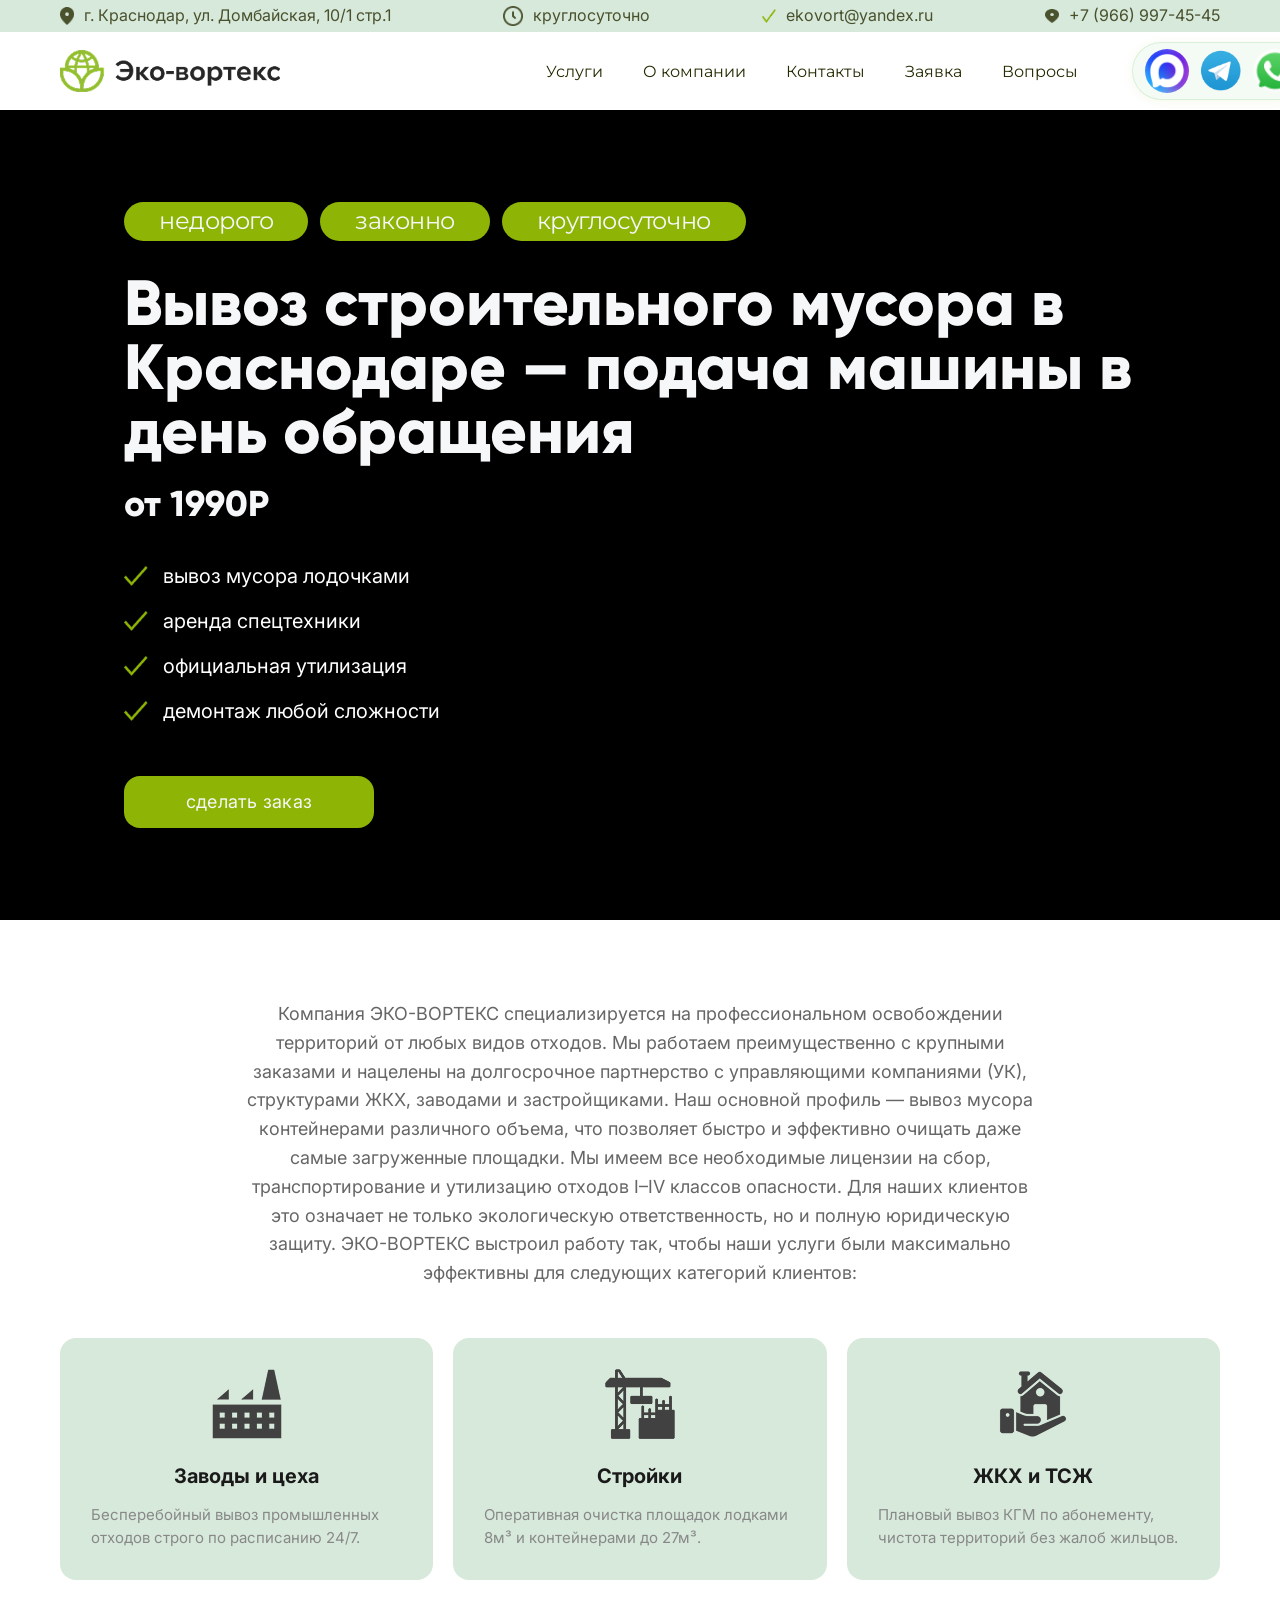
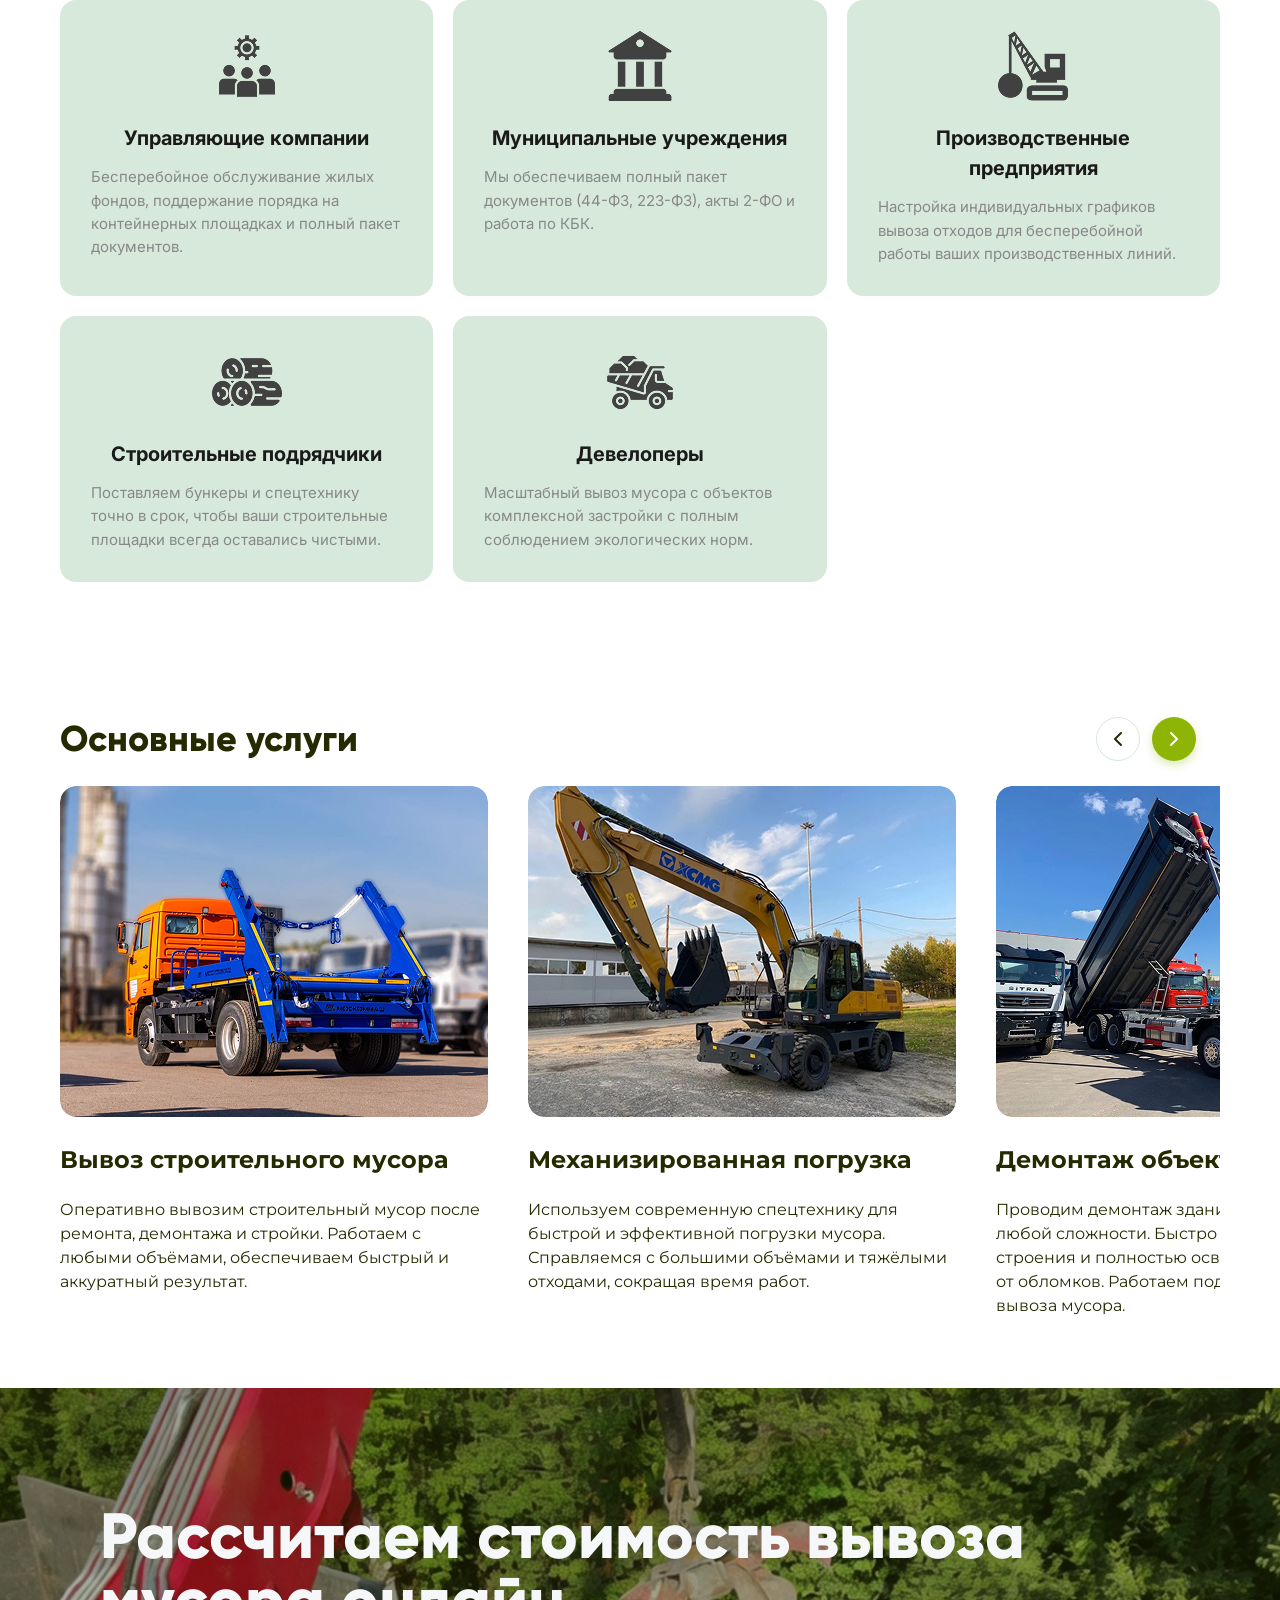
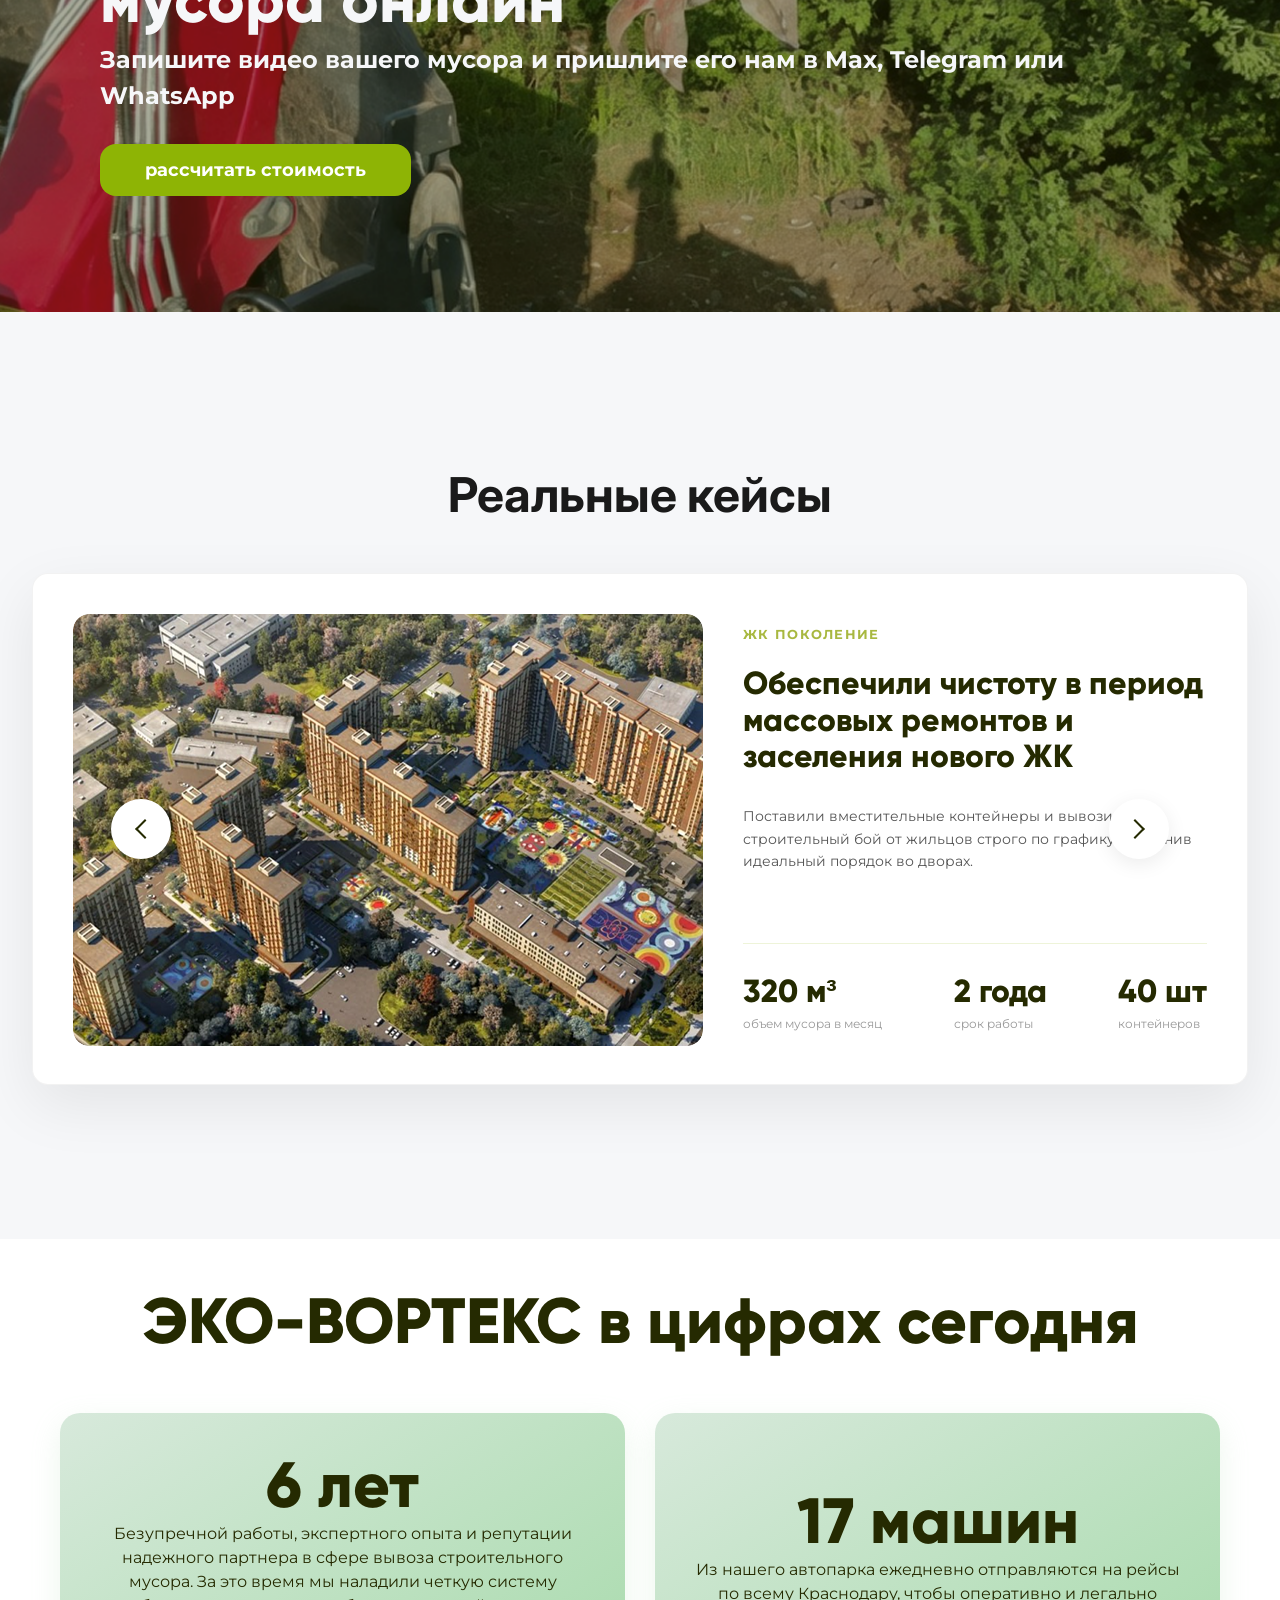
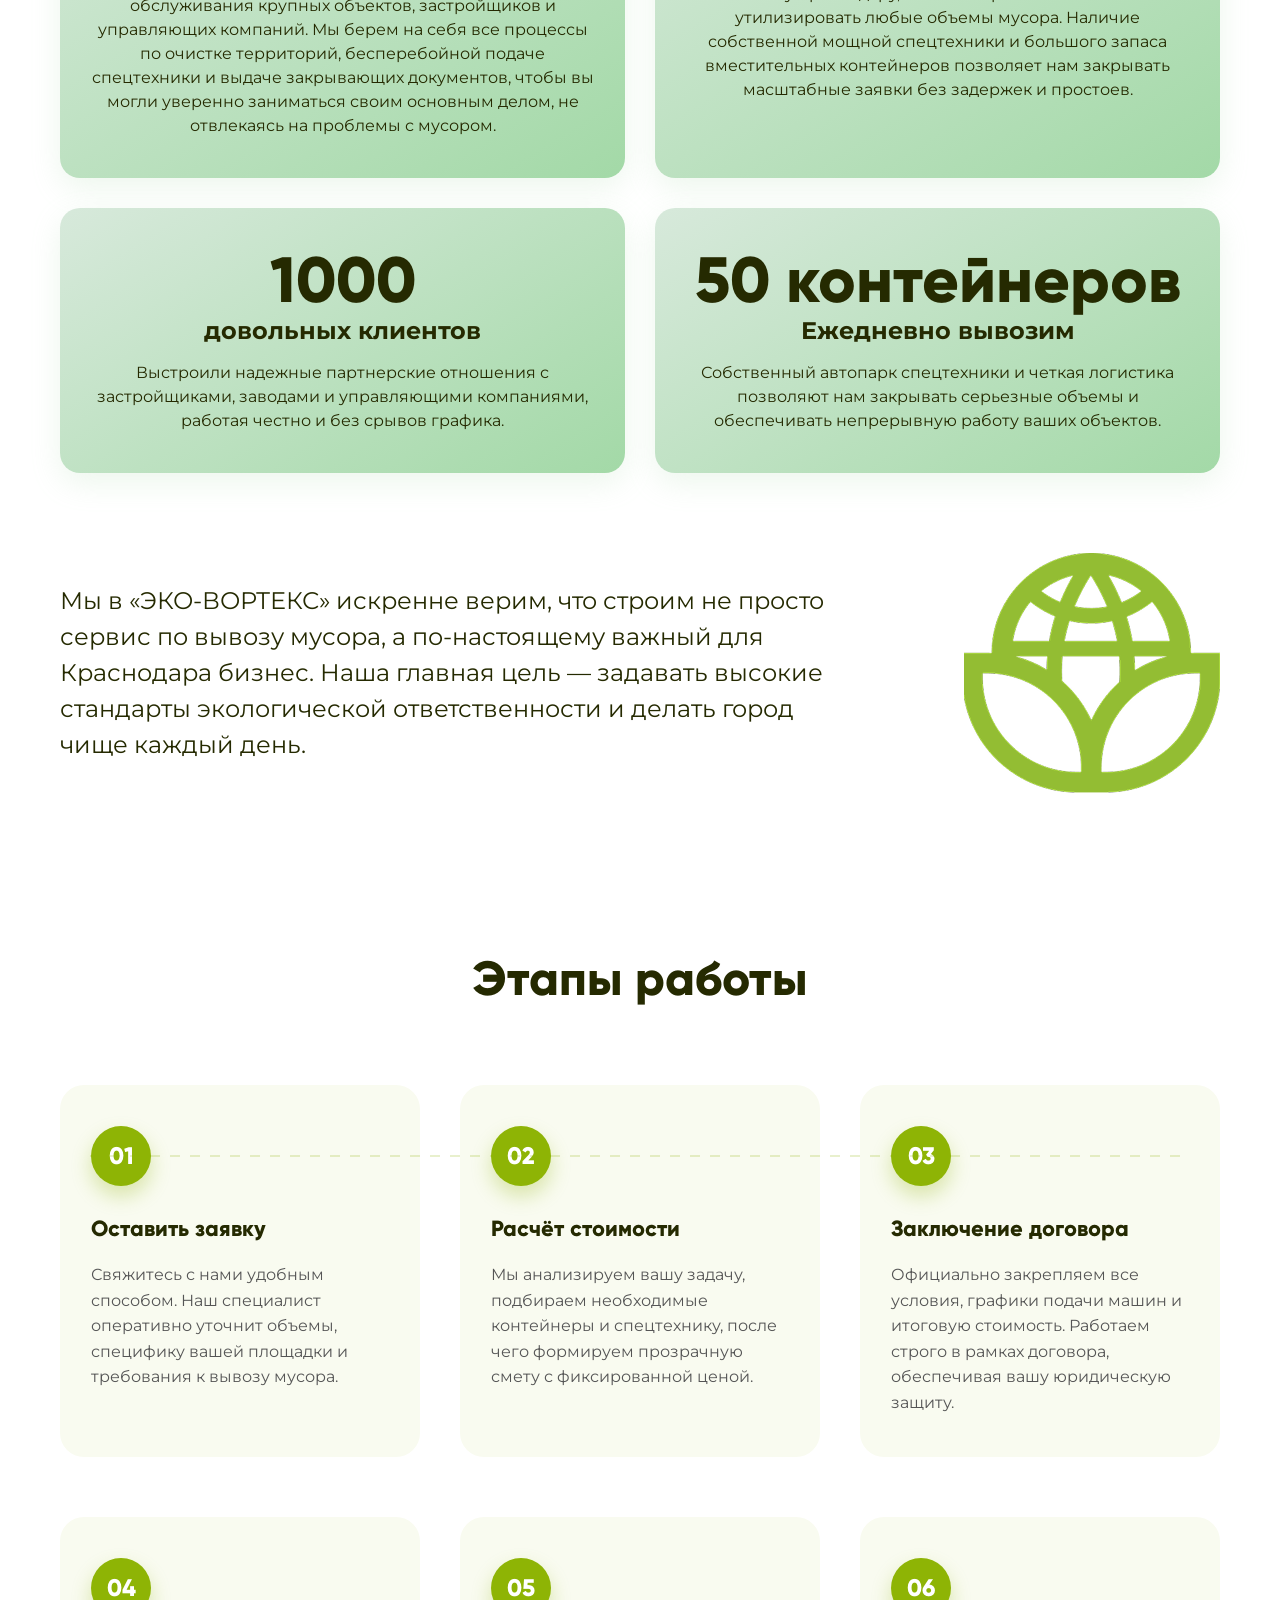
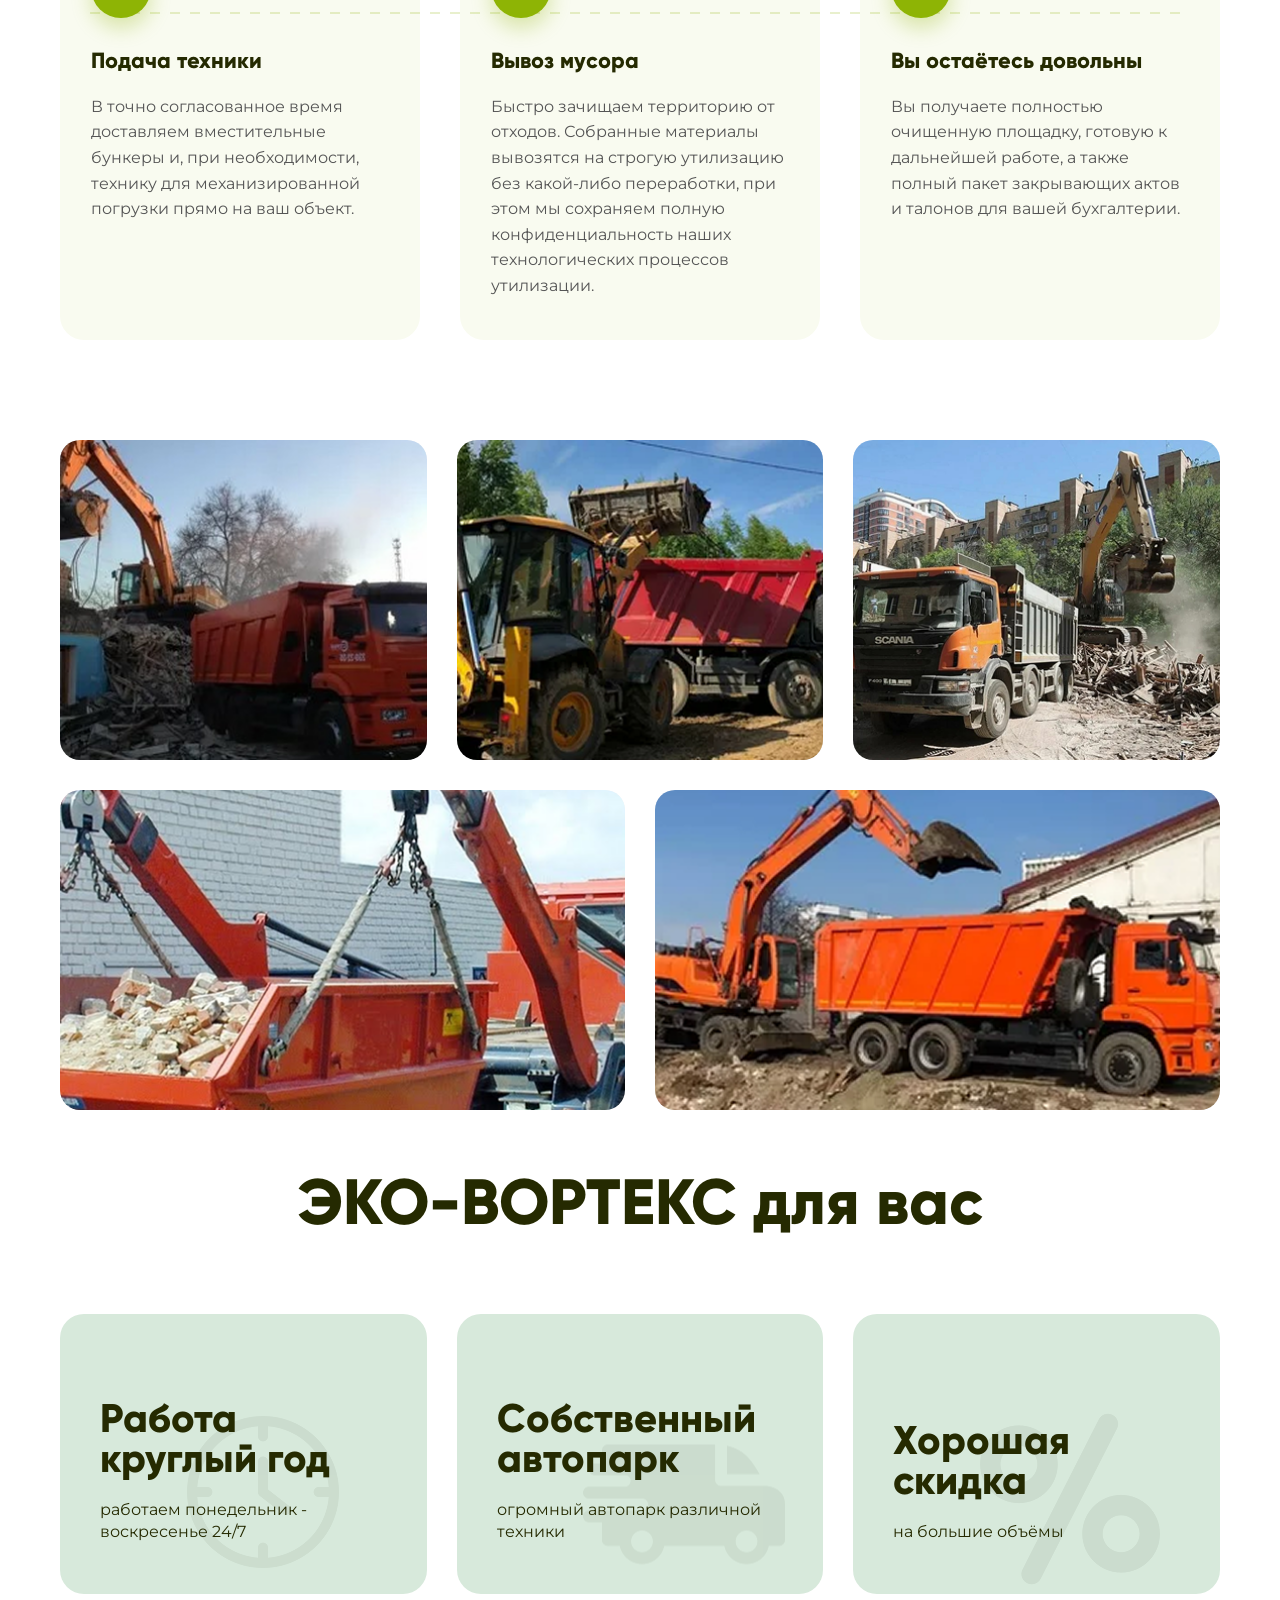
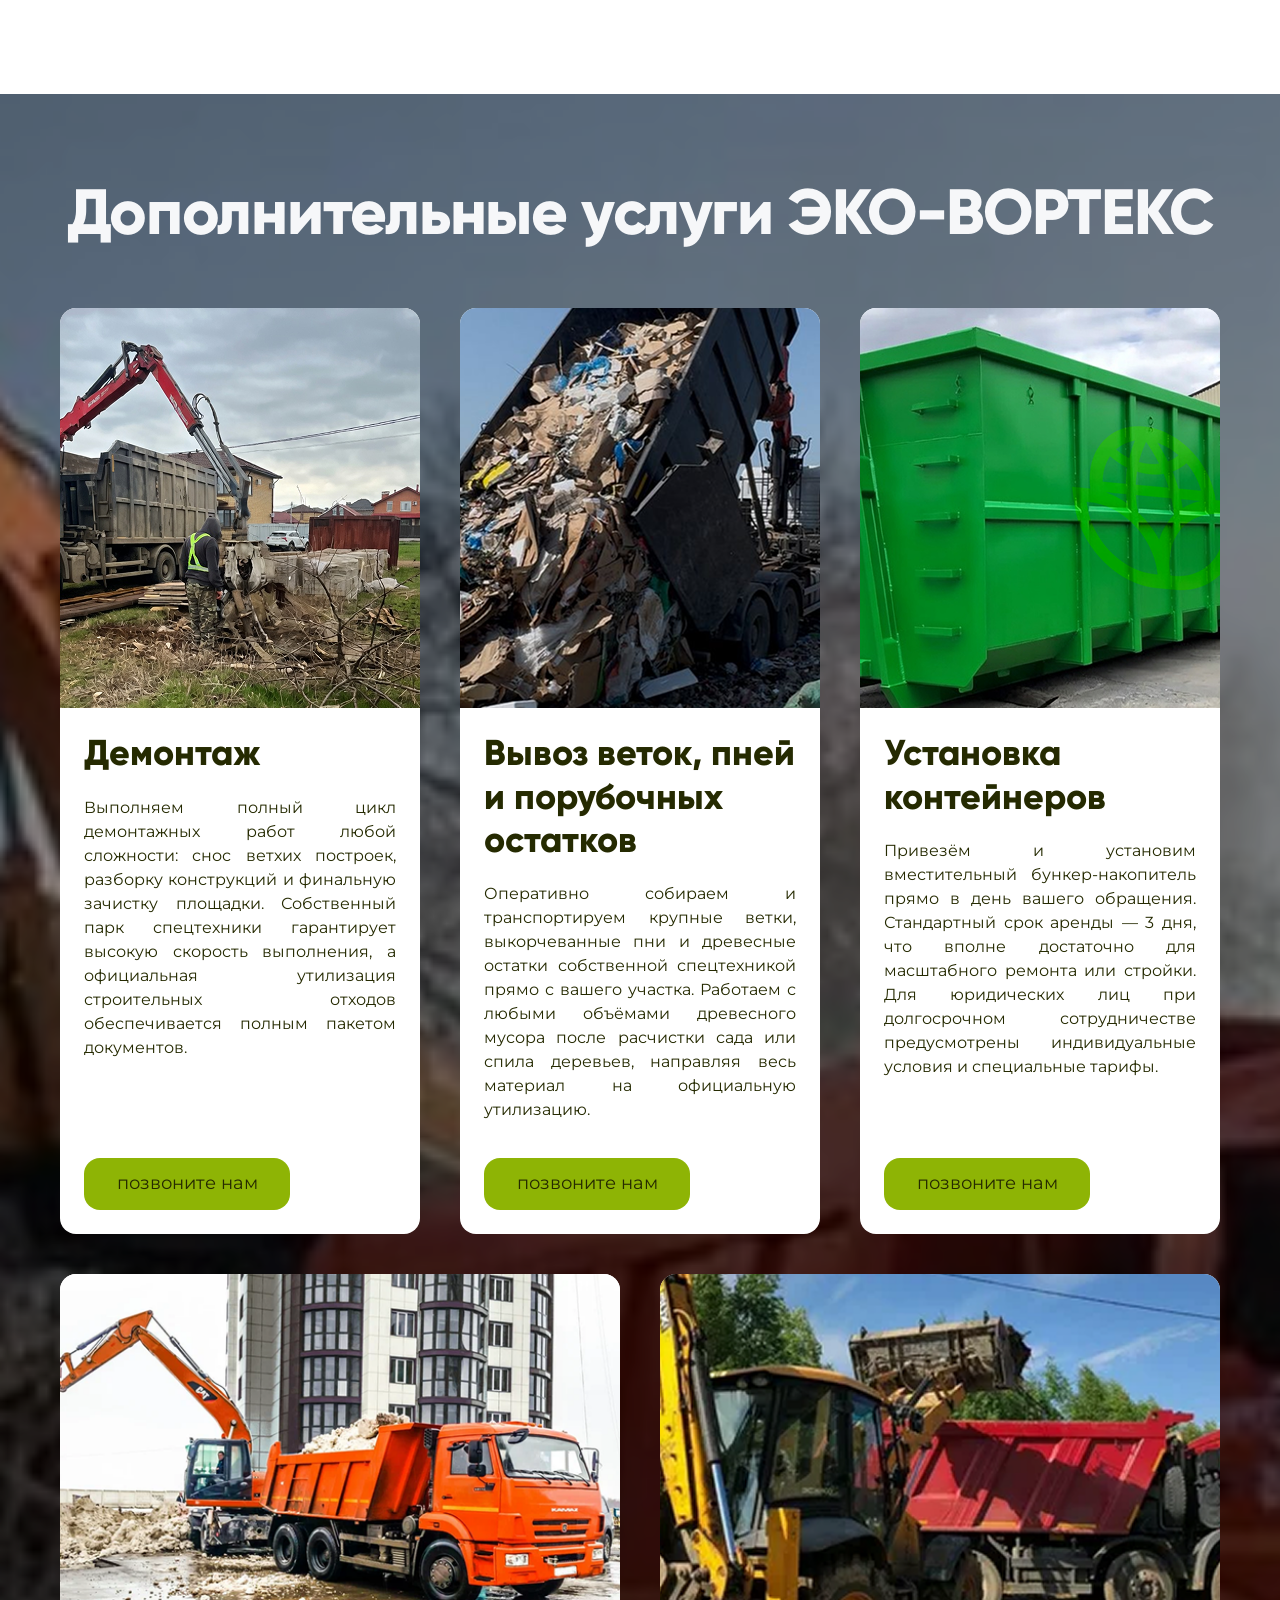
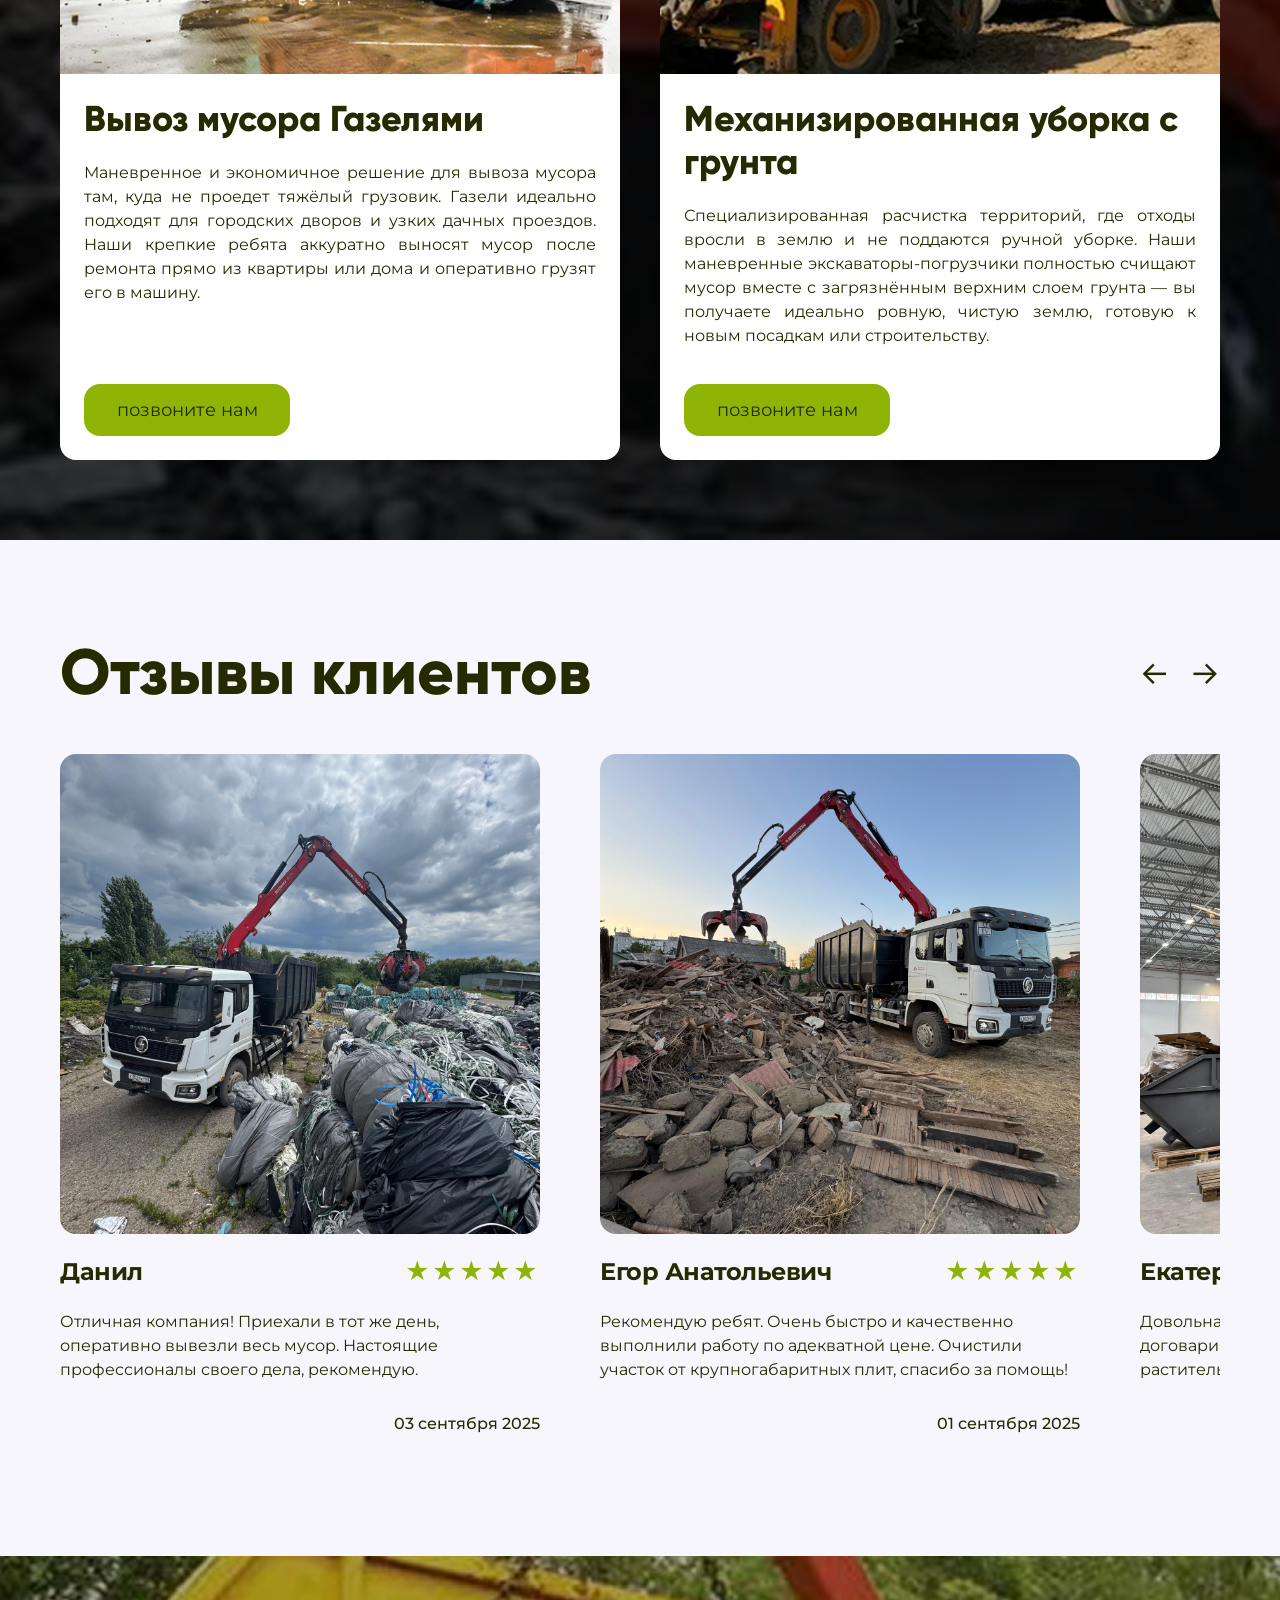
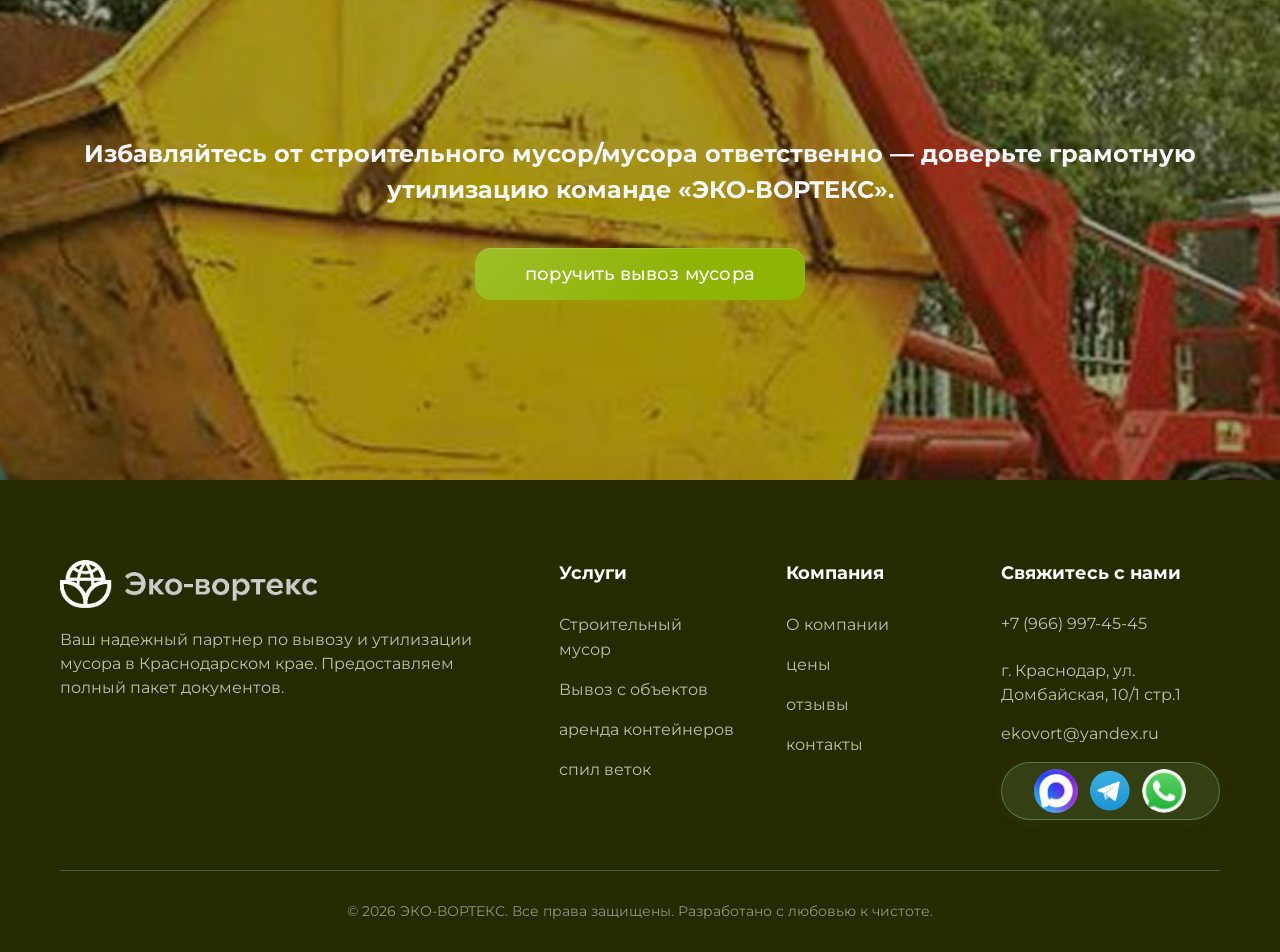
==== commit a6e943e3: "feat: content update for target audience cards and services slider" ====
--- a/index.html
+++ b/index.html
@@ -51,29 +51,29 @@
         <section class="what-we-do">
             <div class="container">
                 <div class="section-header">
-                    <h2 class="section-title">Эко Вортекс</h2>
-                    <p class="section-desc">Компания Эко Вортекс специализируется на профессиональном освобождении
+                    <!-- <h2 class="section-title">Эко Вортекс</h2> -->
+                    <p class="section-desc">Компания ЭКО-ВОРТЕКС специализируется на профессиональном освобождении
                         территорий от любых видов отходов. Мы работаем преимущественно с крупными заказами и нацелены на
                         долгосрочное партнерство с управляющими компаниями (УК), структурами ЖКХ, заводами и
-                        застройщиками. Наш основной профиль — вывоз мусора контейнерами различного объема, что позволяет
-                        быстро и эффективно очищать даже самые загруженные площадки.</p>
-                    <p>Мы имеем все необходимые лицензии на сбор, транспортирование и утилизацию отходов I–IV классов
+                        застройщиками.
+
+                        Наш основной профиль — вывоз мусора контейнерами различного объема, что позволяет быстро и
+                        эффективно очищать даже самые загруженные площадки.
+
+                        Мы имеем все необходимые лицензии на сбор, транспортирование и утилизацию отходов I–IV классов
                         опасности. Для наших клиентов это означает не только экологическую ответственность, но и полную
                         юридическую защиту.
-                    </p>
-                    <p>Эко-Вортекс выстроил работу так, чтобы наши услуги были максимально эффективны для следующих
+
+                        ЭКО-ВОРТЕКС выстроил работу так, чтобы наши услуги были максимально эффективны для следующих
                         категорий клиентов:
                     </p>
+
+
                 </div>
                 <div class="for-whom-cards">
                     <div class="for-whom-card">
-                        <div class="for-whom-icon"><img src="images/who_we_work_for/1.png" alt=""></div>
-                        <h3>Госзаказы</h3>
-                        <p>Полный пакет документов (44-ФЗ, 223-ФЗ), акты 2-ФО и работа по КБК.</p>
-                    </div>
-                    <div class="for-whom-card">
                         <div class="for-whom-icon"><img src="images/who_we_work_for/2.png" alt=""></div>
-                        <h3>Заводы и Цеха</h3>
+                        <h3>Заводы и цеха</h3>
                         <p>Бесперебойный вывоз промышленных отходов строго по расписанию 24/7.</p>
                     </div>
                     <div class="for-whom-card">
@@ -86,7 +86,6 @@
                         <h3>ЖКХ и ТСЖ</h3>
                         <p>Плановый вывоз КГМ по абонементу, чистота территорий без жалоб жильцов.</p>
                     </div>
-
                     <div class="for-whom-card">
                         <div class="for-whom-icon"><img src="images/who_we_work_for/5.png" alt=""></div>
                         <h3>Управляющие компании</h3>
@@ -94,23 +93,27 @@
                             полный пакет документов.</p>
                     </div>
                     <div class="for-whom-card">
+                        <div class="for-whom-icon"><img src="images/who_we_work_for/1.png" alt=""></div>
+                        <h3>Муниципальные учреждения</h3>
+                        <p>Мы обеспечиваем полный пакет документов (44-ФЗ, 223-ФЗ), акты 2-ФО и работа по КБК.</p>
+                    </div>
+                    <div class="for-whom-card">
                         <div class="for-whom-icon"><img src="images/who_we_work_for/6.png" alt=""></div>
-                        <h3>Демонтаж объектов</h3>
-                        <p>Снос ветхих строений и конструкций под ключ с мгновенным освобождением территории от
-                            обломков.</p>
+                        <h3>Производственные предприятия</h3>
+                        <p>Настройка индивидуальных графиков вывоза отходов для бесперебойной работы ваших
+                            производственных линий.</p>
                     </div>
                     <div class="for-whom-card">
                         <div class="for-whom-icon"><img src="images/who_we_work_for/7.png" alt=""></div>
-                        <h3>Порубочные остатки</h3>
-                        <p>Вывоз спиленных веток, массивных стволов и тяжелых пней вместительными бункерами за
-                            минимальное количество рейсов.</p>
+                        <h3>Строительные подрядчики</h3>
+                        <p>Поставляем бункеры и спецтехнику точно в срок, чтобы ваши строительные площадки всегда
+                            оставались чистыми.</p>
                     </div>
                     <div class="for-whom-card">
                         <div class="for-whom-icon"><img src="images/who_we_work_for/8.png" alt=""></div>
-                        <h3>Сбор с грунта</h3>
-                        <p>Механизированная погрузка отходов независимо от сложности ландшафта. Полная зачистка навалов
-                            спецтехникой до идеальной чистоты.</p>
-
+                        <h3>Девелоперы</h3>
+                        <p>Масштабный вывоз мусора с объектов комплексной застройки с полным соблюдением экологических
+                            норм.</p>
                     </div>
                 </div>
             </div>
@@ -122,7 +125,7 @@
                 <div class="clients_content">
                     <div class="clients__left">
                         <h2 class="clients__title">Кому подойдут наши услуги?</h2>
-                        <p class="clients__desc">Сервис «ЭКО-Вортекс» открыт для всех, кто нуждается в грамотном вывозе
+                        <p class="clients__desc">Сервис «ЭКО-ВОРТЕКС» открыт для всех, кто нуждается в грамотном вывозе
                             строительного мусора. На практике мы выделяем пять ключевых направлений сотрудничества: мы
                             активно работаем с муниципальными учреждениями, производственными предприятиями,
                             строительными подрядчиками, организациями ЖКХ/ТСЖ и крупными девелоперами. При всей разности
@@ -141,7 +144,7 @@
                                     <h3 class="clients__item-title">Муниципальные учреждения</h3>
                                     <p class="clients__item-desc">Избавим от городских отходов без риска штрафных
                                         санкций и
-                                        привлечения лишней техники. «ЭКО-Вортекс» предоставляет полную документацию:
+                                        привлечения лишней техники. «ЭКО-ВОРТЕКС» предоставляет полную документацию:
                                         действующие лицензии, акты 2-ФО и реестры отходов, обеспечивая стопроцентное
                                         соответствие нормам 44-ФЗ и 223-ФЗ. Работаем по графику 24/7, подаем транспорт
                                         от 2
@@ -163,7 +166,7 @@
                                         или по звонку 24/7 — производственная линия не остановится. В наличии
                                         официальная
                                         лицензия, ведем журналы ФККО, своевременно предоставляем всю отчетность. При
-                                        оформлении годового контракта с «ЭКО-Вортекс» вы получаете зафиксированный
+                                        оформлении годового контракта с «ЭКО-ВОРТЕКС» вы получаете зафиксированный
                                         тариф, а
                                         предоставление контейнеров и ломовоза уже включено в условия.</p>
                                 </div>
@@ -188,7 +191,7 @@
                                     <p class="clients__item-desc">Плановый вывоз 33 м³ крупногабаритного мусора (КГМ) по
                                         стабильному абонементу — гарантия чистоты территории и отсутствия жалоб от
                                         жильцов.
-                                        Специалисты «ЭКО-Вортекс» установят накопительный контейнер, точно рассчитанный
+                                        Специалисты «ЭКО-ВОРТЕКС» установят накопительный контейнер, точно рассчитанный
                                         под
                                         ваши объемы.</p>
                                 </div>
@@ -202,7 +205,7 @@
                                     <p class="clients__item-desc">Легально транспортируем до 330 м³ строительного мусора
                                         ежедневно с помощью собственных ломовозов. Полный пакет закрывающих документов
                                         от
-                                        «ЭКО-Вортекс» подготавливается в день проведения работ. Для сбора мусора на
+                                        «ЭКО-ВОРТЕКС» подготавливается в день проведения работ. Для сбора мусора на
                                         объекте
                                         предоставляем вместительные бункеры до 27 кубов.</p>
                                 </div>
@@ -215,26 +218,32 @@
             <!-- Draggable Slider Container -->
             <div class="clients__slider-section" style="position: relative;">
                 <div class="container">
-                    <div class="clients__slider-nav"
-                        style="display: flex; gap: 12px; justify-content: flex-end; margin-bottom: 20px; padding-right: 24px;">
-                        <button class="clients__nav-prev"
-                            style="width: 44px; height: 44px; border-radius: 50%; border: 1px solid #d7e9db; background: transparent; cursor: pointer; display: flex; align-items: center; justify-content: center; transition: 0.3s;"
-                            onmouseover="this.style.background='#f6f7f9'"
-                            onmouseout="this.style.background='transparent'">
-                            <svg width="24" height="24" fill="none" stroke="#252a01" stroke-width="2"
-                                viewBox="0 0 24 24">
-                                <path d="M15 18L9 12L15 6" stroke-linecap="round" stroke-linejoin="round" />
-                            </svg>
-                        </button>
-                        <button class="clients__nav-next"
-                            style="width: 44px; height: 44px; border-radius: 50%; border: none; background: #8eb405; cursor: pointer; display: flex; align-items: center; justify-content: center; transition: 0.3s; box-shadow: 0 4px 10px rgba(142,180,5,0.3);"
-                            onmouseover="this.style.transform='scale(1.05)'"
-                            onmouseout="this.style.transform='scale(1)'">
-                            <svg width="24" height="24" fill="none" stroke="#ffffff" stroke-width="2"
-                                viewBox="0 0 24 24">
-                                <path d="M9 18L15 12L9 6" stroke-linecap="round" stroke-linejoin="round" />
-                            </svg>
-                        </button>
+                    <div class="clients__slider-header"
+                        style="display: flex; justify-content: space-between; align-items: center; margin-bottom: 20px;">
+                        <h2
+                            style="font-family: var(--third-family); font-weight: 800; font-size: 36px; color: #252a01; margin: 0;">
+                            Основные услуги</h2>
+                        <div class="clients__slider-nav"
+                            style="display: flex; gap: 12px; justify-content: flex-end; padding-right: 24px;">
+                            <button class="clients__nav-prev"
+                                style="width: 44px; height: 44px; border-radius: 50%; border: 1px solid #d7e9db; background: transparent; cursor: pointer; display: flex; align-items: center; justify-content: center; transition: 0.3s;"
+                                onmouseover="this.style.background='#f6f7f9'"
+                                onmouseout="this.style.background='transparent'">
+                                <svg width="24" height="24" fill="none" stroke="#252a01" stroke-width="2"
+                                    viewBox="0 0 24 24">
+                                    <path d="M15 18L9 12L15 6" stroke-linecap="round" stroke-linejoin="round" />
+                                </svg>
+                            </button>
+                            <button class="clients__nav-next"
+                                style="width: 44px; height: 44px; border-radius: 50%; border: none; background: #8eb405; cursor: pointer; display: flex; align-items: center; justify-content: center; transition: 0.3s; box-shadow: 0 4px 10px rgba(142,180,5,0.3);"
+                                onmouseover="this.style.transform='scale(1.05)'"
+                                onmouseout="this.style.transform='scale(1)'">
+                                <svg width="24" height="24" fill="none" stroke="#ffffff" stroke-width="2"
+                                    viewBox="0 0 24 24">
+                                    <path d="M9 18L15 12L9 6" stroke-linecap="round" stroke-linejoin="round" />
+                                </svg>
+                            </button>
+                        </div>
                     </div>
                     <div class="clients__slider-container" id="draggable-slider">
                         <div class="clients__slider">
@@ -242,41 +251,46 @@
                                 <div class="clients__card-img">
                                     <img src="images/clients__slider-section_images/Frame 98.png" alt="project">
                                 </div>
-                                <h3 class="clients__card-title">Муниципальные учреждения</h3>
-                                <p class="clients__card-desc">Мы обеспечиваем полное документальное сопровождение для
-                                    государственных заказчиков, соблюдая все требования 44-ФЗ и 223-ФЗ.</p>
+                                <h3 class="clients__card-title">Вывоз строительного мусора</h3>
+                                <p class="clients__card-desc">Оперативно вывозим строительный мусор после ремонта,
+                                    демонтажа и стройки. Работаем с любыми объёмами, обеспечиваем быстрый и аккуратный
+                                    результат.</p>
                             </div>
                             <div class="clients__card">
                                 <div class="clients__card-img">
                                     <img src="images/clients__slider-section_images/Frame 98-1.png" alt="project">
                                 </div>
-                                <h3 class="clients__card-title">Производственные предприятия</h3>
-                                <p class="clients__card-desc">Настройка индивидуальных графиков вывоза отходов для
-                                    бесперебойной работы ваших производственных линий.</p>
+                                <h3 class="clients__card-title">Механизированная погрузка</h3>
+                                <p class="clients__card-desc">Используем современную спецтехнику для быстрой и
+                                    эффективной погрузки мусора. Справляемся с большими объёмами и тяжёлыми отходами,
+                                    сокращая время работ.</p>
                             </div>
                             <div class="clients__card">
                                 <div class="clients__card-img">
                                     <img src="images/clients__slider-section_images/Frame 98-2.png" alt="project">
                                 </div>
-                                <h3 class="clients__card-title">Строительные подрядчики</h3>
-                                <p class="clients__card-desc">Поставляем бункеры и спецтехнику точно в срок, чтобы ваши
-                                    строительные площадки всегда оставались чистыми.</p>
+                                <h3 class="clients__card-title">Демонтаж объектов</h3>
+                                <p class="clients__card-desc">Проводим демонтаж зданий и конструкций любой сложности.
+                                    Быстро сносим ветхие строения и полностью освобождаем территорию от обломков.
+                                    Работаем под ключ — от разборки до вывоза мусора.</p>
                             </div>
                             <div class="clients__card">
                                 <div class="clients__card-img">
                                     <img src="images/clients__slider-section_images/Frame 98-3.png" alt="project">
                                 </div>
-                                <h3 class="clients__card-title">ЖКХ и ТСЖ</h3>
-                                <p class="clients__card-desc">Организуем системный вывоз крупногабаритного мусора,
-                                    помогая поддерживать чистоту придомовых территорий.</p>
+                                <h3 class="clients__card-title">Порубочные остатки</h3>
+                                <p class="clients__card-desc">Вывозим спиленные ветки, стволы и пни с участков любого
+                                    масштаба. Используем вместительные бункеры, что позволяет сократить количество
+                                    рейсов и снизить затраты.</p>
                             </div>
                             <div class="clients__card">
                                 <div class="clients__card-img">
                                     <img src="images/clients__slider-section_images/Frame 98-4.png" alt="project">
                                 </div>
-                                <h3 class="clients__card-title">Девелоперы</h3>
-                                <p class="clients__card-desc">Масштабный вывоз мусора с объектов комплексной застройки с
-                                    полным соблюдением экологических норм.</p>
+                                <h3 class="clients__card-title">Сбор с грунта</h3>
+                                <p class="clients__card-desc">Выполняем механизированную погрузку отходов с земли,
+                                    включая сложные и неровные участки. Полностью зачищаем территорию спецтехникой до
+                                    чистого состояния.</p>
                             </div>
                         </div>
                     </div>
@@ -289,7 +303,7 @@
             <div class="container">
                 <div class="adv-header">
                     <p class="adv-eyebrow">Наши преимущества</p>
-                    <h2 class="adv-title">Почему выбирают<br>ЭКО-Вортекс</h2>
+                    <h2 class="adv-title">Почему выбирают<br>ЭКО-ВОРТЕКС</h2>
                 </div>
                 <div class="adv-list">
 
@@ -569,7 +583,7 @@
         </section>
         <section class="numbers">
             <div class="container">
-                <h2 class="numbers__title">Эко-вортекс в цифрах сегодня</h2>
+                <h2 class="numbers__title">ЭКО-ВОРТЕКС в цифрах сегодня</h2>
                 <div class="numbers__cards">
                     <div class="numbers__card">
                         <div class="numbers__card-val">6 лет</div>
@@ -603,7 +617,7 @@
 
                 <div class="numbers__info">
                     <p class="numbers__info-text">
-                        Мы в «ЭКО-Вортекс» искренне верим, что строим не просто сервис по вывозу мусора, а
+                        Мы в «ЭКО-ВОРТЕКС» искренне верим, что строим не просто сервис по вывозу мусора, а
                         по-настоящему важный для Краснодара бизнес. Наша главная цель — задавать высокие стандарты
                         экологической ответственности и делать город чище каждый день.
                     </p>
@@ -702,7 +716,7 @@
         <!-- Eco Vortex for You Section -->
         <section class="eco_vortex_foryou">
             <div class="container">
-                <h2 class="eco_vortex_foryou_tittle">Эко-вортекс для вас</h2>
+                <h2 class="eco_vortex_foryou_tittle">ЭКО-ВОРТЕКС для вас</h2>
                 <div class="eco_vortex_foryou_cards">
                     <div class="eco_vortex_foryou_card">
                         <div class="eco_vortex_foryou_card_info">
@@ -738,7 +752,7 @@
         <!-- New Detailed Features Grid -->
         <section class="features-detailed">
             <div class="container">
-                <h2 class="features-detailed__title">Услуги по вывозу мусора в Краснодаре</h2>
+                <h2 class="features-detailed__title">Дополнительные услуги ЭКО-ВОРТЕКС</h2>
                 <div class="features-detailed_content">
                     <!-- Top Row: 3 Cards -->
                     <div class="feature-card-detailed">
@@ -813,7 +827,7 @@
                 <p class="furniture-banner__text">
                     Мы подходим к расчистке территорий комплексно. Выполняем демонтаж любой сложности, спил деревьев,
                     веток и пней, а также забираем поддоны на утилизацию. Полный список работ смотрите на странице <a
-                        href="services.html" class="furniture-banner__link">Наши услуги</a>.
+                        href="uslugi.html" class="furniture-banner__link">Наши услуги</a>.
                 </p>
             </div>
         </section> -->
@@ -906,7 +920,7 @@
             <div class="container">
                 <h2 class="cta-banner__title">Избавляйтесь от строительного мусор/мусора ответственно — доверьте
                     грамотную
-                    утилизацию команде «ЭКО-Вортекс».</h2>
+                    утилизацию команде «ЭКО-ВОРТЕКС».</h2>
                 <button class="cta-banner__btn btn-call">поручить вывоз мусора</button>
             </div>
         </section>
--- a/css/main.css
+++ b/css/main.css
@@ -5968,10 +5968,6 @@
         display: none;
     }
 
-    .btn-call {
-        display: none !important;
-    }
-
     .hero__title {
         font-size: 38px;
     }
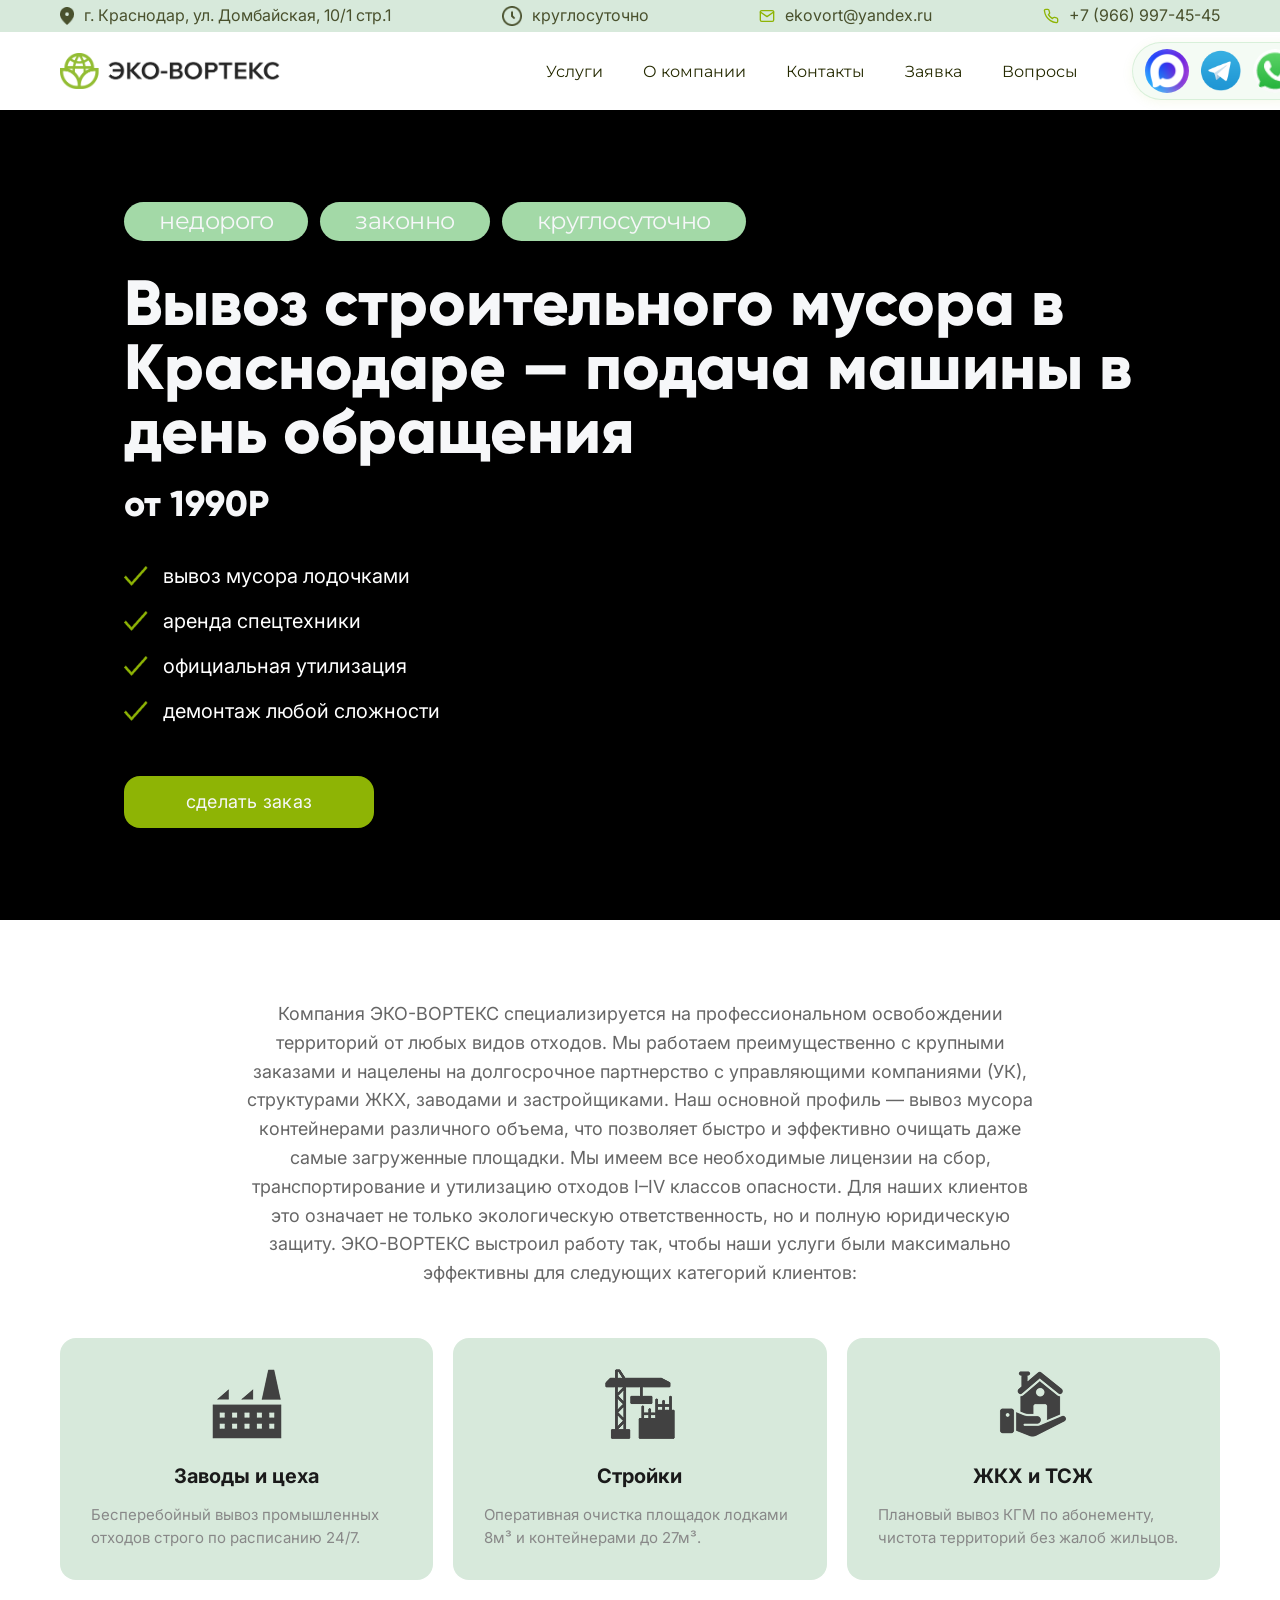
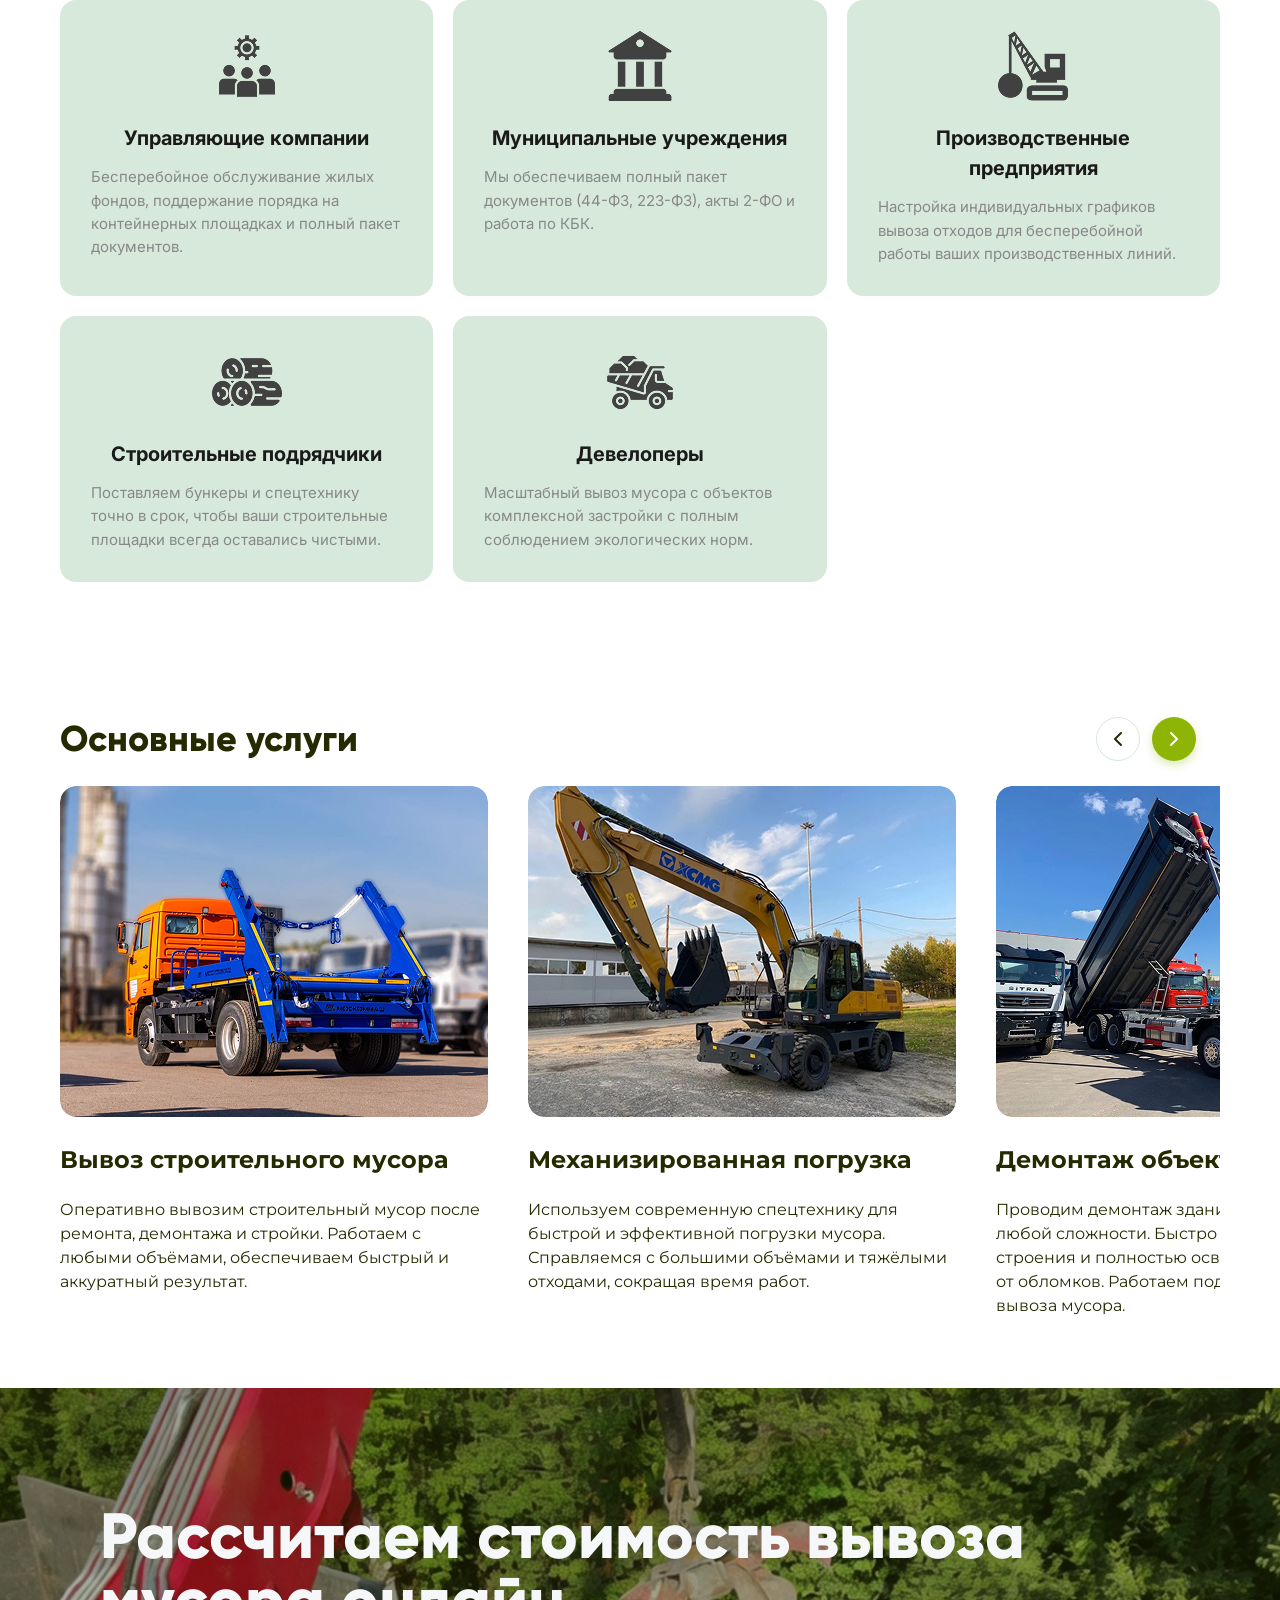
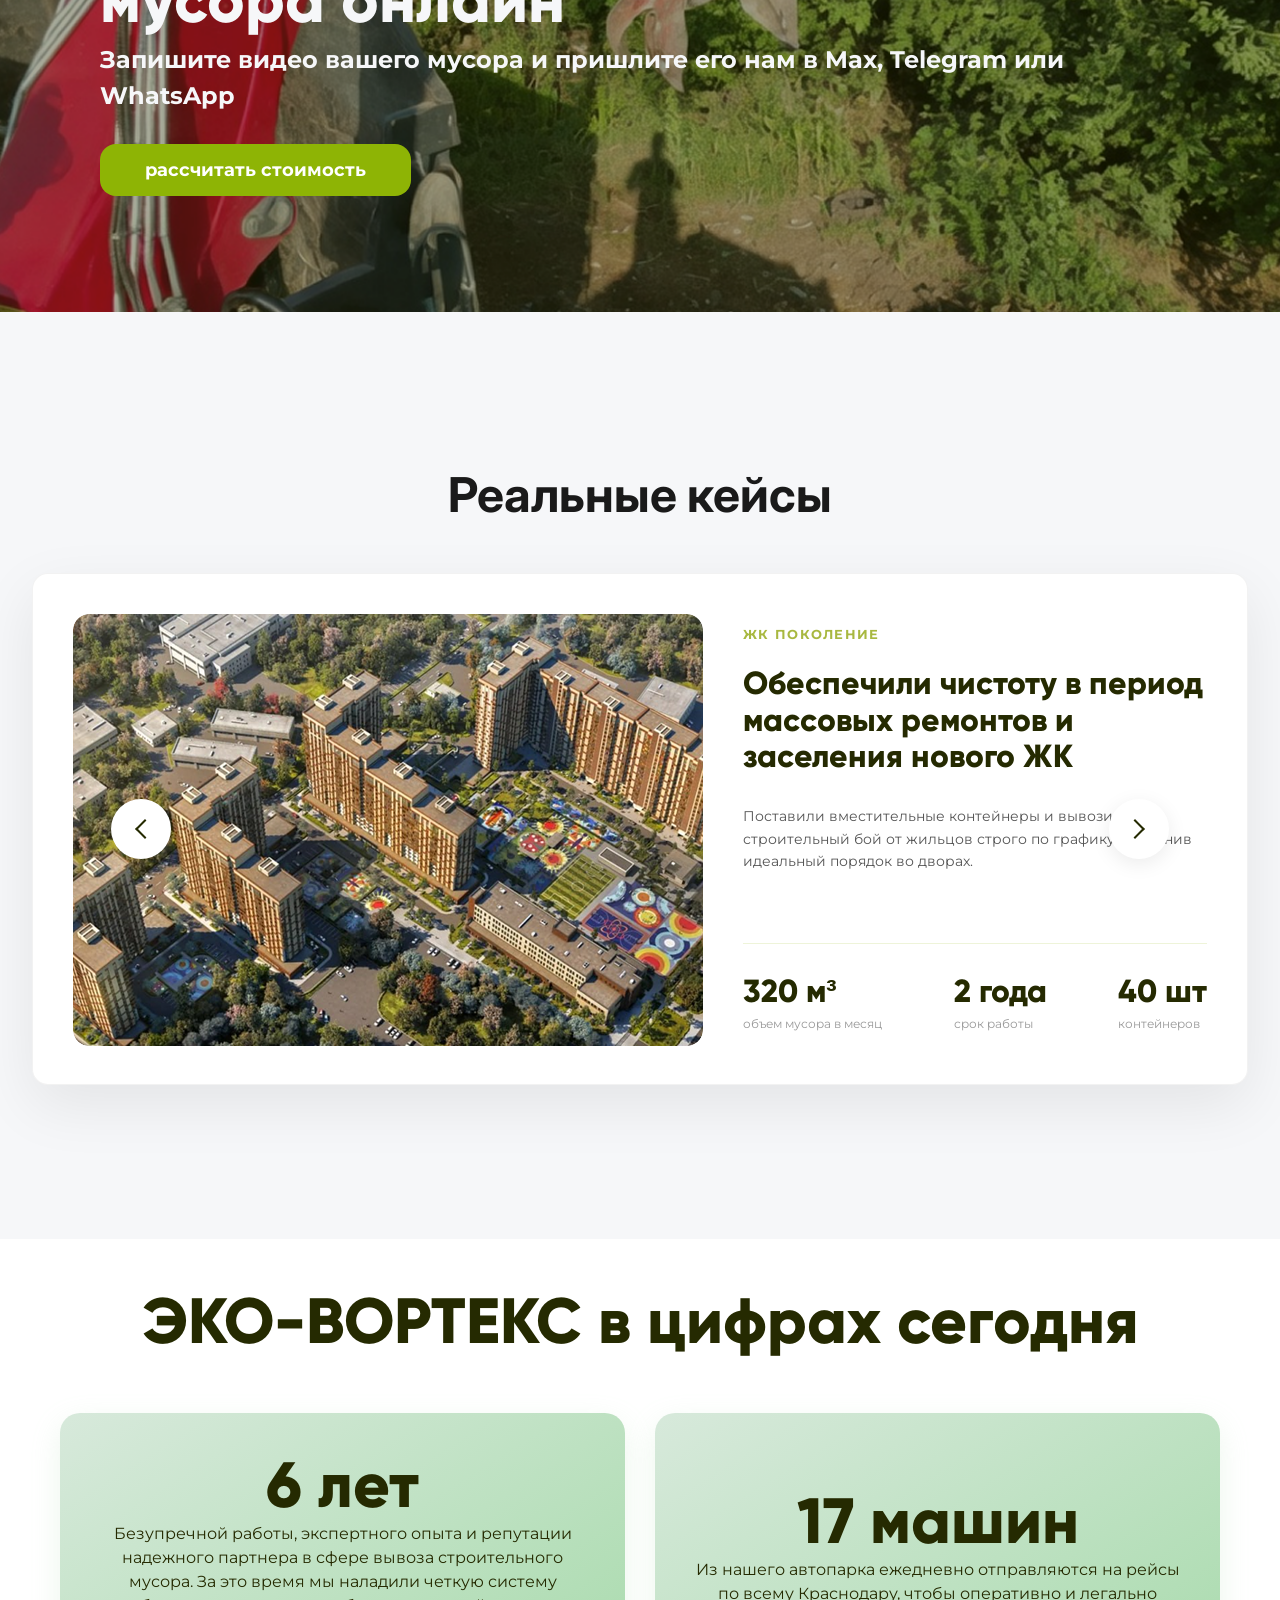
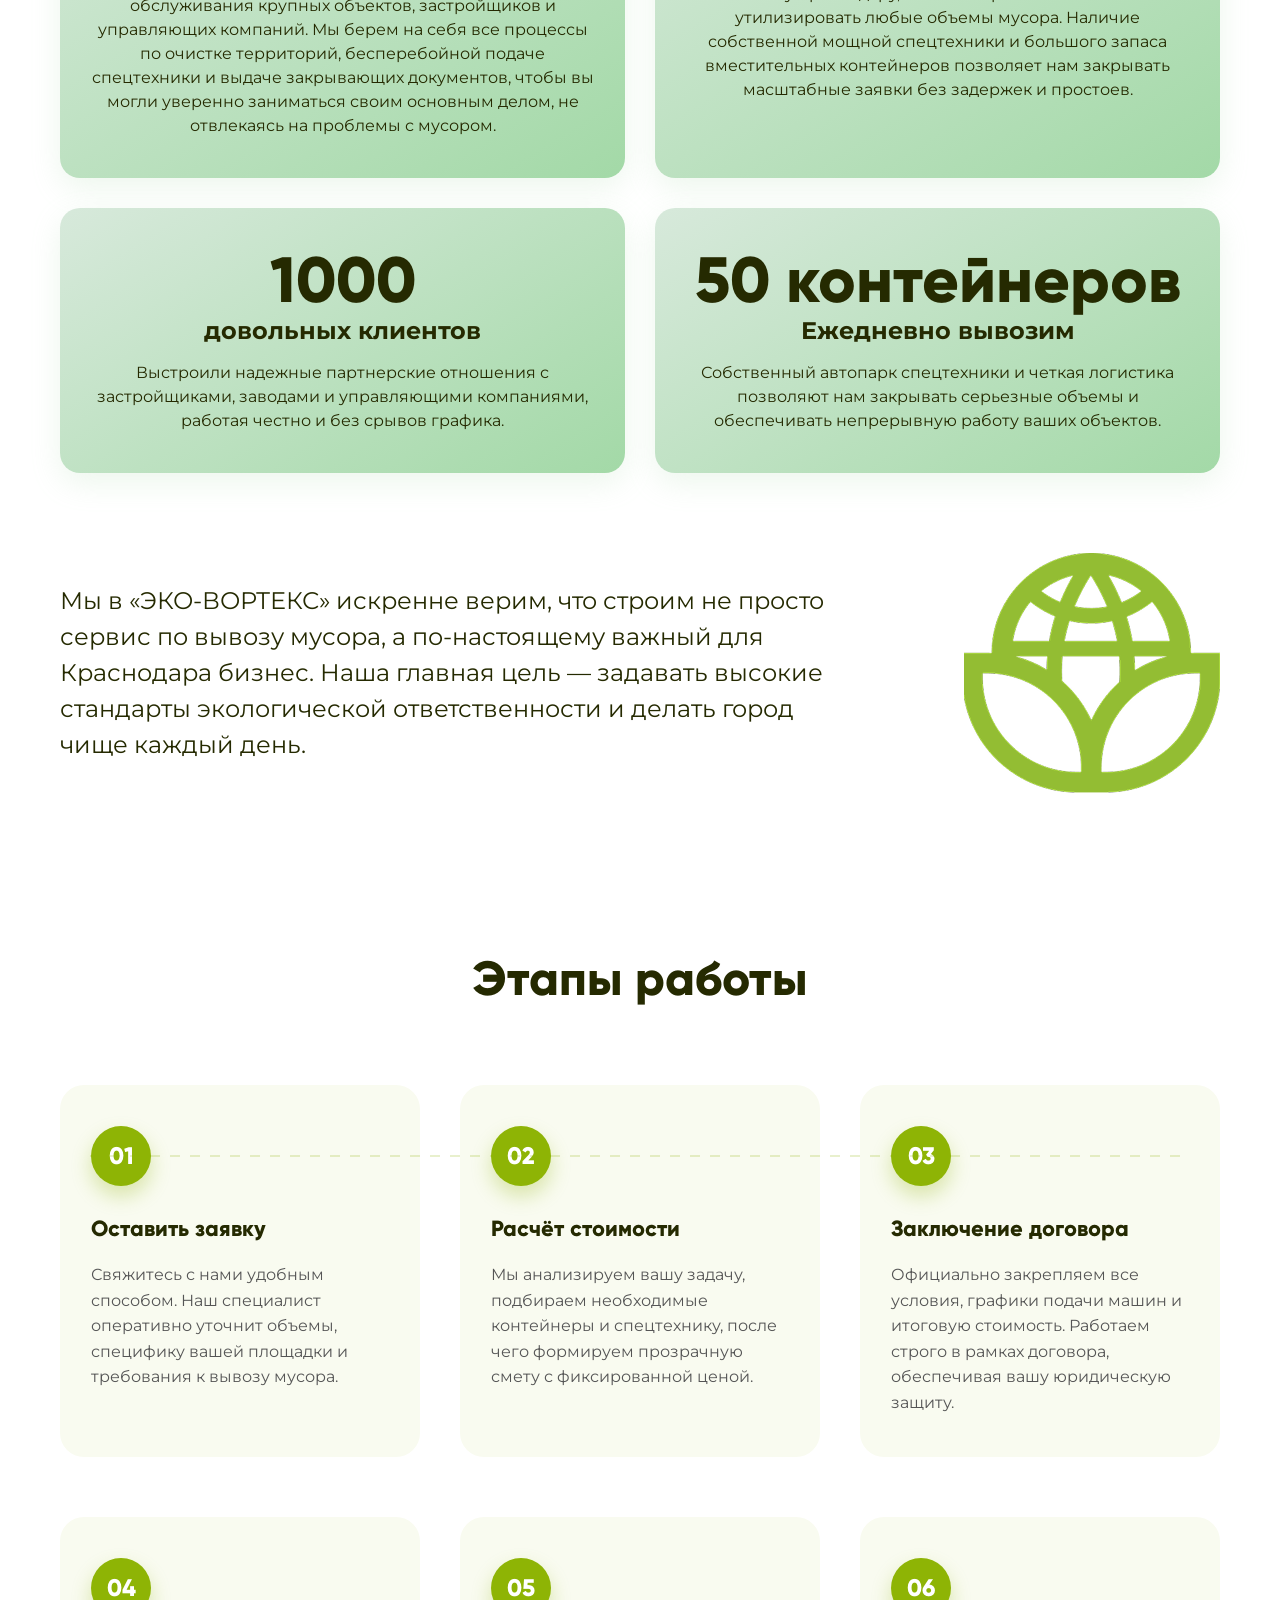
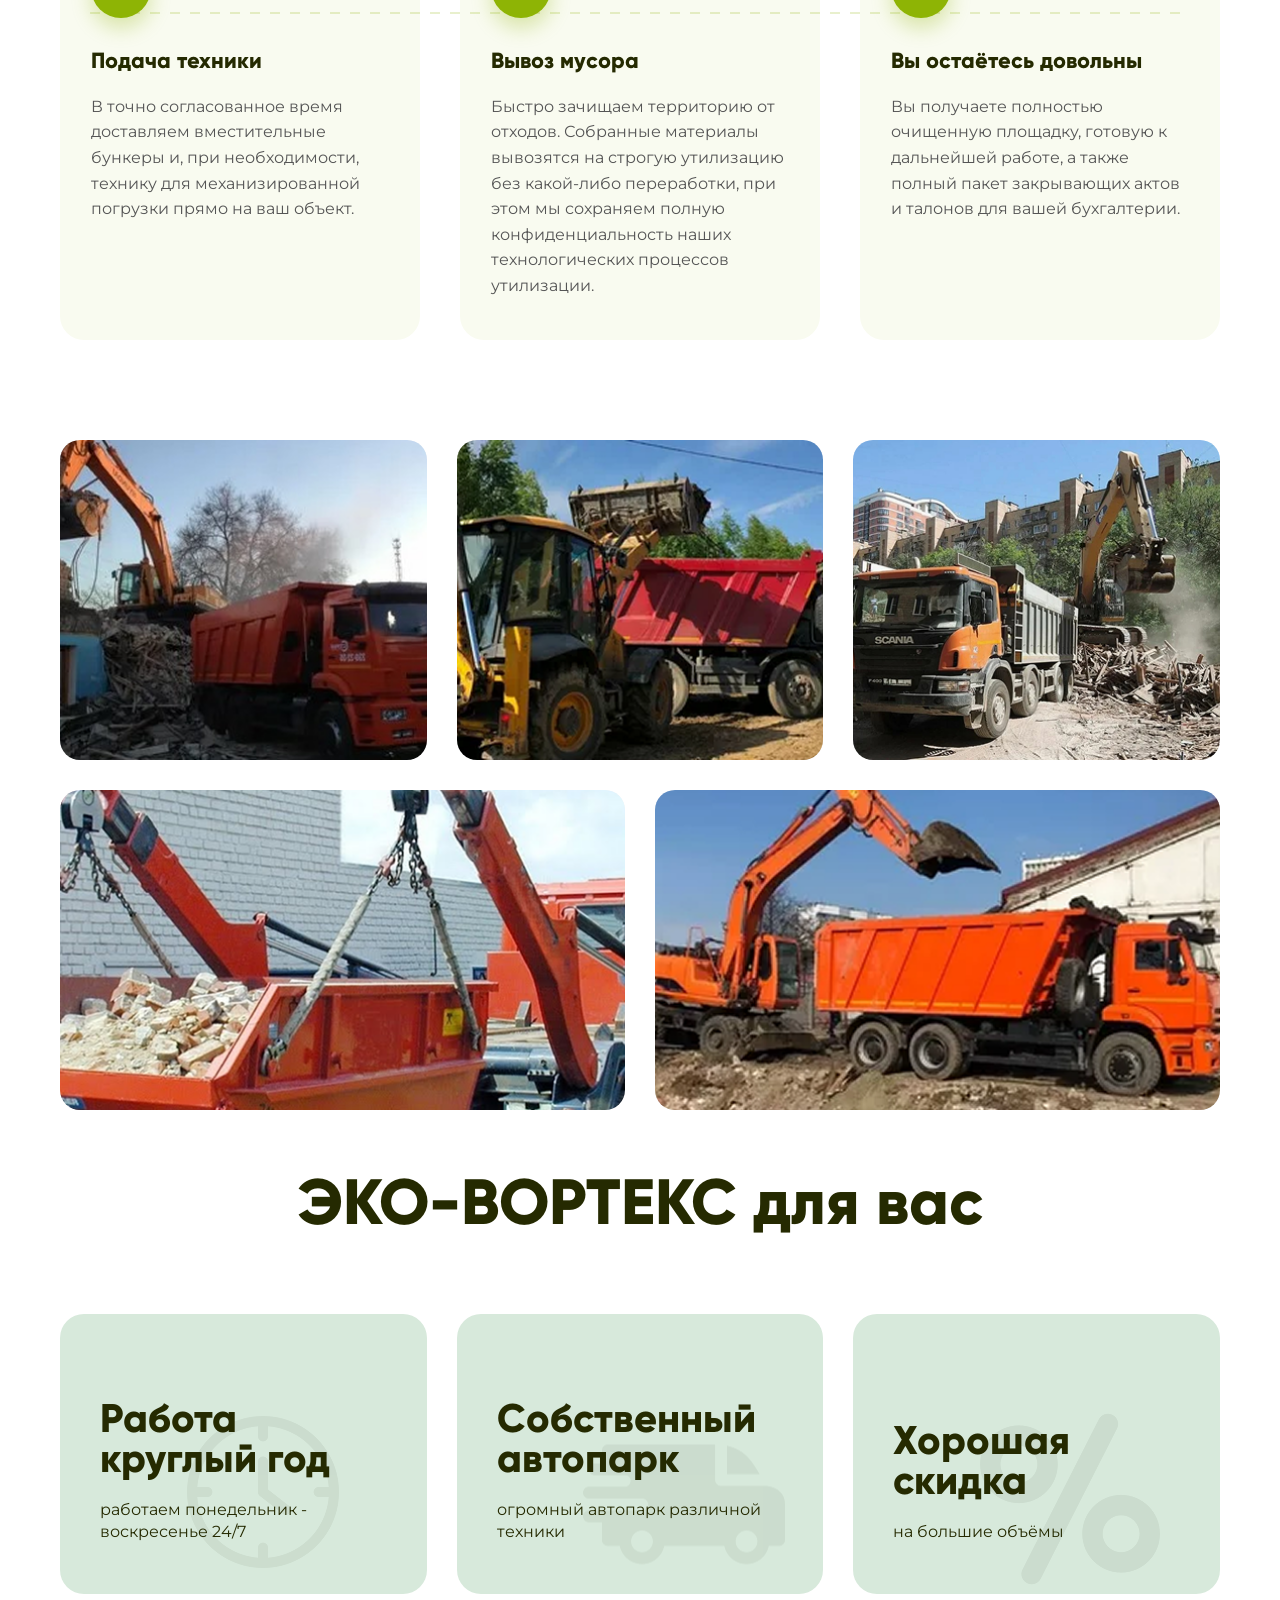
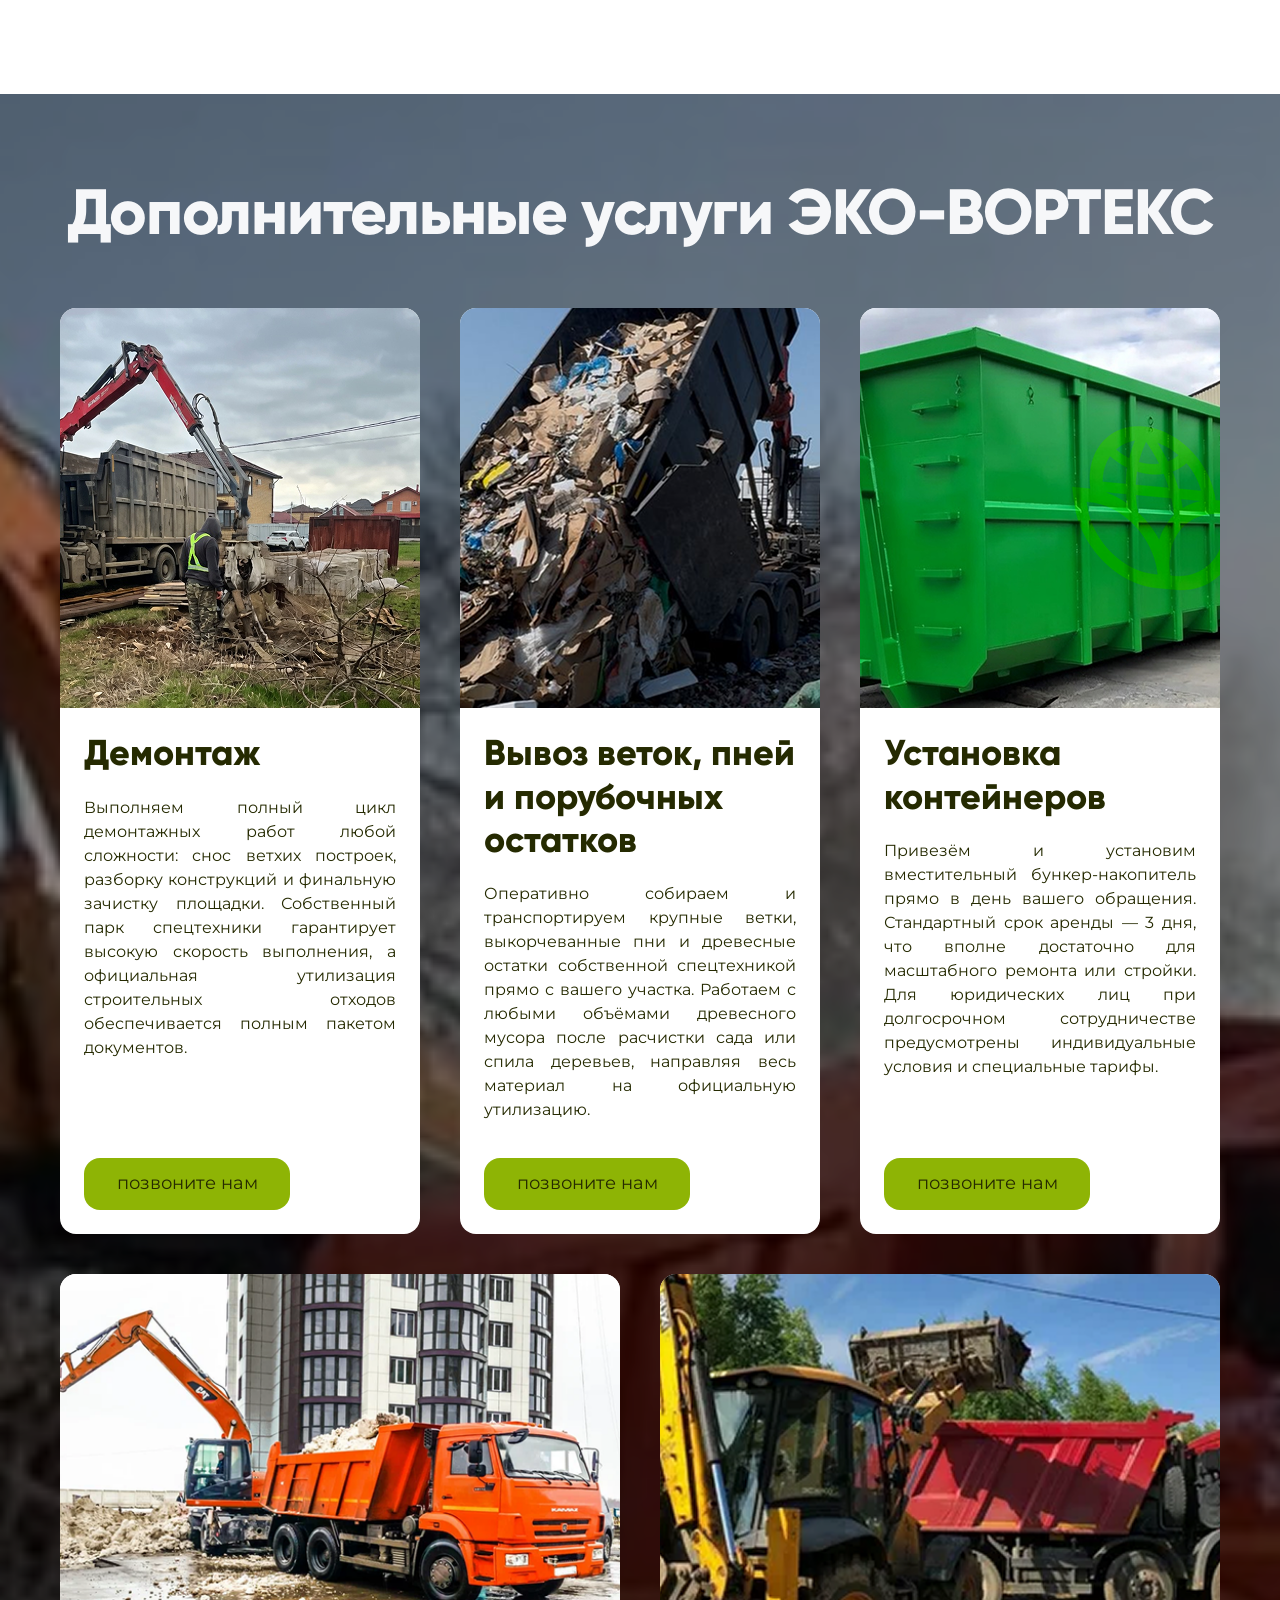
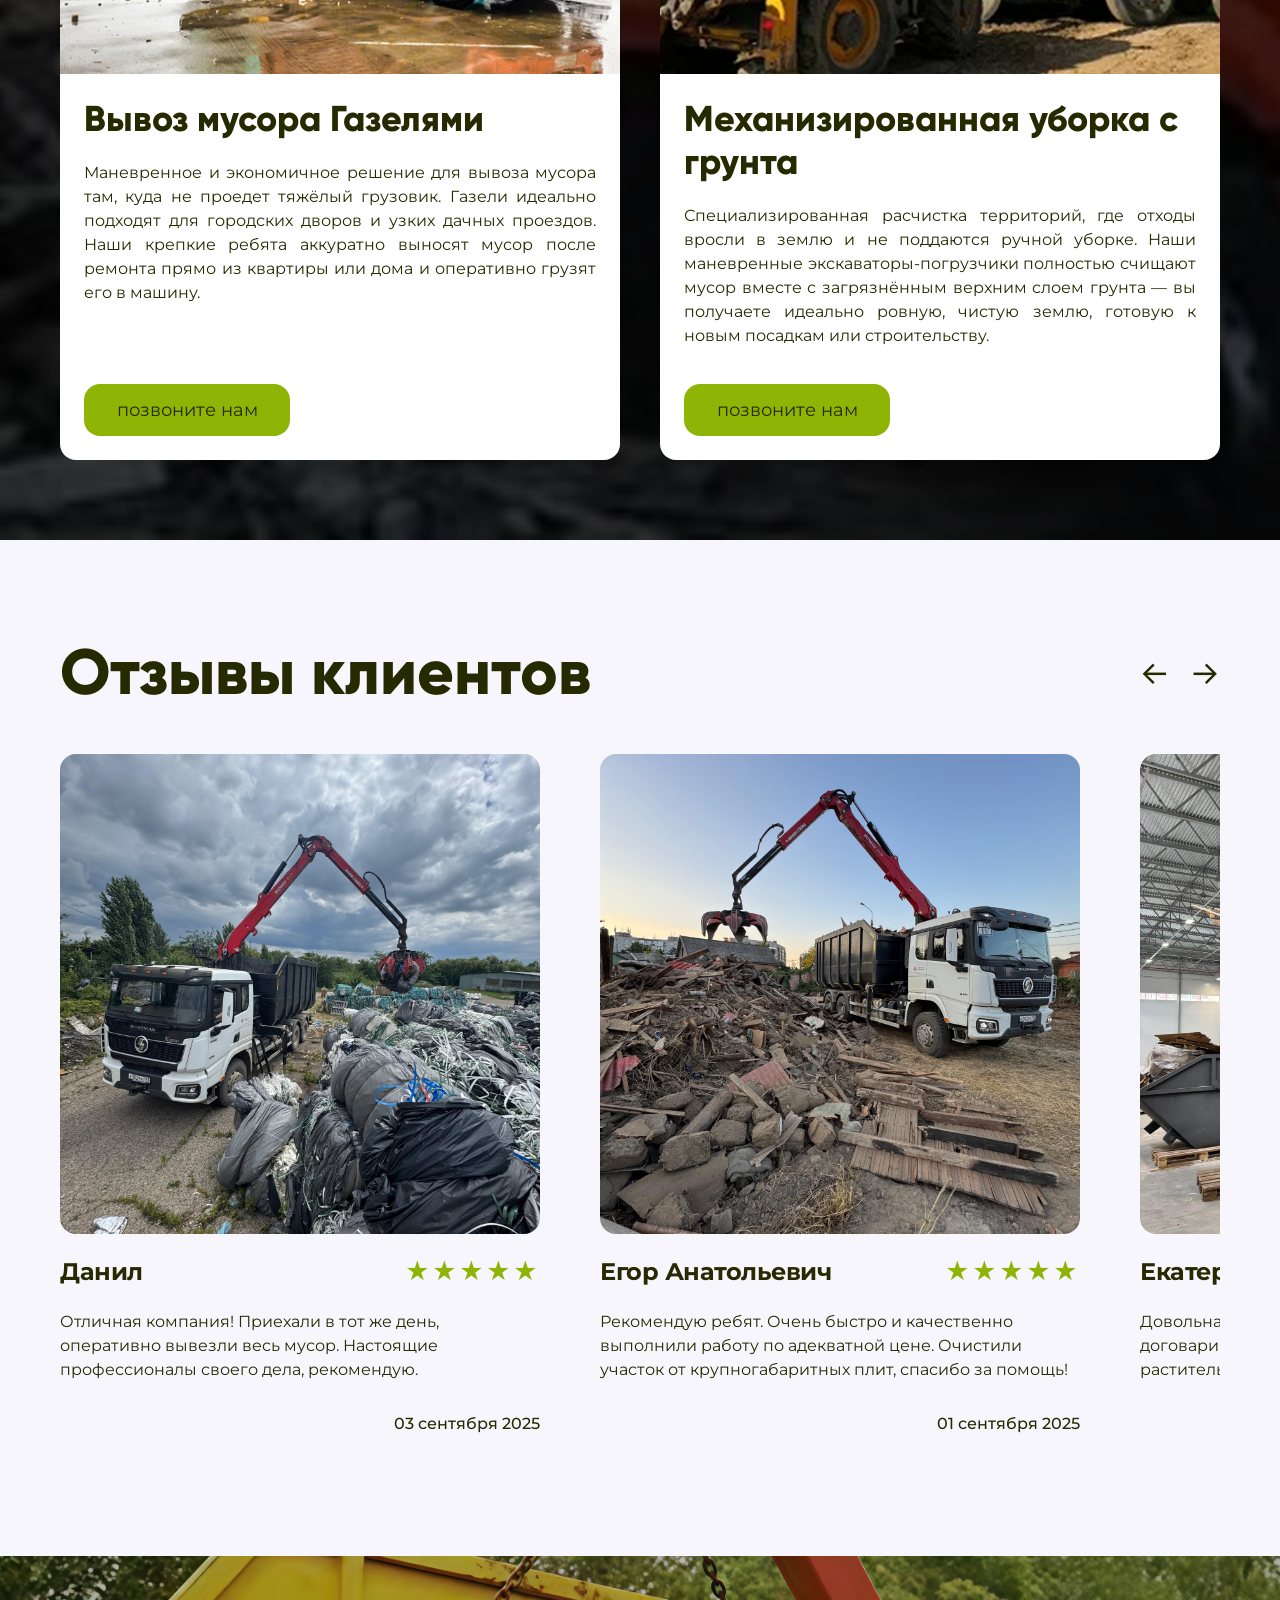
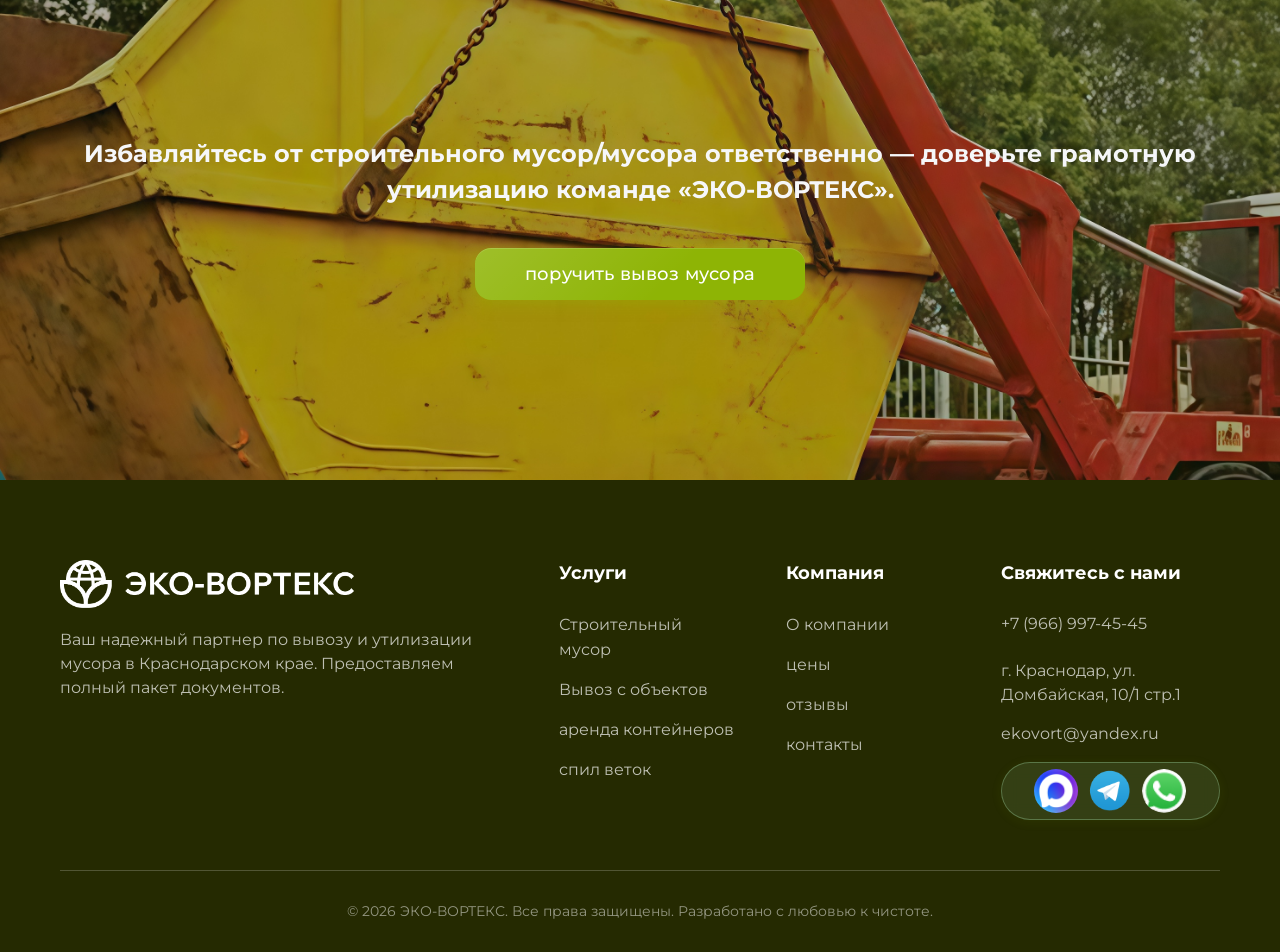
==== commit 7b0f19f2: "feat: add SVG icons for phone and email in header, add favicon to all pages" ====
--- a/index.html
+++ b/index.html
@@ -12,6 +12,7 @@
     <link rel="stylesheet" href="css/steps.css">
     <!-- Swiper CSS -->
     <link rel="stylesheet" href="https://cdn.jsdelivr.net/npm/swiper@11/swiper-bundle.min.css" />
+    <link rel="icon" href="images/favicon.png" type="image/png">
 </head>
 
 <body>
--- a/css/main.css
+++ b/css/main.css
@@ -641,7 +641,7 @@
     height: 39px;
     display: flex;
     align-items: center;
-    background-color: var(--brand-green-lime);
+    background-color: var(--brand-green-messenger);
     color: #f6f7f9;
     border-radius: 100px;
     padding: 5px 35px;
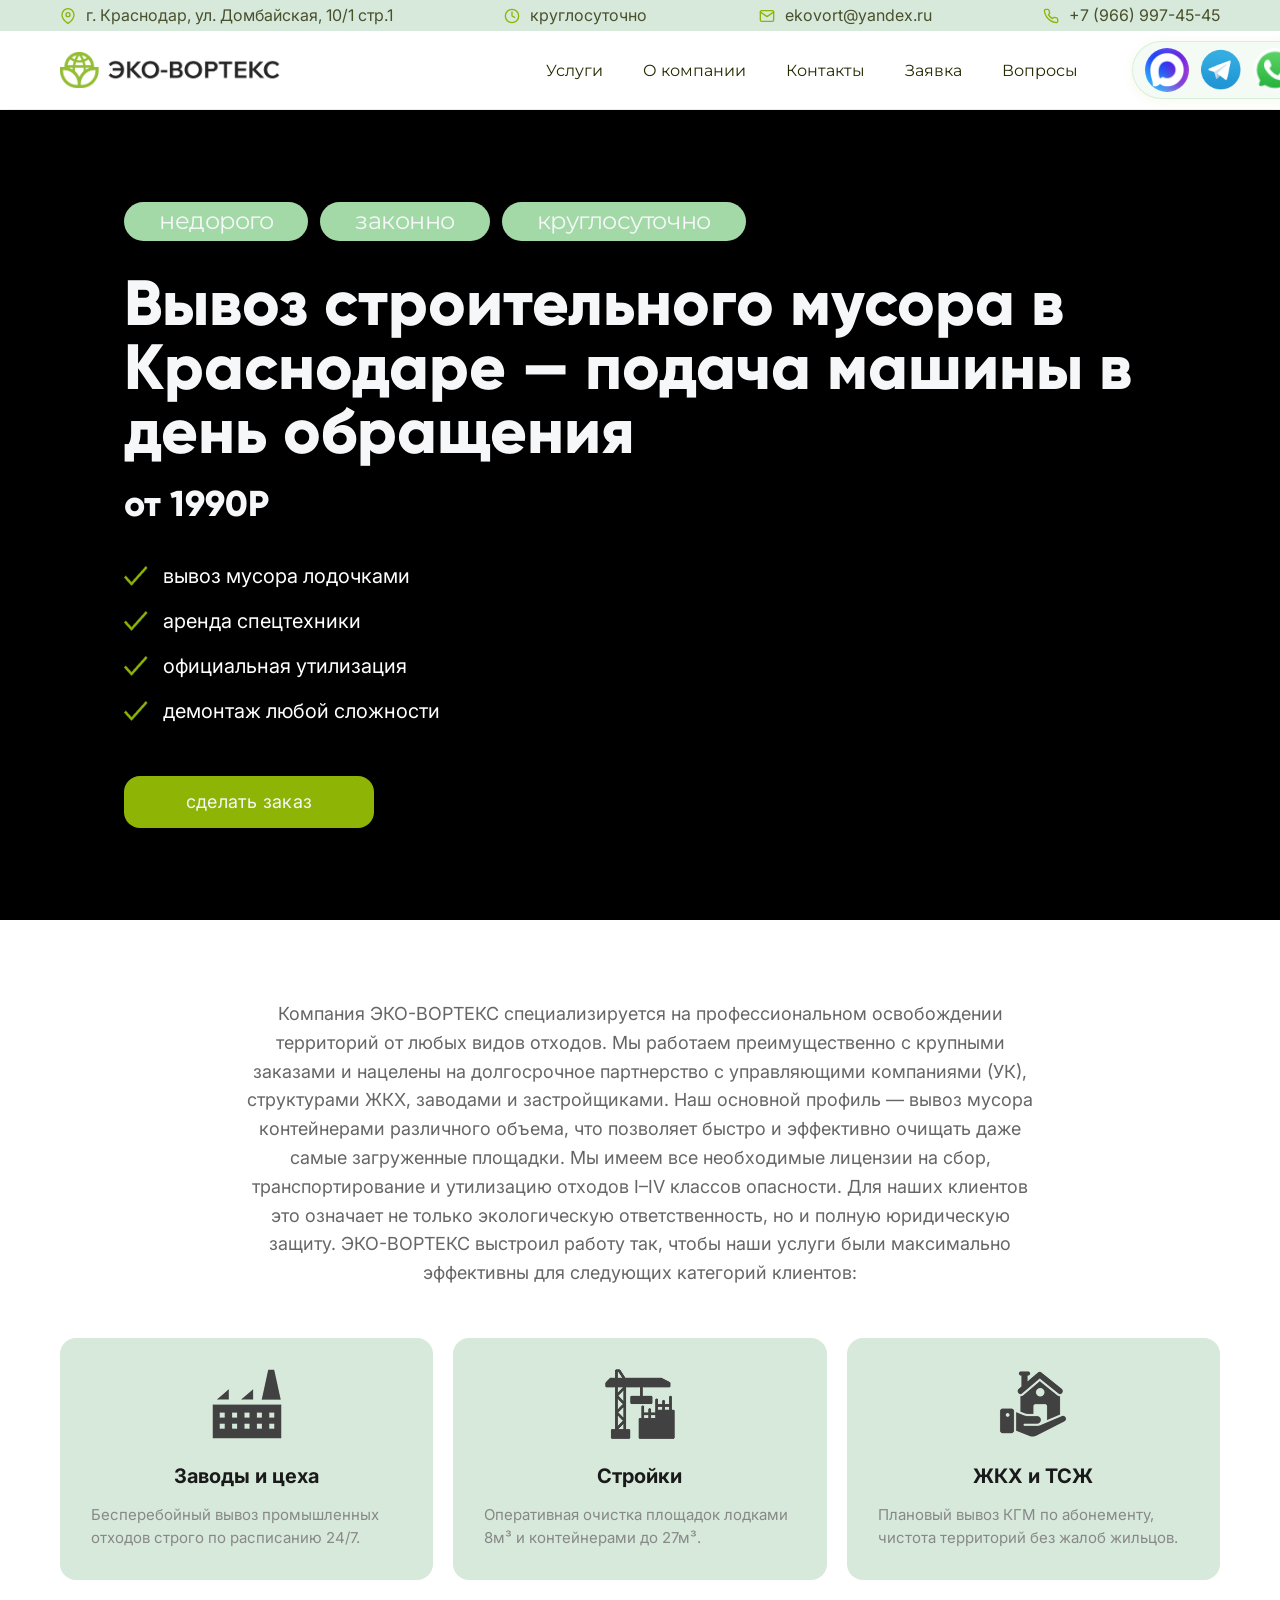
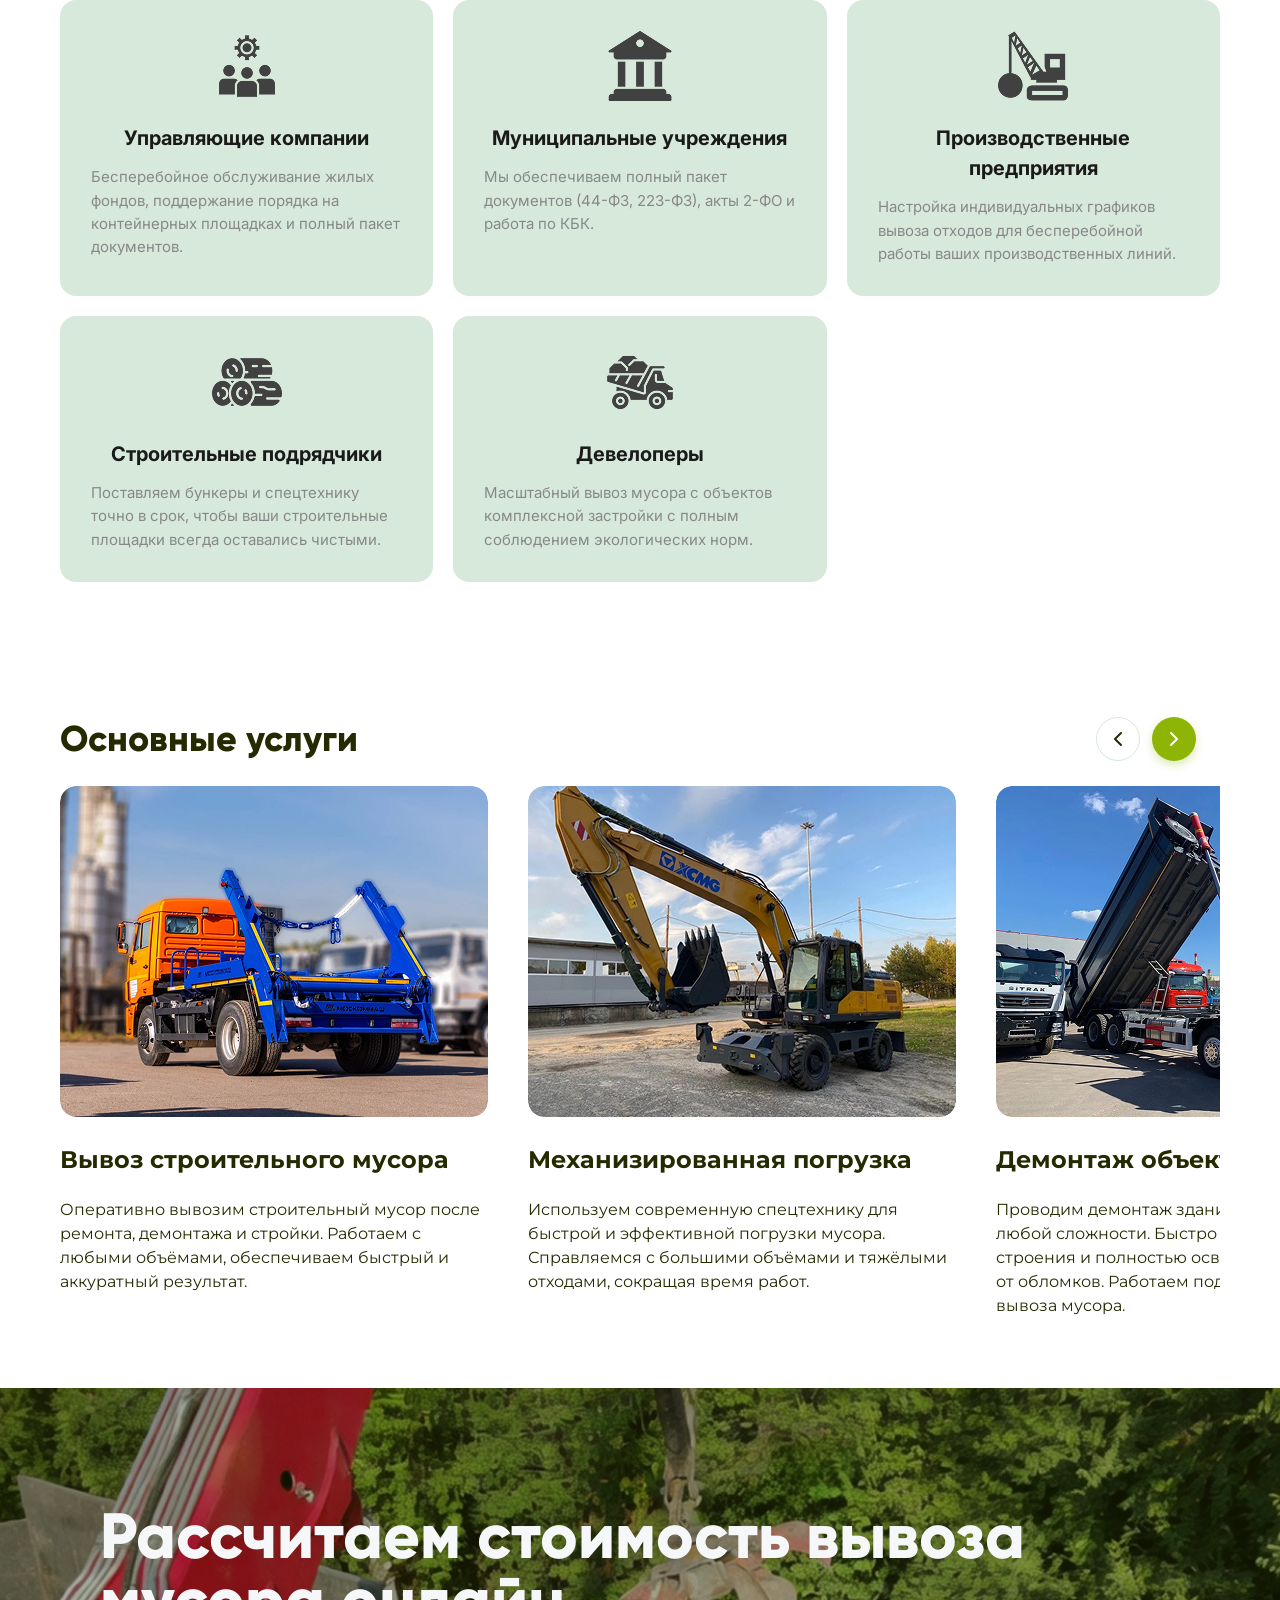
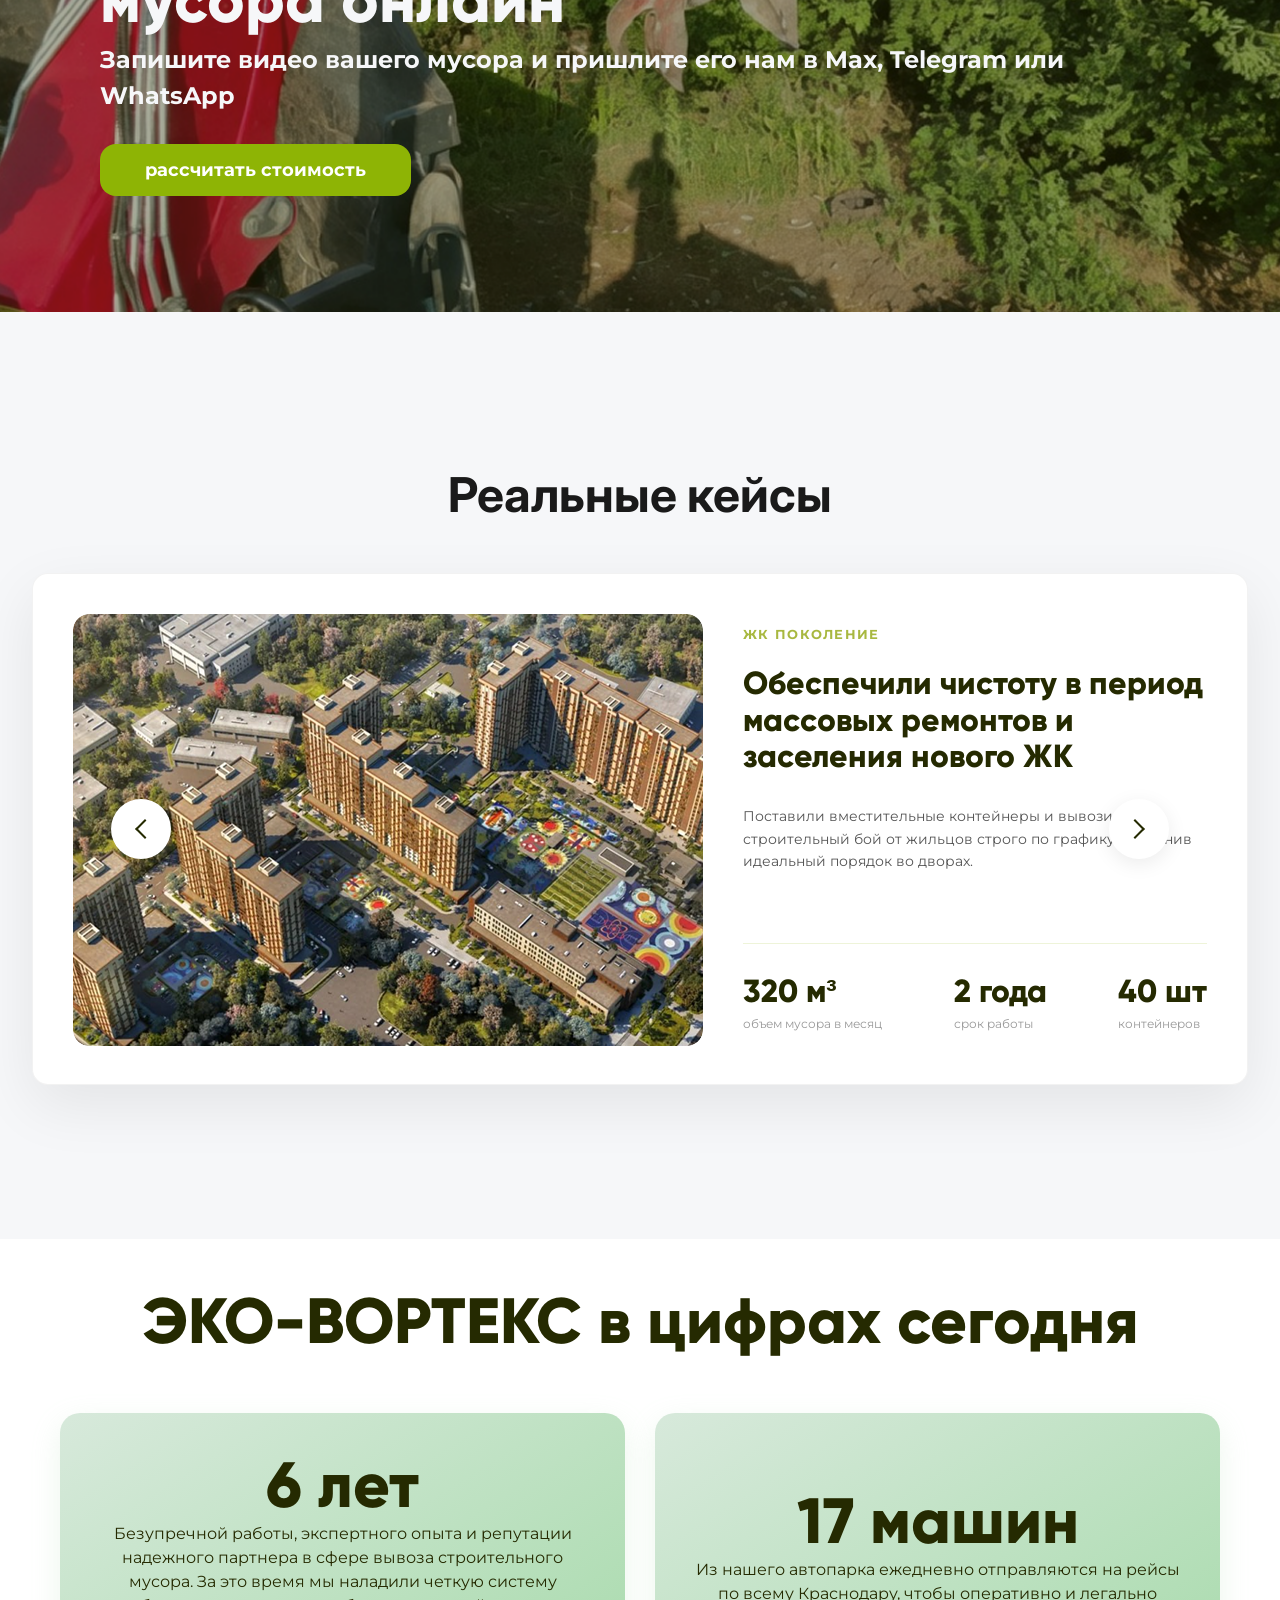
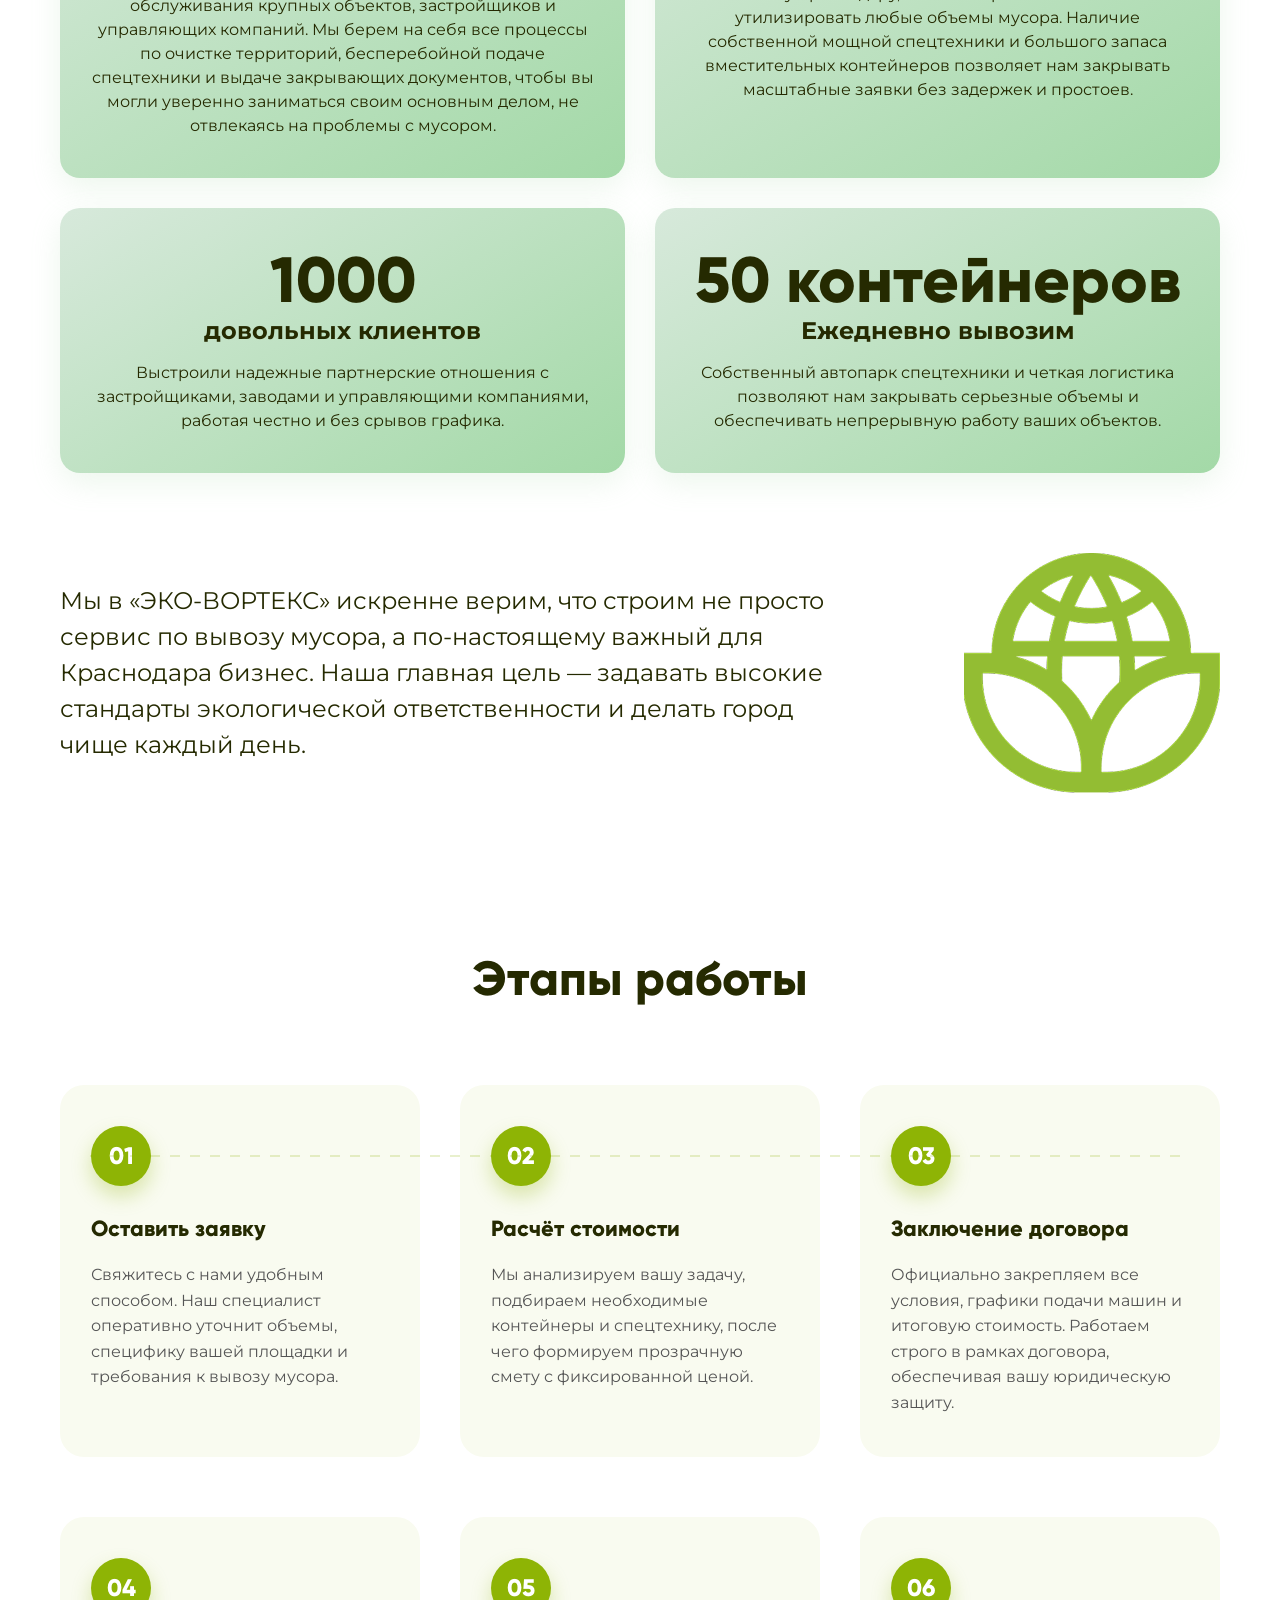
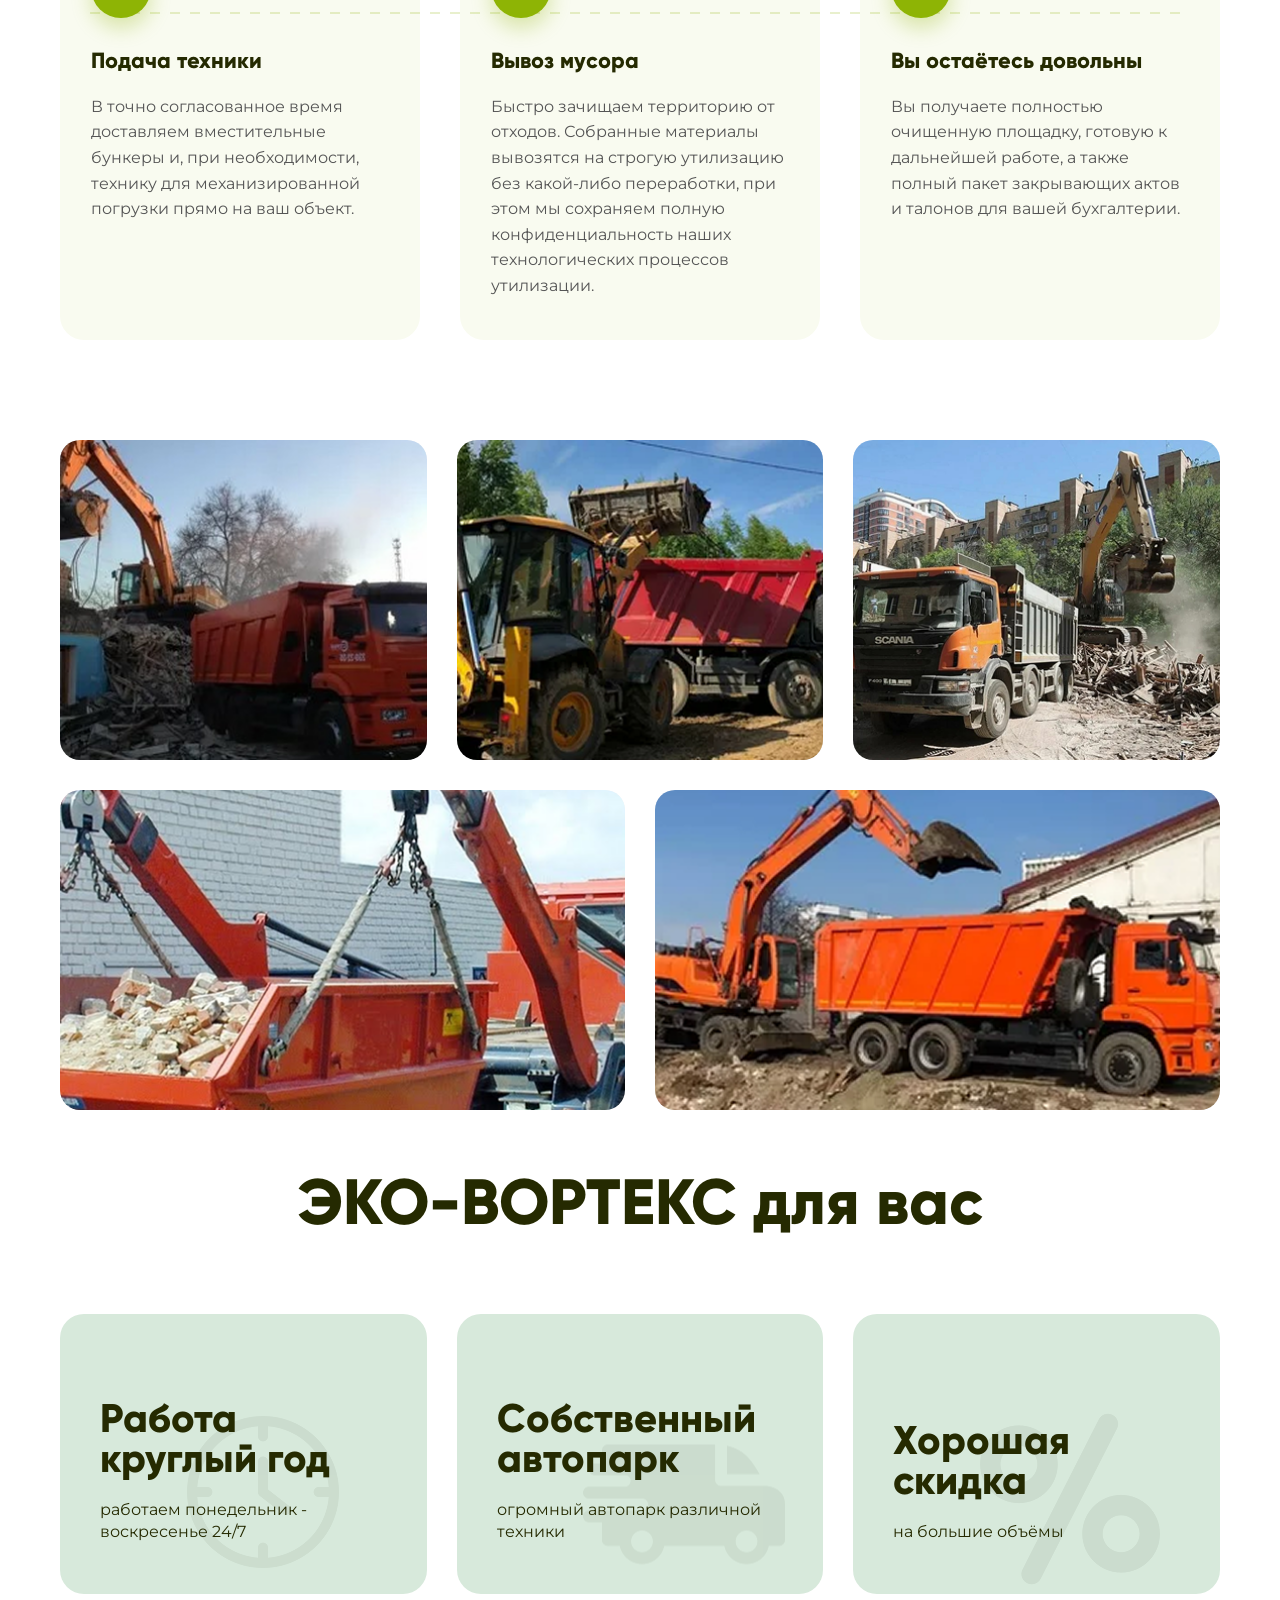
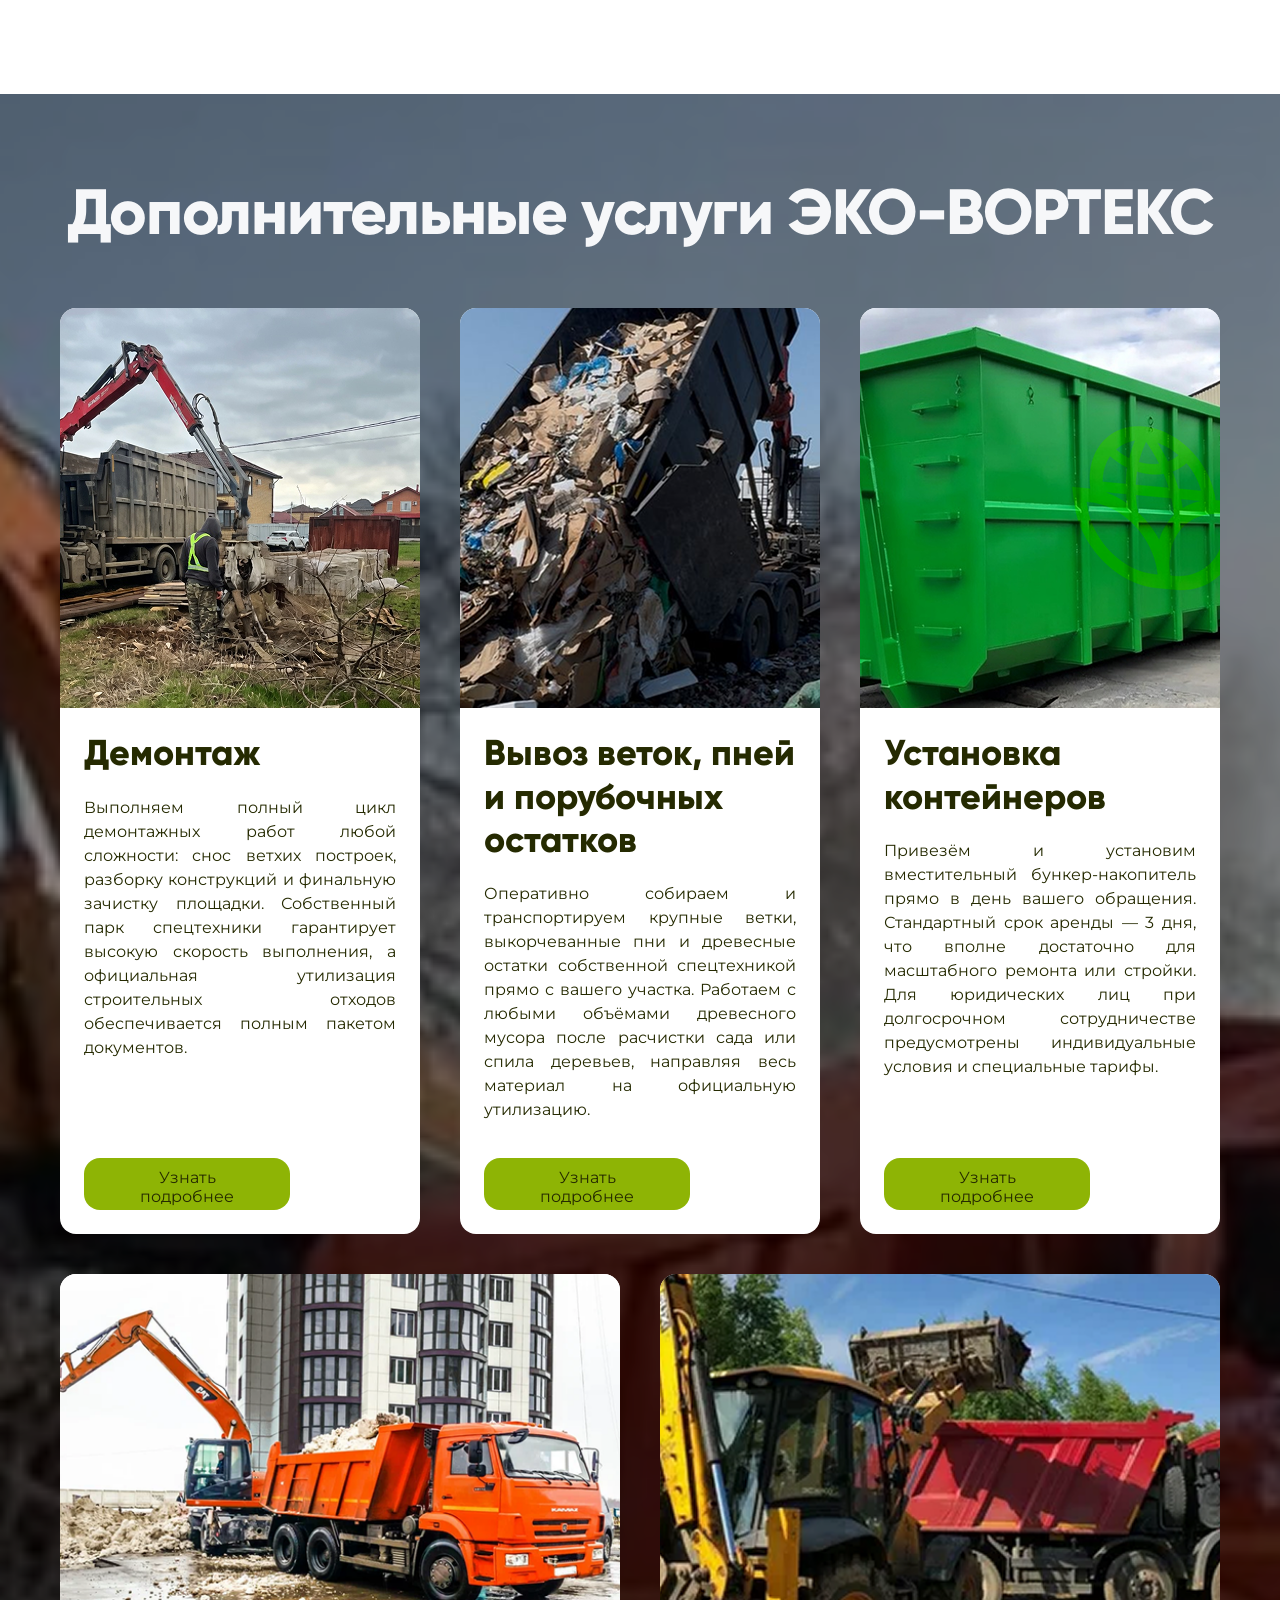
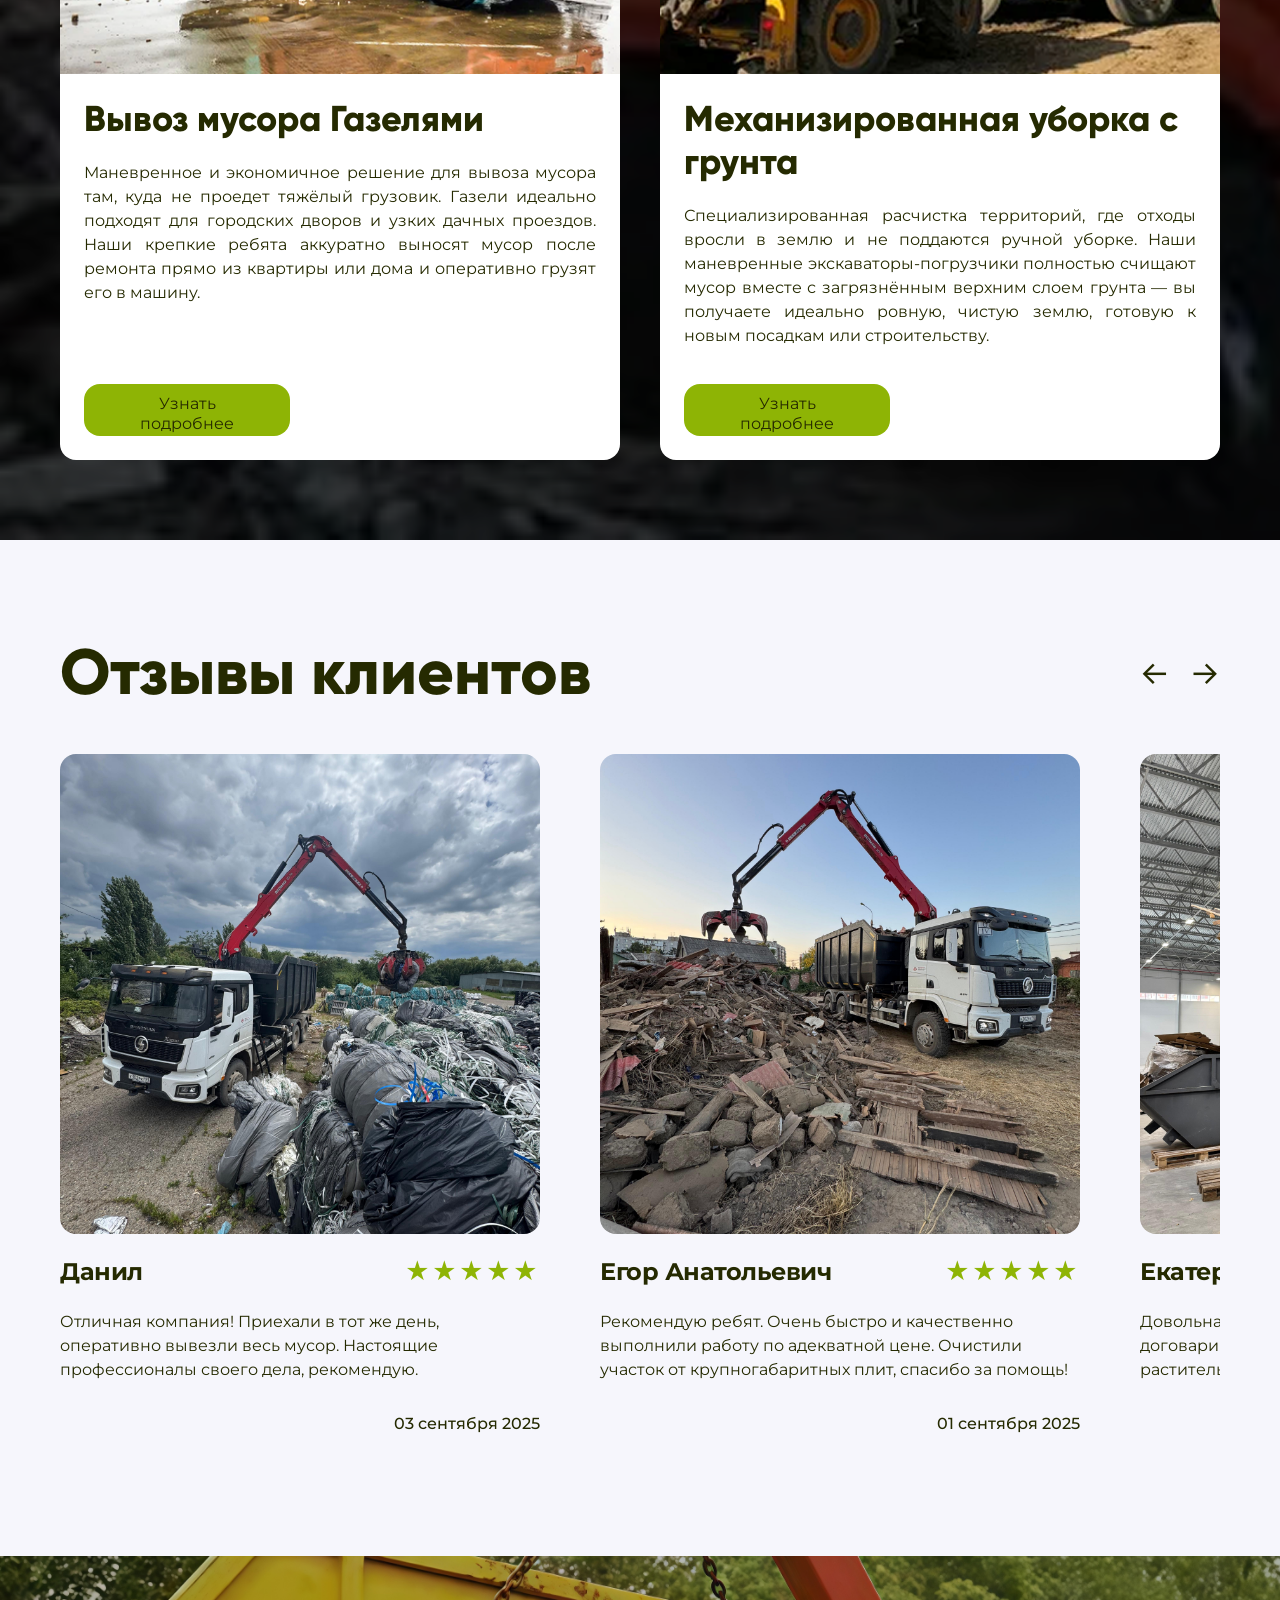
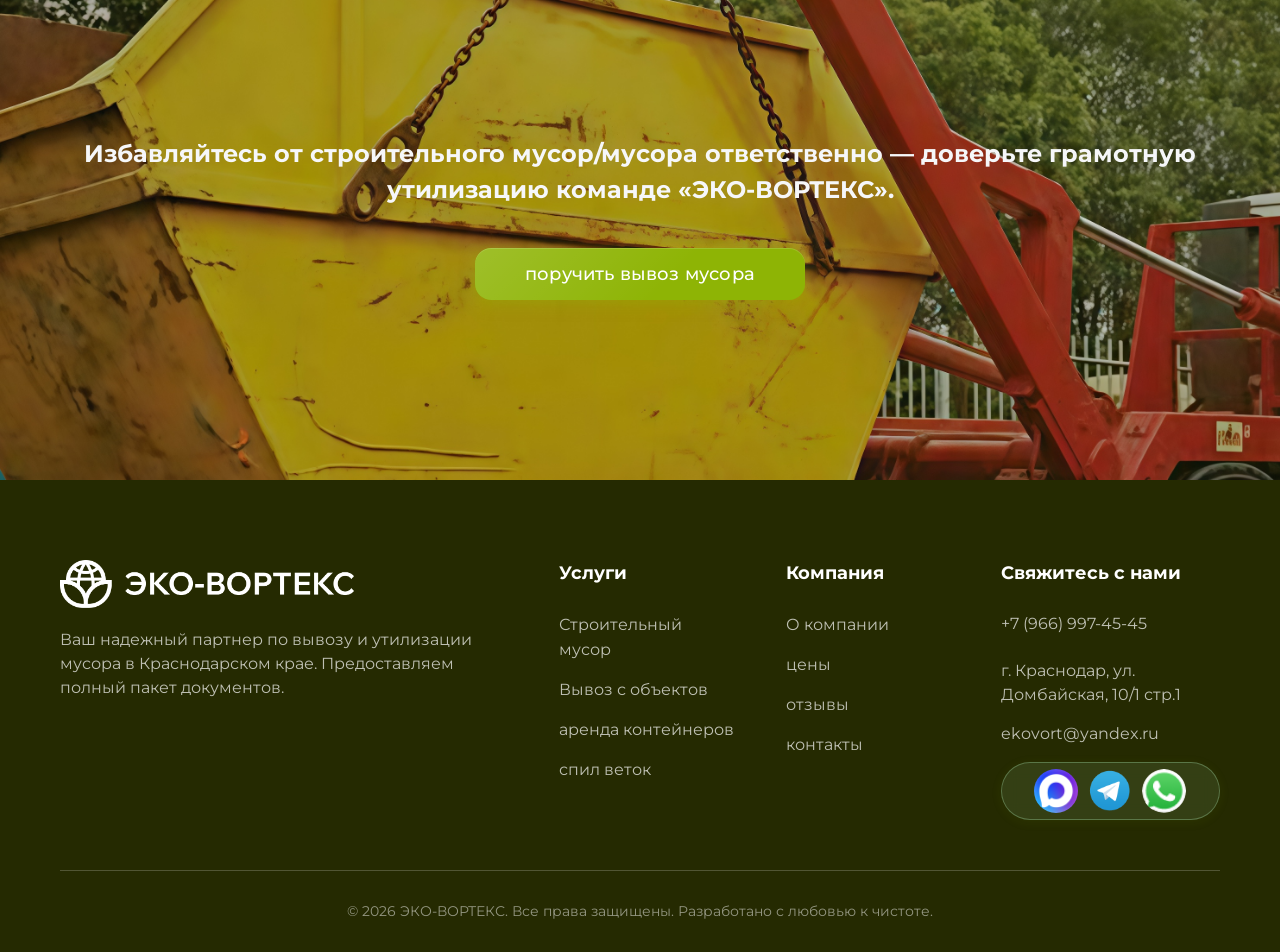
==== commit f86bd246: "feat: redirect detail cards buttons to services page" ====
--- a/index.html
+++ b/index.html
@@ -764,7 +764,7 @@
                                 сложности: снос ветхих построек, разборку конструкций и финальную зачистку площадки.
                                 Собственный парк спецтехники гарантирует высокую скорость выполнения, а официальная
                                 утилизация строительных отходов обеспечивается полным пакетом документов.</p>
-                            <button class="feature-card-detailed__btn cll-btn">позвоните нам</button>
+                            <button class="feature-card-detailed__btn" onclick="window.location.href='uslugi.html'">Узнать подробнее</button>
                         </div>
                     </div>
                     <div class="feature-card-detailed">
@@ -775,7 +775,7 @@
                                 выкорчеванные пни и древесные остатки собственной спецтехникой прямо с вашего участка.
                                 Работаем с любыми объёмами древесного мусора после расчистки сада или спила деревьев,
                                 направляя весь материал на официальную утилизацию.</p>
-                            <button class="feature-card-detailed__btn cll-btn">позвоните нам</button>
+                            <button class="feature-card-detailed__btn" onclick="window.location.href='uslugi.html'">Узнать подробнее</button>
                         </div>
                     </div>
                     <div class="feature-card-detailed">
@@ -786,7 +786,7 @@
                                 прямо в день вашего обращения. Стандартный срок аренды — 3 дня, что вполне достаточно
                                 для масштабного ремонта или стройки. Для юридических лиц при долгосрочном сотрудничестве
                                 предусмотрены индивидуальные условия и специальные тарифы.</p>
-                            <button class="feature-card-detailed__btn cll-btn">позвоните нам</button>
+                            <button class="feature-card-detailed__btn" onclick="window.location.href='uslugi.html'">Узнать подробнее</button>
                         </div>
                     </div>
 
@@ -801,7 +801,7 @@
                                 там, куда не проедет тяжёлый грузовик. Газели идеально подходят для городских дворов и
                                 узких дачных проездов. Наши крепкие ребята аккуратно выносят мусор после ремонта прямо
                                 из квартиры или дома и оперативно грузят его в машину.</p>
-                            <button class="feature-card-detailed__btn cll-btn">позвоните нам</button>
+                            <button class="feature-card-detailed__btn" onclick="window.location.href='uslugi.html'">Узнать подробнее</button>
                         </div>
                     </div>
                     <div class="feature-card-detailed bottom">
@@ -812,7 +812,7 @@
                                 вросли в землю и не поддаются ручной уборке. Наши маневренные экскаваторы-погрузчики
                                 полностью счищают мусор вместе с загрязнённым верхним слоем грунта — вы получаете
                                 идеально ровную, чистую землю, готовую к новым посадкам или строительству.</p>
-                            <button class="feature-card-detailed__btn cll-btn">позвоните нам</button>
+                            <button class="feature-card-detailed__btn" onclick="window.location.href='uslugi.html'">Узнать подробнее</button>
                         </div>
                     </div>
                 </div>
